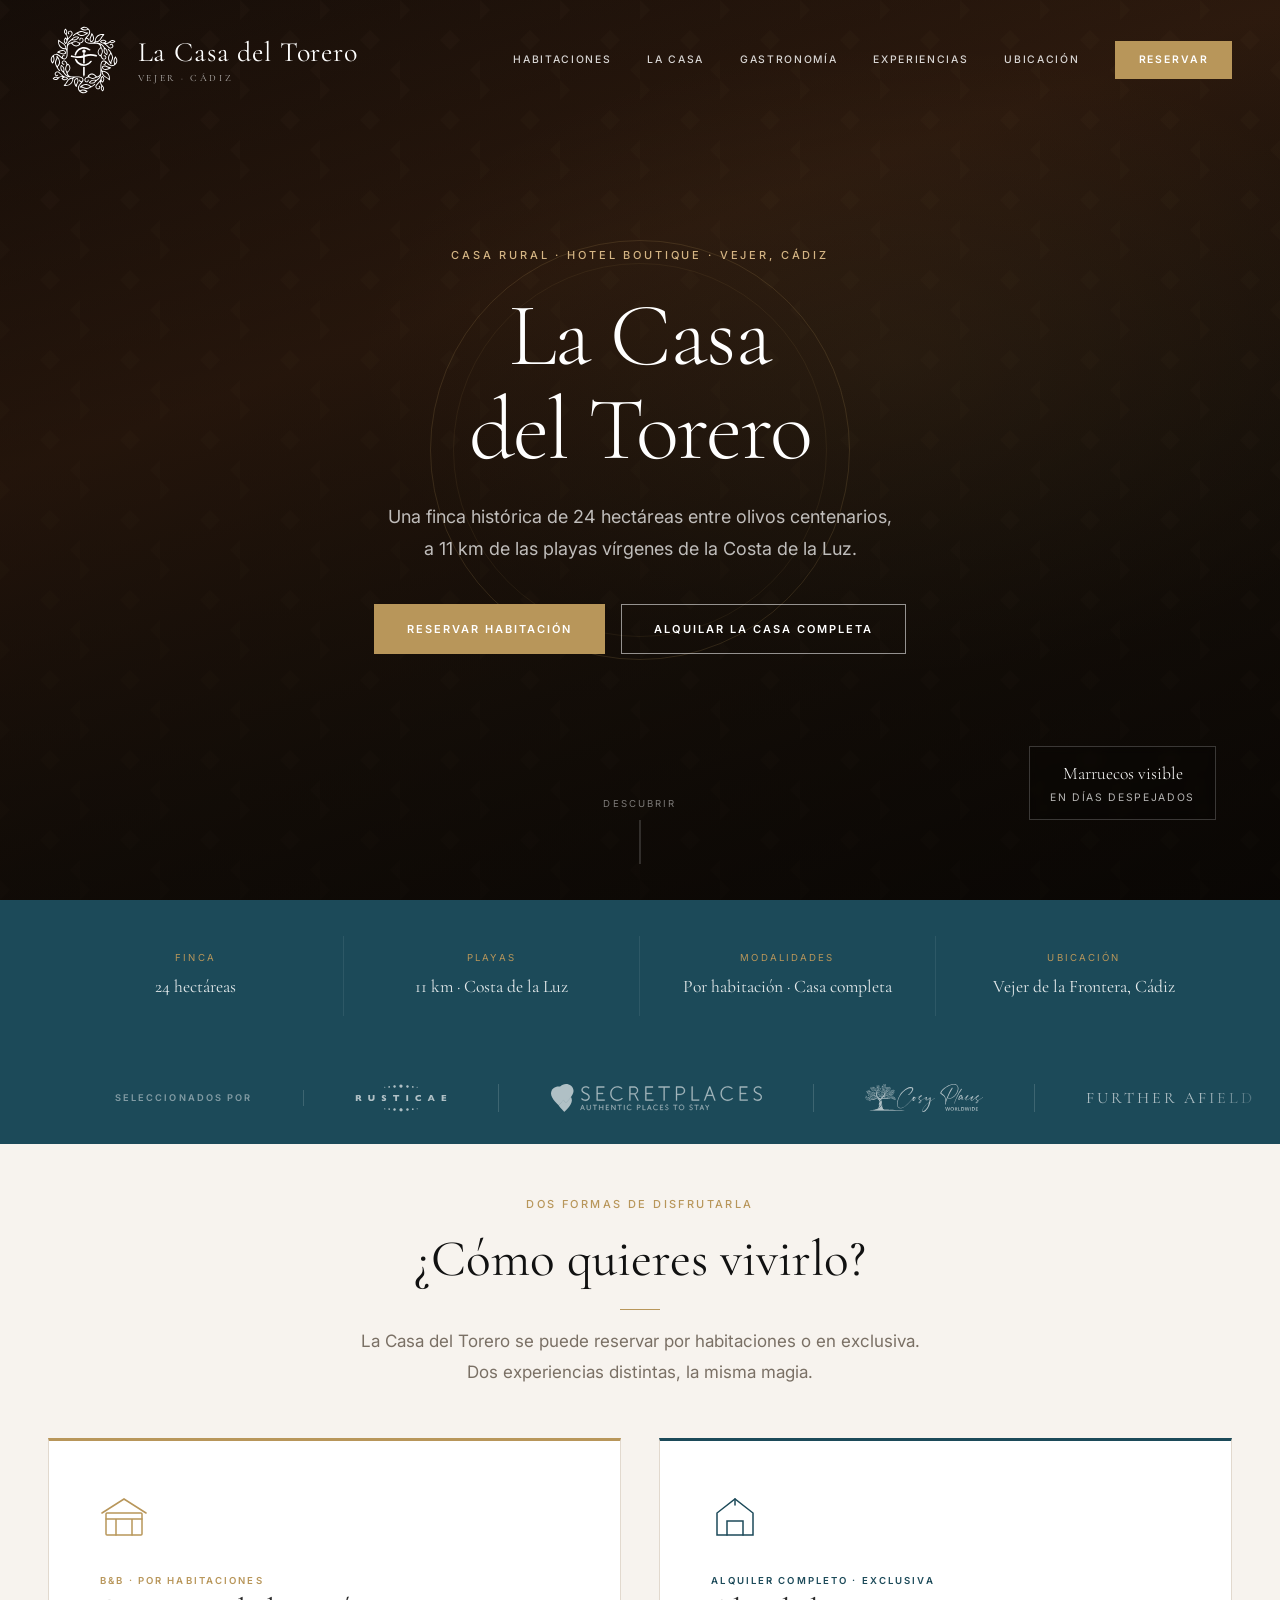
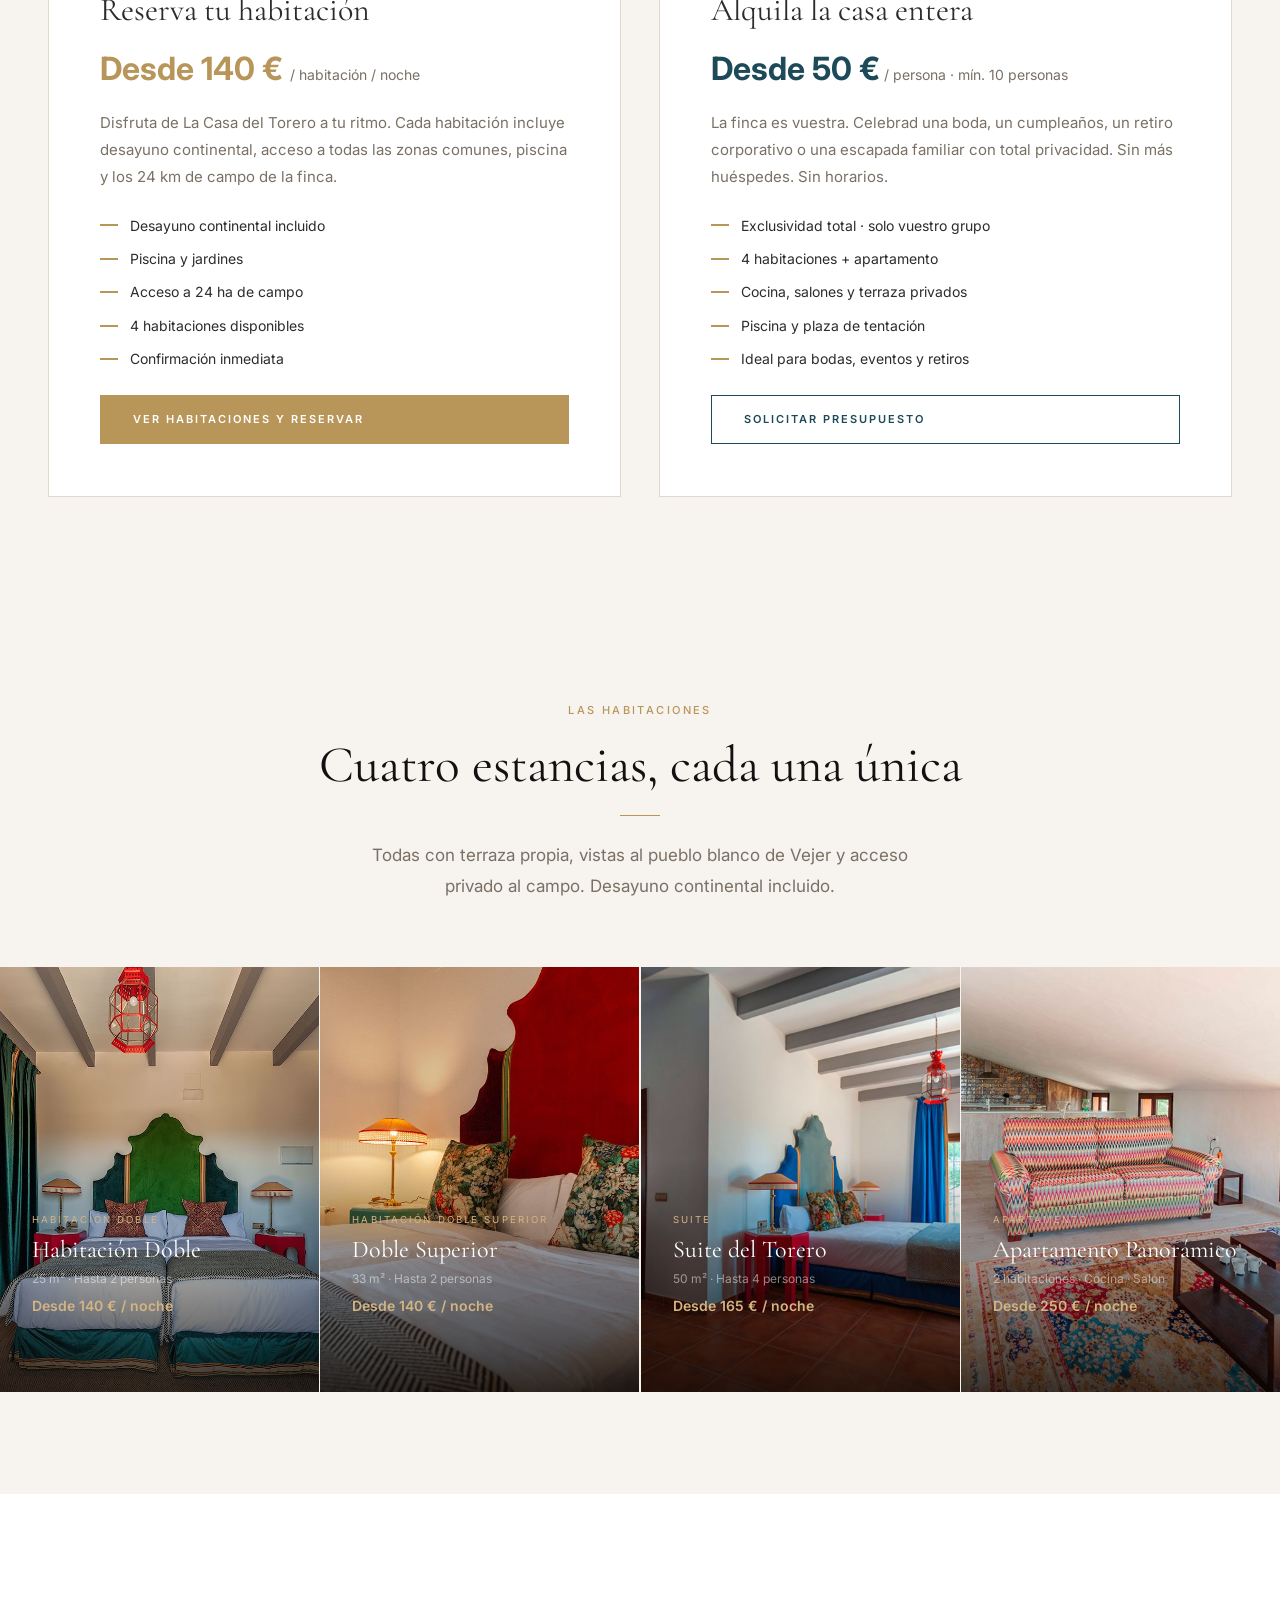
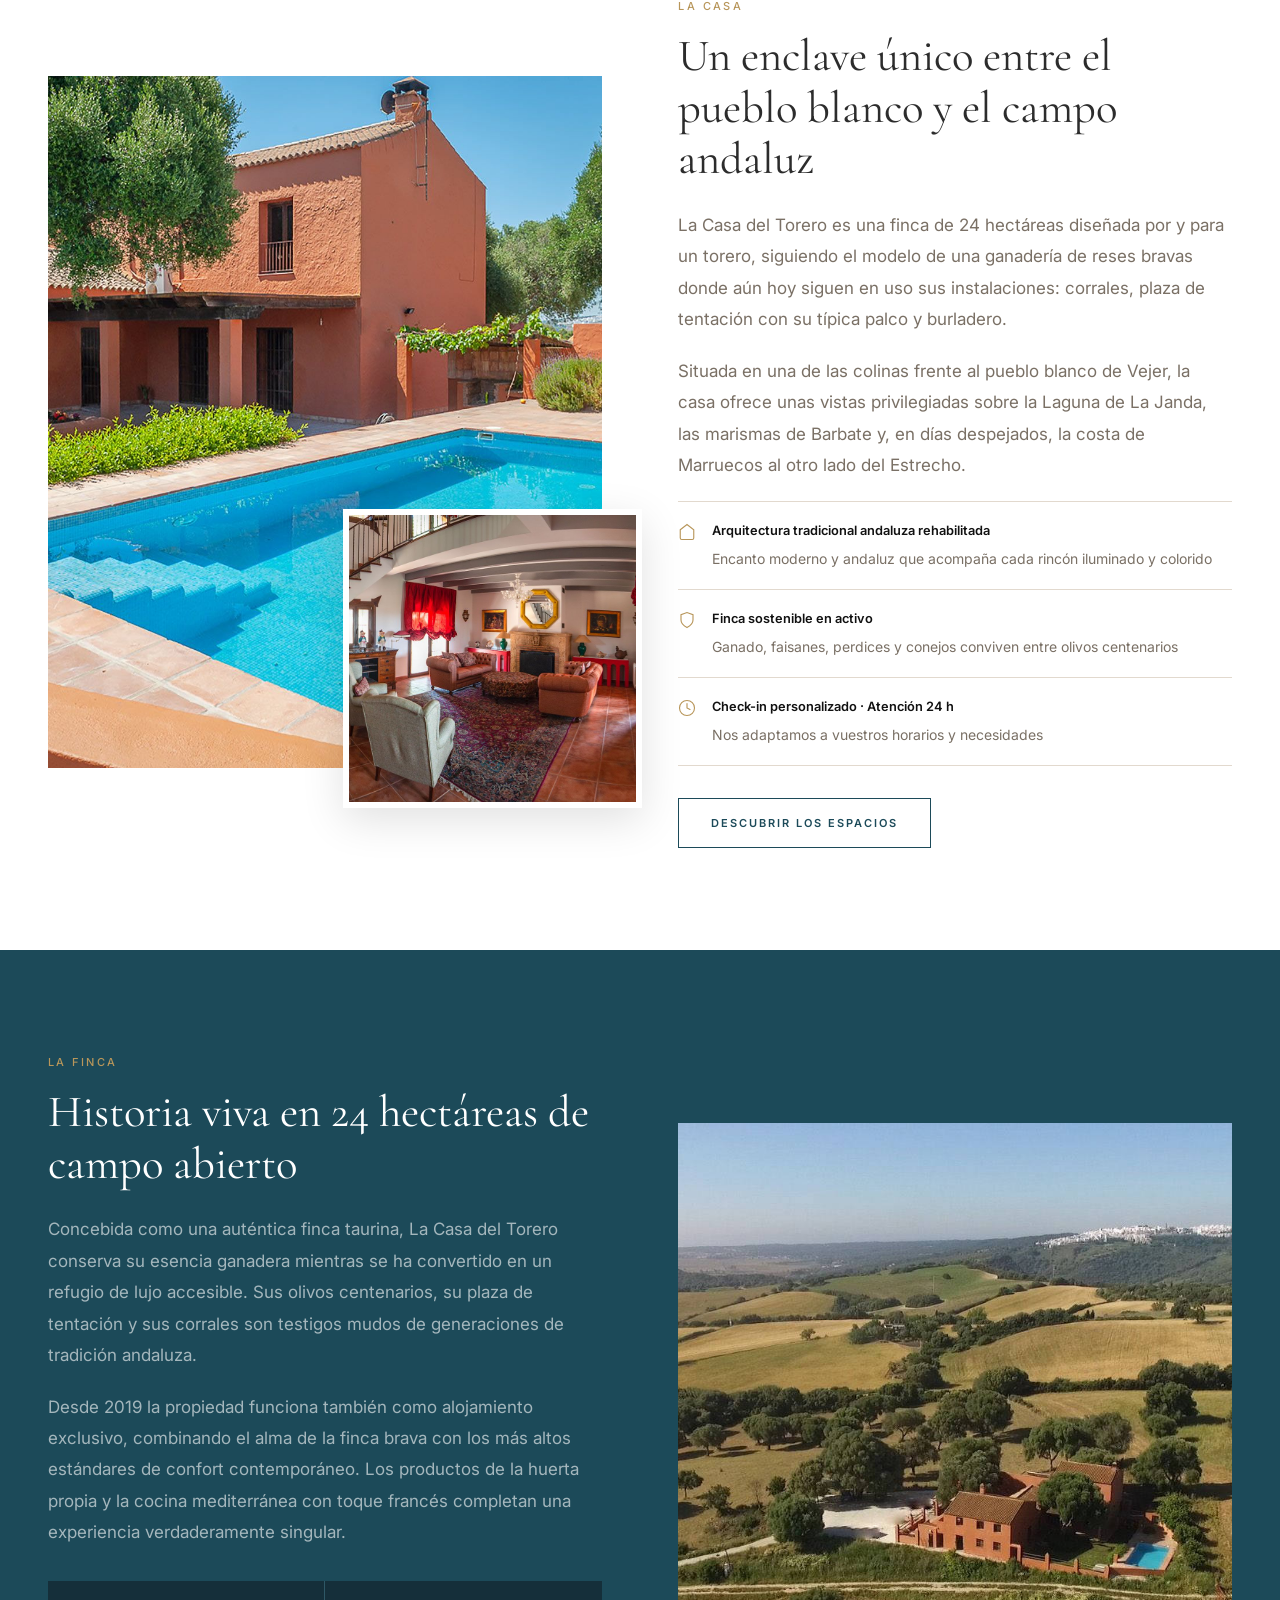
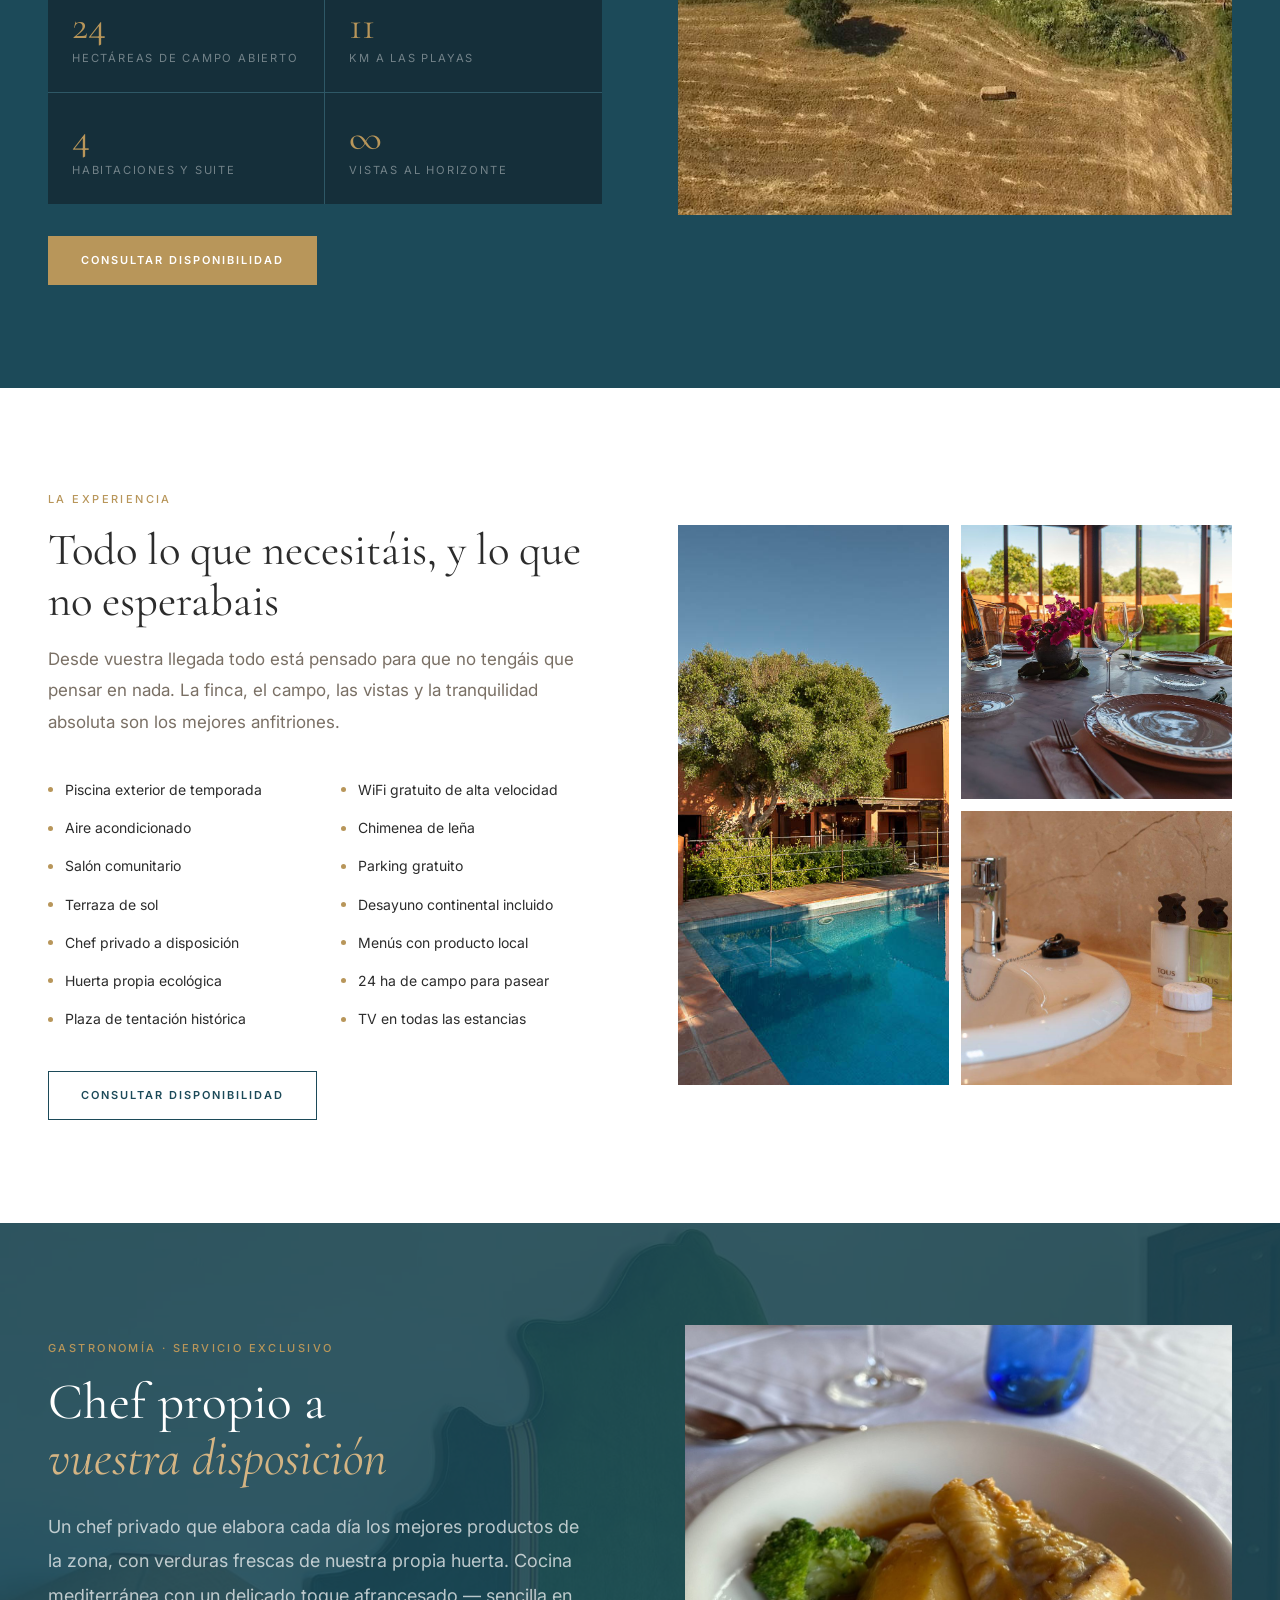
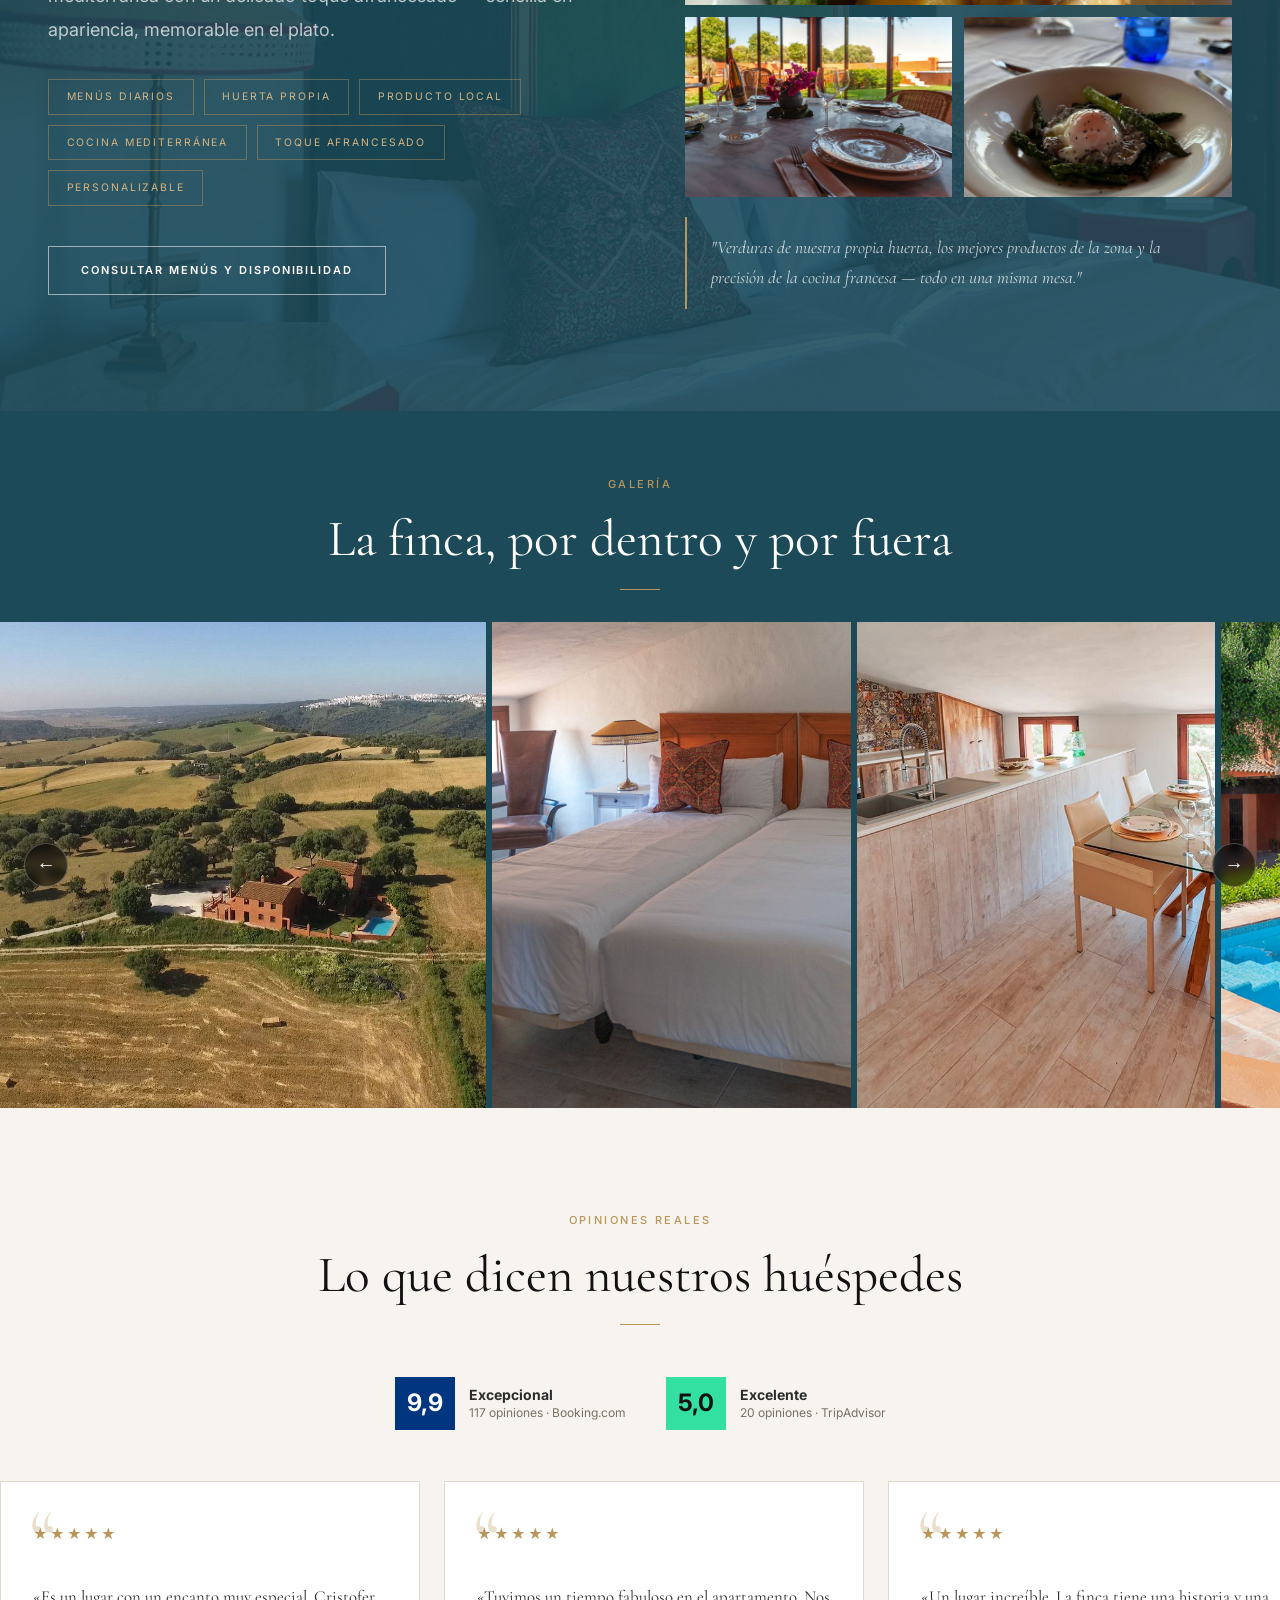
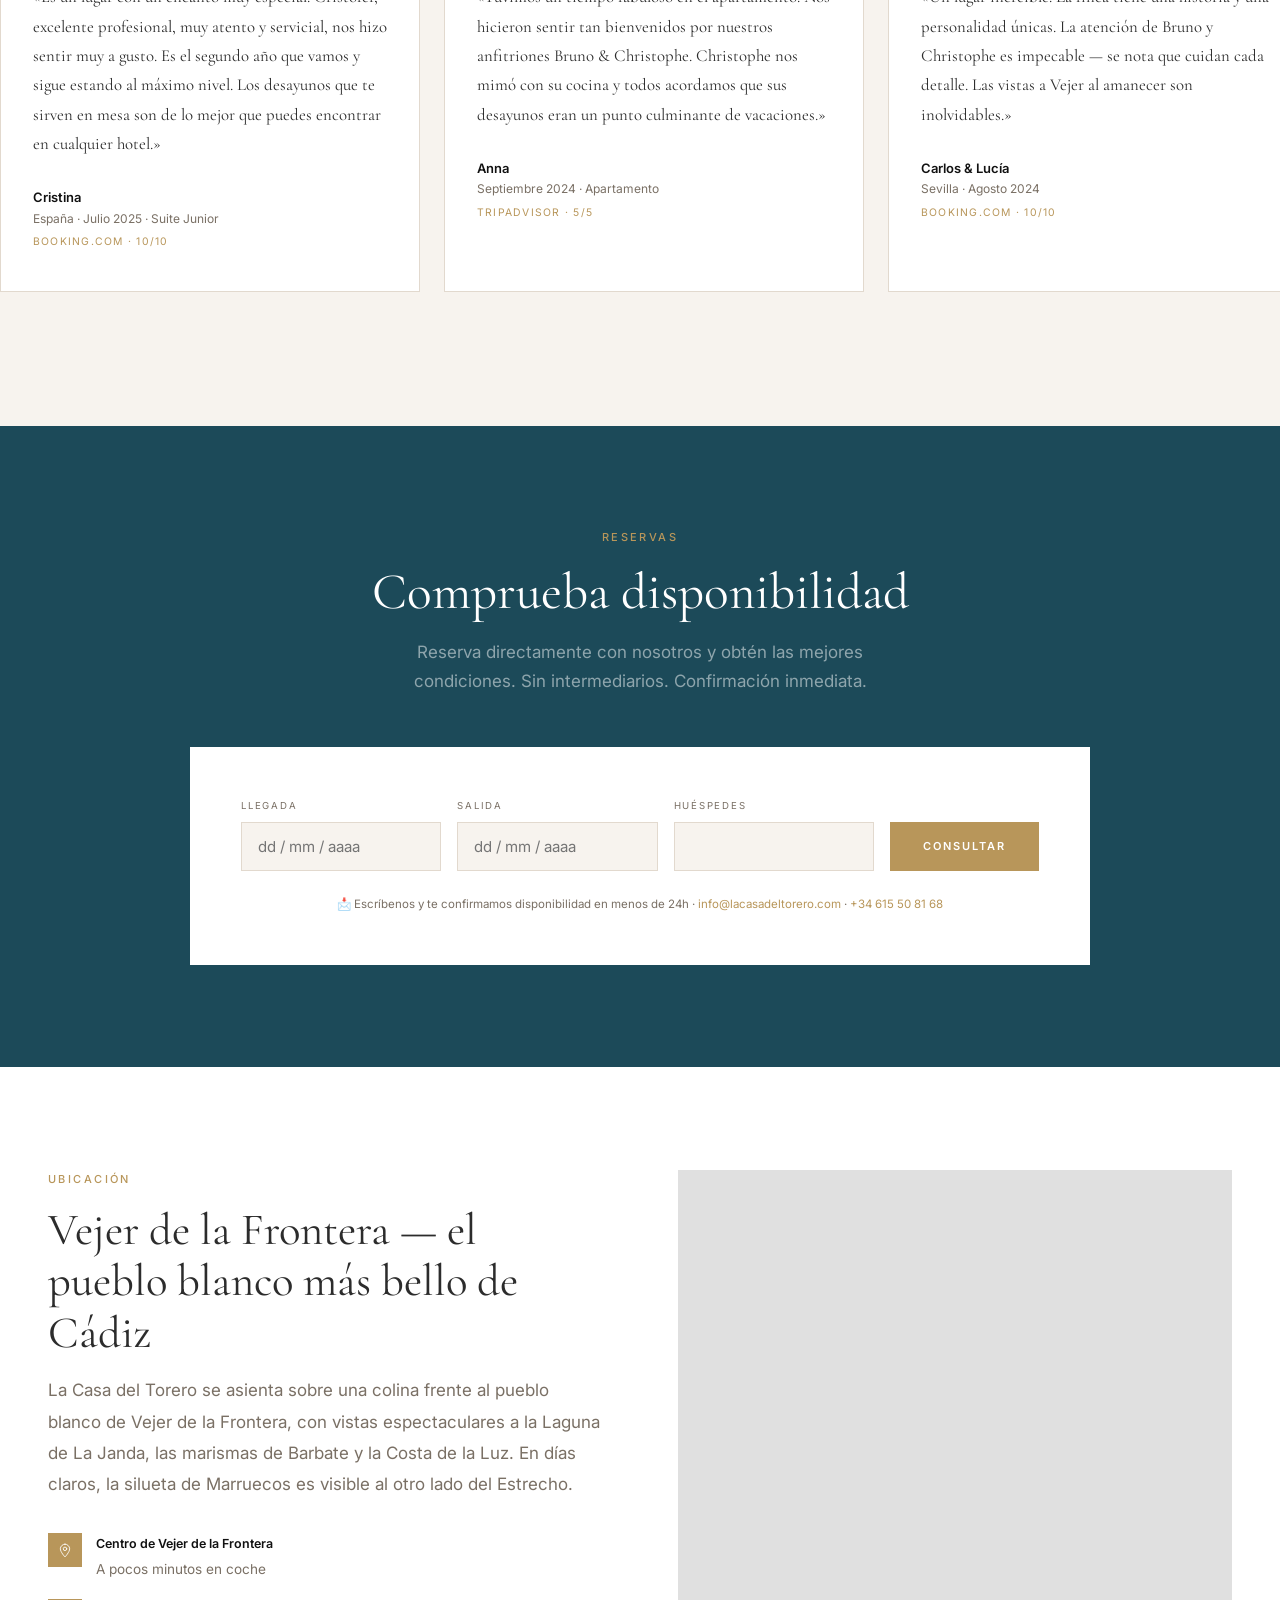
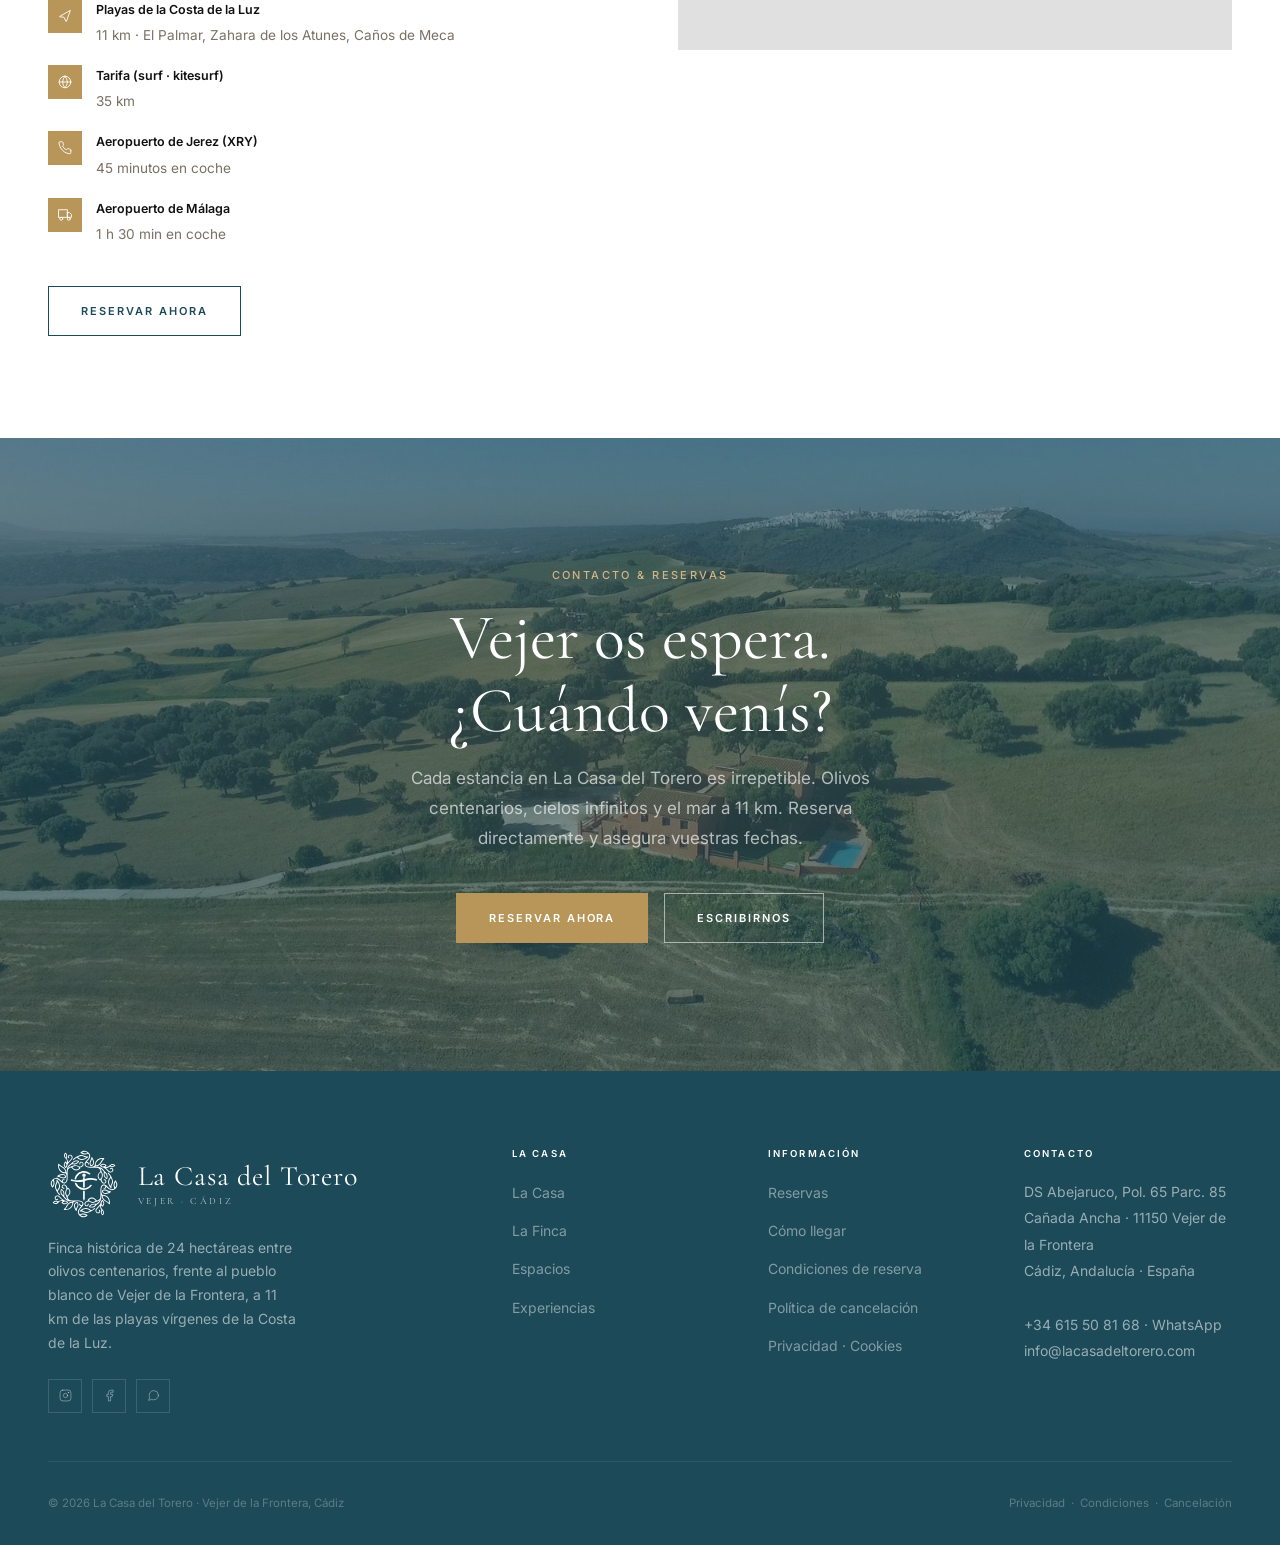
==== index.html @ 49cda136 "Prestige bar: assign logo_es.svg to The Hotel Guru" ====
<!DOCTYPE html>
<html lang="es">
<head>
<meta charset="UTF-8">
<meta name="viewport" content="width=device-width, initial-scale=1">

<!-- ═══════════════════════════════════════
     SEO — Español (hreflang para EN/FR/DE via plugin de traducción)
     El plugin (p.ej. TranslatePress / Polylang) añadirá automáticamente:
     <link rel="alternate" hreflang="en" href=".../?lang=en">
     <link rel="alternate" hreflang="fr" href=".../?lang=fr">
     <link rel="alternate" hreflang="de" href=".../?lang=de">
════════════════════════════════════════ -->
<title>La Casa del Torero | Casa Rural de Lujo en Vejer de la Frontera, Cádiz</title>
<meta name="description" content="Casa rural de alquiler completo en Vejer de la Frontera. 24 hectáreas de finca, piscina, vistas a la Laguna de La Janda y a 11 km de las playas de la Costa de la Luz. Diseñada por un torero, rehabilitada con elegancia.">
<meta name="keywords" content="casa rural Vejer de la Frontera, alquiler completo Cádiz, casa rural Costa de la Luz, hotel boutique Vejer, finca Andalucía alquiler, La Casa del Torero">
<meta name="robots" content="index, follow">
<link rel="canonical" href="https://www.lacasadeltorero.com/">
<link rel="icon" type="image/svg+xml" href="assets/favicon.svg">
<link rel="alternate icon" href="assets/favicon.svg">

<!-- Open Graph -->
<meta property="og:type" content="website">
<meta property="og:title" content="La Casa del Torero | Casa Rural de Lujo · Vejer de la Frontera">
<meta property="og:description" content="Finca histórica de 24 ha en Vejer de la Frontera. Alquiler completo en exclusiva, piscina y vistas únicas a la Costa de la Luz y Marruecos.">
<meta property="og:url" content="https://www.lacasadeltorero.com/">
<meta property="og:locale" content="es_ES">
<meta property="og:locale:alternate" content="en_GB">
<meta property="og:locale:alternate" content="fr_FR">
<meta property="og:locale:alternate" content="de_DE">

<!-- Schema.org structured data — clave para SEO local y de alojamiento -->
<script type="application/ld+json">
{
  "@context": "https://schema.org",
  "@type": "LodgingBusiness",
  "name": "La Casa del Torero",
  "description": "Casa rural de alquiler completo en Vejer de la Frontera, Cádiz. Finca histórica de 24 hectáreas diseñada por un torero, con piscina y vistas a la Costa de la Luz.",
  "url": "https://www.lacasadeltorero.com",
  "telephone": "+34615508168",
  "email": "info@lacasadeltorero.com",
  "address": {
    "@type": "PostalAddress",
    "streetAddress": "DS Abejaruco, Pol. 65 Parc. 85, Cañada Ancha",
    "postalCode": "11150",
    "addressLocality": "Vejer de la Frontera",
    "addressRegion": "Cádiz",
    "addressCountry": "ES"
  },
  "geo": {
    "@type": "GeoCoordinates",
    "latitude": "36.27762390730022",
    "longitude": "-5.953142849633493"
  },
  "amenityFeature": [
    {"@type": "LocationFeatureSpecification", "name": "Piscina exterior", "value": true},
    {"@type": "LocationFeatureSpecification", "name": "WiFi gratuito", "value": true},
    {"@type": "LocationFeatureSpecification", "name": "Parking gratuito", "value": true},
    {"@type": "LocationFeatureSpecification", "name": "Aire acondicionado", "value": true},
    {"@type": "LocationFeatureSpecification", "name": "Chimenea", "value": true}
  ],
  "numberOfRooms": 4,
  "starRating": {"@type": "Rating", "ratingValue": "5"}
}
</script>

<link rel="preconnect" href="https://fonts.googleapis.com">
<link rel="preconnect" href="https://fonts.gstatic.com" crossorigin>
<link href="https://fonts.googleapis.com/css2?family=Cormorant+Garamond:ital,wght@0,300;0,400;0,500;1,300;1,400&family=Inter:wght@400;500;600&display=swap" rel="stylesheet">

<style>
/* ═══════════ VARIABLES ═══════════ */
:root {
  --cream:     #F7F3EE;
  --white:     #FFFFFF;
  --black:     #111111;
  --gold:      #B8965A;
  --gold-lt:   #D4B483;
  --blue:      #1C4A59;
  --blue-lt:   #2a6478;
  --red:       #C0655C;
  --text:      #2C2C2C;
  --muted:     #7A7065;
  --border:    #E2D9CE;
  --serif:     'Cormorant Garamond', Georgia, serif;
  --sans:      'Inter', system-ui, sans-serif;
  --max-w:     1280px;
  --py:        clamp(4rem, 8vw, 8rem);
  --ease:      0.4s cubic-bezier(0.25, 0.46, 0.45, 0.94);
}
*, *::before, *::after { box-sizing: border-box; margin: 0; padding: 0; }
html { scroll-behavior: smooth; }
body { font-family: var(--sans); color: var(--text); background: var(--white); line-height: 1.7; -webkit-font-smoothing: antialiased; }
img, video { max-width: 100%; display: block; }
a { color: inherit; text-decoration: none; }
ul { list-style: none; }
.container { width: 100%; max-width: var(--max-w); margin-inline: auto; padding-inline: clamp(1.25rem,5vw,3rem); }
h1,h2,h3,h4 { font-family: var(--serif); font-weight: 400; line-height: 1.15; }
.eyebrow { font-family: var(--sans); font-size: .6875rem; font-weight: 500; letter-spacing: .22em; text-transform: uppercase; color: var(--gold); display: block; margin-bottom: 1rem; }
.section-title { font-size: clamp(2.25rem,4vw,3.75rem); color: var(--black); }
.section-body { font-size: 1.0625rem; color: var(--muted); max-width: 52ch; line-height: 1.85; }
.gold-rule { width: 40px; height: 1px; background: var(--gold); margin: 1.25rem auto 0; }

/* ═══════════ BUTTONS ═══════════ */
.btn {
  display: inline-flex; align-items: center; gap: .625rem;
  font-family: var(--sans); font-size: .6875rem; font-weight: 600;
  letter-spacing: .18em; text-transform: uppercase;
  padding: .9rem 2rem; border: 1.5px solid currentColor;
  transition: background var(--ease), color var(--ease), border-color var(--ease);
  cursor: pointer;
}
.btn--gold   { background: var(--gold); border-color: var(--gold); color: var(--white); }
.btn--gold:hover { background: #9e7d48; border-color: #9e7d48; color: var(--white); }
.btn--ghost  { background: transparent; border-color: rgba(255,255,255,.55); color: var(--white); }
.btn--ghost:hover { background: var(--white); border-color: var(--white); color: var(--black); }
.btn--dark   { background: transparent; border-color: var(--blue); color: var(--blue); }
.btn--dark:hover { background: var(--blue); border-color: var(--blue); color: var(--white); }

/* NAV CTA — fijo, nunca blanco sobre blanco */
.nav-cta {
  font-family: var(--sans); font-size: .65rem; font-weight: 600;
  letter-spacing: .18em; text-transform: uppercase;
  padding: .55rem 1.4rem;
  border: 1.5px solid var(--gold);
  background: var(--gold); color: var(--white);
  transition: background var(--ease), color var(--ease);
}
.nav-cta:hover { background: #9e7d48; border-color: #9e7d48; color: var(--white); }
#site-header.scrolled .nav-cta { background: var(--gold); border-color: var(--gold); color: var(--white); }
#site-header.scrolled .nav-cta:hover { background: #9e7d48; }

/* ═══════════ HEADER ═══════════ */
#site-header {
  position: fixed; top: 0; left: 0; right: 0; z-index: 100;
  padding: 1.5rem 0;
  transition: background var(--ease), padding var(--ease), box-shadow var(--ease);
}
#site-header.scrolled {
  background: rgba(255,255,255,.97); backdrop-filter: blur(10px);
  padding: .875rem 0; box-shadow: 0 1px 0 var(--border);
}
#site-header .container { display: flex; align-items: center; justify-content: space-between; }

.site-logo {
  display: flex; align-items: center; gap: 1.1rem;
  color: var(--white); transition: color var(--ease); text-decoration: none;
  z-index: 101; position: relative;
}
.site-logo__svg { height: 72px; width: auto; flex-shrink: 0; }
.site-logo__name {
  font-family: var(--serif); font-size: 1.75rem; font-weight: 400;
  letter-spacing: .03em; line-height: 1.15; color: inherit;
  white-space: nowrap;
}
.site-logo__name em {
  display: block; font-style: normal; font-size: .6rem;
  letter-spacing: .28em; text-transform: uppercase; opacity: .7; margin-top: .25rem;
}
#site-header.scrolled .site-logo { color: var(--blue); }
#site-footer .site-logo { color: var(--white); }
#site-footer .site-logo:hover { color: var(--gold-lt); }

.primary-nav { display: flex; align-items: center; gap: 2.25rem; }
.primary-nav > a:not(.nav-cta) {
  font-size: .65rem; font-weight: 500; letter-spacing: .16em; text-transform: uppercase;
  color: rgba(255,255,255,.82); transition: color var(--ease); position: relative;
}
.primary-nav > a:not(.nav-cta)::after {
  content: ''; position: absolute; bottom: -3px; left: 0; width: 0; height: 1px;
  background: var(--gold); transition: width var(--ease);
}
.primary-nav > a:not(.nav-cta):hover { color: var(--white); }
.primary-nav > a:not(.nav-cta):hover::after { width: 100%; }
#site-header.scrolled .primary-nav > a:not(.nav-cta) { color: var(--muted); }
#site-header.scrolled .primary-nav > a:not(.nav-cta):hover { color: var(--blue); }

.nav-toggle { display: none; flex-direction: column; gap: 5px; background: none; border: none; cursor: pointer; padding: 4px; z-index: 101; }
.nav-toggle span { display: block; width: 26px; height: 1.5px; background: var(--white); transition: var(--ease); }
#site-header.scrolled .nav-toggle span { background: var(--black); }

/* ═══════════ HERO (vídeo) ═══════════ */
.hero {
  position: relative; height: 100svh; min-height: 620px;
  display: flex; align-items: center; justify-content: center;
  text-align: center; overflow: hidden;
}

/* Contenedor vídeo */
.hero__video-wrap {
  position: absolute; inset: 0; z-index: 0;
}
.hero__video-wrap video {
  width: 100%; height: 100%; object-fit: cover;
  /* Fallback si no hay vídeo: gradiente que simula la finca */
}
/* Fallback cuando no hay fichero de vídeo (preview) */
.hero__video-wrap::before {
  content: '';
  position: absolute; inset: 0;
  background: linear-gradient(160deg, #1a100a 0%, #3b2212 35%, #22180e 65%, #0d0a06 100%);
  z-index: -1;
}
/* Patrón decorativo sobre el fondo fallback */
.hero__video-wrap::after {
  content: '';
  position: absolute; inset: 0;
  background-image:
    radial-gradient(ellipse 60% 50% at 70% 40%, rgba(185,150,90,.12) 0%, transparent 70%),
    url("data:image/svg+xml,%3Csvg width='80' height='80' viewBox='0 0 80 80' xmlns='http://www.w3.org/2000/svg'%3E%3Cg fill='%23c9a96e' fill-opacity='0.035'%3E%3Cpath d='M40 40 L50 30 L60 40 L50 50Z'/%3E%3Cpath d='M0 0 L10 10 L0 20Z'/%3E%3Cpath d='M80 80 L70 70 L80 60Z'/%3E%3C/g%3E%3C/svg%3E");
  pointer-events: none;
}

.hero__overlay {
  position: absolute; inset: 0; z-index: 1;
  background: linear-gradient(
    to bottom,
    rgba(8,5,3,.28) 0%,
    rgba(8,5,3,.48) 55%,
    rgba(8,5,3,.68) 100%
  );
}

/* Círculo decorativo dorado */
.hero__deco {
  position: absolute; z-index: 2;
  width: 420px; height: 420px;
  border: 1px solid rgba(185,150,90,.18); border-radius: 50%;
  top: 50%; left: 50%; transform: translate(-50%,-50%);
  pointer-events: none;
}
.hero__deco::before {
  content: ''; position: absolute; inset: 22px;
  border: 1px solid rgba(185,150,90,.09); border-radius: 50%;
}

.hero__content {
  position: relative; z-index: 3;
  color: var(--white); padding-inline: 1.5rem; max-width: 820px;
}
.hero__eyebrow {
  font-family: var(--sans); font-size: .6875rem; font-weight: 500;
  letter-spacing: .26em; text-transform: uppercase; color: var(--gold-lt);
  display: block; margin-bottom: 1.5rem;
  opacity: 0; transform: translateY(16px); animation: fadeUp .9s .3s forwards;
}
.hero__title {
  font-family: var(--serif); font-size: clamp(3rem,7vw,6.5rem);
  font-weight: 300; line-height: 1.05; letter-spacing: -.02em; margin-bottom: 1.5rem;
  opacity: 0; transform: translateY(20px); animation: fadeUp .9s .55s forwards;
}
.hero__subtitle {
  font-size: clamp(.9375rem,1.5vw,1.125rem); color: rgba(255,255,255,.72);
  max-width: 46ch; margin-inline: auto; margin-bottom: 2.5rem; line-height: 1.75;
  opacity: 0; transform: translateY(16px); animation: fadeUp .9s .8s forwards;
}
.hero__actions {
  display: flex; gap: 1rem; justify-content: center; flex-wrap: wrap;
  opacity: 0; transform: translateY(16px); animation: fadeUp .9s 1.05s forwards;
}

/* Indicador "Morocco visible" */
.hero__badge {
  position: absolute; bottom: 5rem; right: clamp(1.5rem,5vw,4rem); z-index: 3;
  border: 1px solid rgba(255,255,255,.2); padding: .75rem 1.25rem;
  color: rgba(255,255,255,.7); font-size: .65rem; letter-spacing: .16em;
  text-transform: uppercase; text-align: center; backdrop-filter: blur(4px);
  background: rgba(0,0,0,.2);
  opacity: 0; animation: fadeUp .9s 1.4s forwards;
}
.hero__badge strong { display: block; font-family: var(--serif); font-size: 1.1rem; color: var(--white); letter-spacing: 0; text-transform: none; font-weight: 300; }

.hero__scroll {
  position: absolute; bottom: 2.25rem; left: 50%; transform: translateX(-50%);
  z-index: 3; display: flex; flex-direction: column; align-items: center; gap: .5rem;
  color: rgba(255,255,255,.45); font-size: .6rem; letter-spacing: .22em; text-transform: uppercase;
}
.hero__scroll::after {
  content: ''; width: 1px; height: 44px; background: rgba(255,255,255,.3);
  animation: scrollLine 1.8s ease-in-out infinite;
}


/* ═══════════ INTRO STRIP ═══════════ */
.intro-strip { background: var(--blue); color: var(--white); padding: 2.25rem 0; }
.intro-strip__inner { display: grid; grid-template-columns: repeat(4,1fr); text-align: center; }
.intro-strip__item { padding: .875rem 1.5rem; border-right: 1px solid rgba(255,255,255,.08); }
.intro-strip__item:last-child { border-right: none; }
.intro-strip__label { font-size: .6rem; letter-spacing: .22em; text-transform: uppercase; color: var(--gold); margin-bottom: .375rem; }
.intro-strip__value { font-family: var(--serif); font-size: 1.1rem; color: rgba(255,255,255,.88); }

/* ═══════════ ABOUT ═══════════ */
.about { padding: var(--py) 0; background: var(--white); }
.about__inner { display: grid; grid-template-columns: 1fr 1fr; gap: clamp(3rem,6vw,7rem); align-items: center; }
.about__image-wrap { position: relative; }
.about__image-main {
  width: 100%; aspect-ratio: 4/5; object-fit: cover;
  background: linear-gradient(145deg, #e8ddd0, #d4c4b0);
  display: flex; align-items: center; justify-content: center;
}
.img-ph { display: flex; flex-direction: column; align-items: center; justify-content: center; width: 100%; height: 100%; color: var(--muted); font-size: .7rem; letter-spacing: .12em; text-transform: uppercase; gap: .75rem; font-family: var(--sans); }
.img-ph svg { opacity: .25; }
.about__image-accent {
  position: absolute; bottom: -2.5rem; right: -2.5rem; width: 54%;
  aspect-ratio: 1; background: linear-gradient(145deg, #c4b09a, #b09880);
  border: 6px solid var(--white); box-shadow: 0 12px 40px rgba(0,0,0,.12);
  display: flex; align-items: center; justify-content: center;
}
.about__title { font-size: clamp(2rem,3.5vw,3.25rem); margin-bottom: 1.5rem; }
.about__text { font-size: 1.0625rem; color: var(--muted); line-height: 1.85; margin-bottom: 1.25rem; }
.about__detail { display: flex; align-items: flex-start; gap: 1rem; padding: 1.1rem 0; border-top: 1px solid var(--border); }
.about__detail:last-of-type { border-bottom: 1px solid var(--border); margin-bottom: 2rem; }
.about__detail-icon { width: 18px; height: 18px; flex-shrink: 0; margin-top: 3px; color: var(--gold); }
.about__detail-text strong { display: block; font-size: .8rem; font-weight: 600; margin-bottom: .18rem; color: var(--black); font-family: var(--sans); }
.about__detail-text span { font-size: .875rem; color: var(--muted); }

/* ═══════════ FINCA / HISTORIA ═══════════ */
.finca { padding: var(--py) 0; background: var(--blue); color: var(--white); }
.finca__inner { display: grid; grid-template-columns: 1fr 1fr; gap: clamp(3rem,6vw,7rem); align-items: center; }
.finca__content .eyebrow { color: var(--gold); }
.finca__title { font-size: clamp(2rem,3.5vw,3.25rem); color: var(--white); margin-bottom: 1.5rem; }
.finca__text { font-size: 1.0625rem; color: rgba(255,255,255,.6); line-height: 1.85; margin-bottom: 1.25rem; }
.finca__stat-grid { display: grid; grid-template-columns: 1fr 1fr; gap: 1px; background: rgba(255,255,255,.08); margin: 2rem 0; }
.finca__stat { background: var(--blue-dark, #152f3a); padding: 1.5rem; }
.finca__stat-number { font-family: var(--serif); font-size: 2.5rem; color: var(--gold); line-height: 1; margin-bottom: .25rem; }
.finca__stat-label { font-size: .7rem; letter-spacing: .16em; text-transform: uppercase; color: rgba(255,255,255,.4); }
.finca__image {
  width: 100%; aspect-ratio: 4/5;
  background: linear-gradient(145deg, #2d1e14, #1a1209);
  display: flex; align-items: center; justify-content: center;
}

/* ═══════════ SPACES ═══════════ */
.spaces { padding: var(--py) 0; background: var(--cream); }
.spaces__header { text-align: center; margin-bottom: clamp(3rem,5vw,5rem); }
.spaces__header .section-body { margin-inline: auto; margin-top: 1rem; }
.spaces__grid { display: grid; grid-template-columns: repeat(4,1fr); gap: 1.5px; }
.space-card { position: relative; overflow: hidden; cursor: pointer; }
.space-card__img {
  width: 100%; aspect-ratio: 3/4; object-fit: cover;
  transition: transform .7s ease; display: flex; align-items: center; justify-content: center;
}
.space-card:hover .space-card__img { transform: scale(1.05); }
.s1 { background: linear-gradient(145deg,#4a3020,#2d1e12); }
.s2 { background: linear-gradient(145deg,#2a2018,#1a1510); }
.s3 { background: linear-gradient(145deg,#1a2820,#101812); }
.space-card__overlay {
  position: absolute; inset: 0;
  background: linear-gradient(to top,rgba(8,5,3,.78) 0%,rgba(8,5,3,0) 55%);
  display: flex; flex-direction: column; justify-content: flex-end;
  padding: 2rem; color: var(--white);
}
.space-card__tag { font-size: .6rem; letter-spacing: .22em; text-transform: uppercase; color: var(--gold-lt); margin-bottom: .5rem; }
.space-card__name { font-family: var(--serif); font-size: 1.5rem; line-height: 1.2; margin-bottom: .25rem; }
.space-card__size { font-size: .75rem; color: rgba(255,255,255,.5); margin-bottom: .25rem; }
.space-card__desc { font-size: .8125rem; color: rgba(255,255,255,.65); max-height: 0; overflow: hidden; transition: max-height .4s ease, opacity .4s ease; opacity: 0; }
.space-card:hover .space-card__desc { max-height: 80px; opacity: 1; }

/* ═══════════ SPACES PRICE ═══════════ */
.space-card__price { font-size: .875rem; color: var(--gold-lt); font-weight: 600; margin-bottom: .5rem; }
.space-card__cta { display: inline-block; margin-top: .75rem; font-size: .72rem; letter-spacing: .14em; text-transform: uppercase; color: var(--white); border-bottom: 1px solid rgba(255,255,255,.45); padding-bottom: 2px; transition: color var(--ease), border-color var(--ease); opacity:0; transition: opacity .4s ease .1s; }
.space-card:hover .space-card__cta { opacity: 1; }
.space-card:hover .space-card__cta:hover { color: var(--gold); border-color: var(--gold); }

/* ═══════════ MODALITY ═══════════ */
.modality { padding: clamp(2rem,4vw,4rem) 0 var(--py); background: var(--cream); }
.modality__header { text-align: center; margin-bottom: clamp(2.5rem,4vw,4rem); }
.modality__header p { max-width: 52ch; margin: 1rem auto 0; color: var(--muted); font-size: 1.0625rem; line-height: 1.8; }
.modality__grid { display: grid; grid-template-columns: 1fr 1fr; gap: clamp(1.5rem,3vw,2.5rem); }
.modality-card { background: var(--white); border: 1px solid var(--border); padding: clamp(2rem,4vw,3.5rem); display: flex; flex-direction: column; gap: 1.5rem; transition: box-shadow var(--ease); }
.modality-card:hover { box-shadow: 0 12px 40px rgba(0,0,0,.08); }
.modality-card--house { border-top: 3px solid var(--blue); }
.modality-card--rooms { border-top: 3px solid var(--gold); }
.modality-card__icon { width: 48px; height: 48px; }
.modality-card__title { font-family: var(--serif); font-size: clamp(1.75rem,2.5vw,2.25rem); line-height: 1.15; }
.modality-card__price { font-size: 2rem; font-weight: 700; color: var(--blue); line-height: 1; }
.modality-card__price span { font-size: .875rem; font-weight: 400; color: var(--muted); }
.modality-card--rooms .modality-card__price { color: var(--gold); }
.modality-card__desc { color: var(--muted); font-size: .9375rem; line-height: 1.8; }
.modality-card__features { display: flex; flex-direction: column; gap: .6rem; }
.modality-card__feat { display: flex; align-items: center; gap: .75rem; font-size: .875rem; color: var(--text); }
.modality-card__feat::before { content: ''; width: 18px; height: 2px; background: var(--gold); flex-shrink: 0; }
.modality-card__actions { margin-top: auto; }
.modality-card__actions .btn { width: 100%; text-align: center; }
@media(max-width:768px) { .modality__grid { grid-template-columns: 1fr; } }

/* ═══════════ EXPERIENCE ═══════════ */
.experience { padding: var(--py) 0; background: var(--white); }
.experience__inner { display: grid; grid-template-columns: 1fr 1fr; gap: clamp(3rem,6vw,7rem); align-items: center; }
.experience__title { font-size: clamp(2rem,3.5vw,3.25rem); margin-bottom: 1rem; }
.experience__lead { font-size: 1.0625rem; color: var(--muted); line-height: 1.85; margin-bottom: 2.5rem; }
.amenities-list { display: grid; grid-template-columns: 1fr 1fr; gap: .9rem 2rem; margin-bottom: 2.5rem; }
.amenity { display: flex; align-items: center; gap: .75rem; font-size: .875rem; color: var(--text); }
.amenity::before { content: ''; width: 5px; height: 5px; border-radius: 50%; background: var(--gold); flex-shrink: 0; }
.exp-grid { display: grid; grid-template-columns: 1fr 1fr; grid-template-rows: 1fr 1fr; gap: .75rem; height: 560px; }
.exp-img { width: 100%; height: 100%; display: flex; align-items: center; justify-content: center; }
.exp-img:first-child { grid-row: span 2; }
.ei1 { background: linear-gradient(145deg,#e8ddd0,#d0c4b4); }
.ei2 { background: linear-gradient(145deg,#d4c4b0,#c0b09a); }
.ei3 { background: linear-gradient(145deg,#c8b89a,#b4a088); }

/* ═══════════ BOOKING ═══════════ */
.booking { padding: var(--py) 0; background: var(--blue); color: var(--white); }
.booking__header { text-align: center; margin-bottom: clamp(2.5rem,4vw,4rem); }
.booking__header .section-title { color: var(--white); }
.booking__header p { margin-top: 1rem; font-size: 1.0625rem; color: rgba(255,255,255,.5); max-width: 44ch; margin-inline: auto; line-height: 1.7; }
.booking__engine { background: var(--white); color: var(--text); padding: clamp(2rem,4vw,3.5rem); max-width: 900px; margin-inline: auto; }
.booking-demo { display: grid; grid-template-columns: 1fr 1fr 1fr auto; gap: 1rem; align-items: end; }
.booking-field label { display: block; font-size: .6rem; letter-spacing: .18em; text-transform: uppercase; color: var(--muted); margin-bottom: .5rem; font-family: var(--sans); }
.booking-field input { width: 100%; padding: .875rem 1rem; border: 1px solid var(--border); font-family: var(--sans); font-size: .9375rem; background: var(--cream); color: var(--text); outline: none; transition: border-color var(--ease); }
.booking-field input:focus { border-color: var(--gold); }
.booking-note { text-align: center; font-size: .72rem; color: var(--muted); margin-top: 1.5rem; line-height: 1.6; }

/* ═══════════ TESTIMONIALS ═══════════ */
.testimonials { padding: var(--py) 0; background: var(--cream); overflow: hidden; }
.testimonials__header { text-align: center; margin-bottom: clamp(2rem,4vw,3.5rem); }
.testimonials__scores { display: flex; justify-content: center; gap: 2.5rem; margin-bottom: clamp(2rem,4vw,3.5rem); flex-wrap: wrap; }
.t-score { display: flex; align-items: center; gap: .875rem; }
.t-score__badge { font-size: 1.5rem; font-weight: 700; color: var(--white); background: var(--blue); padding: .4rem .75rem; font-family: var(--sans); }
.t-score__badge--booking { background: #003580; }
.t-score__badge--tripadvisor { background: #34e0a1; color: #111; }
.t-score__label { font-size: .75rem; font-family: var(--sans); line-height: 1.4; }
.t-score__label strong { display: block; font-size: .875rem; color: var(--text); }
.t-score__label span { color: var(--muted); }
.testimonials__slider { display: flex; gap: 1.5rem; overflow-x: auto; scroll-snap-type: x mandatory; scrollbar-width: none; -ms-overflow-style: none; cursor: grab; padding: 0 clamp(1.25rem,5vw,3rem) 2rem; }
.testimonials__slider::-webkit-scrollbar { display: none; }
.testimonials__slider.dragging { cursor: grabbing; scroll-snap-type: none; }
.t-card { flex: 0 0 clamp(280px,38vw,420px); scroll-snap-align: start; padding: 2.5rem 2rem; background: var(--white); border: 1px solid var(--border); position: relative; }
.t-card::before { content: '\201C'; font-family: var(--serif); font-size: 5rem; color: var(--gold); line-height: 1; position: absolute; top: 1rem; left: 1.75rem; opacity: .3; }
.t-card__stars { color: var(--gold); font-size: .875rem; letter-spacing: 2px; margin-bottom: .75rem; }
.t-card__text { font-family: var(--serif); font-size: 1.05rem; line-height: 1.75; color: var(--text); margin-bottom: 1.75rem; padding-top: 1.5rem; }
.t-card__name { font-size: .8125rem; font-weight: 600; color: var(--black); font-family: var(--sans); }
.t-card__origin { font-size: .75rem; color: var(--muted); }
.t-card__platform { font-size: .65rem; letter-spacing: .12em; text-transform: uppercase; color: var(--gold); margin-top: .25rem; }

/* ═══════════ CHEF / GASTRONOMÍA ═══════════ */
.gastro { padding: var(--py) 0; background: var(--blue); color: var(--white); position: relative; overflow: hidden; }
.gastro::before {
  content: ''; position: absolute; inset: 0;
  background: url('assets/img/galeria/g09.jpg') center/cover no-repeat;
  opacity: .12;
}
.gastro .container { position: relative; z-index: 2; }
.gastro__inner { display: grid; grid-template-columns: 1fr 1fr; gap: clamp(3rem,7vw,8rem); align-items: center; }
.gastro__content .eyebrow { color: var(--gold); }
.gastro__title { font-size: clamp(2.25rem,4vw,3.75rem); color: var(--white); margin-bottom: 1.5rem; line-height: 1.1; }
.gastro__title em { font-style: italic; color: var(--gold-lt); }
.gastro__lead { font-size: 1.125rem; color: rgba(255,255,255,.7); line-height: 1.9; margin-bottom: 2rem; }
.gastro__tags { display: flex; flex-wrap: wrap; gap: .625rem; margin-bottom: 2.5rem; }
.gastro__tag { font-size: .65rem; letter-spacing: .18em; text-transform: uppercase; padding: .5rem 1.1rem; border: 1px solid rgba(184,150,90,.45); color: var(--gold-lt); }
.gastro__visual { display: grid; grid-template-columns: 1fr 1fr; grid-template-rows: auto auto; gap: .75rem; }
.gastro__img { overflow: hidden; }
.gastro__img img { width: 100%; height: 100%; object-fit: cover; display: block; transition: transform .7s ease; }
.gastro__img:hover img { transform: scale(1.05); }
.gastro__img:first-child { grid-column: span 2; height: 280px; }
.gastro__img:not(:first-child) { height: 180px; }
.gastro__quote { grid-column: span 2; border-left: 2px solid var(--gold); padding: 1rem 1.5rem; margin-top: .5rem; }
.gastro__quote p { font-family: var(--serif); font-size: 1.1rem; font-style: italic; color: rgba(255,255,255,.75); line-height: 1.7; }
@media(max-width:768px) { .gastro__inner { grid-template-columns: 1fr; } .gastro__visual { display: none; } }

/* ═══════════ LOCATION ═══════════ */
.location { padding: var(--py) 0; background: var(--white); }
.location__inner { display: grid; grid-template-columns: 1fr 1fr; gap: clamp(3rem,6vw,7rem); align-items: start; }
.location__title { font-size: clamp(2rem,3.5vw,3.25rem); margin-bottom: 1rem; }
.location__text { font-size: 1.0625rem; color: var(--muted); line-height: 1.85; margin-bottom: 2rem; }
.location__points { display: flex; flex-direction: column; gap: 1.1rem; margin-bottom: 2.5rem; }
.loc-point { display: flex; align-items: flex-start; gap: .9rem; font-size: .9375rem; }
.loc-icon { width: 34px; height: 34px; background: var(--gold); display: flex; align-items: center; justify-content: center; flex-shrink: 0; color: var(--white); }
.loc-icon svg { width: 14px; height: 14px; }
.loc-point strong { display: block; font-size: .78rem; font-weight: 600; color: var(--black); margin-bottom: .12rem; font-family: var(--sans); }
.loc-point span { color: var(--muted); font-size: .85rem; }
.location__map { overflow: hidden; height: 480px; background: #e0e0e0; }
.location__map iframe { width: 100%; height: 100%; border: none; filter: grayscale(.15) contrast(1.05); }

/* ═══════════ PRESTIGE BAR ═══════════ */
.prestige-bar { background: var(--blue); overflow: hidden; position: relative; }
.prestige-bar::before,.prestige-bar::after { content:''; position:absolute; top:0; bottom:0; width:80px; z-index:2; pointer-events:none; }
.prestige-bar::before { left:0; background: linear-gradient(to right, var(--blue), transparent); }
.prestige-bar::after { right:0; background: linear-gradient(to left, var(--blue), transparent); }
.prestige-bar__label { font-family: var(--sans); font-size: .58rem; font-weight: 600; letter-spacing: .22em; text-transform: uppercase; color: rgba(255,255,255,.45); white-space: nowrap; flex-shrink: 0; }
.prestige-bar__track { display: flex; align-items: center; gap: 0; overflow-x: auto; scroll-snap-type: x mandatory; scrollbar-width: none; cursor: grab; padding: 2rem clamp(1.5rem,5vw,4rem); }
.prestige-bar__track::-webkit-scrollbar { display: none; }
.prestige-bar__track.dragging { cursor: grabbing; scroll-snap-type: none; }
.prestige-item { flex: 0 0 auto; scroll-snap-align: center; display: flex; align-items: center; justify-content: center; padding: 0 clamp(1.75rem,4vw,3.5rem); border-right: 1px solid rgba(255,255,255,.15); min-width: 160px; }
.prestige-item:last-child { border-right: none; }
.prestige-item img { height: 28px; width: auto; opacity: .65; transition: opacity var(--ease); filter: brightness(0) invert(1); }
.prestige-item:hover img { opacity: 1; }
.prestige-item__text { font-family: var(--serif); font-size: 1rem; font-weight: 400; letter-spacing: .18em; color: rgba(255,255,255,.65); white-space: nowrap; text-transform: uppercase; transition: color var(--ease); text-decoration: none; }
.prestige-item:hover .prestige-item__text { color: #fff; }

/* ═══════════ CTA BANNER ═══════════ */
.cta-banner {
  position: relative; padding: clamp(5rem,10vw,10rem) 0;
  text-align: center; overflow: hidden;
  background: var(--blue);
}
.cta-banner__bg {
  position: absolute; inset: 0;
  background-image: url('assets/img/casa/aerea.jpg');
  background-size: cover; background-position: center 40%;
  opacity: .35;
}
.cta-banner::before {
  content: ''; position: absolute; inset: 0;
  background: radial-gradient(ellipse at center, rgba(185,150,90,.18) 0%, transparent 65%);
}
.cta-banner__content { position: relative; z-index: 2; color: var(--white); }
.cta-banner__title { font-family: var(--serif); font-size: clamp(2.5rem,5vw,4.5rem); color: var(--white); margin-bottom: 1rem; }
.cta-banner__text { font-size: 1.0625rem; color: rgba(255,255,255,.65); max-width: 46ch; margin-inline: auto; margin-bottom: 2.5rem; line-height: 1.75; }
.cta-banner__actions { display: flex; gap: 1rem; justify-content: center; flex-wrap: wrap; }

/* ═══════════ FOOTER ═══════════ */
#site-footer { background: var(--blue); color: rgba(255,255,255,.55); padding: clamp(3.5rem,6vw,6rem) 0 2rem; }
.footer__grid { display: grid; grid-template-columns: 2fr 1fr 1fr 1fr; gap: 3rem; padding-bottom: 3rem; border-bottom: 1px solid rgba(255,255,255,.07); margin-bottom: 2rem; }
.footer__brand .site-logo { color: var(--white); margin-bottom: 1rem; }
.footer__brand p { font-size: .875rem; line-height: 1.7; max-width: 28ch; margin-bottom: 1.5rem; }
.footer__social { display: flex; gap: .625rem; }
.footer__social a { width: 34px; height: 34px; border: 1px solid rgba(255,255,255,.14); display: flex; align-items: center; justify-content: center; color: rgba(255,255,255,.45); transition: var(--ease); }
.footer__social a:hover { border-color: var(--gold); color: var(--gold); }
.footer__social svg { width: 13px; height: 13px; }
.footer__col h4 { font-family: var(--sans); font-size: .6rem; font-weight: 600; letter-spacing: .22em; text-transform: uppercase; color: var(--white); margin-bottom: 1.25rem; }
.footer__col ul { display: flex; flex-direction: column; gap: .7rem; }
.footer__col ul a { font-size: .875rem; color: rgba(255,255,255,.45); transition: color var(--ease); }
.footer__col ul a:hover { color: var(--gold); }
.footer__col address { font-style: normal; font-size: .875rem; line-height: 1.9; }
.footer__bottom { display: flex; justify-content: space-between; align-items: center; font-size: .72rem; color: rgba(255,255,255,.28); gap: 1rem; flex-wrap: wrap; }
.footer__bottom a:hover { color: var(--gold); }


/* ═══════════ GALLERY HOVER ═══════════ */
.glider-track div img { transition: transform .6s ease; }
.glider-track div:hover img { transform: scale(1.04); }
.glider-btn { transition: background var(--ease) !important; }
.glider-btn:hover { background: rgba(184,150,90,.85) !important; }

/* ═══════════ ANIMATIONS ═══════════ */
@keyframes fadeUp { to { opacity:1; transform:translateY(0); } }
@keyframes scrollLine {
  0%   { transform: scaleY(0); transform-origin: top; }
  50%  { transform: scaleY(1); transform-origin: top; }
  51%  { transform: scaleY(1); transform-origin: bottom; }
  100% { transform: scaleY(0); transform-origin: bottom; }
}
.reveal { opacity:0; transform:translateY(28px); transition: opacity .75s ease, transform .75s ease; }
.reveal.visible { opacity:1; transform:translateY(0); }
.d1 { transition-delay: .1s; }
.d2 { transition-delay: .2s; }
.d3 { transition-delay: .3s; }

/* ═══════════ RESPONSIVE ═══════════ */
@media(max-width:1024px){
  .intro-strip__inner { grid-template-columns: repeat(2,1fr); }
  .intro-strip__item:nth-child(2) { border-right: none; }
  .spaces__grid { grid-template-columns: 1fr 1fr; }
  .modality__grid { grid-template-columns: 1fr; }
  .footer__grid { grid-template-columns: 1fr 1fr; gap: 2rem; }
  .footer__brand { grid-column: span 2; }
}
@media(max-width:768px){
  #site-header { z-index: 200; }
  .site-logo { gap: .65rem; }
  .site-logo__svg { height: 46px; }
  .site-logo__name { font-size: 1.2rem; white-space: nowrap; }
  .site-logo__name em { font-size: .52rem; letter-spacing: .2em; }
  .primary-nav { display:none; position:fixed; inset:0; background:rgba(10,8,6,.97); flex-direction:column; justify-content:center; align-items:center; gap:2rem; z-index:90; }
  .primary-nav.open { display:flex; }
  .primary-nav > a:not(.nav-cta) { font-size:.875rem; color:rgba(255,255,255,.75); }
  .nav-cta { margin-top:1rem; padding:.875rem 2rem; }
  .nav-toggle { display:flex; }
  .about__inner,.finca__inner,.experience__inner,.location__inner { grid-template-columns:1fr; }
  .about__image-accent { right:0; bottom:-1.5rem; width:44%; border-width:4px; }
  .spaces__grid { grid-template-columns:1fr; }
  .testimonials__track { grid-template-columns:1fr; }
  .intro-strip__inner { grid-template-columns:1fr; }
  .intro-strip__item { border-right:none; border-bottom:1px solid rgba(255,255,255,.08); }
  .footer__grid { grid-template-columns:1fr; }
  .footer__brand { grid-column:span 1; }
  .booking-demo { grid-template-columns:1fr; }
  .exp-grid { height:320px; }
  .hero__badge { display:none; }
  .finca__stat-grid { grid-template-columns:1fr 1fr; }
}
</style>
</head>
<body>

<!-- ══════════════════ HEADER ══════════════════ -->
<header id="site-header">
  <div class="container">
    <a href="#" class="site-logo" aria-label="La Casa del Torero">
      <svg xmlns="http://www.w3.org/2000/svg" viewBox="0 0 1080 1080" aria-label="La Casa del Torero" role="img" class="site-logo__svg">
  <style>.st0{fill:currentColor}</style>
  <path class="st0" d="M540.05,714.48c0,.24.05.48.05.68l-.2-.68h.14Z"/>
  <path class="st0" d="M540.1,714.92l-.2.88c0-.3.04-.59.04-.88h.15Z"/>
  <path class="st0" d="M79.22,585.01c16.28-29.24,24.9-59.35,12.42-92.66-6.68-17.81-4.46-21,13.88-27.25,9.07-3.1,18.03-3.43,27.39-.86,16.76,4.56,30.45,14.05,42.9,25.62,8.43,7.82,16.05,16.62,25.02,23.73,16.73,13.25,34.97,24.09,57.33,15.05,22.78-9.2,30.18-29.64,34.65-51.56.44-2.15.46-4.4.67-6.6,3.71-40.16-.69-80.44,1.84-120.64,1.22-19.64,9.71-34.73,25.22-45.94,19.75-14.27,26.8-13.42,43.36,3.61.93.94,1.85,1.91,2.79,2.84,34.5,34.48,76.59,34.55,111.6.26,3.6-3.52,7.95-7.34,5.17-12.42-4.6-8.4,1.54-8.56,6.48-10.08,11.11-3.43,21.62-8.01,30.32-15.98,16.31-14.93,18.1-40.58,3.97-56.19-9.24-10.19-23.81-13.7-36.45-8.25-11.8,5.1-17.71,14.37-17.16,27.26.23,5.28.65,12,7.48,12.22,8.19.26,6-6.76,6.16-11.86.37-11.51,8.09-17.83,19.22-15.97,10.94,1.85,18.13,13.6,16.28,26.64-2.96,20.95-42.18,39.53-59.66,27.46-19.46-13.42-40.55-16.83-63.29-13.93-10.14,1.3-79.23,29.69-87.55,35.85-1.25,1.84-3.21,4.14-5,1.99-2.46-2.93.3-5.5,2.37-7.73,9.32-17.4,25.11-28.18,40.25-39.77,8.36-6.4,16.37-7.93,26.99-5.73,36.83,7.64,66.04-5.71,88.22-35.29,8.09-10.78,6.68-14.76-6.53-18.55-34.09-9.77-64.53-3.06-88.59,23.29-10.59,11.6-21.99,21.53-34.75,30.37-20.04,13.92-36.55,30.7-43.95,54.9-5.75,18.83-8.04,38-7.72,57.6.07,4.87,1.68,10.25-1.64,14.92-5.08-2.21-4.18-6.12-4.36-9.47-1.77-34.59-17.65-60.25-47.73-77.75-20.26-11.77-41.01-23.01-57.48-40.28-3.21-3.36-5.47-9.27-11.33-7.7-6.49,1.73-6.12,8.14-6.33,13.29-2.87,72.88,26.8,115.66,94.69,128.5,3.91.74,7.86,1.79,11.79,1.88,7.29.16,11.74,3.86,13.73,10.38,10.31,33.65,13.22,67.58,2.57,101.72-2.53,8.09-7.27,15.16-14.28,20.36-9.75,7.24-19.98,6.47-29.92.92-7.37-4.1-10.23-11.29-8.42-19.3,2.6-11.54,10.82-13.8,21.48-11.6,3.43.72,5.81-1.85,6.37-5.36.56-3.65-1.64-5.93-4.68-7.15-6.42-2.59-12.98-2.55-19.43.03-11.81,4.78-16.74,14.8-19.33,28.36-11.35-10.19-21.06-19.66-31.55-28.16-16.9-13.72-36.16-24.67-58.26-21.86-34.51,4.4-57.34,25.63-70.66,57.32-12.87,30.66-2.84,56.99,15.9,81.42,6.36,8.29,12.64,6.91,17.53-1.9M372.23,281.99c12.07-7.33,25.37-10.04,43.32-10.12,16.31-.44,32.77,7.86,46.92,21.88,4.85,4.82,4.83,8.22-.31,12.99-27.14,25.28-74.98,18.01-93.5-14.19-3.27-5.68-.44-8.1,3.57-10.56M385.03,214.86c14.04-11.19,30.38-16,48.22-15.01,4.47.25,11-.65,12.66,4.54,1.38,4.39-3.9,7.46-7.09,10.33-13.37,12.05-29.29,17.7-48.25,17.94-4.8-1.2-13.53,1.88-15.82-4.08-2.4-6.28,5.68-10.04,10.28-13.71M251.32,365.18c-47.42-3.01-88.34-48.01-86.21-94.82.31-6.73,1.64-9.73,8.17-4.54,17.73,14.12,38.15,24.11,56.78,36.85,18.92,12.94,27.39,31.74,30.42,53.59,1.11,7.33-2.22,9.36-9.15,8.92M68.9,568.43c-3.47-.02-4.7-3.64-6.11-6.28-4.85-9.07-7.98-18.59-6.88-28.38-.49-13.9,3.57-25.83,10.3-36.95,1.54-2.53,3.04-5.99,6.57-5.82,3.87.2,3.97,4.03,4.97,6.83,7.81,21.79,6.67,43.13-3.32,63.97-1.26,2.65-1.79,6.65-5.54,6.62"/>
  <path class="st0" d="M586.06,1001.85c-28.77-16.39-58.59-24.6-91.55-13.25-20.07,6.93-23.47,4.73-29.97-15.59-2.65-8.31-2.36-16.46-.22-24.81,5.27-20.55,17.83-36.37,32.78-50.55,11.66-11.06,22.31-22.85,29.34-37.4,11.96-24.78,4.28-48.79-19.75-62.24-15.49-8.65-32.36-11.62-49.91-11.66-34.13-.09-68.25-.17-102.38-.46-20.86-.17-37.77-8.7-50.23-25.42-14.29-19.18-13.57-27.17,3.24-43.42,37.15-35.97,38.48-78.65,3.5-114.39-3.66-3.74-7.39-9.01-13.42-5.17-6.3,4.02-7.28.37-8.61-4.38-3.73-13.4-9.26-25.82-19.82-35.44-13.62-12.4-33.97-14.14-49.16-4.15-13.14,8.62-18.15,25.21-12.02,39.76,5.02,11.9,18.19,19.38,30.03,16.86,4.86-1.04,10.27-2.5,9.37-8.95-.84-5.95-5.78-5.58-10.44-4.87-8.17,1.25-14.09-2.11-16.76-9.72-2.76-7.85-.55-15.08,5.93-20.29,6.94-5.6,15.04-7.35,23.75-4.59,20.64,6.53,34.23,43.05,22.49,61.08-17.8,27.36-19.55,57.27-4.99,84.64,11.63,21.88,12.07,47.86,28.88,67.42-11.05-2.01-19.01-8.14-25.75-15.62-7.09-7.87-13.19-16.63-19.98-24.79-6.99-8.36-8.52-16.86-6.25-28.03,7.44-36.68-5.74-65.97-35.69-87.89-10.21-7.49-14.39-6.12-17.91,6.04-10.11,35.02-2.91,65.99,24.43,90.64,10,9,19.01,18.31,26.17,29.62,22.96,36.2,56.25,53.96,98.92,54.67,10.26.17,20.53.03,31.72.03-2.53,6.86-6.7,6.15-9.85,6.32-38.23,2.13-63.97,22.04-81.97,54.86-10.81,19.71-22.27,39.38-40.3,53.93-2.85,2.29-5.2,5.12-3.45,9.13,1.59,3.64,4.75,4.96,8.57,5.19,63.92,3.76,117.56-17.14,132.84-91.34.71-3.47,1.85-7,1.72-10.46-.54-13.4,7.61-19.1,19.01-21.42,26.15-5.32,52.53-8.03,79.15-3.9,11.1,1.72,21.3,5.92,30.04,13.24,9.71,8.12,11.71,18.51,8.33,30-3.01,10.22-10.33,15.58-21.12,13.89-10.04-1.56-14.07-8.28-12.72-18.26.65-4.76.33-9.69-5.73-9.74-5.36-.04-6.79,4.77-7.65,9.33-2.65,14.07,4.34,25.85,20.21,31.27,8.63,2.95,8.51,5.81,2.69,11.43-6.36,6.14-12.85,12.27-18.47,19.06-15.57,18.88-28.57,39.95-24.44,65.12,5.32,32.45,25.58,55.21,56.14,67.16,29.93,11.71,57.34,4.67,81.98-15.18,7.84-6.3,8.73-11.91-.7-17.29M282.22,708.45c-7.69-11.92-9.79-25.34-10.28-36.6-.21-22.14,7.11-38.49,20.82-52.41,5.47-5.54,9.18-6.54,14.81.13,24.36,28.92,17.3,73.29-14.79,92.34-5.7,3.38-8.04.44-10.56-3.46M228.34,705.88c-6.21,1.97-9.98-5.99-13.63-10.7-12.2-15.72-17.04-33.57-14.23-53.36,1.19-8.42,4.72-9.77,10.83-3.57,13.93,14.15,21.51,30.94,21.34,51.65-1.26,5.11,2.39,13.85-4.3,15.98M365.06,831.89c-6.14,48.05-45.9,83.52-94.31,83.71-2.48-.25-5.67,1.23-7.01-2-1.18-2.86,1.29-4.91,2.68-7.05,12.26-18.87,24.4-37.82,36.94-56.52,11.83-17.64,29.39-26.1,49.81-29.48,8.9-1.49,13.19,1.19,11.89,11.33M563.6,1016.99c-19.64,11.93-51.2,9.78-69.12-4.1-6.98-5.41-3.56-7.53,1.98-9.53,10.07-3.64,20.46-5.61,32.2-5.45,11.75-.3,23.41,3.8,34.76,8.99,2.25,1.02,5.64,1.6,5.57,4.88-.06,3.06-3.19,3.86-5.39,5.2"/>
  <path class="st0" d="M494.59,78.59c29.5,17.12,60.12,25.34,93.87,12.91,17.65-6.49,20.48-4.78,26.82,13.02,1.45,4.07,2.21,8.56,2.41,12.9,1.22,25.26-12.68,43.5-29.02,60.28-12.06,12.38-24.83,24.07-32.58,39.9-1.15,1.68-.61,4.13-2.47,5.49h0c-1.39,1.53-.8,4.01-2.57,5.37-5.62,27.11,3.36,45.1,28.61,56.99,15.59,7.35,32.32,9.12,49.25,9.27,33.24.29,66.47.43,99.71.45,23.07.03,39.63,11.15,51.36,30.06,10.88,17.56,9.88,22.87-5.23,37.07-38.18,35.88-40.03,78.41-5.05,115.28,3.38,3.56,6.84,8.35,12.2,5.78,8.77-4.18,9.54,1.83,11.23,7.4,3.75,12.47,9.1,24.01,19.23,32.73,15.89,13.69,39.12,13.62,53.36-.15,9.79-9.48,12.9-24.79,7.09-36.71-5.65-11.56-15.13-17.13-28.01-15.98-5.15.46-11.89,1.06-11.29,8.33.6,7.13,6.84,4.88,11.56,4.91,10.89.05,17.65,7.16,16.9,17.42-.91,12.35-15.34,21.52-28.88,18.34-21.12-4.94-36.6-42.96-24.86-61.14,19.43-30.09,19.67-61.69,2.5-91.76-11.17-19.56-10.05-43.34-25.5-60.83,22.95,7.41,34.39,26.15,47.43,43.3,5.21,6.85,6.1,13.62,4.43,22.26-7.25,37.37,3.9,68.11,35.37,90.63,10.27,7.36,14.31,5.99,18.16-5.77,10.82-32.96,1.13-69.41-25.43-91.69-10.02-8.39-18.25-17.82-25.35-28.63-17.12-26.11-39.32-45.39-71.1-51.5-14.86-2.87-29.82-4.04-44.94-3.98-4.27.01-9.37,1.74-13.08-2.77,1.19-1.07,1.75-1.77,2.49-2.19.74-.42,1.65-.78,2.5-.79,41.92-.8,68.91-23.11,87.63-58.88,9.2-17.59,19.9-34.62,35.37-47.78,3.52-2.99,7.14-5.76,5.39-10.95-1.79-5.34-6.81-5.13-11.11-5.35-64.52-3.36-114.15,19.78-129.11,89.18-1.12,5.18-2.29,10.44-2.52,15.71-.38,8.92-5.3,13.85-13.22,16.11-31.18,8.87-62.72,11.75-94.43,3.38-12.21-3.22-23.08-9.62-28.64-21.91-4.49-9.93-1.68-19.3,4.77-27.22,4.48-5.49,11.07-6.98,18.15-5.01,10.46,2.9,11.71,10.69,10.86,19.83-.34,3.74.57,7.32,5.35,7.54,4.23.18,6.14-2.66,7.49-6.26,4.51-12.1-2.42-27.1-15.56-32.9-3.95-1.74-8.24-2.76-13.96-4.65,8.25-8.61,16.16-16.2,23.3-24.45,18.58-21.45,32.98-45.47,25.49-74.8-12.2-47.77-76.6-94.99-136.88-45.09-7.86,6.5-8.73,11.91.54,17.29M798.86,372.44c6.31,8.9,9.9,23.17,9.87,39.2.93,20.42-7.68,36.64-21.85,50.65-4.84,4.77-8.11,4.94-12.89-.39-25.16-27.98-17.92-74.96,14.43-93.42,5.95-3.39,7.86.31,10.44,3.96M848.71,382.19c.34-3.06.6-6.78,3.81-7.92,3.33-1.19,5.66,1.95,7.77,4.06,14.15,14.13,20.71,31.4,21.04,51.33-.25,2.98-.36,6.08-.76,9.13-1.13,8.6-4.84,9.78-10.93,3.63-16.58-16.76-23.49-36.87-20.93-60.23M715.41,251.77c3.88-48,46.54-87.29,94.31-86.6,2.54.03,5.68-1.05,7.31,1.54,1.8,2.82-.89,4.91-2.43,6.88-13.63,17.46-23.47,37.37-35.87,55.6-12.44,18.29-36.63,31.77-56.02,31.36-6.65.85-7.79-2.76-7.3-8.79M515.27,64.7c17.79-13.37,56.66-11.2,72.53,4.18,5.25,5.08,1.6,6.6-2.58,8.02-10.1,3.45-20.5,5.51-29.84,6.49-14.86-.46-27.35-4.95-39.54-10.35-4.93-2.16-5.6-4.57-.58-8.35"/>
  <path class="st0" d="M1019.46,493.55c-6.38-7.96-12.09-8.15-17.36,1.1-16.62,29.21-24.49,59.46-12.88,92.7,6.4,18.34,2.36,24.89-16.93,29.02-10.11,2.16-20.2,1.52-30.11-1.97-17.18-6.04-30.96-16.87-43.3-29.84-10.7-11.28-21.93-21.92-36.02-29.02-27.46-13.83-52.75-5.52-66.65,22.02-8.01,15.85-9.46,32.94-9.51,50.34-.1,34.05.97,68.1-.85,102.14-1.02,19.04-9.21,34.03-23.8,45.51-19.74,15.54-28.43,14.68-45.6-3.13-.91-.96-1.83-1.93-2.78-2.85-34.55-34.03-77.58-33.7-111.68.93-2.11,2.13-5.63,5.82-5,7.25,6.88,15.57-6.61,14.31-14.22,17.48-10.39,4.31-19.9,9.72-27.02,18.62-12.32,15.39-11.23,38.84,2.36,52.23,9.44,9.29,25.19,11.91,36.96,5.86,10.98-5.64,16.22-14.83,15.23-27.1-.43-5.23-1.43-11.73-8.35-11.52-7.09.24-5.83,6.5-5.38,11.25.8,8.24-2.47,13.77-10.38,16.26-8.15,2.57-15.04-.14-20.17-6.43-4.65-5.71-6.29-12.67-5.01-20,3.81-21.93,42.46-39.07,60.94-26.71,26.68,17.87,56.16,20.98,83.27,6.59,22.69-12.03,49.82-12.32,69.15-31.11,2.59,5.09-.22,7.33-1.59,9.86-9.21,16.93-24.9,27.21-39.69,38.46-7.54,5.72-14.93,7.18-24.63,5.18-36.56-7.55-66.25,4.59-88.79,34.1-8.53,11.15-6.85,15.81,6.34,19.6,36.32,10.43,70.33-.18,93.93-29.63,4.47-5.58,8.93-10.84,15.29-14.45,48.38-27.41,67.91-69.92,65.09-124.17-.21-4-2.46-8.86,2.27-12.05,2.95.73,3.27,3.02,3.32,5.17.99,41.69,23.07,68.83,58.81,87.67,18.37,9.67,35.99,21.02,49.62,37.31,2.38,2.87,5.12,5.1,9.11,3.88,3.91-1.19,5.41-4.39,5.67-8.15,3.05-45.65-6.68-106.56-71.98-127.38-11.01-3.5-22.02-6.76-33.61-7.57-6.18-.42-11.7-2.4-13.61-8.72-11.15-36.63-15.94-73.45-.53-110.16,3.52-8.38,9.89-14.87,18.77-17.79,9.59-3.15,18.51-.64,25.98,5.75,5.51,4.7,7.08,11.24,4.79,18.15-3.3,9.91-10.96,11.63-20.28,10.37-3.79-.51-7.36.93-7.66,5.39-.29,4.16,2.85,5.99,6.37,7.41,12.64,5.1,29.41-2.54,33.81-17.56,3.79-12.95,7.58-9.39,13.97-2.46,12.07,13.1,25.6,24.4,41.62,32.56,15.57,7.94,32.38,11.81,48.9,6.64,53.85-16.84,88.62-81.19,43.83-137.03M708.19,798.82c-11.72,6.98-24.55,9.57-38.85,9.32-19.01,1.18-35.1-6.52-49.31-19.87-7.26-6.83-6.16-11.09,1.4-16.43,37.55-26.5,65.57-12.55,90.19,15.67,4.91,5.62,1.11,8.61-3.43,11.31M701.57,860.9c-13.71,12.99-30.12,19.61-48.97,20.3-5.97-.89-14.49,1.6-16.9-4.47-2.6-6.54,5.63-10.11,10.12-13.68,15.15-12.04,32.6-17.23,51.98-14.81,3.29.41,7.84.12,8.96,4.13,1.07,3.88-2.72,6.19-5.19,8.53M829.37,715.26c52.49,10.5,80.28,33.79,86.28,93.08-.2,2.94,1.42,6.71-1.71,8.51-3.39,1.96-5.47-1.79-7.92-3.36-17.81-11.44-35.63-22.93-53.38-34.49-19.47-12.68-29.35-31.19-32.2-53.77-.8-6.37-.06-11.77,8.93-9.97M1013.87,584.79c-1.38,2.05-3.56,4.53-5.69,4.88-3.14.5-3.65-3.24-4.47-5.5-8.25-22.59-7.1-44.75,3.23-66.52,3.52-7.44,6.69-7.08,10.54-.33,5.36,9.38,8.15,19.38,7.8,30.16-.02,13.6-3.86,26.06-11.4,37.3"/>
  <path class="st0" d="M276.77,837.74c9.84-5.34,23.92-10.71,23.1-22.97-.74-11.09-14.6-15.23-24.48-20.02-3.94-1.93-8.2-3.44-12.47-4.48-14.46-3.54-27.16-10.49-39.08-19.17-13.68-9.95-25.23-22.19-37.4-33.8-9.28-8.84-18.39-18.05-30.48-23.17-17.65-7.47-39.19.3-50.77,18.07-8.76,13.44-5.51,33.51,7.24,44.63,11.93,10.42,30.68,8.7,38.68-3.54,2.27-3.49,4.17-7.19.72-10.85-3.82-4.03-7.25-1.69-10.19,1.42-6.4,6.77-13.36,9.13-20.66,1.83-7.64-7.68-10.08-16.72-3.81-26.43,9.92-15.34,27.19-19.42,41.23-7.91,18.38,15.05,35.32,31.84,52.87,47.89-.38,1.07-.78,2.15-1.16,3.22-16.82-.19-33.16,1.88-46.46,12.61-7.5,6.05-13.65,6.61-22.62,2.52-22.12-10.11-46.94-4.64-63.65,12.38-8.4,8.56-7.88,13.2,2.29,19.8,26.61,17.31,55.85,12.79,79.78-13.03,12.82-13.83,27.91-21.52,46.93-20.45,4.09.23,10.12-2.08,11.64,3.18,1.14,3.95-4.5,5.92-7.24,8.6-5.13,5.04-11.33,9.46-3.79,17.43,17.38,18.38,47.58,24.23,69.78,12.22M111.92,826.33c-6.64-1.19-19.15.72-19.76-8.12-.56-8.18,11.7-10.31,19.8-11.48,9.95-1.43,20.94-2.25,27.52,7.24,2.97,4.27-13.32,12.33-27.55,12.36M227.39,812.05c7.81-5.51,16.4-8.33,25.98-8.04,10.54.89,21.83,1.27,27.71,11.64,2.64,4.68-15.46,14.45-28.27,14.89-8.99.31-17.34-2.17-25.13-6.74-6.61-3.88-6.18-7.6-.29-11.75"/>
  <path class="st0" d="M270.19,208.12c-6.16-6.5-10.92-5.37-16.55.71-23.87,25.8-22.06,64.64,4.04,87.92,5.43,4.85,9.67,5.18,14.63-.23,8.55-9.33,14.61-20.07,17.68-32.23,4.78-18.89,14.03-35.23,27.01-49.54,10.4-11.46,21.08-22.66,31.7-33.9,7.33-7.76,14.09-15.96,18.26-25.86,7.05-16.74-.91-38.32-18.06-49.61-12.94-8.51-32.23-5.93-43.91,5.89-10.65,10.78-11.18,26.74-1.01,36.89,3.78,3.77,8.44,8.24,13.72,3.72,5.36-4.56.36-8.25-2.69-12.07-7.09-8.92-5.15-17.51,4.95-22.78,8.63-4.5,17.18-4.71,24.48,2.5,8.5,8.39,16,18.12,9.72,30.5-12.56,24.72-36.07,39.85-54.2,63.38-1.69-11.63-2.58-19.45-4.02-27.19-1.55-8.37-4.78-16.37-10.41-22.66-6.51-7.26-6.65-13.55-2.54-22.43,10.55-22.81,4.05-49.4-14.15-65.36-6.4-5.62-11.24-5.41-16.51,1.53-14.73,19.4-15.91,47.02-1.74,66.98,4.81,6.77,11.14,12.51,16.94,18.57,15.21,15.9,20.07,34.34,15.06,56.04-6.76-1.69-8.94-7.09-12.43-10.76M271.66,274.01c-4.93,10.14-8.36,10.27-14.26.98-4.56-7.19-7.37-15-7.09-23.19-.28-5.86.51-11.08,2.77-15.94,2.33-5,3.14-12.8,9.75-12.62,6.12.17,7.91,7.54,10.34,12.6,6.24,12.93,4.49,25.78-1.52,38.16M267.19,138.79c-9.42,1.08-10.61-11.02-12.47-18.86-2.32-9.8-.29-19.29,5.11-27.87,1.11-1.76,3.22-1.81,4.58-.43,7.22,7.32,9.97,16.42,10.26,26.86-.53,7.5-.05,19.45-7.48,20.31"/>
  <path class="st0" d="M785.26,256.53c-6.43,6.8-6.21,11.87.9,17.52,9.12,7.23,18.91,12.98,30.38,15.76,18.47,4.48,34.6,13.56,48.64,26.18,11.18,10.06,21.9,20.61,32.88,30.91,8.08,7.59,16.37,14.92,26.71,19.43,22.52,9.81,52.61-7.02,55.8-31.2,1.8-13.64-6.47-29.96-18.4-35.59-10.72-5.06-20.82-3.45-29.52,4.51-3.85,3.52-8.62,8.16-4.07,13.57,4.31,5.1,8.39.88,12.39-2.29,9.66-7.67,18.11-5.67,23.35,5.48,4.41,9.36,3.17,17.96-4.5,25.44-10.55,10.3-21.1,13-32.36,6.19-22.41-13.56-37.79-34.87-57.48-52.6,21.17-.57,39.1-6.84,54.81-19.43,4.38-3.51,8.38-.08,12.31,1.68,24.61,11.02,46.56,6.84,66.04-11.43,9.56-8.97,9.07-12.94-2.42-20.05-27.54-17.03-55.34-12.5-79.79,13.67-16.2,17.35-35.41,23.34-62.21,17.81,6.49-5.77,10.44-9.24,14.33-12.76,6.01-5.44,5.02-10.14-.69-15.51-25.27-23.76-63.25-22.51-87.11,2.69M960.55,254.91c9.74-2.02,19.18-.71,27.77,4.69,1.67,1.07,2.17,3.09.81,4.55-7.37,7.94-17.01,10.11-27.38,10.52-7.39-1.73-19.24-.04-19.77-8.47-.48-7.69,10.93-9.71,18.57-11.29M841.47,251.69c6.4,2.45,16.24,3.42,16.18,11.09-.05,7.31-9.63,9.21-16.1,11.67-4.06,1.55-8.55,1.99-11.7,2.67-3.01-.26-4.84-.16-6.52-.59-8.82-2.22-23.04-2.5-22.92-11.68.14-10.59,14.19-12.4,24.03-14.37,5.6-1.13,11.53-.88,17.03,1.22"/>
  <path class="st0" d="M810.97,872.65c5.59,5.37,10.24,5.42,15.84-.25,24.08-24.4,22.66-65.22-3.01-87.92-6.41-5.67-11.16-5.4-16.72,1.06-7.99,9.29-13.63,19.8-16.37,31.5-3.74,15.92-11.04,29.98-21.32,42.27-10.76,12.88-22.6,24.87-34.08,37.13-8.51,9.08-17.05,18.11-21.7,29.89-6.51,16.55,1.26,37.21,18.05,48.46,12.97,8.69,30.87,6.98,42.98-4.08,12.79-11.69,12.7-31.28-.28-40.62-3.68-2.65-7.85-5.33-11.78-.9-3.48,3.92-.83,7.39,2.16,10.35,6.74,6.65,8.28,13.81.86,20.7-7.96,7.36-17.18,9.2-26.68,2.83-15.23-10.22-18.87-27.01-7.15-41.23,14.85-17.98,31.35-34.62,47.14-51.84,1.1.27,2.2.55,3.3.82.49,17.14,2.88,33.87,14.02,47.32,5.65,6.81,5.76,12.3,2.17,20.23-10.38,22.8-6.52,44.03,10.08,62.74,10.71,12.08,15.17,11.37,23.37-3.03,15.1-26.55,10.23-53.61-14.37-76.41-17.61-16.33-25-35.41-19.27-59.48,6.87,1.52,9.08,6.9,12.77,10.45M810.23,804.62c4.02-6.87,7.39-8.13,12.14-.91,5.19,7.91,8.56,16.32,8.2,25.93.23,8.59-2.29,16.36-6.72,23.72-4.18,6.92-7.45,5.57-11.59-.1-9.81-13.41-10.58-34.01-2.03-48.63M811.95,941.7c1.06-1.73,3.28-1.78,4.6-.43,7.16,7.33,10.16,16.37,10.34,27.5-1.42,6.9.24,19.21-8.75,20.02-7.06.63-9.39-11.46-11.14-19.11-2.25-9.84-.35-19.33,4.94-27.99"/>
  <path class="st0" d="M108.97,604c12.98,33.27,28.34,65.71,52.73,92.76,1.48,1.64,3.08,3.18,4.74,4.65,4.28,3.75,9.01,9.41,14.72,3.99,6.25-5.94-.16-10.32-4.16-14.1-10.04-9.51-18.56-20.04-25.35-32.19-5.22-9.33-5.17-16.09,3-24.48,16.97-17.42,25.3-39.13,26-58.47.25-32.63-21.37-81.3-41.06-97.96-2.99-2.53-5.92-3.88-9.58-1.75-3.05,1.77-4.61,4.8-3.55,7.89,7.17,20.82-2.97,37.96-11.56,55.36-10.25,20.76-14.28,42.9-5.92,64.31M126.3,549.71c4.66-10.96,10.06-21.62,14.59-32.63,3.39-8.22,6.03-4.04,8.44.17,9.54,16.68,16.65,34.14,16.22,53.85.64,19.07-6.7,35.36-18.18,49.95-7.97,10.12-10.77,9.8-16.71-1.25-12.19-22.66-14.58-46.06-4.36-70.09"/>
  <path class="st0" d="M375.51,181.36c5.59,4.59,9.72-.29,13.37-4.24,10.35-11.13,22.34-19.97,35.88-26.97,7.29-3.78,12.5-3.51,18.82,2.46,18.28,17.25,39.68,27.92,65.58,27.9,36.14-.58,65.02-17.84,91.77-39.96,3.43-2.83,4.83-6.45,2.76-10.59-1.52-3.06-4.6-4.76-7.78-3.66-20.34,7.03-37.18-2.67-54.2-11.12-21.63-10.73-44.52-14.32-66.94-5.68-29.26,11.28-56.98,26.17-82.47,44.71-5.31,3.87-9.97,8.78-14.38,13.68-3.38,3.76-8.5,8.47-2.42,13.46M459.8,131.19c24.04-12.99,48.43-15.68,73.7-3.81,9.59,4.51,19.28,8.83,28.96,13.2,1.93.87,4.79.69,5.19,3.36.48,3.23-2.4,4.41-4.6,5.68-16.3,9.37-33.29,16.46-53.02,15.74-19.75.96-36.46-7.27-52.02-19.05-8.64-6.53-6.57-10.59,1.8-15.12"/>
  <path class="st0" d="M976.26,501.4c-8.4-47.52-30.68-88.16-63.23-123.61-3.44-3.74-8.42-8.13-13.67-2.65-5.5,5.71-.03,9.7,3.67,13.18,11.07,10.39,20.4,21.91,27.31,35.59,4.16,8.2,4.17,13.83-2.89,20.85-13.76,13.68-22.54,30.41-25.58,49.9-6.73,43.03,14.39,75.83,39.27,107.26,2.42,3.07,6.11,3.92,9.58,1.99,3.74-2.07,3.7-6.19,2.77-9.49-5.15-18.37,2.75-33.81,10.6-49.28,6.9-13.61,11.52-27.74,12.15-43.75M953.93,532.24c-5.31,12.06-11.8,23.6-15.96,37.85-29.24-31.57-29.82-82.28-3.37-111.75,6.75-7.51,10.5-7.33,15.25,1.5,12.7,23.6,14.99,47.67,4.08,72.4"/>
  <path class="st0" d="M705.47,898.83c-5.71-5.06-9.76.18-13.25,4.06-9.87,10.98-21.43,19.62-34.34,26.82-8.48,4.73-14.6,4.83-21.92-2.74-12.88-13.32-29.08-21.44-47.49-24.74-43.45-7.75-77.11,12.53-108.91,38.03-2.91,2.32-5.03,5.32-3.37,9.22,1.97,4.57,6.34,4.93,10.22,3.89,17.77-4.84,32.98,2.12,48.18,9.72,13.95,6.98,28.21,13.01,42.24,11.63,9.66-.18,17.31.66,24.52-2.1,33.93-13.08,66.37-28.85,94.36-52.53,2.69-2.29,5.13-4.92,7.38-7.62,3.39-4.06,8.03-8.65,2.38-13.64M621.46,949.48c-20.46,10.88-41.93,14.74-63.99,7.25-15.77-5.34-30.7-13.12-46.38-19.97,33.97-28.28,80.29-28.93,111.49-2.58,7.52,6.35,8.03,10.42-1.12,15.3"/>
  <path class="st0" d="M634.75,266.27c3.45,4.9,7.22,8.26,14.39,6.3,25.33-6.87,41.35-27.26,41.17-58.42-1.22-22.98-8.92-48.85-26.01-71.49-2.4-3.18-5.13-6.46-9.84-5.19-3.25.87-5.56,3.33-5.65,6.67-.66,23.33-12.93,42.81-20.49,63.9-7.1,19.82-6.44,40.05,6.43,58.24M639.73,217.64c4.38-18.37,16.57-33.63,21.25-52.47,11.33,20.27,17.8,40.9,15.33,63.49-1.02,9.31-6.5,16.16-13.83,21.7-14.72,11.12-21.77,8.23-23.64-10.41-.74-7.36-.81-15.2.88-22.32"/>
  <path class="st0" d="M144.82,431.81c21.21,1.64,39.72,11.09,58.93,19.09,20.94,8.73,42.3,8.67,62.17-4.46,4.96-3.28,8.75-6.69,6.84-14.02-6.78-26.03-27.61-42.61-57.68-42.21-23.68,2.09-49.44,8.88-71.71,25.78-3.12,2.37-6.64,4.91-6.03,9.58.53,4.15,3.72,5.96,7.48,6.25M230.55,404.67c1.29.15,2.58.62,3.83,1.06,10.24,3.67,25.6,20.99,22.46,27.14-6.05,11.82-18.53,10.36-29.26,9.82-22.3-1.09-39.42-16.64-60.57-22.97,19.95-12.25,40.84-17.74,63.54-15.04"/>
  <path class="st0" d="M934.91,648.56c-19.94-1.26-37.36-9.91-55.22-17.76-21.33-9.36-42.93-9.88-63.61,2.57-6.07,3.66-9.77,8.13-7.32,16.36,7.71,25.87,27.07,40.79,59.04,40.49,22.21-1.82,47.78-9.25,70.14-25.83,3.11-2.32,6.95-4.89,6.06-9.52-.88-4.58-5.01-6.05-9.09-6.31M852.79,676.23c-12.98-1.44-20.87-10.47-27.02-21.37-4.23-7.51-1.39-11.53,5.76-14.11,13.09-4.75,26.39-4.53,38.93.8,14.61,6.21,28.79,13.42,44.23,19.76-19.44,10.92-39.78,17.35-61.91,14.92"/>
  <path class="st0" d="M447.27,815.77c-3.39-5.49-7.54-9.38-15.22-7.61-24.6,5.71-41.87,27.38-41.69,53.01.17,24.89,12.14,60.28,25.88,76.69,2.6,3.11,5.04,6.37,9.77,5.51,3.51-.65,5.5-3.03,5.68-6.41,1.19-22.71,12.29-42.1,20.22-62.64,7.63-19.79,6.91-39.87-4.63-58.55M439.08,870.72c-6.33,14.35-13.89,28.16-19.27,43.48-12.67-21.72-19.58-44.21-13.42-68.8,2.51-9.95,20.28-24.34,26.15-21.61,11.67,5.4,9.76,17.38,10.19,27.6.28,6.58-.96,13.2-3.66,19.33"/>
  <path class="st0" d="M309.27,295.38c-.87-1.92-1.76-3.83-2.64-5.74-1.49,3.01-3.95,6.45,2.64,5.74"/>
  <path class="st0" d="M566.11,407.97c0,14.39-11.69,26.06-26.11,26.06s-26.1-11.67-26.1-26.06,11.69-26.06,26.1-26.06,26.11,11.67,26.11,26.06"/>
  <path class="st0" d="M627.57,561.01c-53.57,65.24-156.66,52.78-194.59-23.53q-8.96-18.02-31.1-16.56c5.97,48.61,54.9,95.39,110.26,105.41,59.7,10.81,121.11-17.79,148.59-70q-20.73-10.48-33.16,4.68"/>
  <path class="st0" d="M405.17,470.78c12.7,3.45,15.5,1.89,19.64-12.68,22.73-79.92,109.88-112.75,179.21-66.66,13.43,8.92,23.16,3.48,37.77-2.01-43.42-40.58-91.04-54.3-144.74-38.16-53.77,16.14-86.25,53.77-98.76,108.5-1.46,6.39.62,9.3,6.88,11"/>
  <path class="st0" d="M551.32,760.44c0,.96,0,1.85-.13,2.68,0,.16-.06.33-.06.52l-1.33,3.1-.03.06-10.56,25.4-11.2-25.96-1.22-2.83-.07-.17c0-.08-.03-.25-.03-.38-.09-.68-.16-1.42-.16-2.2.36-36.63.36-73.3,0-109.98-.03-7.33,4.24-8.82,13.3-9.01,9.58-.23,11.56,2.78,11.5,8.82-.29,18.74-.1,37.48-.1,56.26s-.18,35.79.1,53.7"/>
  <path class="st0" d="M541.47,641.7c-.54-.02-1.04-.05-1.64-.04-.99.02-1.9.07-2.77.13v145.4l2.16,5,2.26-5.42v-145.07Z"/>
  <path class="st0" d="M731.76,467.17c-4.19-1.78-8.49-3.39-12.85-4.77-55.86-17.7-112.04-17.12-166.56,3.19-.32.1-.59.21-.89.34-.04-9.13-.1-18.24,0-27.33,1.09-1.13,1.95-2.44,2.68-3.84-4.43,2.71-9.63,4.31-15.2,4.31s-10.27-1.45-14.56-3.92c.69,1.24,1.49,2.42,2.48,3.45.13,11.76.21,23.53.13,35.29-55.14,15.61-110.26,15.13-166.05-2.33-10.83-3.39-13.92.65-17.53,9.19-4.54,10.81,2.2,13.69,9.79,15.2,26.29,5.15,52.53,12.48,79.06,13.69,30.51,1.39,61.27-2.85,93.36-4.74.13.41.89,1.44.89,2.47.16,23.38.34,46.82.37,70.21,0,8.3-.55,15.61,11.85,15.87,13.41.32,12.85-7.51,12.78-16.53-.13-21.67-.06-43.38-.03-65.07,0-2.56,0-4.83.03-6.82.04-.31.04-.62.04-.95v-.22c.41-12.16,2.92-12.99,18.89-17.72,48.55-14.42,97.02-14.38,144.88,2.36,10.21,3.54,16.02,2.81,19.31-7.75,1-3.15,2.2-6.24,3.4-9.63-2.48-1.59-4.26-3.1-6.29-3.95"/>
  <polygon class="st0" points="541.35 499.66 541.35 593.45 537.18 593.45 537.18 501.85 541.35 499.66"/>
</svg>
      <span class="site-logo__name">La Casa del Torero<em>Vejer · Cádiz</em></span>
    </a>
    <button class="nav-toggle" aria-label="Abrir menú" aria-expanded="false">
      <span></span><span></span><span></span>
    </button>
    <nav class="primary-nav">
      <a href="#habitaciones">Habitaciones</a>
      <a href="#la-casa">La Casa</a>
      <a href="#gastronomia">Gastronomía</a>
      <a href="#experiencias">Experiencias</a>
      <a href="#ubicacion">Ubicación</a>
      <a href="#reservas" class="nav-cta">Reservar</a>
    </nav>
  </div>
</header>


<!-- ══════════════════ HERO — VÍDEO ══════════════════ -->
<section class="hero" aria-label="La Casa del Torero, Vejer de la Frontera">
  <div class="hero__video-wrap">
    <video
      autoplay muted loop playsinline
      aria-hidden="true"
      preload="auto"
    >
      <source src="assets/video/hero.mp4" type="video/mp4">
    </video>
  </div>

  <div class="hero__overlay"></div>
  <div class="hero__deco" aria-hidden="true"></div>

  <div class="hero__content">
    <span class="hero__eyebrow">Casa Rural · Hotel Boutique · Vejer, Cádiz</span>
    <h1 class="hero__title">La Casa<br>del Torero</h1>
    <p class="hero__subtitle">Una finca histórica de 24 hectáreas entre olivos centenarios, a 11 km de las playas vírgenes de la Costa de la Luz.</p>
    <div class="hero__actions">
      <a href="#habitaciones" class="btn btn--gold">Reservar habitación</a>
      <a href="#casa-completa" class="btn btn--ghost">Alquilar la casa completa</a>
    </div>
  </div>

  <div class="hero__badge" aria-label="En días despejados se ve Marruecos">
    <strong>Marruecos visible</strong>
    en días despejados
  </div>

  <div class="hero__scroll" aria-hidden="true">Descubrir</div>
</section>


<!-- ══════════════════ INTRO STRIP ══════════════════ -->
<div class="intro-strip">
  <div class="container">
    <div class="intro-strip__inner">
      <div class="intro-strip__item">
        <p class="intro-strip__label">Finca</p>
        <p class="intro-strip__value">24 hectáreas</p>
      </div>
      <div class="intro-strip__item">
        <p class="intro-strip__label">Playas</p>
        <p class="intro-strip__value">11 km · Costa de la Luz</p>
      </div>
      <div class="intro-strip__item">
        <p class="intro-strip__label">Modalidades</p>
        <p class="intro-strip__value">Por habitación · Casa completa</p>
      </div>
      <div class="intro-strip__item">
        <p class="intro-strip__label">Ubicación</p>
        <p class="intro-strip__value">Vejer de la Frontera, Cádiz</p>
      </div>
    </div>
  </div>
</div>


<!-- ══════════════════ PRESTIGE BAR ══════════════════ -->
<div class="prestige-bar">
  <div class="prestige-bar__track" id="prestigeTrack">

    <div class="prestige-item">
      <span class="prestige-bar__label">Seleccionados por</span>
    </div>

    <!-- Rusticae -->
    <a href="https://www.rusticae.com/hotel/la-casa-del-torero-10850" target="_blank" rel="noopener" class="prestige-item" aria-label="Rusticae">
      <img src="assets/img/Rusticae-logo.svg" alt="Rusticae" loading="lazy">
    </a>

    <!-- Secret Places -->
    <a href="https://www.secretplaces.com/vejer-de-la-frontera-boutique-hotels/la-casa-del-torero" target="_blank" rel="noopener" class="prestige-item" aria-label="Secret Places">
      <img src="assets/img/secretplaces-logo-white.svg" alt="Secret Places" loading="lazy">
    </a>

    <!-- Cosy Places -->
    <a href="https://cosy-places.com/la-casa-del-torero/" target="_blank" rel="noopener" class="prestige-item" aria-label="Cosy Places">
      <img src="assets/img/Cosy-Places-Worldwide-white-long.svg" alt="Cosy Places" loading="lazy">
    </a>

    <!-- Further Afield — texto -->
    <a href="https://www.furtherafield.com/properties/la-casa-del-torerovejer-de-la-frontera-andalucia/" target="_blank" rel="noopener" class="prestige-item" aria-label="Further Afield">
      <span class="prestige-item__text">Further Afield</span>
    </a>

    <!-- The Hotel Guru -->
    <a href="https://www.thehotelguru.com/best-hotels-in/spain/vejer-de-la-frontera" target="_blank" rel="noopener" class="prestige-item" aria-label="The Hotel Guru">
      <img src="assets/img/logo_es.svg" alt="The Hotel Guru" loading="lazy">
    </a>

    <!-- Gay Séjour — texto -->
    <a href="https://www.gay-sejour.com/en/a-10039/la-casa-del-torero--vejer-de-la-frontera.html" target="_blank" rel="noopener" class="prestige-item" aria-label="Gay Séjour">
      <span class="prestige-item__text">Gay Séjour</span>
    </a>

  </div>
</div>
<script>
(function(){
  var t = document.getElementById('prestigeTrack');
  if(!t) return;
  var down=false, sx=0, sl=0;
  t.addEventListener('mousedown', function(e){ down=true; t.classList.add('dragging'); sx=e.pageX; sl=t.scrollLeft; });
  window.addEventListener('mouseup', function(){ down=false; t.classList.remove('dragging'); });
  t.addEventListener('mousemove', function(e){ if(!down) return; e.preventDefault(); t.scrollLeft=sl-(e.pageX-sx); });
})();
</script>


<!-- ══════════════════ MODALITY ══════════════════ -->
<section id="casa-completa" class="modality">
  <div class="container">
    <header class="modality__header reveal">
      <span class="eyebrow">Dos formas de disfrutarla</span>
      <h2 class="section-title">¿Cómo quieres vivirlo?</h2>
      <div class="gold-rule"></div>
      <p>La Casa del Torero se puede reservar por habitaciones o en exclusiva. Dos experiencias distintas, la misma magia.</p>
    </header>
    <div class="modality__grid">

      <div class="modality-card modality-card--rooms reveal">
        <svg class="modality-card__icon" viewBox="0 0 48 48" fill="none" stroke="var(--gold)" stroke-width="1.5" stroke-linecap="round">
          <rect x="6" y="20" width="36" height="22" rx="1"/>
          <path d="M6 26h36M16 26v16M32 26v16M2 20l22-14 22 14"/>
        </svg>
        <div>
          <span style="font-size:.6rem;letter-spacing:.22em;text-transform:uppercase;color:var(--gold);font-family:var(--sans);font-weight:600;">B&amp;B · Por habitaciones</span>
          <h3 class="modality-card__title">Reserva tu habitación</h3>
        </div>
        <p class="modality-card__price">Desde 140 € <span>/ habitación / noche</span></p>
        <p class="modality-card__desc">Disfruta de La Casa del Torero a tu ritmo. Cada habitación incluye desayuno continental, acceso a todas las zonas comunes, piscina y los 24 km de campo de la finca.</p>
        <ul class="modality-card__features">
          <li class="modality-card__feat">Desayuno continental incluido</li>
          <li class="modality-card__feat">Piscina y jardines</li>
          <li class="modality-card__feat">Acceso a 24 ha de campo</li>
          <li class="modality-card__feat">4 habitaciones disponibles</li>
          <li class="modality-card__feat">Confirmación inmediata</li>
        </ul>
        <div class="modality-card__actions">
          <a href="#reservas" class="btn btn--gold">Ver habitaciones y reservar</a>
        </div>
      </div>

      <div class="modality-card modality-card--house reveal d1">
        <svg class="modality-card__icon" viewBox="0 0 48 48" fill="none" stroke="var(--blue)" stroke-width="1.5" stroke-linecap="round">
          <path d="M6 42V20L24 6l18 14v22H6z"/>
          <path d="M16 42V28h16v14M24 6v6"/>
        </svg>
        <div>
          <span style="font-size:.6rem;letter-spacing:.22em;text-transform:uppercase;color:var(--blue);font-family:var(--sans);font-weight:600;">Alquiler completo · Exclusiva</span>
          <h3 class="modality-card__title">Alquila la casa entera</h3>
        </div>
        <p class="modality-card__price" style="color:var(--blue);">Desde 50 €<span> / persona · mín. 10 personas</span></p>
        <p class="modality-card__desc">La finca es vuestra. Celebrad una boda, un cumpleaños, un retiro corporativo o una escapada familiar con total privacidad. Sin más huéspedes. Sin horarios.</p>
        <ul class="modality-card__features">
          <li class="modality-card__feat">Exclusividad total · solo vuestro grupo</li>
          <li class="modality-card__feat">4 habitaciones + apartamento</li>
          <li class="modality-card__feat">Cocina, salones y terraza privados</li>
          <li class="modality-card__feat">Piscina y plaza de tentación</li>
          <li class="modality-card__feat">Ideal para bodas, eventos y retiros</li>
        </ul>
        <div class="modality-card__actions">
          <a href="mailto:info@lacasadeltorero.com" class="btn btn--dark">Solicitar presupuesto</a>
        </div>
      </div>

    </div>
  </div>
</section>


<!-- ══════════════════ SPACES ══════════════════ -->
<section id="habitaciones" class="spaces">
  <div class="container">
    <header class="spaces__header reveal">
      <span class="eyebrow">Las Habitaciones</span>
      <h2 class="section-title">Cuatro estancias, cada una única</h2>
      <div class="gold-rule"></div>
      <p class="section-body" style="margin-top:1.5rem">Todas con terraza propia, vistas al pueblo blanco de Vejer y acceso privado al campo. Desayuno continental incluido.</p>
    </header>
  </div>
  <div class="spaces__grid">

    <div class="space-card reveal">
      <div class="space-card__img s1">
        <img loading="lazy" src="assets/img/espacios/habitacion-doble.jpg" alt="Habitación Doble" style="width:100%;height:100%;object-fit:cover;display:block;">
      </div>
      <div class="space-card__overlay">
        <span class="space-card__tag">Habitación doble</span>
        <h3 class="space-card__name">Habitación Doble</h3>
        <p class="space-card__size">25 m² · Hasta 2 personas</p>
        <p class="space-card__price">Desde 140 € / noche</p>
        <p class="space-card__desc">Amplio cuarto de baño. Terraza con vista a Vejer. Acceso al campo.</p>
        <a href="#reservas" class="space-card__cta">Reservar</a>
      </div>
    </div>

    <div class="space-card reveal d1">
      <div class="space-card__img s2">
        <img loading="lazy" src="assets/img/espacios/doble-superior.jpg" alt="Doble Superior" style="width:100%;height:100%;object-fit:cover;display:block;">
      </div>
      <div class="space-card__overlay">
        <span class="space-card__tag">Habitación doble superior</span>
        <h3 class="space-card__name">Doble Superior</h3>
        <p class="space-card__size">33 m² · Hasta 2 personas</p>
        <p class="space-card__price">Desde 140 € / noche</p>
        <p class="space-card__desc">Amplio cuarto de baño. Terraza con vista a Vejer. Acceso al campo.</p>
        <a href="#reservas" class="space-card__cta">Reservar</a>
      </div>
    </div>

    <div class="space-card reveal d2">
      <div class="space-card__img s3">
        <img loading="lazy" src="assets/img/espacios/hab-slide-1.jpg" alt="Suite del Torero" style="width:100%;height:100%;object-fit:cover;display:block;">
      </div>
      <div class="space-card__overlay">
        <span class="space-card__tag">Suite</span>
        <h3 class="space-card__name">Suite del Torero</h3>
        <p class="space-card__size">50 m² · Hasta 4 personas</p>
        <p class="space-card__price">Desde 165 € / noche</p>
        <p class="space-card__desc">Gran cuarto de baño. Terrazas con vistas a Vejer. Acceso directo al campo.</p>
        <a href="#reservas" class="space-card__cta">Reservar</a>
      </div>
    </div>

    <div class="space-card reveal d3">
      <div class="space-card__img" style="background:linear-gradient(145deg,#1e2a3a,#0d1520);">
        <img loading="lazy" src="assets/img/espacios/apartamento.jpg" alt="Apartamento panorámico" style="width:100%;height:100%;object-fit:cover;display:block;">
      </div>
      <div class="space-card__overlay">
        <span class="space-card__tag">Apartamento</span>
        <h3 class="space-card__name">Apartamento Panorámico</h3>
        <p class="space-card__size">2 habitaciones · Cocina · Salón</p>
        <p class="space-card__price">Desde 250 € / noche</p>
        <p class="space-card__desc">Cocina equipada, salón de estar y vistas panorámicas. Máxima independencia.</p>
        <a href="#reservas" class="space-card__cta">Reservar</a>
      </div>
    </div>

  </div>
</section>


<!-- ══════════════════ ABOUT — LA CASA ══════════════════ -->
<section id="la-casa" class="about">
  <div class="container">
    <div class="about__inner">

      <div class="about__image-wrap reveal">
        <div class="about__image-main">
          <img loading="lazy" src="assets/img/casa/piscina.jpg" alt="Piscina exterior de La Casa del Torero" style="width:100%;height:100%;object-fit:cover;">
        </div>
        <div class="about__image-accent">
          <img loading="lazy" src="assets/img/galeria/g03.jpg" alt="Salón con chimenea" style="width:100%;height:100%;object-fit:cover;">
        </div>
      </div>

      <div class="about__content reveal d1">
        <span class="eyebrow">La Casa</span>
        <h2 class="about__title">Un enclave único entre el pueblo blanco y el campo andaluz</h2>
        <p class="about__text">
          La Casa del Torero es una finca de 24 hectáreas diseñada por y para un torero, siguiendo el modelo de una ganadería de reses bravas donde aún hoy siguen en uso sus instalaciones: corrales, plaza de tentación con su típica palco y burladero.
        </p>
        <p class="about__text">
          Situada en una de las colinas frente al pueblo blanco de Vejer, la casa ofrece unas vistas privilegiadas sobre la Laguna de La Janda, las marismas de Barbate y, en días despejados, la costa de Marruecos al otro lado del Estrecho.
        </p>

        <div class="about__detail">
          <svg class="about__detail-icon" viewBox="0 0 24 24" fill="none" stroke="currentColor" stroke-width="1.5" stroke-linecap="round"><path d="M3 9l9-7 9 7v11a2 2 0 0 1-2 2H5a2 2 0 0 1-2-2z"/></svg>
          <div class="about__detail-text">
            <strong>Arquitectura tradicional andaluza rehabilitada</strong>
            <span>Encanto moderno y andaluz que acompaña cada rincón iluminado y colorido</span>
          </div>
        </div>
        <div class="about__detail">
          <svg class="about__detail-icon" viewBox="0 0 24 24" fill="none" stroke="currentColor" stroke-width="1.5" stroke-linecap="round"><path d="M12 22s8-4 8-10V5l-8-3-8 3v7c0 6 8 10 8 10z"/></svg>
          <div class="about__detail-text">
            <strong>Finca sostenible en activo</strong>
            <span>Ganado, faisanes, perdices y conejos conviven entre olivos centenarios</span>
          </div>
        </div>
        <div class="about__detail">
          <svg class="about__detail-icon" viewBox="0 0 24 24" fill="none" stroke="currentColor" stroke-width="1.5" stroke-linecap="round"><circle cx="12" cy="12" r="10"/><polyline points="12 6 12 12 16 14"/></svg>
          <div class="about__detail-text">
            <strong>Check-in personalizado · Atención 24 h</strong>
            <span>Nos adaptamos a vuestros horarios y necesidades</span>
          </div>
        </div>

        <a href="#habitaciones" class="btn btn--dark">Descubrir los espacios</a>
      </div>

    </div>
  </div>
</section>


<!-- ══════════════════ FINCA / HISTORIA ══════════════════ -->
<section id="la-finca" class="finca">
  <div class="container">
    <div class="finca__inner">

      <div class="finca__content reveal">
        <span class="eyebrow">La Finca</span>
        <h2 class="finca__title">Historia viva en 24 hectáreas de campo abierto</h2>
        <p class="finca__text">
          Concebida como una auténtica finca taurina, La Casa del Torero conserva su esencia ganadera mientras se ha convertido en un refugio de lujo accesible. Sus olivos centenarios, su plaza de tentación y sus corrales son testigos mudos de generaciones de tradición andaluza.
        </p>
        <p class="finca__text">
          Desde 2019 la propiedad funciona también como alojamiento exclusivo, combinando el alma de la finca brava con los más altos estándares de confort contemporáneo. Los productos de la huerta propia y la cocina mediterránea con toque francés completan una experiencia verdaderamente singular.
        </p>

        <div class="finca__stat-grid">
          <div class="finca__stat">
            <div class="finca__stat-number">24</div>
            <div class="finca__stat-label">hectáreas de campo abierto</div>
          </div>
          <div class="finca__stat">
            <div class="finca__stat-number">11</div>
            <div class="finca__stat-label">km a las playas</div>
          </div>
          <div class="finca__stat">
            <div class="finca__stat-number">4</div>
            <div class="finca__stat-label">habitaciones y suite</div>
          </div>
          <div class="finca__stat">
            <div class="finca__stat-number">∞</div>
            <div class="finca__stat-label">vistas al horizonte</div>
          </div>
        </div>

        <a href="#reservas" class="btn btn--gold">Consultar disponibilidad</a>
      </div>

      <div class="finca__image reveal d1">
        <img loading="lazy" src="assets/img/casa/aerea.jpg" alt="Vista aérea de La Casa del Torero con Vejer al fondo" style="width:100%;height:100%;object-fit:cover;display:block;">
      </div>

    </div>
  </div>
</section>


<!-- ══════════════════ EXPERIENCE ══════════════════ -->
<section id="experiencias" class="experience">
  <div class="container">
    <div class="experience__inner">

      <div class="experience__content reveal">
        <span class="eyebrow">La Experiencia</span>
        <h2 class="experience__title">Todo lo que necesitáis, y lo que no esperabais</h2>
        <p class="experience__lead">
          Desde vuestra llegada todo está pensado para que no tengáis que pensar en nada. La finca, el campo, las vistas y la tranquilidad absoluta son los mejores anfitriones.
        </p>
        <ul class="amenities-list">
          <li class="amenity">Piscina exterior de temporada</li>
          <li class="amenity">WiFi gratuito de alta velocidad</li>
          <li class="amenity">Aire acondicionado</li>
          <li class="amenity">Chimenea de leña</li>
          <li class="amenity">Salón comunitario</li>
          <li class="amenity">Parking gratuito</li>
          <li class="amenity">Terraza de sol</li>
          <li class="amenity">Desayuno continental incluido</li>
          <li class="amenity">Chef privado a disposición</li>
          <li class="amenity">Menús con producto local</li>
          <li class="amenity">Huerta propia ecológica</li>
          <li class="amenity">24 ha de campo para pasear</li>
          <li class="amenity">Plaza de tentación histórica</li>
          <li class="amenity">TV en todas las estancias</li>
        </ul>
        <a href="#reservas" class="btn btn--dark">Consultar disponibilidad</a>
      </div>

      <div class="experience__visual reveal d1">
        <div class="exp-grid">
          <div class="exp-img ei1">
            <img loading="lazy" src="assets/img/casa/finca-exterior.jpg" alt="Exterior de la finca" style="width:100%;height:100%;object-fit:cover;display:block;">
          </div>
          <div class="exp-img ei2">
            <img loading="lazy" src="assets/img/galeria/g07.jpg" alt="Detalle interior" style="width:100%;height:100%;object-fit:cover;display:block;">
          </div>
          <div class="exp-img ei3">
            <img loading="lazy" src="assets/img/galeria/g04.jpg" alt="Detalle de la finca" style="width:100%;height:100%;object-fit:cover;display:block;">
          </div>
        </div>
      </div>

    </div>
  </div>
</section>


<!-- ══════════════════ GASTRONOMÍA ══════════════════ -->
<section id="gastronomia" class="gastro">
  <div class="container">
    <div class="gastro__inner">

      <div class="gastro__content reveal">
        <span class="eyebrow">Gastronomía · Servicio exclusivo</span>
        <h2 class="gastro__title">Chef propio a<br><em>vuestra disposición</em></h2>
        <p class="gastro__lead">
          Un chef privado que elabora cada día los mejores productos de la zona, con verduras frescas de nuestra propia huerta. Cocina mediterránea con un delicado toque afrancesado — sencilla en apariencia, memorable en el plato.
        </p>
        <div class="gastro__tags">
          <span class="gastro__tag">Menús diarios</span>
          <span class="gastro__tag">Huerta propia</span>
          <span class="gastro__tag">Producto local</span>
          <span class="gastro__tag">Cocina mediterránea</span>
          <span class="gastro__tag">Toque afrancesado</span>
          <span class="gastro__tag">Personalizable</span>
        </div>
        <a href="mailto:info@lacasadeltorero.com" class="btn btn--ghost">Consultar menús y disponibilidad</a>
      </div>

      <div class="gastro__visual reveal d1">
        <div class="gastro__img">
          <img loading="lazy" src="assets/img/gastro/mesa.jpg" alt="Mesa preparada para la cena">
        </div>
        <div class="gastro__img">
          <img loading="lazy" src="assets/img/gastro/comedor.jpg" alt="Comedor de La Casa del Torero">
        </div>
        <div class="gastro__img">
          <img loading="lazy" src="assets/img/gastro/plato.jpg" alt="Plato del chef">
        </div>
        <div class="gastro__quote">
          <p>"Verduras de nuestra propia huerta, los mejores productos de la zona y la precisión de la cocina francesa — todo en una misma mesa."</p>
        </div>
      </div>

    </div>
  </div>
</section>


<!-- ══════════════════ GALERÍA SLIDER ══════════════════ -->
<section id="galeria" style="background: var(--blue); padding: clamp(3rem,5vw,5rem) 0 0; overflow:hidden;">
  <div class="container" style="margin-bottom:2rem; text-align:center;">
    <span class="eyebrow">Galería</span>
    <h2 class="section-title" style="color:#fff;">La finca, por dentro y por fuera</h2>
    <div class="gold-rule"></div>
  </div>

  <div class="glider-wrap" style="position:relative;">
    <!-- Track deslizante -->
    <div class="glider-track" id="gliderTrack" style="
      display:flex; gap:6px;
      overflow-x:auto; scroll-snap-type:x mandatory;
      scrollbar-width:none; -ms-overflow-style:none;
      cursor:grab; user-select:none;
      padding: 0 clamp(1.25rem,5vw,3rem);
    ">
      <div style="flex:0 0 auto;width:clamp(260px,38vw,580px);height:clamp(240px,38vw,520px);overflow:hidden;scroll-snap-align:start;"><img loading="lazy" src="assets/img/casa/aerea.jpg"           alt="Vista aérea de la finca"    style="width:100%;height:100%;object-fit:cover;display:block;transition:transform .6s ease;"></div>
      <div style="flex:0 0 auto;width:clamp(200px,28vw,420px);height:clamp(240px,38vw,520px);overflow:hidden;scroll-snap-align:start;"><img loading="lazy" src="assets/img/espacios/suite-principal.jpg" alt="Suite del Torero"         style="width:100%;height:100%;object-fit:cover;display:block;transition:transform .6s ease;"></div>
      <div style="flex:0 0 auto;width:clamp(200px,28vw,420px);height:clamp(240px,38vw,520px);overflow:hidden;scroll-snap-align:start;"><img loading="lazy" src="assets/img/galeria/g01.jpg"              alt="Cocina y comedor de La Casa del Torero"                       style="width:100%;height:100%;object-fit:cover;display:block;transition:transform .6s ease;"></div>
      <div style="flex:0 0 auto;width:clamp(200px,28vw,420px);height:clamp(240px,38vw,520px);overflow:hidden;scroll-snap-align:start;"><img loading="lazy" src="assets/img/casa/piscina.jpg"             alt="Piscina exterior"       style="width:100%;height:100%;object-fit:cover;display:block;transition:transform .6s ease;"></div>
      <div style="flex:0 0 auto;width:clamp(200px,28vw,420px);height:clamp(240px,38vw,520px);overflow:hidden;scroll-snap-align:start;"><img loading="lazy" src="assets/img/galeria/g03.jpg"              alt="Salón con chimenea"                       style="width:100%;height:100%;object-fit:cover;display:block;transition:transform .6s ease;"></div>
      <div style="flex:0 0 auto;width:clamp(260px,38vw,580px);height:clamp(240px,38vw,520px);overflow:hidden;scroll-snap-align:start;"><img loading="lazy" src="assets/img/casa/finca-exterior.jpg"      alt="Exterior de la finca"   style="width:100%;height:100%;object-fit:cover;display:block;transition:transform .6s ease;"></div>
      <div style="flex:0 0 auto;width:clamp(200px,28vw,420px);height:clamp(240px,38vw,520px);overflow:hidden;scroll-snap-align:start;"><img loading="lazy" src="assets/img/galeria/g05.jpg"              alt="Detalle de la finca"                       style="width:100%;height:100%;object-fit:cover;display:block;transition:transform .6s ease;"></div>
      <div style="flex:0 0 auto;width:clamp(200px,28vw,420px);height:clamp(240px,38vw,520px);overflow:hidden;scroll-snap-align:start;"><img loading="lazy" src="assets/img/galeria/g07.jpg"              alt="Rincón interior de la casa"                       style="width:100%;height:100%;object-fit:cover;display:block;transition:transform .6s ease;"></div>
      <div style="flex:0 0 auto;width:clamp(200px,28vw,420px);height:clamp(240px,38vw,520px);overflow:hidden;scroll-snap-align:start;"><img loading="lazy" src="assets/img/galeria/g08.jpg"              alt="Mesa exterior preparada para cenar"                       style="width:100%;height:100%;object-fit:cover;display:block;transition:transform .6s ease;"></div>
      <div style="flex:0 0 auto;width:clamp(200px,28vw,420px);height:clamp(240px,38vw,520px);overflow:hidden;scroll-snap-align:start;"><img loading="lazy" src="assets/img/espacios/hab-slide-1.jpg"     alt="Habitación"             style="width:100%;height:100%;object-fit:cover;display:block;transition:transform .6s ease;"></div>
      <div style="flex:0 0 auto;width:clamp(200px,28vw,420px);height:clamp(240px,38vw,520px);overflow:hidden;scroll-snap-align:start;"><img loading="lazy" src="assets/img/galeria/g10.jpg"              alt="Vista de la terraza"                       style="width:100%;height:100%;object-fit:cover;display:block;transition:transform .6s ease;"></div>
      <div style="flex:0 0 auto;width:clamp(260px,38vw,580px);height:clamp(240px,38vw,520px);overflow:hidden;scroll-snap-align:start;"><img loading="lazy" src="assets/img/espacios/hab-slide-2.jpg"     alt="Habitación doble"       style="width:100%;height:100%;object-fit:cover;display:block;transition:transform .6s ease;"></div>
    </div>

    <!-- Botones prev / next -->
    <button class="glider-btn" onclick="document.getElementById('gliderTrack').scrollBy({left:-460,behavior:'smooth'})" style="
      position:absolute; top:50%; left:clamp(.5rem,2vw,1.5rem); transform:translateY(-50%);
      width:44px; height:44px; border-radius:50%; background:rgba(0,0,0,.55); border:1px solid rgba(255,255,255,.25);
      color:#fff; font-size:1.2rem; cursor:pointer; display:flex; align-items:center; justify-content:center;
      backdrop-filter:blur(4px); z-index:10;
    ">&#8592;</button>

    <button class="glider-btn" onclick="document.getElementById('gliderTrack').scrollBy({left:460,behavior:'smooth'})" style="
      position:absolute; top:50%; right:clamp(.5rem,2vw,1.5rem); transform:translateY(-50%);
      width:44px; height:44px; border-radius:50%; background:rgba(0,0,0,.55); border:1px solid rgba(255,255,255,.25);
      color:#fff; font-size:1.2rem; cursor:pointer; display:flex; align-items:center; justify-content:center;
      backdrop-filter:blur(4px); z-index:10;
    ">&#8594;</button>
  </div>
</section>

<style>
#gliderTrack::-webkit-scrollbar { display:none; }
#gliderTrack.dragging { cursor:grabbing; scroll-snap-type:none; }
</style>
<script>
(function(){
  var t = document.getElementById('gliderTrack');
  var down = false, sx = 0, sl = 0;
  t.addEventListener('mousedown', function(e){ down=true; t.classList.add('dragging'); sx=e.pageX; sl=t.scrollLeft; });
  window.addEventListener('mouseup', function(){ down=false; t.classList.remove('dragging'); });
  t.addEventListener('mousemove', function(e){ if(!down) return; e.preventDefault(); t.scrollLeft = sl-(e.pageX-sx); });
})();
</script>

<!-- ══════════════════ TESTIMONIALS ══════════════════ -->
<section class="testimonials">
  <div class="container">
    <header class="testimonials__header reveal">
      <span class="eyebrow">Opiniones reales</span>
      <h2 class="section-title">Lo que dicen nuestros huéspedes</h2>
      <div class="gold-rule"></div>
    </header>
    <div class="testimonials__scores reveal">
      <div class="t-score">
        <span class="t-score__badge t-score__badge--booking">9,9</span>
        <div class="t-score__label">
          <strong>Excepcional</strong>
          <span>117 opiniones · Booking.com</span>
        </div>
      </div>
      <div class="t-score">
        <span class="t-score__badge t-score__badge--tripadvisor">5,0</span>
        <div class="t-score__label">
          <strong>Excelente</strong>
          <span>20 opiniones · TripAdvisor</span>
        </div>
      </div>
    </div>
  </div>
  <div class="testimonials__slider" id="tSlider">

    <div class="t-card">
      <p class="t-card__stars">★★★★★</p>
      <p class="t-card__text">«Es un lugar con un encanto muy especial. Cristofer, excelente profesional, muy atento y servicial, nos hizo sentir muy a gusto. Es el segundo año que vamos y sigue estando al máximo nivel. Los desayunos que te sirven en mesa son de lo mejor que puedes encontrar en cualquier hotel.»</p>
      <p class="t-card__name">Cristina</p>
      <p class="t-card__origin">España · Julio 2025 · Suite Junior</p>
      <p class="t-card__platform">Booking.com · 10/10</p>
    </div>

    <div class="t-card">
      <p class="t-card__stars">★★★★★</p>
      <p class="t-card__text">«Tuvimos un tiempo fabuloso en el apartamento. Nos hicieron sentir tan bienvenidos por nuestros anfitriones Bruno & Christophe. Christophe nos mimó con su cocina y todos acordamos que sus desayunos eran un punto culminante de vacaciones.»</p>
      <p class="t-card__name">Anna</p>
      <p class="t-card__origin">Septiembre 2024 · Apartamento</p>
      <p class="t-card__platform">TripAdvisor · 5/5</p>
    </div>

    <div class="t-card">
      <p class="t-card__stars">★★★★★</p>
      <p class="t-card__text">«Un lugar increíble. La finca tiene una historia y una personalidad únicas. La atención de Bruno y Christophe es impecable — se nota que cuidan cada detalle. Las vistas a Vejer al amanecer son inolvidables.»</p>
      <p class="t-card__name">Carlos & Lucía</p>
      <p class="t-card__origin">Sevilla · Agosto 2024</p>
      <p class="t-card__platform">Booking.com · 10/10</p>
    </div>

    <div class="t-card">
      <p class="t-card__stars">★★★★★</p>
      <p class="t-card__text">«Incredible property. The landscape is breathtaking — olive trees, the white village, the sea in the distance. The hosts Bruno and Christophe are wonderfully attentive. The pool and the breakfasts are perfect. We will definitely be back.»</p>
      <p class="t-card__name">James & Sophie</p>
      <p class="t-card__origin">London · June 2024</p>
      <p class="t-card__platform">Booking.com · 10/10</p>
    </div>

    <div class="t-card">
      <p class="t-card__stars">★★★★★</p>
      <p class="t-card__text">«Un endroit magique et unique. 24 hectares d'oliveraies, une histoire authentique de torero, et des hôtes — Bruno & Christophe — qui rendent tout parfait. Les petits-déjeuners sont un pur délice. À recommander absolument.»</p>
      <p class="t-card__name">Claire & Étienne</p>
      <p class="t-card__origin">Paris · Juillet 2024</p>
      <p class="t-card__platform">TripAdvisor · 5/5</p>
    </div>

    <div class="t-card">
      <p class="t-card__stars">★★★★★</p>
      <p class="t-card__text">«La tranquilidad que se respira en la finca es difícil de encontrar. Todo está cuidado con mimo. El desayuno servido en la terraza con vistas a Vejer es uno de esos momentos que no se olvidan. Repetiremos.»</p>
      <p class="t-card__name">Marta</p>
      <p class="t-card__origin">Barcelona · Mayo 2025</p>
      <p class="t-card__platform">Booking.com · 10/10</p>
    </div>

    <div class="t-card">
      <p class="t-card__stars">★★★★★</p>
      <p class="t-card__text">«La Casa del Torero was, by far, the best place my husband and I have ever stayed. The location is majestic — sweeping views of the countryside and Vejer in the distance. Simply unforgettable.»</p>
      <p class="t-card__name">Huéspeda verificada</p>
      <p class="t-card__origin">Booking.com · 10/10</p>
      <p class="t-card__platform">Booking.com</p>
    </div>

    <div class="t-card">
      <p class="t-card__stars">★★★★★</p>
      <p class="t-card__text">«Magnificent accommodation with exceptional treatment. Everything is carefully detailed, very clean and welcoming. Spectacular breakfasts prepared by Christophe and the kindness and service of Bruno are unforgettable.»</p>
      <p class="t-card__name">Huésped verificado</p>
      <p class="t-card__origin">Booking.com · 10/10</p>
      <p class="t-card__platform">Booking.com</p>
    </div>

    <div class="t-card">
      <p class="t-card__stars">★★★★★</p>
      <p class="t-card__text">«The place is amazing, the view stunning, the house full of history. Special kudos to Bruno and Christophe, amazing hosts that made our stay fantastic. We were welcomed like stars.»</p>
      <p class="t-card__name">Huésped verificado</p>
      <p class="t-card__origin">Booking.com · 10/10</p>
      <p class="t-card__platform">Booking.com</p>
    </div>

    <div class="t-card">
      <p class="t-card__stars">★★★★★</p>
      <p class="t-card__text">«Bruno's attention is exquisite, always ready to give advice about the area and explanations about the property. Breakfasts are truly wonderful and lack nothing. A visit to this beautiful Quinta is a must.»</p>
      <p class="t-card__name">Huésped verificado</p>
      <p class="t-card__origin">TripAdvisor · 5/5</p>
      <p class="t-card__platform">TripAdvisor</p>
    </div>

    <div class="t-card">
      <p class="t-card__stars">★★★★★</p>
      <p class="t-card__text">«I was overwhelmed by the loving design — coherent and high quality down to the smallest detail — and by two hosts who know how to make the stay an incomparable experience.»</p>
      <p class="t-card__name">Huésped verificado</p>
      <p class="t-card__origin">Booking.com · 10/10</p>
      <p class="t-card__platform">Booking.com</p>
    </div>

  </div>
  <script>
  (function(){
    var s = document.getElementById('tSlider');
    var down = false, sx = 0, sl = 0;
    s.addEventListener('mousedown', function(e){ down=true; s.classList.add('dragging'); sx=e.pageX; sl=s.scrollLeft; });
    window.addEventListener('mouseup', function(){ down=false; s.classList.remove('dragging'); });
    s.addEventListener('mousemove', function(e){ if(!down) return; e.preventDefault(); s.scrollLeft = sl-(e.pageX-sx); });
  })();
  </script>
</section>


<!-- ══════════════════ BOOKING — REDFORS ══════════════════ -->
<section id="reservas" class="booking">
  <div class="container">
    <header class="booking__header reveal">
      <span class="eyebrow">Reservas</span>
      <h2 class="section-title">Comprueba disponibilidad</h2>
      <p>Reserva directamente con nosotros y obtén las mejores condiciones. Sin intermediarios. Confirmación inmediata.</p>
    </header>
    <div class="booking__engine reveal d1">
      <div class="booking-demo">
        <div class="booking-field">
          <label>Llegada</label>
          <input type="text" placeholder="dd / mm / aaaa" value="">
        </div>
        <div class="booking-field">
          <label>Salida</label>
          <input type="text" placeholder="dd / mm / aaaa" value="">
        </div>
        <div class="booking-field">
          <label>Huéspedes</label>
          <input type="text" value="">
        </div>
        <a href="mailto:info@lacasadeltorero.com" class="btn btn--gold" style="white-space:nowrap">Consultar</a>
      </div>
      <p class="booking-note">
        📩 Escríbenos y te confirmamos disponibilidad en menos de 24h · <a href="mailto:info@lacasadeltorero.com" style="color:var(--gold)">info@lacasadeltorero.com</a> · <a href="tel:+34615508168" style="color:var(--gold)">+34 615 50 81 68</a>
      </p>
    </div>
  </div>
</section>


<!-- ══════════════════ LOCATION ══════════════════ -->
<section id="ubicacion" class="location">
  <div class="container">
    <div class="location__inner">

      <div class="location__content reveal">
        <span class="eyebrow">Ubicación</span>
        <h2 class="location__title">Vejer de la Frontera — el pueblo blanco más bello de Cádiz</h2>
        <p class="location__text">
          La Casa del Torero se asienta sobre una colina frente al pueblo blanco de Vejer de la Frontera, con vistas espectaculares a la Laguna de La Janda, las marismas de Barbate y la Costa de la Luz. En días claros, la silueta de Marruecos es visible al otro lado del Estrecho.
        </p>

        <div class="location__points">
          <div class="loc-point">
            <div class="loc-icon">
              <svg viewBox="0 0 24 24" fill="none" stroke="currentColor" stroke-width="1.5" stroke-linecap="round"><circle cx="12" cy="10" r="3"/><path d="M12 2a8 8 0 0 0-8 8c0 5.333 8 14 8 14s8-8.667 8-14a8 8 0 0 0-8-8z"/></svg>
            </div>
            <div><strong>Centro de Vejer de la Frontera</strong><span>A pocos minutos en coche</span></div>
          </div>
          <div class="loc-point">
            <div class="loc-icon">
              <svg viewBox="0 0 24 24" fill="none" stroke="currentColor" stroke-width="1.5" stroke-linecap="round"><path d="M21 3l-6.5 18a.55.55 0 0 1-1 0L10 14l-7-.5a.55.55 0 0 1 0-1z"/></svg>
            </div>
            <div><strong>Playas de la Costa de la Luz</strong><span>11 km · El Palmar, Zahara de los Atunes, Caños de Meca</span></div>
          </div>
          <div class="loc-point">
            <div class="loc-icon">
              <svg viewBox="0 0 24 24" fill="none" stroke="currentColor" stroke-width="1.5" stroke-linecap="round"><circle cx="12" cy="12" r="10"/><line x1="2" y1="12" x2="22" y2="12"/><path d="M12 2a15.3 15.3 0 0 1 4 10 15.3 15.3 0 0 1-4 10 15.3 15.3 0 0 1-4-10 15.3 15.3 0 0 1 4-10z"/></svg>
            </div>
            <div><strong>Tarifa (surf · kitesurf)</strong><span>35 km</span></div>
          </div>
          <div class="loc-point">
            <div class="loc-icon">
              <svg viewBox="0 0 24 24" fill="none" stroke="currentColor" stroke-width="1.5" stroke-linecap="round"><path d="M22 16.92v3a2 2 0 0 1-2.18 2 19.79 19.79 0 0 1-8.63-3.07A19.5 19.5 0 0 1 4.69 12a19.79 19.79 0 0 1-3.07-8.67A2 2 0 0 1 3.6 1.27h3a2 2 0 0 1 2 1.72c.127.96.361 1.903.7 2.81a2 2 0 0 1-.45 2.11L7.91 9a16 16 0 0 0 6 6l1.27-1.27a2 2 0 0 1 2.11-.45c.907.339 1.85.573 2.81.7A2 2 0 0 1 22 16.92z"/></svg>
            </div>
            <div><strong>Aeropuerto de Jerez (XRY)</strong><span>45 minutos en coche</span></div>
          </div>
          <div class="loc-point">
            <div class="loc-icon">
              <svg viewBox="0 0 24 24" fill="none" stroke="currentColor" stroke-width="1.5" stroke-linecap="round"><rect x="1" y="3" width="15" height="13"/><polygon points="16 8 20 8 23 11 23 16 16 16 16 8"/><circle cx="5.5" cy="18.5" r="2.5"/><circle cx="18.5" cy="18.5" r="2.5"/></svg>
            </div>
            <div><strong>Aeropuerto de Málaga</strong><span>1 h 30 min en coche</span></div>
          </div>
        </div>

        <a href="#reservas" class="btn btn--dark">Reservar ahora</a>
      </div>

      <div class="location__map reveal d1">
        <iframe
          src="https://www.openstreetmap.org/export/embed.html?bbox=-6.0000%2C36.2500%2C-5.9000%2C36.3050&layer=mapnik&marker=36.27762%2C-5.95314"
          title="Vejer de la Frontera — La Casa del Torero"
          loading="lazy"
          allowfullscreen
        ></iframe>
      </div>

    </div>
  </div>
</section>


<!-- ══════════════════ CTA BANNER ══════════════════ -->
<section class="cta-banner" id="contacto">
  <div class="cta-banner__bg"></div>
  <div class="container">
    <div class="cta-banner__content reveal">
      <span class="eyebrow" style="color:var(--gold-lt)">Contacto & Reservas</span>
      <h2 class="cta-banner__title">Vejer os espera.<br>¿Cuándo venís?</h2>
      <p class="cta-banner__text">Cada estancia en La Casa del Torero es irrepetible. Olivos centenarios, cielos infinitos y el mar a 11 km. Reserva directamente y asegura vuestras fechas.</p>
      <div class="cta-banner__actions">
        <a href="#reservas" class="btn btn--gold">Reservar ahora</a>
        <a href="mailto:info@lacasadeltorero.com" class="btn btn--ghost">Escribirnos</a>
      </div>
    </div>
  </div>
</section>



<!-- ══════════════════ FOOTER ══════════════════ -->
<footer id="site-footer">
  <div class="container">
    <div class="footer__grid">

      <div class="footer__brand">
        <a href="#" class="site-logo" aria-label="La Casa del Torero">
          <svg xmlns="http://www.w3.org/2000/svg" viewBox="0 0 1080 1080" aria-label="La Casa del Torero" role="img" class="site-logo__svg">
  <style>.st0{fill:currentColor}</style>
  <path class="st0" d="M540.05,714.48c0,.24.05.48.05.68l-.2-.68h.14Z"/>
  <path class="st0" d="M540.1,714.92l-.2.88c0-.3.04-.59.04-.88h.15Z"/>
  <path class="st0" d="M79.22,585.01c16.28-29.24,24.9-59.35,12.42-92.66-6.68-17.81-4.46-21,13.88-27.25,9.07-3.1,18.03-3.43,27.39-.86,16.76,4.56,30.45,14.05,42.9,25.62,8.43,7.82,16.05,16.62,25.02,23.73,16.73,13.25,34.97,24.09,57.33,15.05,22.78-9.2,30.18-29.64,34.65-51.56.44-2.15.46-4.4.67-6.6,3.71-40.16-.69-80.44,1.84-120.64,1.22-19.64,9.71-34.73,25.22-45.94,19.75-14.27,26.8-13.42,43.36,3.61.93.94,1.85,1.91,2.79,2.84,34.5,34.48,76.59,34.55,111.6.26,3.6-3.52,7.95-7.34,5.17-12.42-4.6-8.4,1.54-8.56,6.48-10.08,11.11-3.43,21.62-8.01,30.32-15.98,16.31-14.93,18.1-40.58,3.97-56.19-9.24-10.19-23.81-13.7-36.45-8.25-11.8,5.1-17.71,14.37-17.16,27.26.23,5.28.65,12,7.48,12.22,8.19.26,6-6.76,6.16-11.86.37-11.51,8.09-17.83,19.22-15.97,10.94,1.85,18.13,13.6,16.28,26.64-2.96,20.95-42.18,39.53-59.66,27.46-19.46-13.42-40.55-16.83-63.29-13.93-10.14,1.3-79.23,29.69-87.55,35.85-1.25,1.84-3.21,4.14-5,1.99-2.46-2.93.3-5.5,2.37-7.73,9.32-17.4,25.11-28.18,40.25-39.77,8.36-6.4,16.37-7.93,26.99-5.73,36.83,7.64,66.04-5.71,88.22-35.29,8.09-10.78,6.68-14.76-6.53-18.55-34.09-9.77-64.53-3.06-88.59,23.29-10.59,11.6-21.99,21.53-34.75,30.37-20.04,13.92-36.55,30.7-43.95,54.9-5.75,18.83-8.04,38-7.72,57.6.07,4.87,1.68,10.25-1.64,14.92-5.08-2.21-4.18-6.12-4.36-9.47-1.77-34.59-17.65-60.25-47.73-77.75-20.26-11.77-41.01-23.01-57.48-40.28-3.21-3.36-5.47-9.27-11.33-7.7-6.49,1.73-6.12,8.14-6.33,13.29-2.87,72.88,26.8,115.66,94.69,128.5,3.91.74,7.86,1.79,11.79,1.88,7.29.16,11.74,3.86,13.73,10.38,10.31,33.65,13.22,67.58,2.57,101.72-2.53,8.09-7.27,15.16-14.28,20.36-9.75,7.24-19.98,6.47-29.92.92-7.37-4.1-10.23-11.29-8.42-19.3,2.6-11.54,10.82-13.8,21.48-11.6,3.43.72,5.81-1.85,6.37-5.36.56-3.65-1.64-5.93-4.68-7.15-6.42-2.59-12.98-2.55-19.43.03-11.81,4.78-16.74,14.8-19.33,28.36-11.35-10.19-21.06-19.66-31.55-28.16-16.9-13.72-36.16-24.67-58.26-21.86-34.51,4.4-57.34,25.63-70.66,57.32-12.87,30.66-2.84,56.99,15.9,81.42,6.36,8.29,12.64,6.91,17.53-1.9M372.23,281.99c12.07-7.33,25.37-10.04,43.32-10.12,16.31-.44,32.77,7.86,46.92,21.88,4.85,4.82,4.83,8.22-.31,12.99-27.14,25.28-74.98,18.01-93.5-14.19-3.27-5.68-.44-8.1,3.57-10.56M385.03,214.86c14.04-11.19,30.38-16,48.22-15.01,4.47.25,11-.65,12.66,4.54,1.38,4.39-3.9,7.46-7.09,10.33-13.37,12.05-29.29,17.7-48.25,17.94-4.8-1.2-13.53,1.88-15.82-4.08-2.4-6.28,5.68-10.04,10.28-13.71M251.32,365.18c-47.42-3.01-88.34-48.01-86.21-94.82.31-6.73,1.64-9.73,8.17-4.54,17.73,14.12,38.15,24.11,56.78,36.85,18.92,12.94,27.39,31.74,30.42,53.59,1.11,7.33-2.22,9.36-9.15,8.92M68.9,568.43c-3.47-.02-4.7-3.64-6.11-6.28-4.85-9.07-7.98-18.59-6.88-28.38-.49-13.9,3.57-25.83,10.3-36.95,1.54-2.53,3.04-5.99,6.57-5.82,3.87.2,3.97,4.03,4.97,6.83,7.81,21.79,6.67,43.13-3.32,63.97-1.26,2.65-1.79,6.65-5.54,6.62"/>
  <path class="st0" d="M586.06,1001.85c-28.77-16.39-58.59-24.6-91.55-13.25-20.07,6.93-23.47,4.73-29.97-15.59-2.65-8.31-2.36-16.46-.22-24.81,5.27-20.55,17.83-36.37,32.78-50.55,11.66-11.06,22.31-22.85,29.34-37.4,11.96-24.78,4.28-48.79-19.75-62.24-15.49-8.65-32.36-11.62-49.91-11.66-34.13-.09-68.25-.17-102.38-.46-20.86-.17-37.77-8.7-50.23-25.42-14.29-19.18-13.57-27.17,3.24-43.42,37.15-35.97,38.48-78.65,3.5-114.39-3.66-3.74-7.39-9.01-13.42-5.17-6.3,4.02-7.28.37-8.61-4.38-3.73-13.4-9.26-25.82-19.82-35.44-13.62-12.4-33.97-14.14-49.16-4.15-13.14,8.62-18.15,25.21-12.02,39.76,5.02,11.9,18.19,19.38,30.03,16.86,4.86-1.04,10.27-2.5,9.37-8.95-.84-5.95-5.78-5.58-10.44-4.87-8.17,1.25-14.09-2.11-16.76-9.72-2.76-7.85-.55-15.08,5.93-20.29,6.94-5.6,15.04-7.35,23.75-4.59,20.64,6.53,34.23,43.05,22.49,61.08-17.8,27.36-19.55,57.27-4.99,84.64,11.63,21.88,12.07,47.86,28.88,67.42-11.05-2.01-19.01-8.14-25.75-15.62-7.09-7.87-13.19-16.63-19.98-24.79-6.99-8.36-8.52-16.86-6.25-28.03,7.44-36.68-5.74-65.97-35.69-87.89-10.21-7.49-14.39-6.12-17.91,6.04-10.11,35.02-2.91,65.99,24.43,90.64,10,9,19.01,18.31,26.17,29.62,22.96,36.2,56.25,53.96,98.92,54.67,10.26.17,20.53.03,31.72.03-2.53,6.86-6.7,6.15-9.85,6.32-38.23,2.13-63.97,22.04-81.97,54.86-10.81,19.71-22.27,39.38-40.3,53.93-2.85,2.29-5.2,5.12-3.45,9.13,1.59,3.64,4.75,4.96,8.57,5.19,63.92,3.76,117.56-17.14,132.84-91.34.71-3.47,1.85-7,1.72-10.46-.54-13.4,7.61-19.1,19.01-21.42,26.15-5.32,52.53-8.03,79.15-3.9,11.1,1.72,21.3,5.92,30.04,13.24,9.71,8.12,11.71,18.51,8.33,30-3.01,10.22-10.33,15.58-21.12,13.89-10.04-1.56-14.07-8.28-12.72-18.26.65-4.76.33-9.69-5.73-9.74-5.36-.04-6.79,4.77-7.65,9.33-2.65,14.07,4.34,25.85,20.21,31.27,8.63,2.95,8.51,5.81,2.69,11.43-6.36,6.14-12.85,12.27-18.47,19.06-15.57,18.88-28.57,39.95-24.44,65.12,5.32,32.45,25.58,55.21,56.14,67.16,29.93,11.71,57.34,4.67,81.98-15.18,7.84-6.3,8.73-11.91-.7-17.29M282.22,708.45c-7.69-11.92-9.79-25.34-10.28-36.6-.21-22.14,7.11-38.49,20.82-52.41,5.47-5.54,9.18-6.54,14.81.13,24.36,28.92,17.3,73.29-14.79,92.34-5.7,3.38-8.04.44-10.56-3.46M228.34,705.88c-6.21,1.97-9.98-5.99-13.63-10.7-12.2-15.72-17.04-33.57-14.23-53.36,1.19-8.42,4.72-9.77,10.83-3.57,13.93,14.15,21.51,30.94,21.34,51.65-1.26,5.11,2.39,13.85-4.3,15.98M365.06,831.89c-6.14,48.05-45.9,83.52-94.31,83.71-2.48-.25-5.67,1.23-7.01-2-1.18-2.86,1.29-4.91,2.68-7.05,12.26-18.87,24.4-37.82,36.94-56.52,11.83-17.64,29.39-26.1,49.81-29.48,8.9-1.49,13.19,1.19,11.89,11.33M563.6,1016.99c-19.64,11.93-51.2,9.78-69.12-4.1-6.98-5.41-3.56-7.53,1.98-9.53,10.07-3.64,20.46-5.61,32.2-5.45,11.75-.3,23.41,3.8,34.76,8.99,2.25,1.02,5.64,1.6,5.57,4.88-.06,3.06-3.19,3.86-5.39,5.2"/>
  <path class="st0" d="M494.59,78.59c29.5,17.12,60.12,25.34,93.87,12.91,17.65-6.49,20.48-4.78,26.82,13.02,1.45,4.07,2.21,8.56,2.41,12.9,1.22,25.26-12.68,43.5-29.02,60.28-12.06,12.38-24.83,24.07-32.58,39.9-1.15,1.68-.61,4.13-2.47,5.49h0c-1.39,1.53-.8,4.01-2.57,5.37-5.62,27.11,3.36,45.1,28.61,56.99,15.59,7.35,32.32,9.12,49.25,9.27,33.24.29,66.47.43,99.71.45,23.07.03,39.63,11.15,51.36,30.06,10.88,17.56,9.88,22.87-5.23,37.07-38.18,35.88-40.03,78.41-5.05,115.28,3.38,3.56,6.84,8.35,12.2,5.78,8.77-4.18,9.54,1.83,11.23,7.4,3.75,12.47,9.1,24.01,19.23,32.73,15.89,13.69,39.12,13.62,53.36-.15,9.79-9.48,12.9-24.79,7.09-36.71-5.65-11.56-15.13-17.13-28.01-15.98-5.15.46-11.89,1.06-11.29,8.33.6,7.13,6.84,4.88,11.56,4.91,10.89.05,17.65,7.16,16.9,17.42-.91,12.35-15.34,21.52-28.88,18.34-21.12-4.94-36.6-42.96-24.86-61.14,19.43-30.09,19.67-61.69,2.5-91.76-11.17-19.56-10.05-43.34-25.5-60.83,22.95,7.41,34.39,26.15,47.43,43.3,5.21,6.85,6.1,13.62,4.43,22.26-7.25,37.37,3.9,68.11,35.37,90.63,10.27,7.36,14.31,5.99,18.16-5.77,10.82-32.96,1.13-69.41-25.43-91.69-10.02-8.39-18.25-17.82-25.35-28.63-17.12-26.11-39.32-45.39-71.1-51.5-14.86-2.87-29.82-4.04-44.94-3.98-4.27.01-9.37,1.74-13.08-2.77,1.19-1.07,1.75-1.77,2.49-2.19.74-.42,1.65-.78,2.5-.79,41.92-.8,68.91-23.11,87.63-58.88,9.2-17.59,19.9-34.62,35.37-47.78,3.52-2.99,7.14-5.76,5.39-10.95-1.79-5.34-6.81-5.13-11.11-5.35-64.52-3.36-114.15,19.78-129.11,89.18-1.12,5.18-2.29,10.44-2.52,15.71-.38,8.92-5.3,13.85-13.22,16.11-31.18,8.87-62.72,11.75-94.43,3.38-12.21-3.22-23.08-9.62-28.64-21.91-4.49-9.93-1.68-19.3,4.77-27.22,4.48-5.49,11.07-6.98,18.15-5.01,10.46,2.9,11.71,10.69,10.86,19.83-.34,3.74.57,7.32,5.35,7.54,4.23.18,6.14-2.66,7.49-6.26,4.51-12.1-2.42-27.1-15.56-32.9-3.95-1.74-8.24-2.76-13.96-4.65,8.25-8.61,16.16-16.2,23.3-24.45,18.58-21.45,32.98-45.47,25.49-74.8-12.2-47.77-76.6-94.99-136.88-45.09-7.86,6.5-8.73,11.91.54,17.29M798.86,372.44c6.31,8.9,9.9,23.17,9.87,39.2.93,20.42-7.68,36.64-21.85,50.65-4.84,4.77-8.11,4.94-12.89-.39-25.16-27.98-17.92-74.96,14.43-93.42,5.95-3.39,7.86.31,10.44,3.96M848.71,382.19c.34-3.06.6-6.78,3.81-7.92,3.33-1.19,5.66,1.95,7.77,4.06,14.15,14.13,20.71,31.4,21.04,51.33-.25,2.98-.36,6.08-.76,9.13-1.13,8.6-4.84,9.78-10.93,3.63-16.58-16.76-23.49-36.87-20.93-60.23M715.41,251.77c3.88-48,46.54-87.29,94.31-86.6,2.54.03,5.68-1.05,7.31,1.54,1.8,2.82-.89,4.91-2.43,6.88-13.63,17.46-23.47,37.37-35.87,55.6-12.44,18.29-36.63,31.77-56.02,31.36-6.65.85-7.79-2.76-7.3-8.79M515.27,64.7c17.79-13.37,56.66-11.2,72.53,4.18,5.25,5.08,1.6,6.6-2.58,8.02-10.1,3.45-20.5,5.51-29.84,6.49-14.86-.46-27.35-4.95-39.54-10.35-4.93-2.16-5.6-4.57-.58-8.35"/>
  <path class="st0" d="M1019.46,493.55c-6.38-7.96-12.09-8.15-17.36,1.1-16.62,29.21-24.49,59.46-12.88,92.7,6.4,18.34,2.36,24.89-16.93,29.02-10.11,2.16-20.2,1.52-30.11-1.97-17.18-6.04-30.96-16.87-43.3-29.84-10.7-11.28-21.93-21.92-36.02-29.02-27.46-13.83-52.75-5.52-66.65,22.02-8.01,15.85-9.46,32.94-9.51,50.34-.1,34.05.97,68.1-.85,102.14-1.02,19.04-9.21,34.03-23.8,45.51-19.74,15.54-28.43,14.68-45.6-3.13-.91-.96-1.83-1.93-2.78-2.85-34.55-34.03-77.58-33.7-111.68.93-2.11,2.13-5.63,5.82-5,7.25,6.88,15.57-6.61,14.31-14.22,17.48-10.39,4.31-19.9,9.72-27.02,18.62-12.32,15.39-11.23,38.84,2.36,52.23,9.44,9.29,25.19,11.91,36.96,5.86,10.98-5.64,16.22-14.83,15.23-27.1-.43-5.23-1.43-11.73-8.35-11.52-7.09.24-5.83,6.5-5.38,11.25.8,8.24-2.47,13.77-10.38,16.26-8.15,2.57-15.04-.14-20.17-6.43-4.65-5.71-6.29-12.67-5.01-20,3.81-21.93,42.46-39.07,60.94-26.71,26.68,17.87,56.16,20.98,83.27,6.59,22.69-12.03,49.82-12.32,69.15-31.11,2.59,5.09-.22,7.33-1.59,9.86-9.21,16.93-24.9,27.21-39.69,38.46-7.54,5.72-14.93,7.18-24.63,5.18-36.56-7.55-66.25,4.59-88.79,34.1-8.53,11.15-6.85,15.81,6.34,19.6,36.32,10.43,70.33-.18,93.93-29.63,4.47-5.58,8.93-10.84,15.29-14.45,48.38-27.41,67.91-69.92,65.09-124.17-.21-4-2.46-8.86,2.27-12.05,2.95.73,3.27,3.02,3.32,5.17.99,41.69,23.07,68.83,58.81,87.67,18.37,9.67,35.99,21.02,49.62,37.31,2.38,2.87,5.12,5.1,9.11,3.88,3.91-1.19,5.41-4.39,5.67-8.15,3.05-45.65-6.68-106.56-71.98-127.38-11.01-3.5-22.02-6.76-33.61-7.57-6.18-.42-11.7-2.4-13.61-8.72-11.15-36.63-15.94-73.45-.53-110.16,3.52-8.38,9.89-14.87,18.77-17.79,9.59-3.15,18.51-.64,25.98,5.75,5.51,4.7,7.08,11.24,4.79,18.15-3.3,9.91-10.96,11.63-20.28,10.37-3.79-.51-7.36.93-7.66,5.39-.29,4.16,2.85,5.99,6.37,7.41,12.64,5.1,29.41-2.54,33.81-17.56,3.79-12.95,7.58-9.39,13.97-2.46,12.07,13.1,25.6,24.4,41.62,32.56,15.57,7.94,32.38,11.81,48.9,6.64,53.85-16.84,88.62-81.19,43.83-137.03M708.19,798.82c-11.72,6.98-24.55,9.57-38.85,9.32-19.01,1.18-35.1-6.52-49.31-19.87-7.26-6.83-6.16-11.09,1.4-16.43,37.55-26.5,65.57-12.55,90.19,15.67,4.91,5.62,1.11,8.61-3.43,11.31M701.57,860.9c-13.71,12.99-30.12,19.61-48.97,20.3-5.97-.89-14.49,1.6-16.9-4.47-2.6-6.54,5.63-10.11,10.12-13.68,15.15-12.04,32.6-17.23,51.98-14.81,3.29.41,7.84.12,8.96,4.13,1.07,3.88-2.72,6.19-5.19,8.53M829.37,715.26c52.49,10.5,80.28,33.79,86.28,93.08-.2,2.94,1.42,6.71-1.71,8.51-3.39,1.96-5.47-1.79-7.92-3.36-17.81-11.44-35.63-22.93-53.38-34.49-19.47-12.68-29.35-31.19-32.2-53.77-.8-6.37-.06-11.77,8.93-9.97M1013.87,584.79c-1.38,2.05-3.56,4.53-5.69,4.88-3.14.5-3.65-3.24-4.47-5.5-8.25-22.59-7.1-44.75,3.23-66.52,3.52-7.44,6.69-7.08,10.54-.33,5.36,9.38,8.15,19.38,7.8,30.16-.02,13.6-3.86,26.06-11.4,37.3"/>
  <path class="st0" d="M276.77,837.74c9.84-5.34,23.92-10.71,23.1-22.97-.74-11.09-14.6-15.23-24.48-20.02-3.94-1.93-8.2-3.44-12.47-4.48-14.46-3.54-27.16-10.49-39.08-19.17-13.68-9.95-25.23-22.19-37.4-33.8-9.28-8.84-18.39-18.05-30.48-23.17-17.65-7.47-39.19.3-50.77,18.07-8.76,13.44-5.51,33.51,7.24,44.63,11.93,10.42,30.68,8.7,38.68-3.54,2.27-3.49,4.17-7.19.72-10.85-3.82-4.03-7.25-1.69-10.19,1.42-6.4,6.77-13.36,9.13-20.66,1.83-7.64-7.68-10.08-16.72-3.81-26.43,9.92-15.34,27.19-19.42,41.23-7.91,18.38,15.05,35.32,31.84,52.87,47.89-.38,1.07-.78,2.15-1.16,3.22-16.82-.19-33.16,1.88-46.46,12.61-7.5,6.05-13.65,6.61-22.62,2.52-22.12-10.11-46.94-4.64-63.65,12.38-8.4,8.56-7.88,13.2,2.29,19.8,26.61,17.31,55.85,12.79,79.78-13.03,12.82-13.83,27.91-21.52,46.93-20.45,4.09.23,10.12-2.08,11.64,3.18,1.14,3.95-4.5,5.92-7.24,8.6-5.13,5.04-11.33,9.46-3.79,17.43,17.38,18.38,47.58,24.23,69.78,12.22M111.92,826.33c-6.64-1.19-19.15.72-19.76-8.12-.56-8.18,11.7-10.31,19.8-11.48,9.95-1.43,20.94-2.25,27.52,7.24,2.97,4.27-13.32,12.33-27.55,12.36M227.39,812.05c7.81-5.51,16.4-8.33,25.98-8.04,10.54.89,21.83,1.27,27.71,11.64,2.64,4.68-15.46,14.45-28.27,14.89-8.99.31-17.34-2.17-25.13-6.74-6.61-3.88-6.18-7.6-.29-11.75"/>
  <path class="st0" d="M270.19,208.12c-6.16-6.5-10.92-5.37-16.55.71-23.87,25.8-22.06,64.64,4.04,87.92,5.43,4.85,9.67,5.18,14.63-.23,8.55-9.33,14.61-20.07,17.68-32.23,4.78-18.89,14.03-35.23,27.01-49.54,10.4-11.46,21.08-22.66,31.7-33.9,7.33-7.76,14.09-15.96,18.26-25.86,7.05-16.74-.91-38.32-18.06-49.61-12.94-8.51-32.23-5.93-43.91,5.89-10.65,10.78-11.18,26.74-1.01,36.89,3.78,3.77,8.44,8.24,13.72,3.72,5.36-4.56.36-8.25-2.69-12.07-7.09-8.92-5.15-17.51,4.95-22.78,8.63-4.5,17.18-4.71,24.48,2.5,8.5,8.39,16,18.12,9.72,30.5-12.56,24.72-36.07,39.85-54.2,63.38-1.69-11.63-2.58-19.45-4.02-27.19-1.55-8.37-4.78-16.37-10.41-22.66-6.51-7.26-6.65-13.55-2.54-22.43,10.55-22.81,4.05-49.4-14.15-65.36-6.4-5.62-11.24-5.41-16.51,1.53-14.73,19.4-15.91,47.02-1.74,66.98,4.81,6.77,11.14,12.51,16.94,18.57,15.21,15.9,20.07,34.34,15.06,56.04-6.76-1.69-8.94-7.09-12.43-10.76M271.66,274.01c-4.93,10.14-8.36,10.27-14.26.98-4.56-7.19-7.37-15-7.09-23.19-.28-5.86.51-11.08,2.77-15.94,2.33-5,3.14-12.8,9.75-12.62,6.12.17,7.91,7.54,10.34,12.6,6.24,12.93,4.49,25.78-1.52,38.16M267.19,138.79c-9.42,1.08-10.61-11.02-12.47-18.86-2.32-9.8-.29-19.29,5.11-27.87,1.11-1.76,3.22-1.81,4.58-.43,7.22,7.32,9.97,16.42,10.26,26.86-.53,7.5-.05,19.45-7.48,20.31"/>
  <path class="st0" d="M785.26,256.53c-6.43,6.8-6.21,11.87.9,17.52,9.12,7.23,18.91,12.98,30.38,15.76,18.47,4.48,34.6,13.56,48.64,26.18,11.18,10.06,21.9,20.61,32.88,30.91,8.08,7.59,16.37,14.92,26.71,19.43,22.52,9.81,52.61-7.02,55.8-31.2,1.8-13.64-6.47-29.96-18.4-35.59-10.72-5.06-20.82-3.45-29.52,4.51-3.85,3.52-8.62,8.16-4.07,13.57,4.31,5.1,8.39.88,12.39-2.29,9.66-7.67,18.11-5.67,23.35,5.48,4.41,9.36,3.17,17.96-4.5,25.44-10.55,10.3-21.1,13-32.36,6.19-22.41-13.56-37.79-34.87-57.48-52.6,21.17-.57,39.1-6.84,54.81-19.43,4.38-3.51,8.38-.08,12.31,1.68,24.61,11.02,46.56,6.84,66.04-11.43,9.56-8.97,9.07-12.94-2.42-20.05-27.54-17.03-55.34-12.5-79.79,13.67-16.2,17.35-35.41,23.34-62.21,17.81,6.49-5.77,10.44-9.24,14.33-12.76,6.01-5.44,5.02-10.14-.69-15.51-25.27-23.76-63.25-22.51-87.11,2.69M960.55,254.91c9.74-2.02,19.18-.71,27.77,4.69,1.67,1.07,2.17,3.09.81,4.55-7.37,7.94-17.01,10.11-27.38,10.52-7.39-1.73-19.24-.04-19.77-8.47-.48-7.69,10.93-9.71,18.57-11.29M841.47,251.69c6.4,2.45,16.24,3.42,16.18,11.09-.05,7.31-9.63,9.21-16.1,11.67-4.06,1.55-8.55,1.99-11.7,2.67-3.01-.26-4.84-.16-6.52-.59-8.82-2.22-23.04-2.5-22.92-11.68.14-10.59,14.19-12.4,24.03-14.37,5.6-1.13,11.53-.88,17.03,1.22"/>
  <path class="st0" d="M810.97,872.65c5.59,5.37,10.24,5.42,15.84-.25,24.08-24.4,22.66-65.22-3.01-87.92-6.41-5.67-11.16-5.4-16.72,1.06-7.99,9.29-13.63,19.8-16.37,31.5-3.74,15.92-11.04,29.98-21.32,42.27-10.76,12.88-22.6,24.87-34.08,37.13-8.51,9.08-17.05,18.11-21.7,29.89-6.51,16.55,1.26,37.21,18.05,48.46,12.97,8.69,30.87,6.98,42.98-4.08,12.79-11.69,12.7-31.28-.28-40.62-3.68-2.65-7.85-5.33-11.78-.9-3.48,3.92-.83,7.39,2.16,10.35,6.74,6.65,8.28,13.81.86,20.7-7.96,7.36-17.18,9.2-26.68,2.83-15.23-10.22-18.87-27.01-7.15-41.23,14.85-17.98,31.35-34.62,47.14-51.84,1.1.27,2.2.55,3.3.82.49,17.14,2.88,33.87,14.02,47.32,5.65,6.81,5.76,12.3,2.17,20.23-10.38,22.8-6.52,44.03,10.08,62.74,10.71,12.08,15.17,11.37,23.37-3.03,15.1-26.55,10.23-53.61-14.37-76.41-17.61-16.33-25-35.41-19.27-59.48,6.87,1.52,9.08,6.9,12.77,10.45M810.23,804.62c4.02-6.87,7.39-8.13,12.14-.91,5.19,7.91,8.56,16.32,8.2,25.93.23,8.59-2.29,16.36-6.72,23.72-4.18,6.92-7.45,5.57-11.59-.1-9.81-13.41-10.58-34.01-2.03-48.63M811.95,941.7c1.06-1.73,3.28-1.78,4.6-.43,7.16,7.33,10.16,16.37,10.34,27.5-1.42,6.9.24,19.21-8.75,20.02-7.06.63-9.39-11.46-11.14-19.11-2.25-9.84-.35-19.33,4.94-27.99"/>
  <path class="st0" d="M108.97,604c12.98,33.27,28.34,65.71,52.73,92.76,1.48,1.64,3.08,3.18,4.74,4.65,4.28,3.75,9.01,9.41,14.72,3.99,6.25-5.94-.16-10.32-4.16-14.1-10.04-9.51-18.56-20.04-25.35-32.19-5.22-9.33-5.17-16.09,3-24.48,16.97-17.42,25.3-39.13,26-58.47.25-32.63-21.37-81.3-41.06-97.96-2.99-2.53-5.92-3.88-9.58-1.75-3.05,1.77-4.61,4.8-3.55,7.89,7.17,20.82-2.97,37.96-11.56,55.36-10.25,20.76-14.28,42.9-5.92,64.31M126.3,549.71c4.66-10.96,10.06-21.62,14.59-32.63,3.39-8.22,6.03-4.04,8.44.17,9.54,16.68,16.65,34.14,16.22,53.85.64,19.07-6.7,35.36-18.18,49.95-7.97,10.12-10.77,9.8-16.71-1.25-12.19-22.66-14.58-46.06-4.36-70.09"/>
  <path class="st0" d="M375.51,181.36c5.59,4.59,9.72-.29,13.37-4.24,10.35-11.13,22.34-19.97,35.88-26.97,7.29-3.78,12.5-3.51,18.82,2.46,18.28,17.25,39.68,27.92,65.58,27.9,36.14-.58,65.02-17.84,91.77-39.96,3.43-2.83,4.83-6.45,2.76-10.59-1.52-3.06-4.6-4.76-7.78-3.66-20.34,7.03-37.18-2.67-54.2-11.12-21.63-10.73-44.52-14.32-66.94-5.68-29.26,11.28-56.98,26.17-82.47,44.71-5.31,3.87-9.97,8.78-14.38,13.68-3.38,3.76-8.5,8.47-2.42,13.46M459.8,131.19c24.04-12.99,48.43-15.68,73.7-3.81,9.59,4.51,19.28,8.83,28.96,13.2,1.93.87,4.79.69,5.19,3.36.48,3.23-2.4,4.41-4.6,5.68-16.3,9.37-33.29,16.46-53.02,15.74-19.75.96-36.46-7.27-52.02-19.05-8.64-6.53-6.57-10.59,1.8-15.12"/>
  <path class="st0" d="M976.26,501.4c-8.4-47.52-30.68-88.16-63.23-123.61-3.44-3.74-8.42-8.13-13.67-2.65-5.5,5.71-.03,9.7,3.67,13.18,11.07,10.39,20.4,21.91,27.31,35.59,4.16,8.2,4.17,13.83-2.89,20.85-13.76,13.68-22.54,30.41-25.58,49.9-6.73,43.03,14.39,75.83,39.27,107.26,2.42,3.07,6.11,3.92,9.58,1.99,3.74-2.07,3.7-6.19,2.77-9.49-5.15-18.37,2.75-33.81,10.6-49.28,6.9-13.61,11.52-27.74,12.15-43.75M953.93,532.24c-5.31,12.06-11.8,23.6-15.96,37.85-29.24-31.57-29.82-82.28-3.37-111.75,6.75-7.51,10.5-7.33,15.25,1.5,12.7,23.6,14.99,47.67,4.08,72.4"/>
  <path class="st0" d="M705.47,898.83c-5.71-5.06-9.76.18-13.25,4.06-9.87,10.98-21.43,19.62-34.34,26.82-8.48,4.73-14.6,4.83-21.92-2.74-12.88-13.32-29.08-21.44-47.49-24.74-43.45-7.75-77.11,12.53-108.91,38.03-2.91,2.32-5.03,5.32-3.37,9.22,1.97,4.57,6.34,4.93,10.22,3.89,17.77-4.84,32.98,2.12,48.18,9.72,13.95,6.98,28.21,13.01,42.24,11.63,9.66-.18,17.31.66,24.52-2.1,33.93-13.08,66.37-28.85,94.36-52.53,2.69-2.29,5.13-4.92,7.38-7.62,3.39-4.06,8.03-8.65,2.38-13.64M621.46,949.48c-20.46,10.88-41.93,14.74-63.99,7.25-15.77-5.34-30.7-13.12-46.38-19.97,33.97-28.28,80.29-28.93,111.49-2.58,7.52,6.35,8.03,10.42-1.12,15.3"/>
  <path class="st0" d="M634.75,266.27c3.45,4.9,7.22,8.26,14.39,6.3,25.33-6.87,41.35-27.26,41.17-58.42-1.22-22.98-8.92-48.85-26.01-71.49-2.4-3.18-5.13-6.46-9.84-5.19-3.25.87-5.56,3.33-5.65,6.67-.66,23.33-12.93,42.81-20.49,63.9-7.1,19.82-6.44,40.05,6.43,58.24M639.73,217.64c4.38-18.37,16.57-33.63,21.25-52.47,11.33,20.27,17.8,40.9,15.33,63.49-1.02,9.31-6.5,16.16-13.83,21.7-14.72,11.12-21.77,8.23-23.64-10.41-.74-7.36-.81-15.2.88-22.32"/>
  <path class="st0" d="M144.82,431.81c21.21,1.64,39.72,11.09,58.93,19.09,20.94,8.73,42.3,8.67,62.17-4.46,4.96-3.28,8.75-6.69,6.84-14.02-6.78-26.03-27.61-42.61-57.68-42.21-23.68,2.09-49.44,8.88-71.71,25.78-3.12,2.37-6.64,4.91-6.03,9.58.53,4.15,3.72,5.96,7.48,6.25M230.55,404.67c1.29.15,2.58.62,3.83,1.06,10.24,3.67,25.6,20.99,22.46,27.14-6.05,11.82-18.53,10.36-29.26,9.82-22.3-1.09-39.42-16.64-60.57-22.97,19.95-12.25,40.84-17.74,63.54-15.04"/>
  <path class="st0" d="M934.91,648.56c-19.94-1.26-37.36-9.91-55.22-17.76-21.33-9.36-42.93-9.88-63.61,2.57-6.07,3.66-9.77,8.13-7.32,16.36,7.71,25.87,27.07,40.79,59.04,40.49,22.21-1.82,47.78-9.25,70.14-25.83,3.11-2.32,6.95-4.89,6.06-9.52-.88-4.58-5.01-6.05-9.09-6.31M852.79,676.23c-12.98-1.44-20.87-10.47-27.02-21.37-4.23-7.51-1.39-11.53,5.76-14.11,13.09-4.75,26.39-4.53,38.93.8,14.61,6.21,28.79,13.42,44.23,19.76-19.44,10.92-39.78,17.35-61.91,14.92"/>
  <path class="st0" d="M447.27,815.77c-3.39-5.49-7.54-9.38-15.22-7.61-24.6,5.71-41.87,27.38-41.69,53.01.17,24.89,12.14,60.28,25.88,76.69,2.6,3.11,5.04,6.37,9.77,5.51,3.51-.65,5.5-3.03,5.68-6.41,1.19-22.71,12.29-42.1,20.22-62.64,7.63-19.79,6.91-39.87-4.63-58.55M439.08,870.72c-6.33,14.35-13.89,28.16-19.27,43.48-12.67-21.72-19.58-44.21-13.42-68.8,2.51-9.95,20.28-24.34,26.15-21.61,11.67,5.4,9.76,17.38,10.19,27.6.28,6.58-.96,13.2-3.66,19.33"/>
  <path class="st0" d="M309.27,295.38c-.87-1.92-1.76-3.83-2.64-5.74-1.49,3.01-3.95,6.45,2.64,5.74"/>
  <path class="st0" d="M566.11,407.97c0,14.39-11.69,26.06-26.11,26.06s-26.1-11.67-26.1-26.06,11.69-26.06,26.1-26.06,26.11,11.67,26.11,26.06"/>
  <path class="st0" d="M627.57,561.01c-53.57,65.24-156.66,52.78-194.59-23.53q-8.96-18.02-31.1-16.56c5.97,48.61,54.9,95.39,110.26,105.41,59.7,10.81,121.11-17.79,148.59-70q-20.73-10.48-33.16,4.68"/>
  <path class="st0" d="M405.17,470.78c12.7,3.45,15.5,1.89,19.64-12.68,22.73-79.92,109.88-112.75,179.21-66.66,13.43,8.92,23.16,3.48,37.77-2.01-43.42-40.58-91.04-54.3-144.74-38.16-53.77,16.14-86.25,53.77-98.76,108.5-1.46,6.39.62,9.3,6.88,11"/>
  <path class="st0" d="M551.32,760.44c0,.96,0,1.85-.13,2.68,0,.16-.06.33-.06.52l-1.33,3.1-.03.06-10.56,25.4-11.2-25.96-1.22-2.83-.07-.17c0-.08-.03-.25-.03-.38-.09-.68-.16-1.42-.16-2.2.36-36.63.36-73.3,0-109.98-.03-7.33,4.24-8.82,13.3-9.01,9.58-.23,11.56,2.78,11.5,8.82-.29,18.74-.1,37.48-.1,56.26s-.18,35.79.1,53.7"/>
  <path class="st0" d="M541.47,641.7c-.54-.02-1.04-.05-1.64-.04-.99.02-1.9.07-2.77.13v145.4l2.16,5,2.26-5.42v-145.07Z"/>
  <path class="st0" d="M731.76,467.17c-4.19-1.78-8.49-3.39-12.85-4.77-55.86-17.7-112.04-17.12-166.56,3.19-.32.1-.59.21-.89.34-.04-9.13-.1-18.24,0-27.33,1.09-1.13,1.95-2.44,2.68-3.84-4.43,2.71-9.63,4.31-15.2,4.31s-10.27-1.45-14.56-3.92c.69,1.24,1.49,2.42,2.48,3.45.13,11.76.21,23.53.13,35.29-55.14,15.61-110.26,15.13-166.05-2.33-10.83-3.39-13.92.65-17.53,9.19-4.54,10.81,2.2,13.69,9.79,15.2,26.29,5.15,52.53,12.48,79.06,13.69,30.51,1.39,61.27-2.85,93.36-4.74.13.41.89,1.44.89,2.47.16,23.38.34,46.82.37,70.21,0,8.3-.55,15.61,11.85,15.87,13.41.32,12.85-7.51,12.78-16.53-.13-21.67-.06-43.38-.03-65.07,0-2.56,0-4.83.03-6.82.04-.31.04-.62.04-.95v-.22c.41-12.16,2.92-12.99,18.89-17.72,48.55-14.42,97.02-14.38,144.88,2.36,10.21,3.54,16.02,2.81,19.31-7.75,1-3.15,2.2-6.24,3.4-9.63-2.48-1.59-4.26-3.1-6.29-3.95"/>
  <polygon class="st0" points="541.35 499.66 541.35 593.45 537.18 593.45 537.18 501.85 541.35 499.66"/>
</svg>
          <span class="site-logo__name">La Casa del Torero<em>Vejer · Cádiz</em></span>
        </a>
        <p>Finca histórica de 24 hectáreas entre olivos centenarios, frente al pueblo blanco de Vejer de la Frontera, a 11 km de las playas vírgenes de la Costa de la Luz.</p>
        <div class="footer__social">
          <a href="https://www.instagram.com/casadeltorerovejer/" target="_blank" rel="noopener" aria-label="Instagram">
            <svg viewBox="0 0 24 24" fill="none" stroke="currentColor" stroke-width="1.5" stroke-linecap="round"><rect x="2" y="2" width="20" height="20" rx="5"/><circle cx="12" cy="12" r="4"/><circle cx="17.5" cy="6.5" r=".5" fill="currentColor"/></svg>
          </a>
          <a href="https://www.facebook.com/casadeltorerovejer" target="_blank" rel="noopener" aria-label="Facebook">
            <svg viewBox="0 0 24 24" fill="none" stroke="currentColor" stroke-width="1.5" stroke-linecap="round"><path d="M18 2h-3a5 5 0 0 0-5 5v3H7v4h3v8h4v-8h3l1-4h-4V7a1 1 0 0 1 1-1h3z"/></svg>
          </a>
          <a href="https://wa.me/34615508168" target="_blank" rel="noopener" aria-label="WhatsApp">
            <svg viewBox="0 0 24 24" fill="none" stroke="currentColor" stroke-width="1.5" stroke-linecap="round"><path d="M21 11.5a8.38 8.38 0 0 1-.9 3.8 8.5 8.5 0 0 1-7.6 4.7 8.38 8.38 0 0 1-3.8-.9L3 21l1.9-5.7a8.38 8.38 0 0 1-.9-3.8 8.5 8.5 0 0 1 4.7-7.6 8.38 8.38 0 0 1 3.8-.9h.5a8.48 8.48 0 0 1 8 8v.5z"/></svg>
          </a>
        </div>
      </div>

      <div class="footer__col">
        <h4>La Casa</h4>
        <ul>
          <li><a href="#la-casa">La Casa</a></li>
          <li><a href="#la-finca">La Finca</a></li>
          <li><a href="#habitaciones">Espacios</a></li>
          <li><a href="#experiencias">Experiencias</a></li>
        </ul>
      </div>

      <div class="footer__col">
        <h4>Información</h4>
        <ul>
          <li><a href="#reservas">Reservas</a></li>
          <li><a href="#ubicacion">Cómo llegar</a></li>
          <li><a href="/condiciones-reserva/">Condiciones de reserva</a></li>
          <li><a href="/politica-cancelacion/">Política de cancelación</a></li>
          <li><a href="#">Privacidad · Cookies</a></li>
        </ul>
      </div>

      <div class="footer__col">
        <h4>Contacto</h4>
        <address>
          DS Abejaruco, Pol. 65 Parc. 85<br>
          Cañada Ancha · 11150 Vejer de la Frontera<br>
          Cádiz, Andalucía · España<br><br>
          <a href="tel:+34615508168">+34 615 50 81 68</a> · <a href="https://wa.me/34615508168" target="_blank" rel="noopener">WhatsApp</a><br>
          <a href="mailto:info@lacasadeltorero.com">info@lacasadeltorero.com</a>
        </address>
      </div>

    </div>

    <div class="footer__bottom">
      <span>© 2026 La Casa del Torero · Vejer de la Frontera, Cádiz</span>
      <div>
        <a href="/politica-privacidad/">Privacidad</a> &nbsp;·&nbsp;
        <a href="/condiciones-reserva/">Condiciones</a> &nbsp;·&nbsp;
        <a href="/politica-cancelacion/">Cancelación</a>
      </div>
    </div>
  </div>
</footer>


<script>
(function(){
  'use strict';

  // Header scroll
  const header = document.getElementById('site-header');
  const onScroll = () => header.classList.toggle('scrolled', window.scrollY > 60);
  window.addEventListener('scroll', onScroll, { passive: true });
  onScroll();

  // Mobile nav
  const toggle = document.querySelector('.nav-toggle');
  const nav    = document.querySelector('.primary-nav');
  if (toggle && nav) {
    toggle.addEventListener('click', () => {
      const open = nav.classList.toggle('open');
      toggle.setAttribute('aria-expanded', String(open));
      document.body.style.overflow = open ? 'hidden' : '';
    });
    nav.querySelectorAll('a').forEach(l => l.addEventListener('click', () => {
      nav.classList.remove('open');
      document.body.style.overflow = '';
    }));
  }

  // Scroll reveal
  const obs = new IntersectionObserver(entries => {
    entries.forEach(e => {
      if (e.isIntersecting) { e.target.classList.add('visible'); obs.unobserve(e.target); }
    });
  }, { threshold: 0.1, rootMargin: '0px 0px -40px 0px' });
  document.querySelectorAll('.reveal').forEach(el => obs.observe(el));

})();
</script>

</body>
</html>
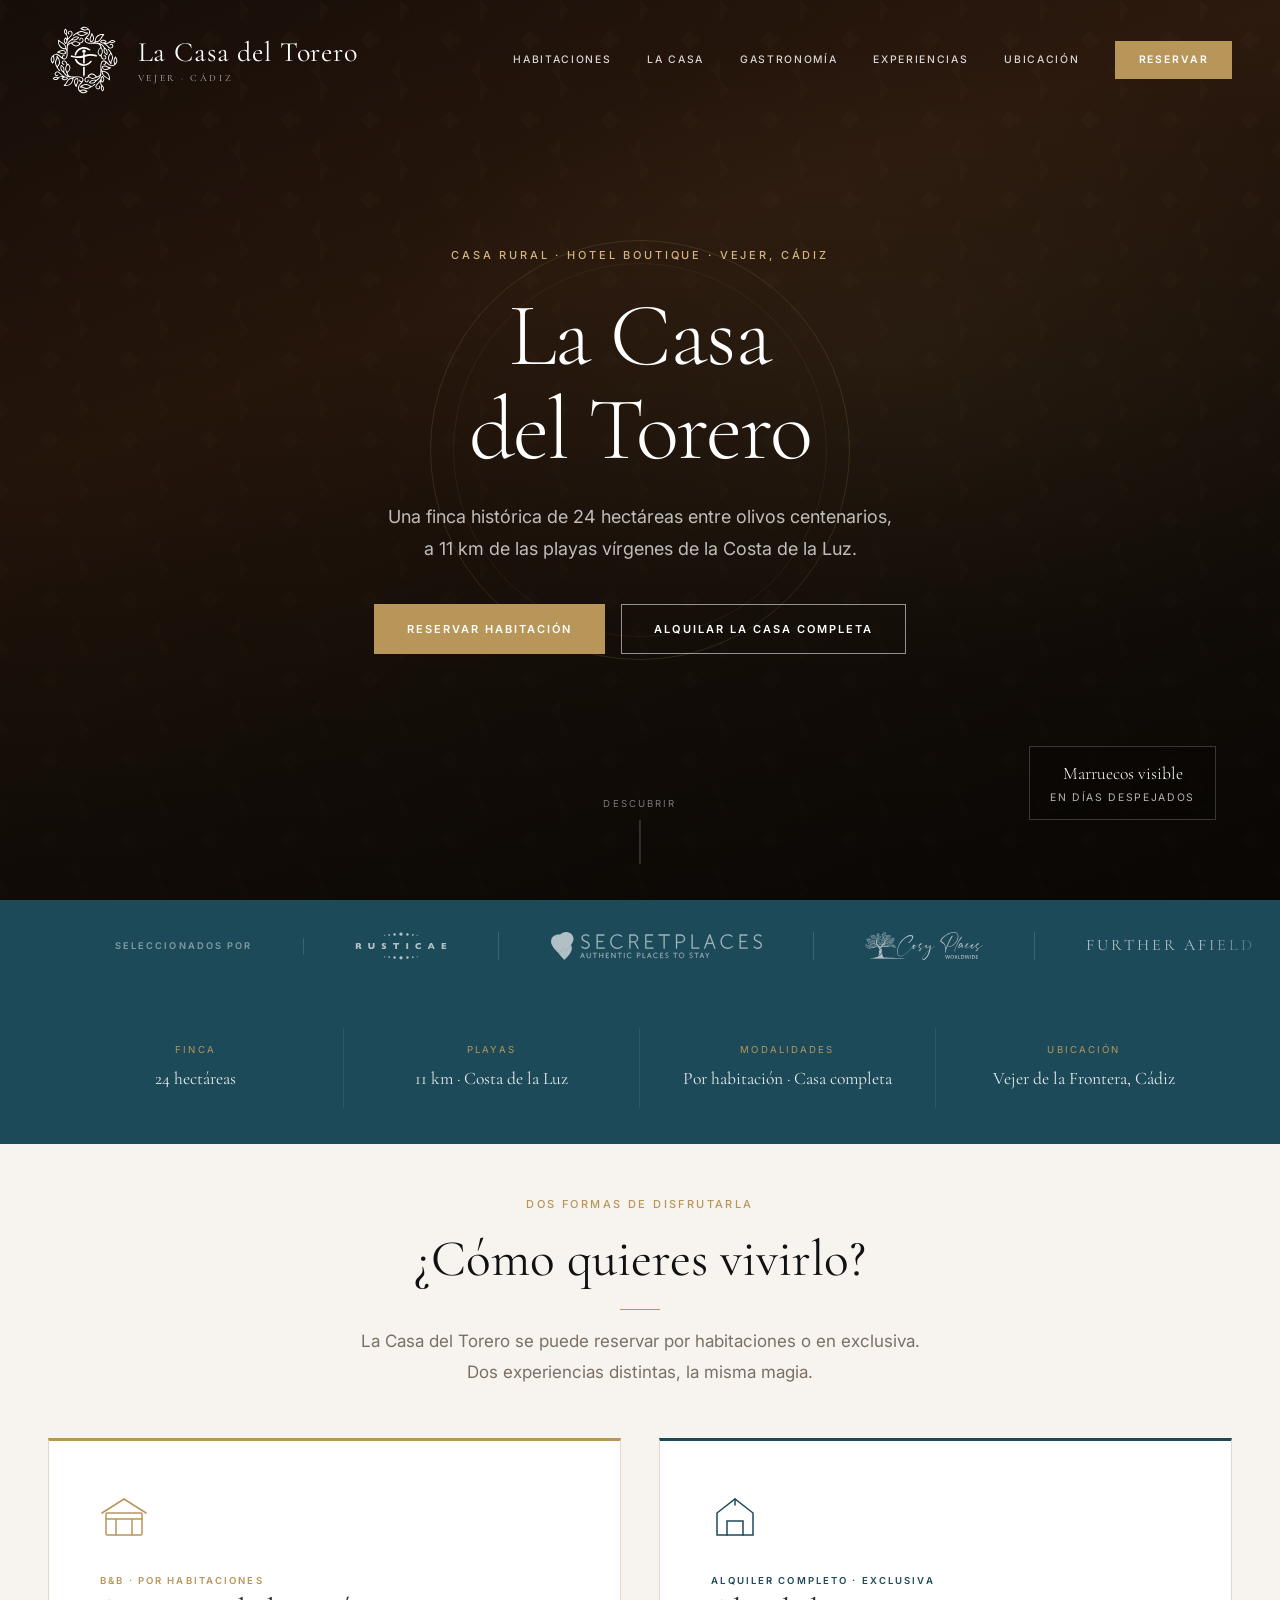
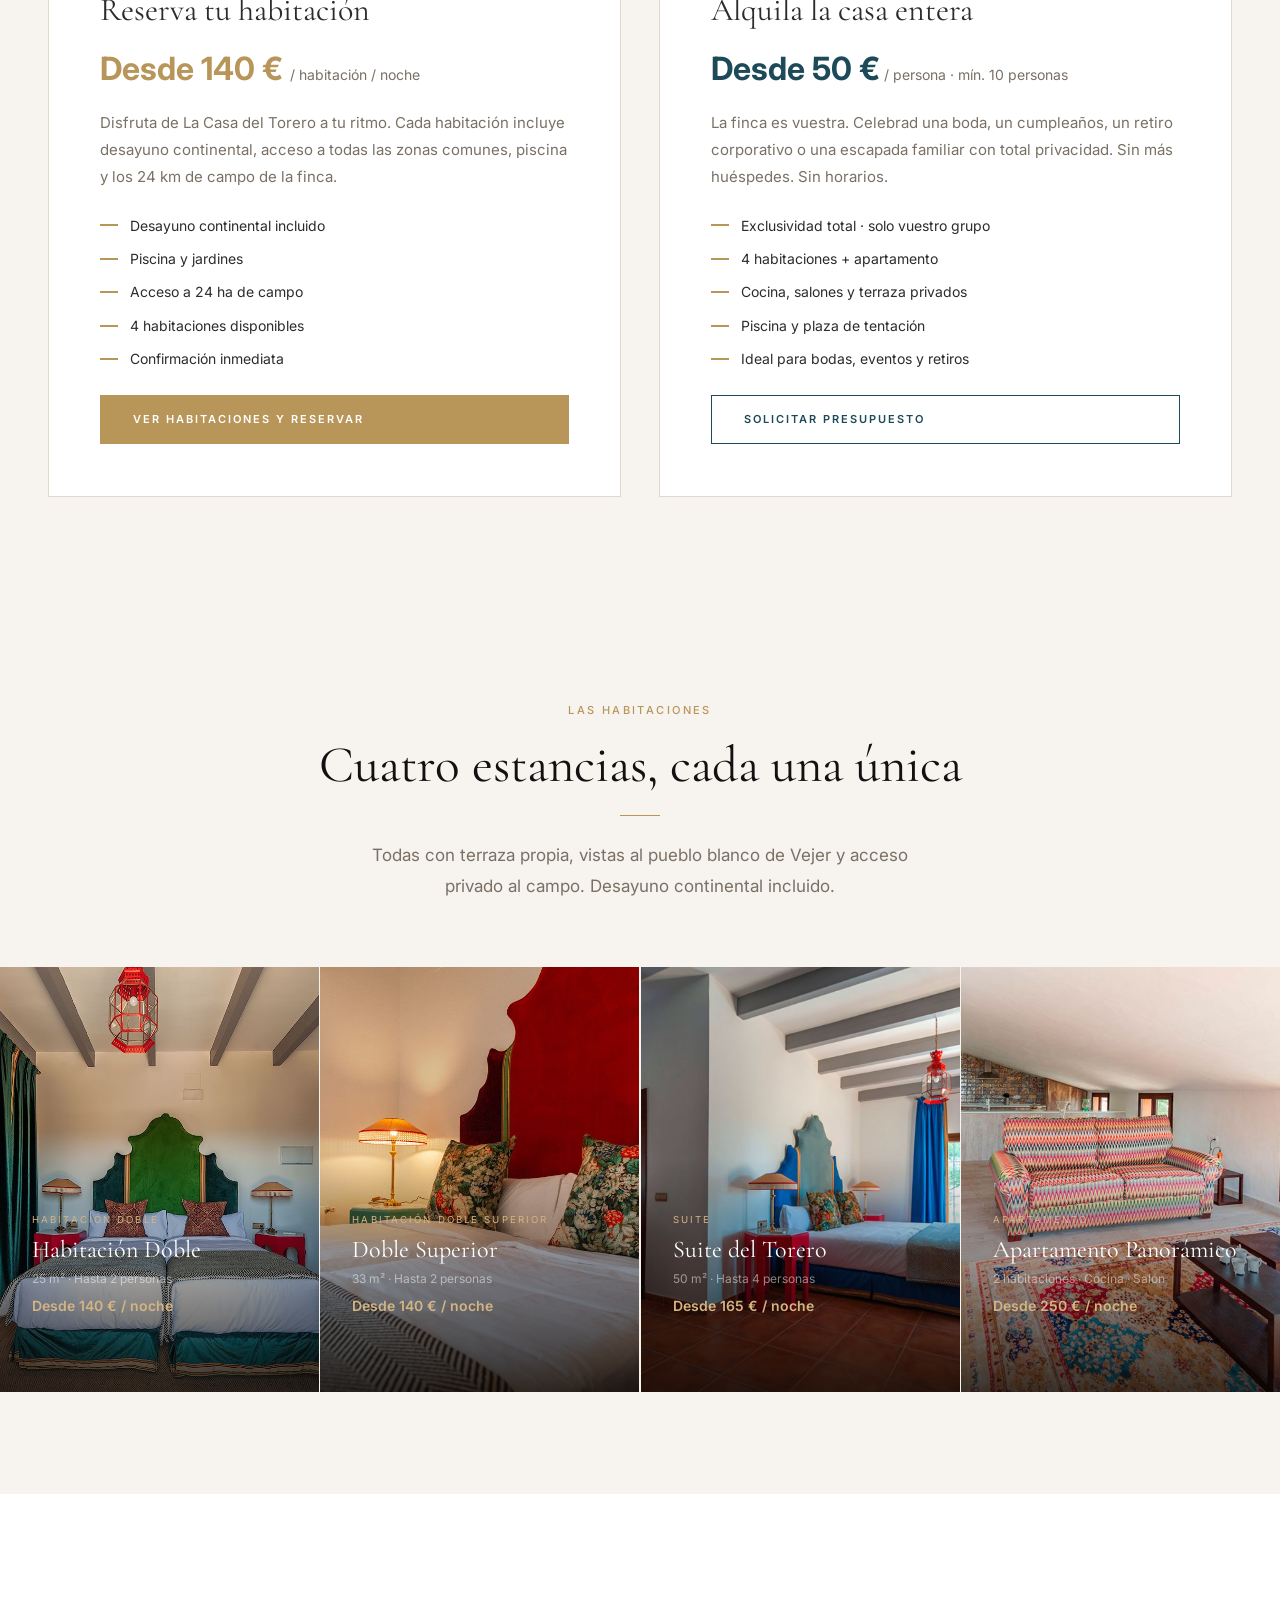
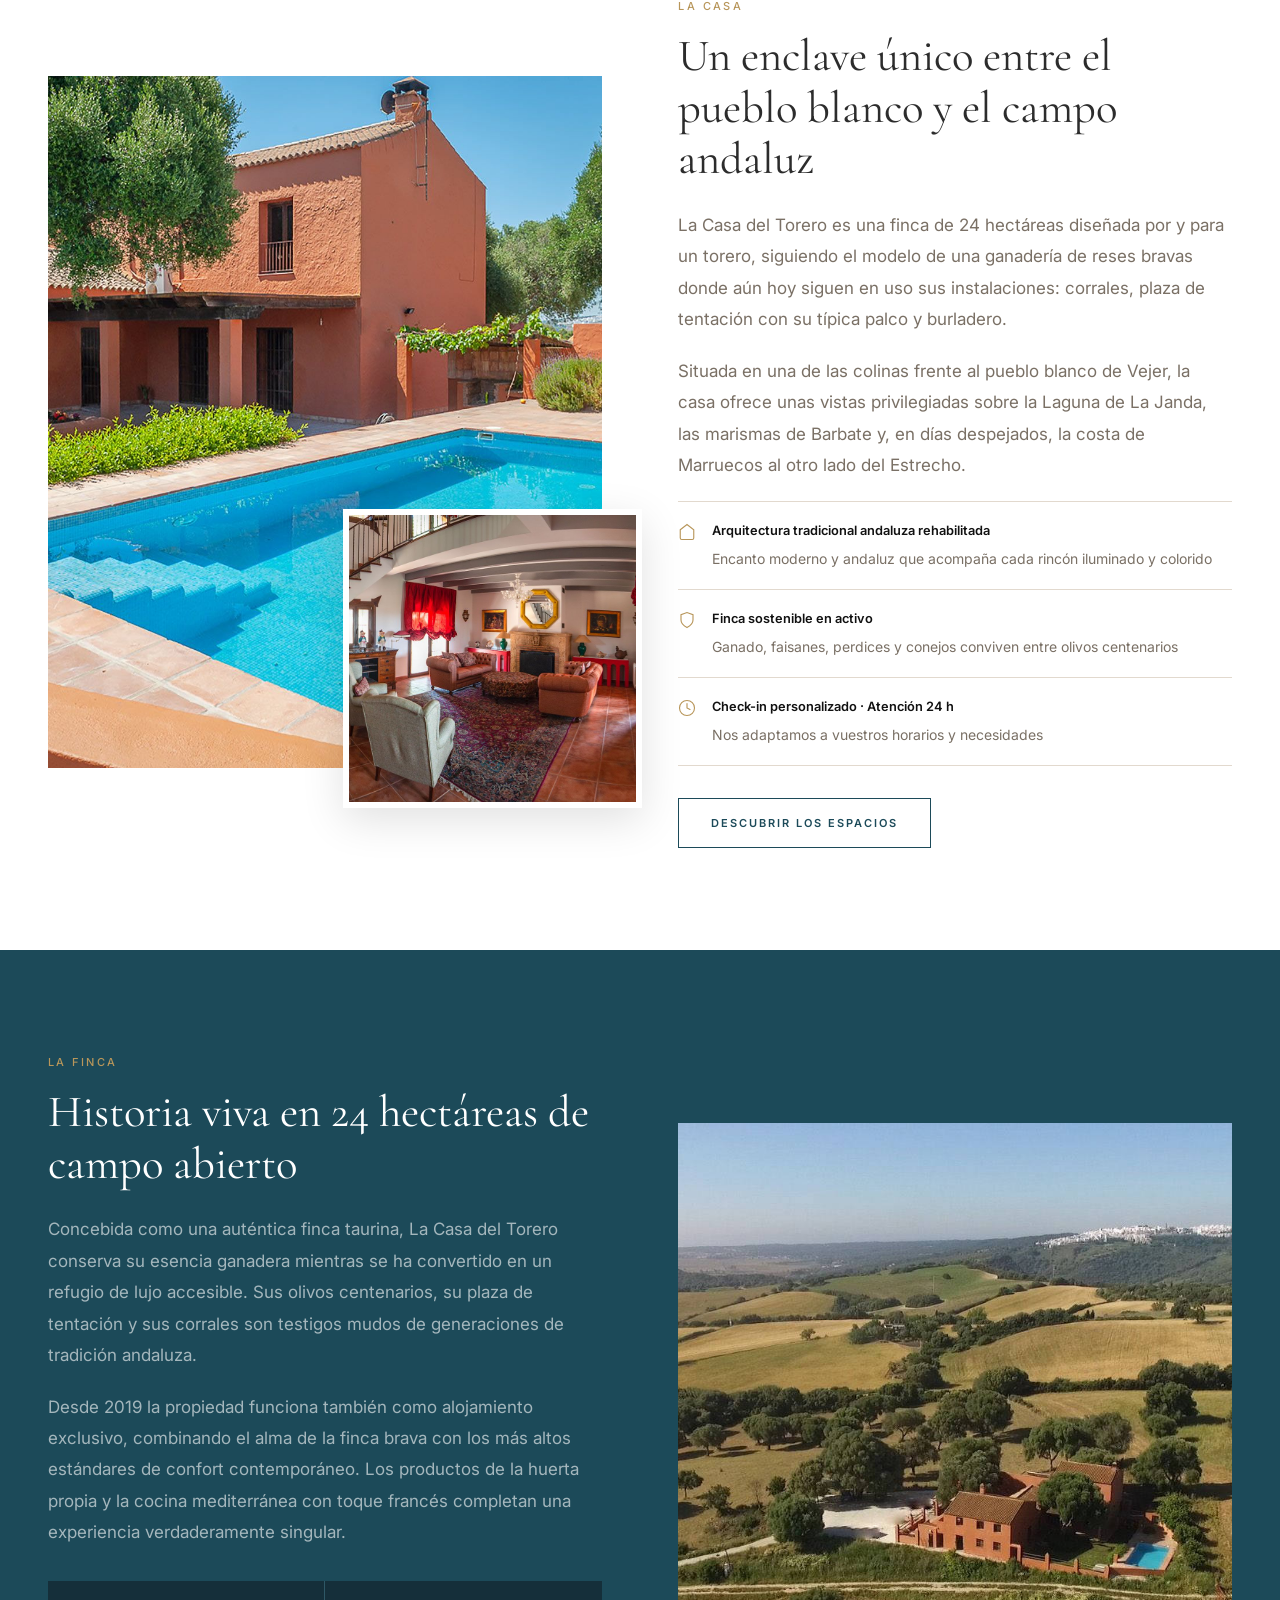
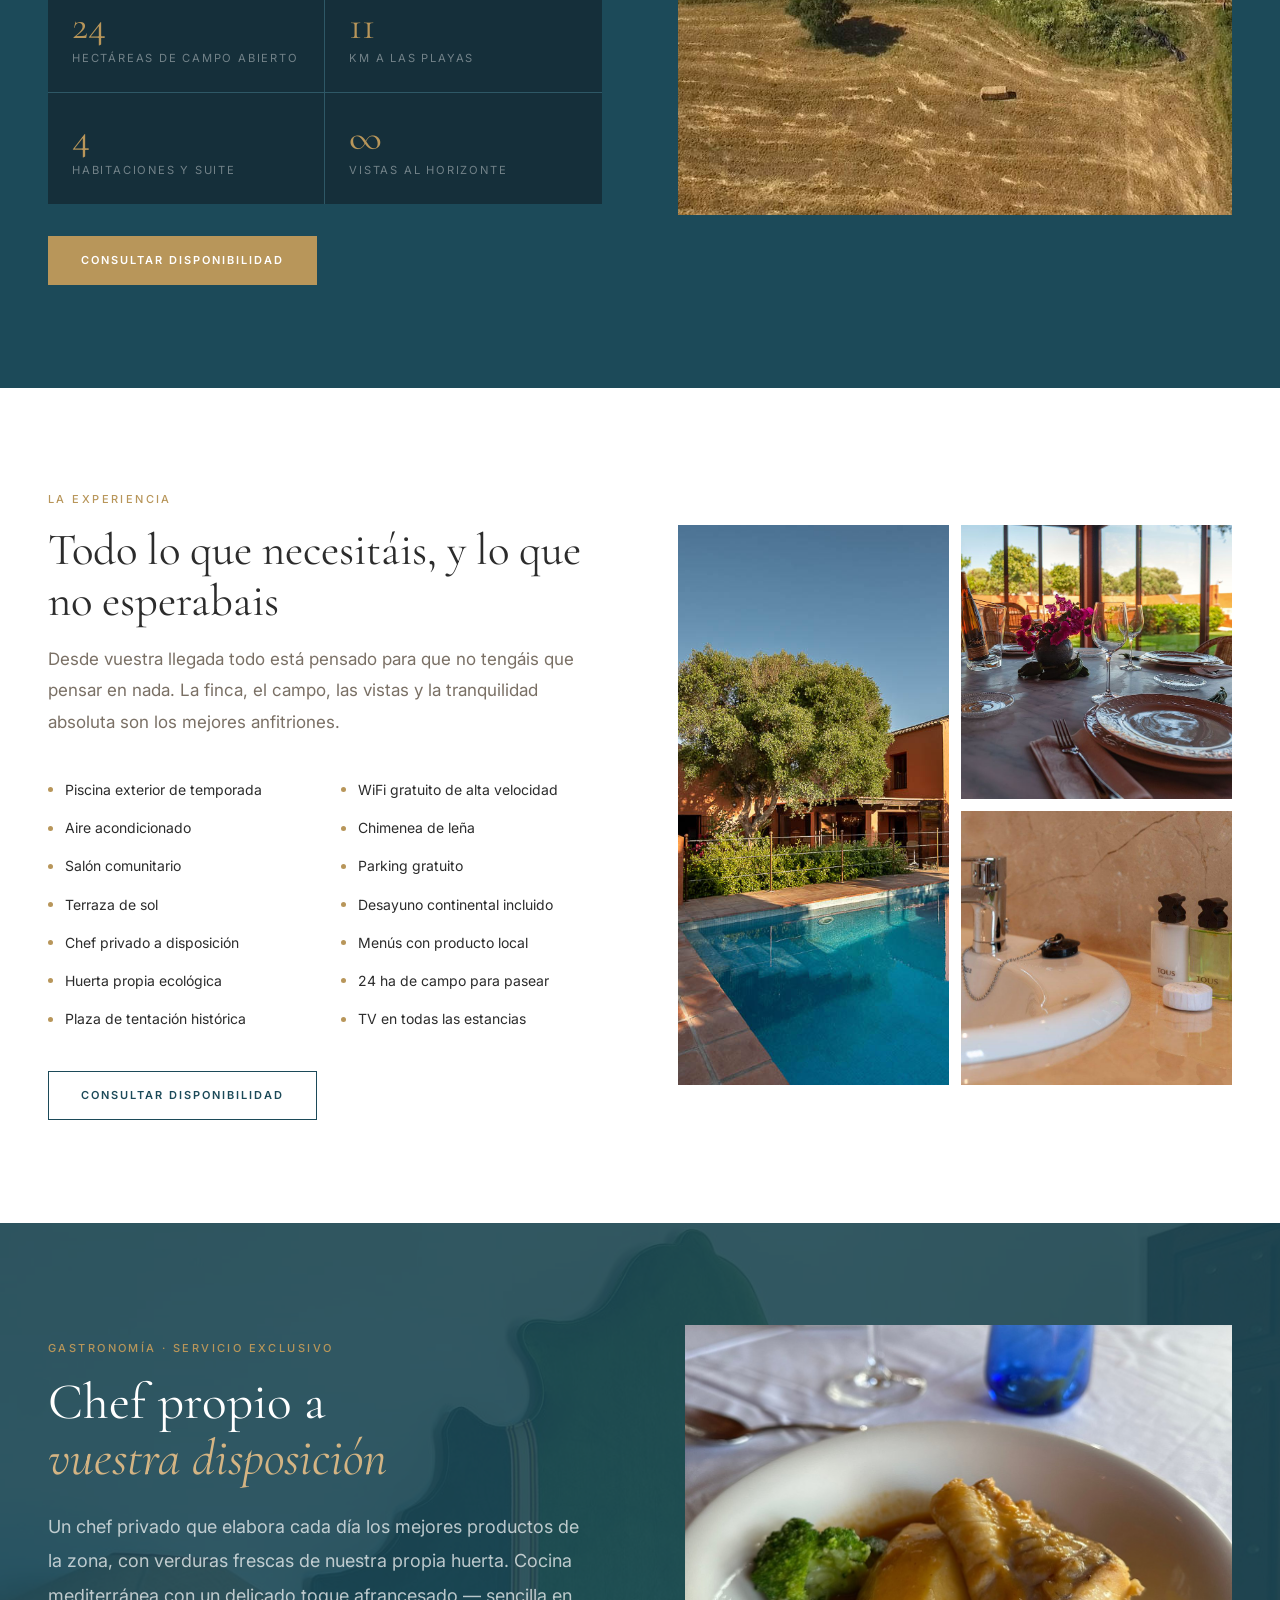
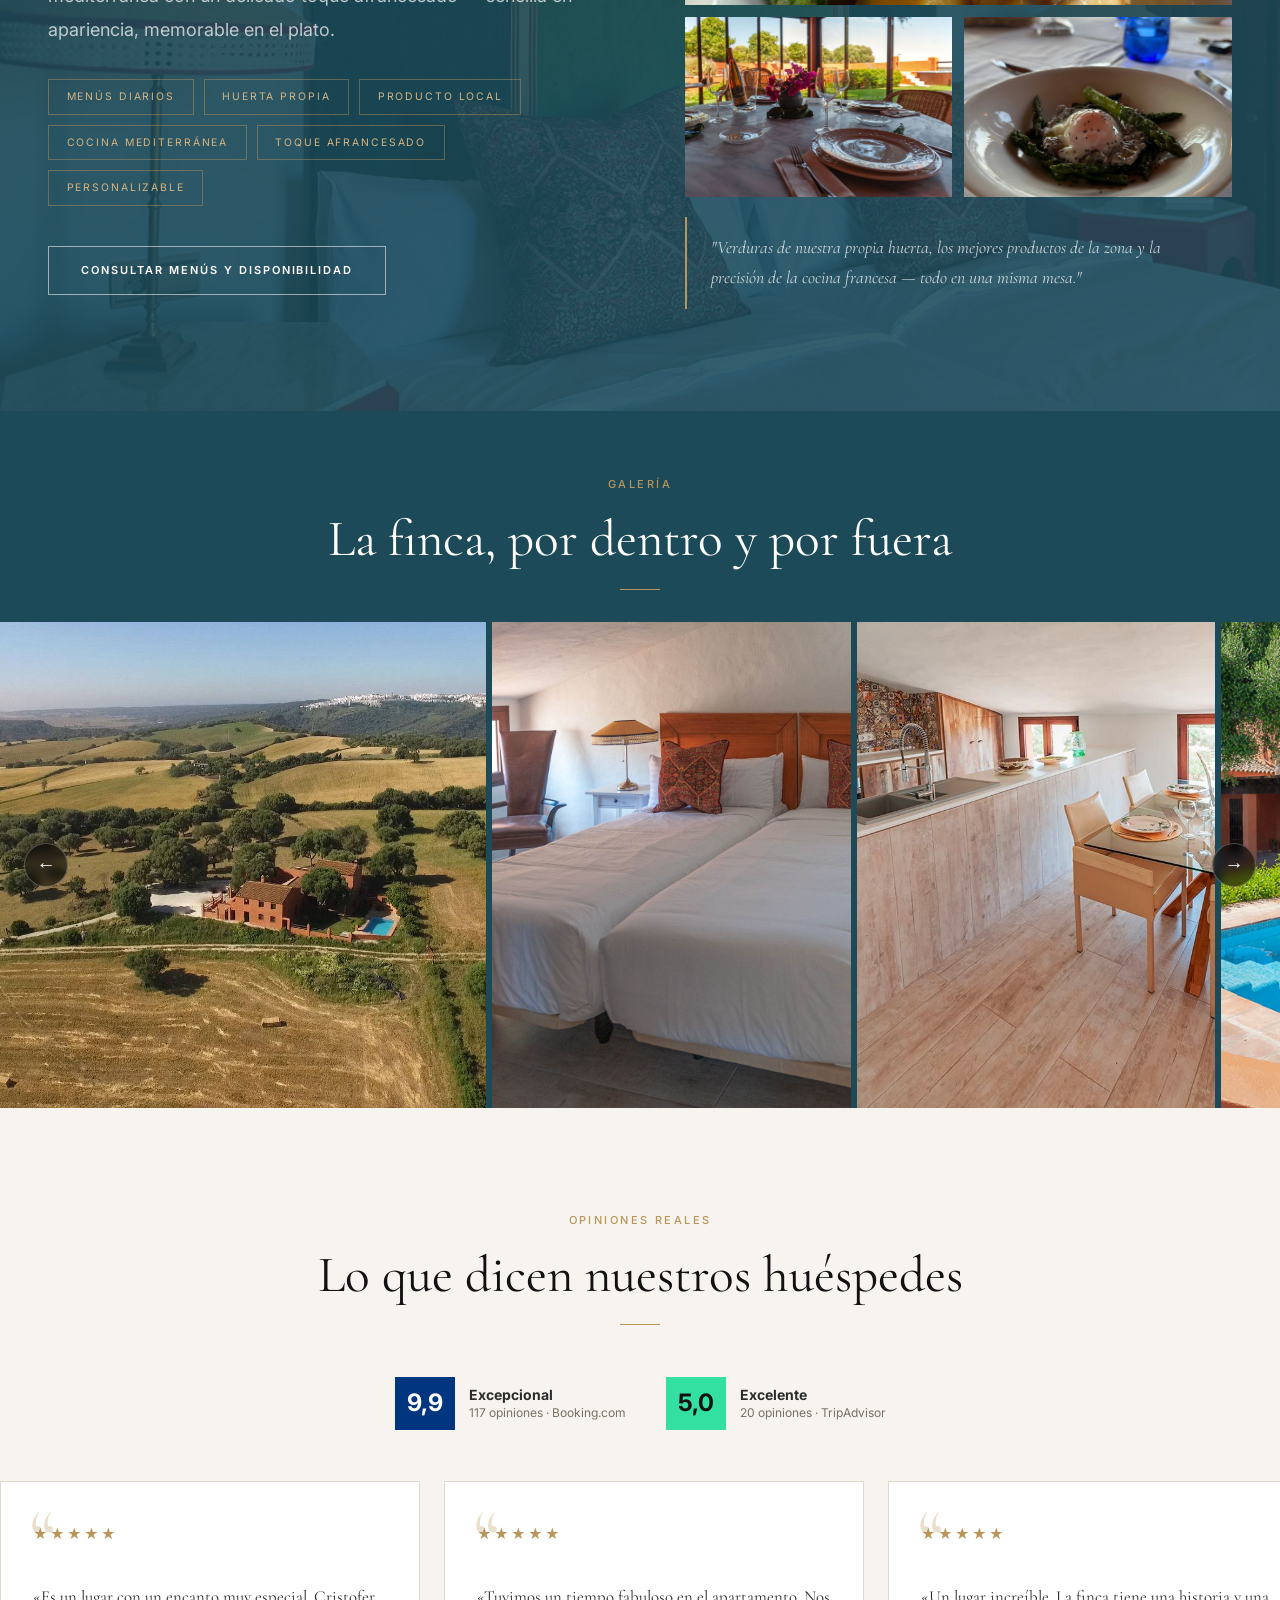
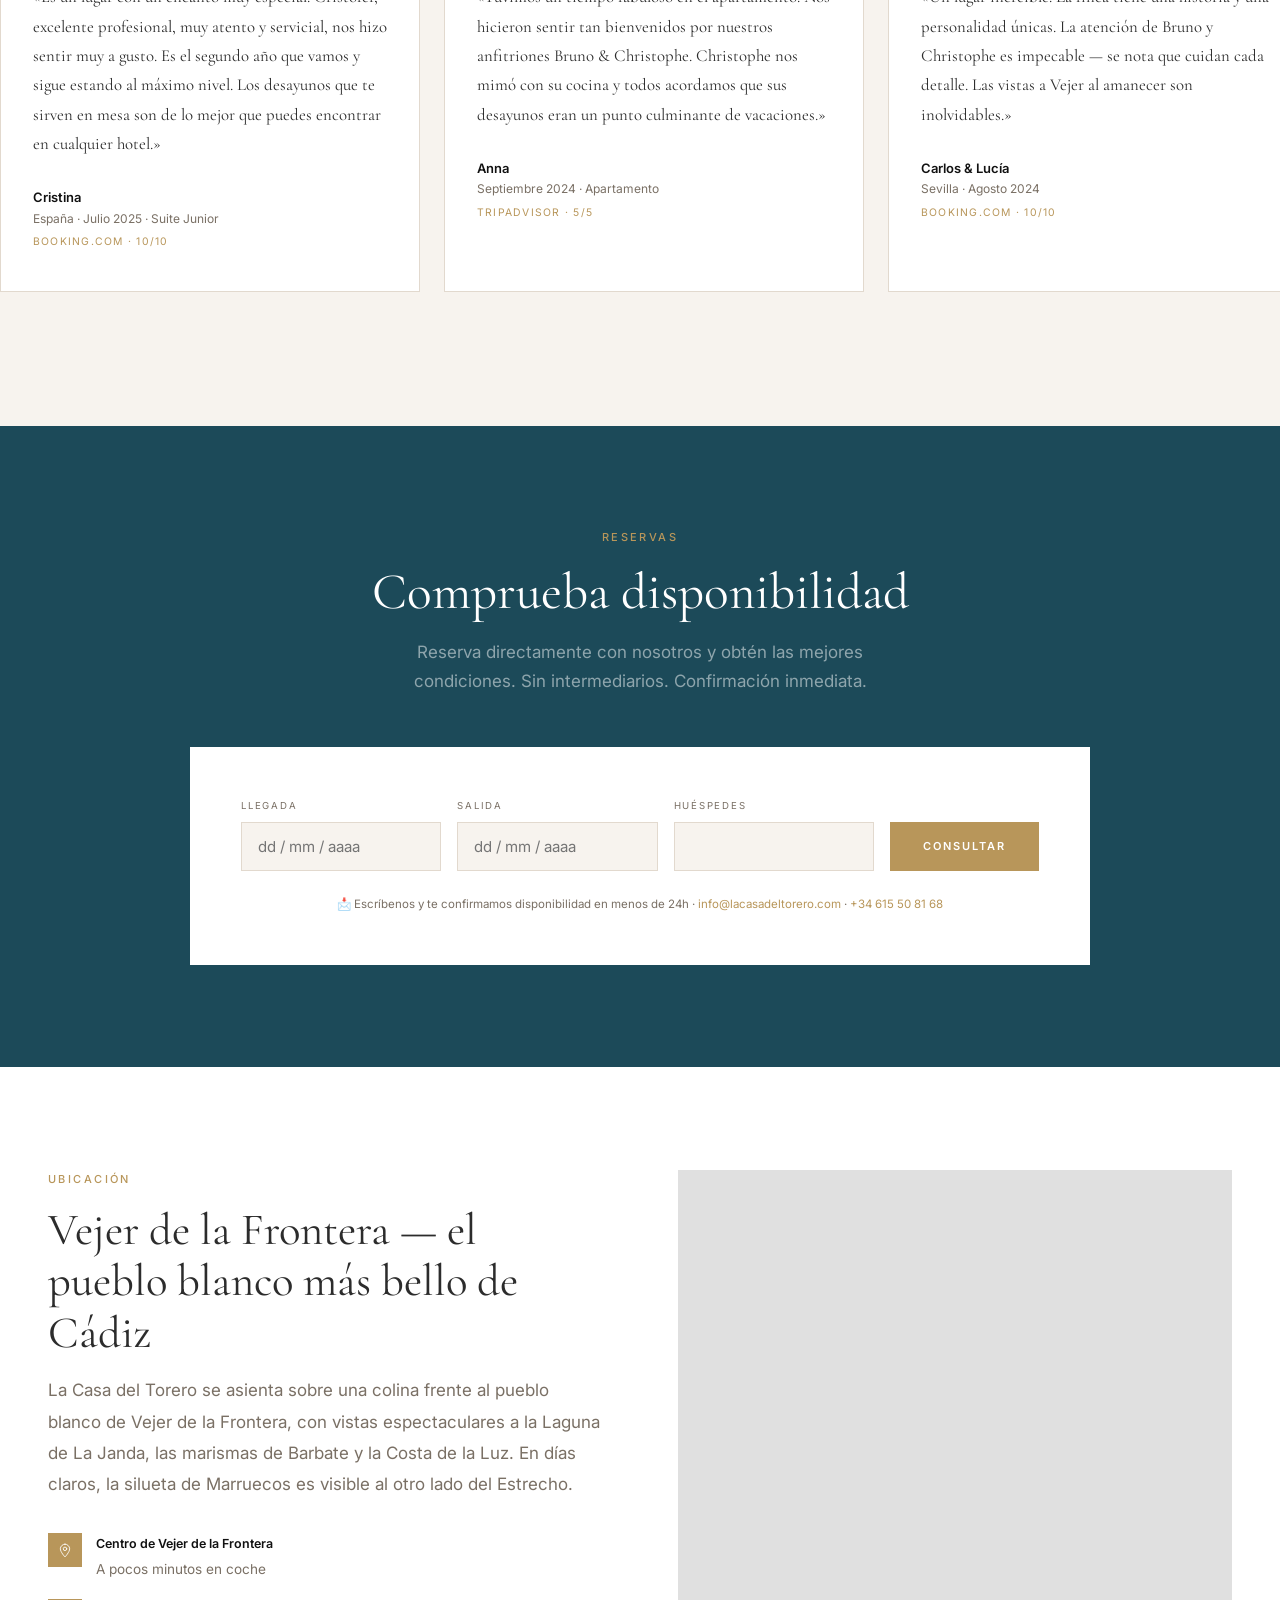
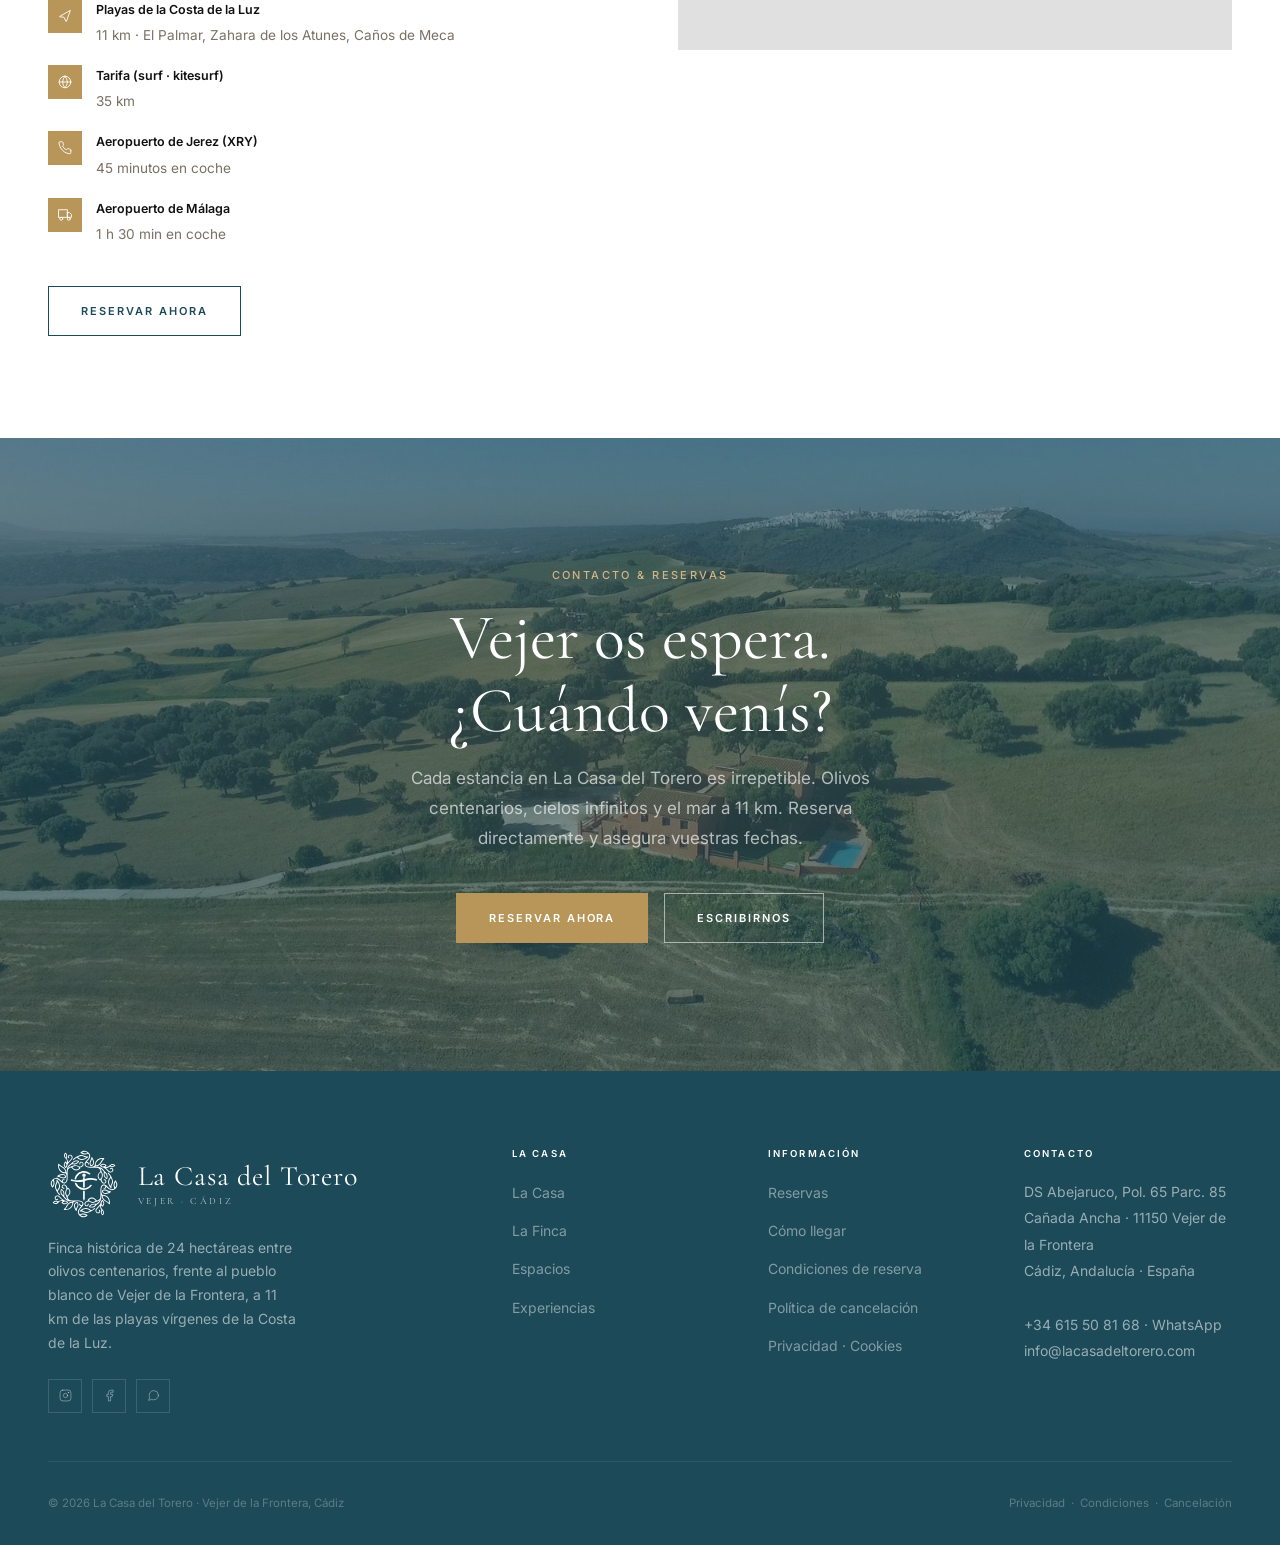
==== commit 5a768204: "Move prestige bar immediately after hero" ====
--- a/index.html
+++ b/index.html
@@ -668,31 +668,6 @@
 </section>
 
 
-<!-- ══════════════════ INTRO STRIP ══════════════════ -->
-<div class="intro-strip">
-  <div class="container">
-    <div class="intro-strip__inner">
-      <div class="intro-strip__item">
-        <p class="intro-strip__label">Finca</p>
-        <p class="intro-strip__value">24 hectáreas</p>
-      </div>
-      <div class="intro-strip__item">
-        <p class="intro-strip__label">Playas</p>
-        <p class="intro-strip__value">11 km · Costa de la Luz</p>
-      </div>
-      <div class="intro-strip__item">
-        <p class="intro-strip__label">Modalidades</p>
-        <p class="intro-strip__value">Por habitación · Casa completa</p>
-      </div>
-      <div class="intro-strip__item">
-        <p class="intro-strip__label">Ubicación</p>
-        <p class="intro-strip__value">Vejer de la Frontera, Cádiz</p>
-      </div>
-    </div>
-  </div>
-</div>
-
-
 <!-- ══════════════════ PRESTIGE BAR ══════════════════ -->
 <div class="prestige-bar">
   <div class="prestige-bar__track" id="prestigeTrack">
@@ -743,6 +718,31 @@
   t.addEventListener('mousemove', function(e){ if(!down) return; e.preventDefault(); t.scrollLeft=sl-(e.pageX-sx); });
 })();
 </script>
+
+
+<!-- ══════════════════ INTRO STRIP ══════════════════ -->
+<div class="intro-strip">
+  <div class="container">
+    <div class="intro-strip__inner">
+      <div class="intro-strip__item">
+        <p class="intro-strip__label">Finca</p>
+        <p class="intro-strip__value">24 hectáreas</p>
+      </div>
+      <div class="intro-strip__item">
+        <p class="intro-strip__label">Playas</p>
+        <p class="intro-strip__value">11 km · Costa de la Luz</p>
+      </div>
+      <div class="intro-strip__item">
+        <p class="intro-strip__label">Modalidades</p>
+        <p class="intro-strip__value">Por habitación · Casa completa</p>
+      </div>
+      <div class="intro-strip__item">
+        <p class="intro-strip__label">Ubicación</p>
+        <p class="intro-strip__value">Vejer de la Frontera, Cádiz</p>
+      </div>
+    </div>
+  </div>
+</div>
 
 
 <!-- ══════════════════ MODALITY ══════════════════ -->
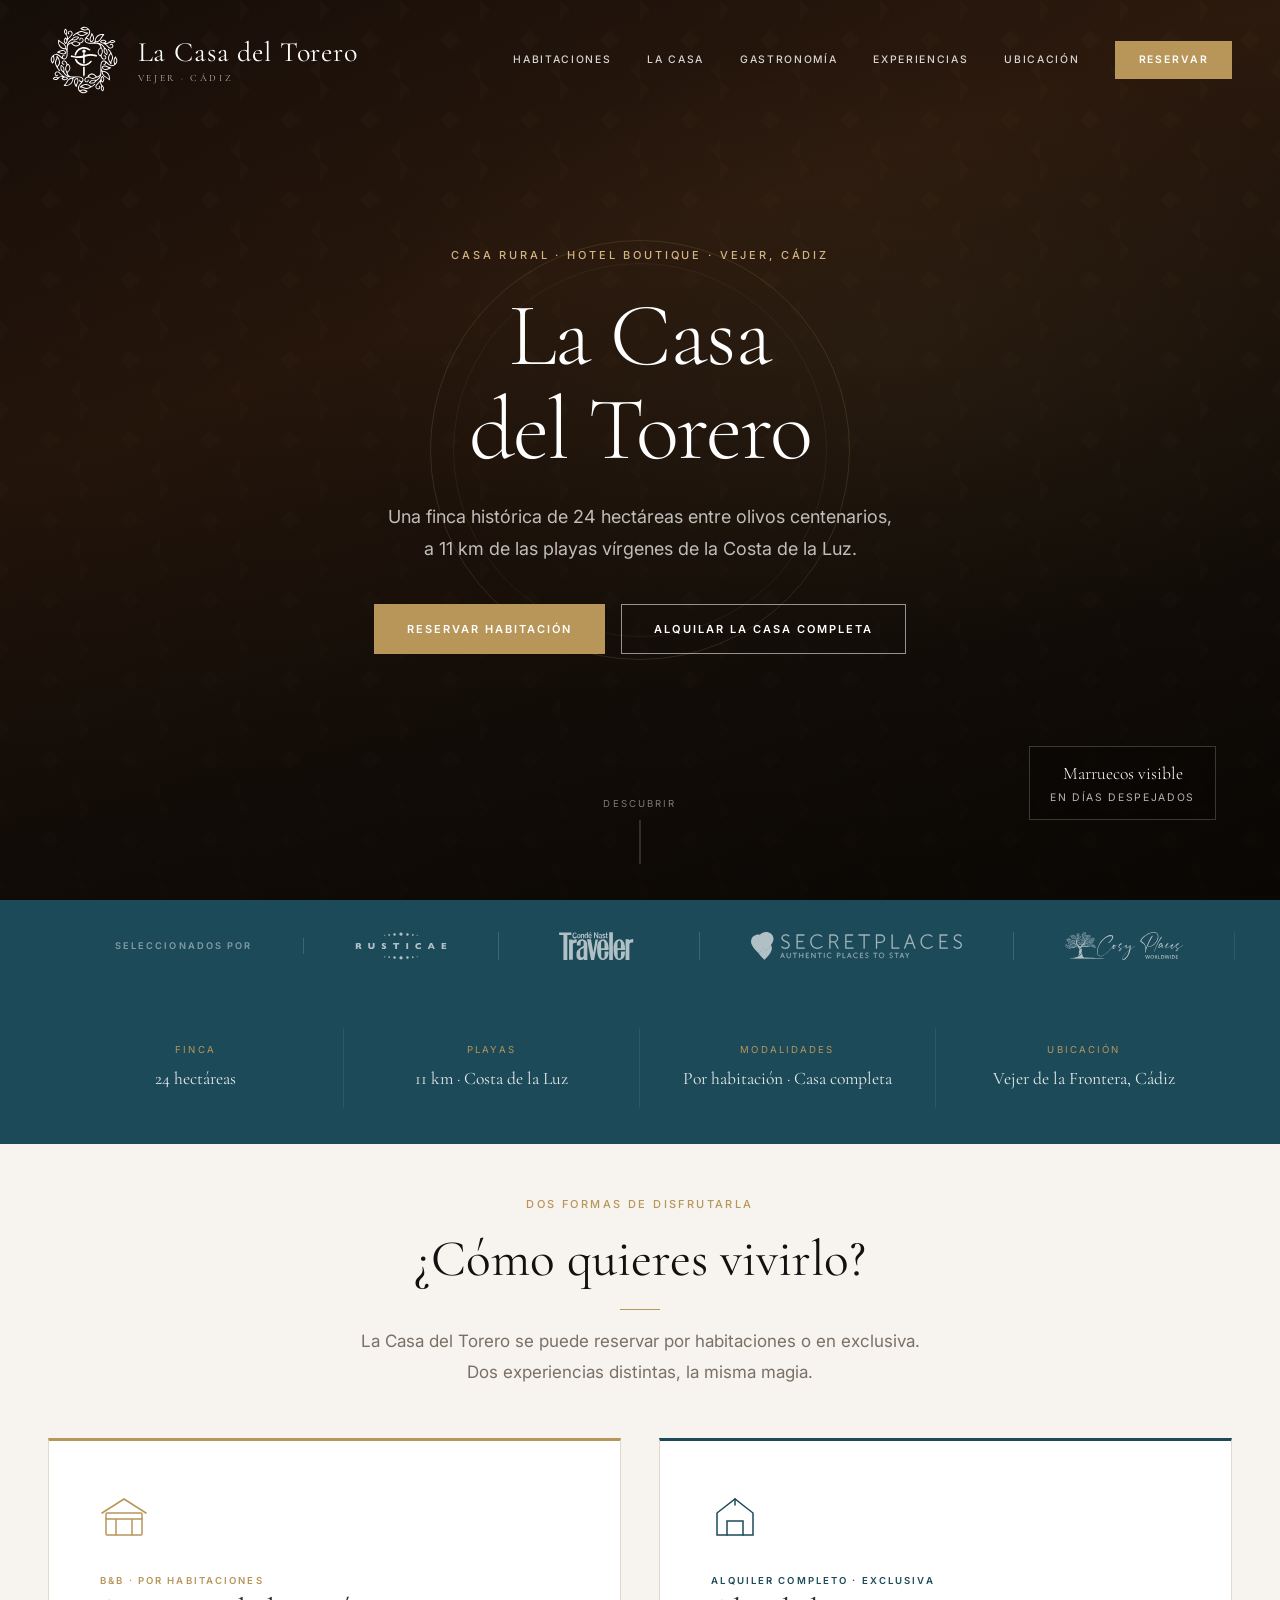
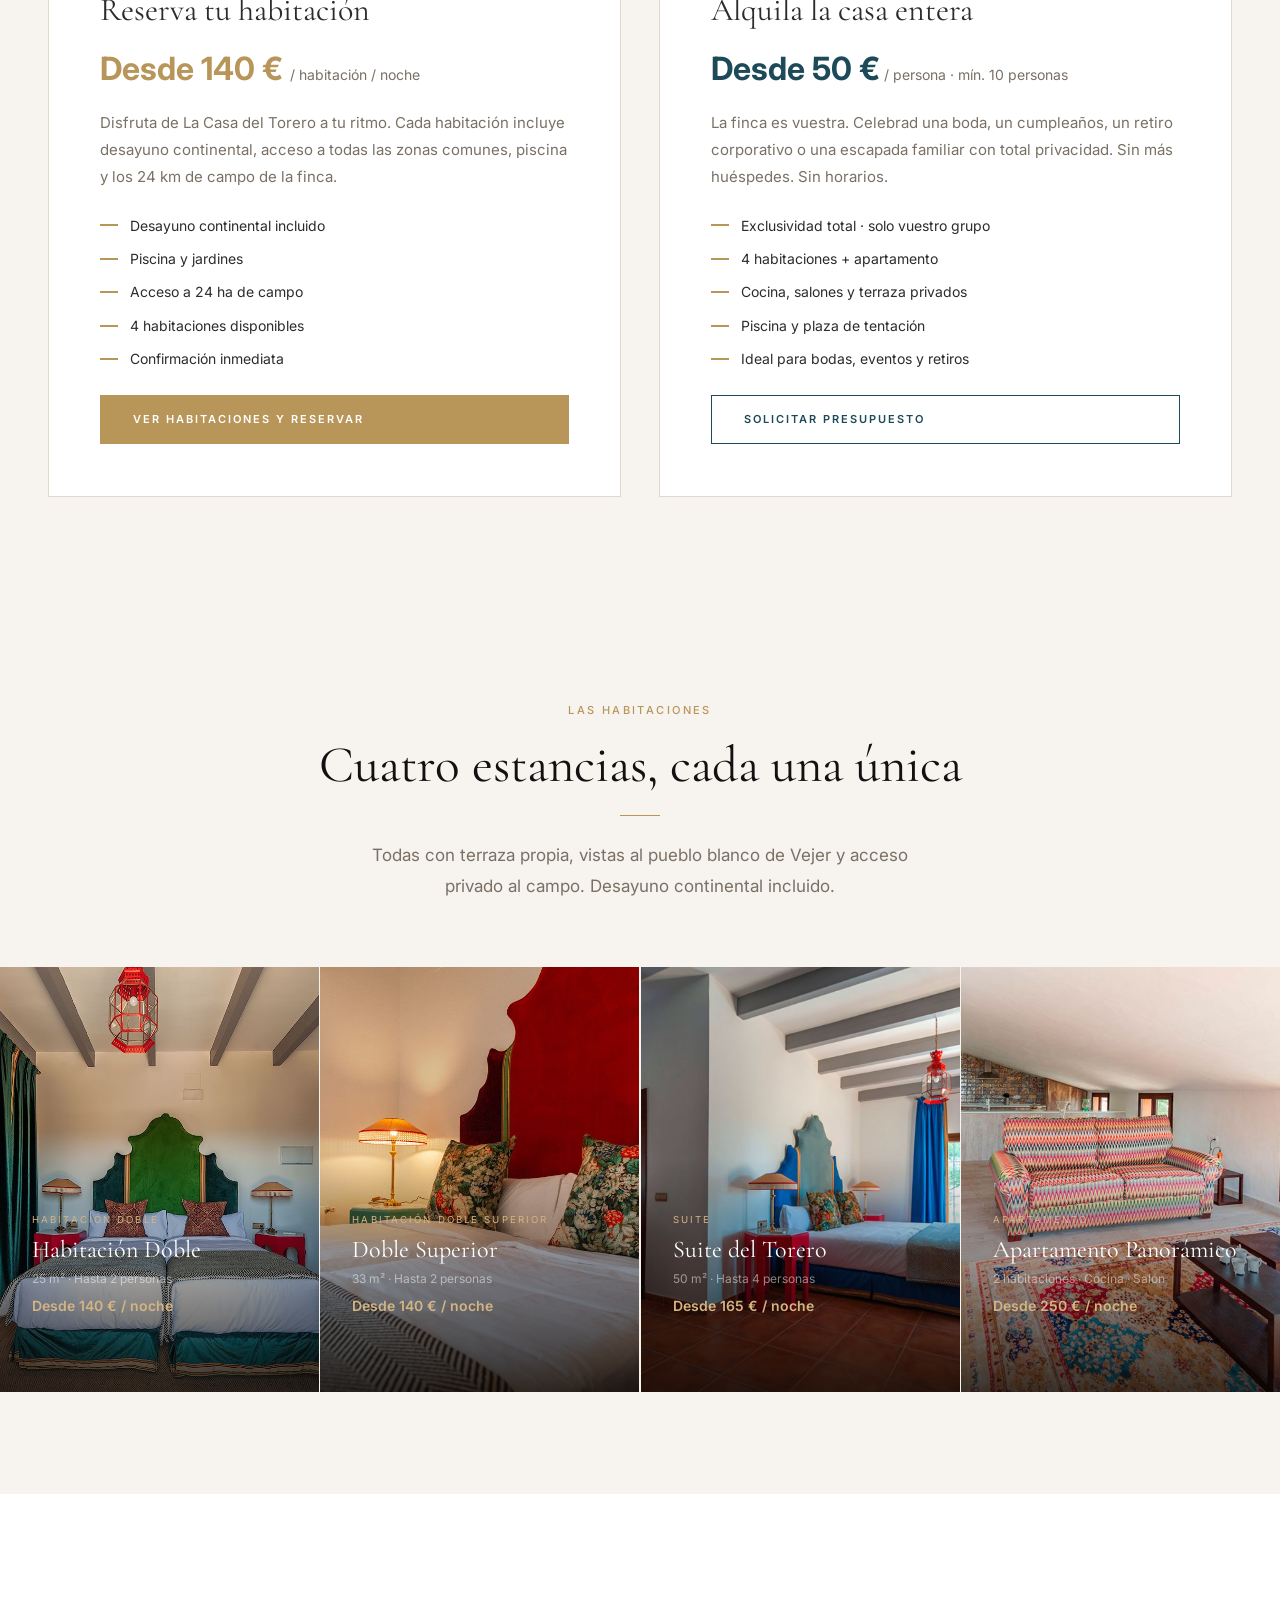
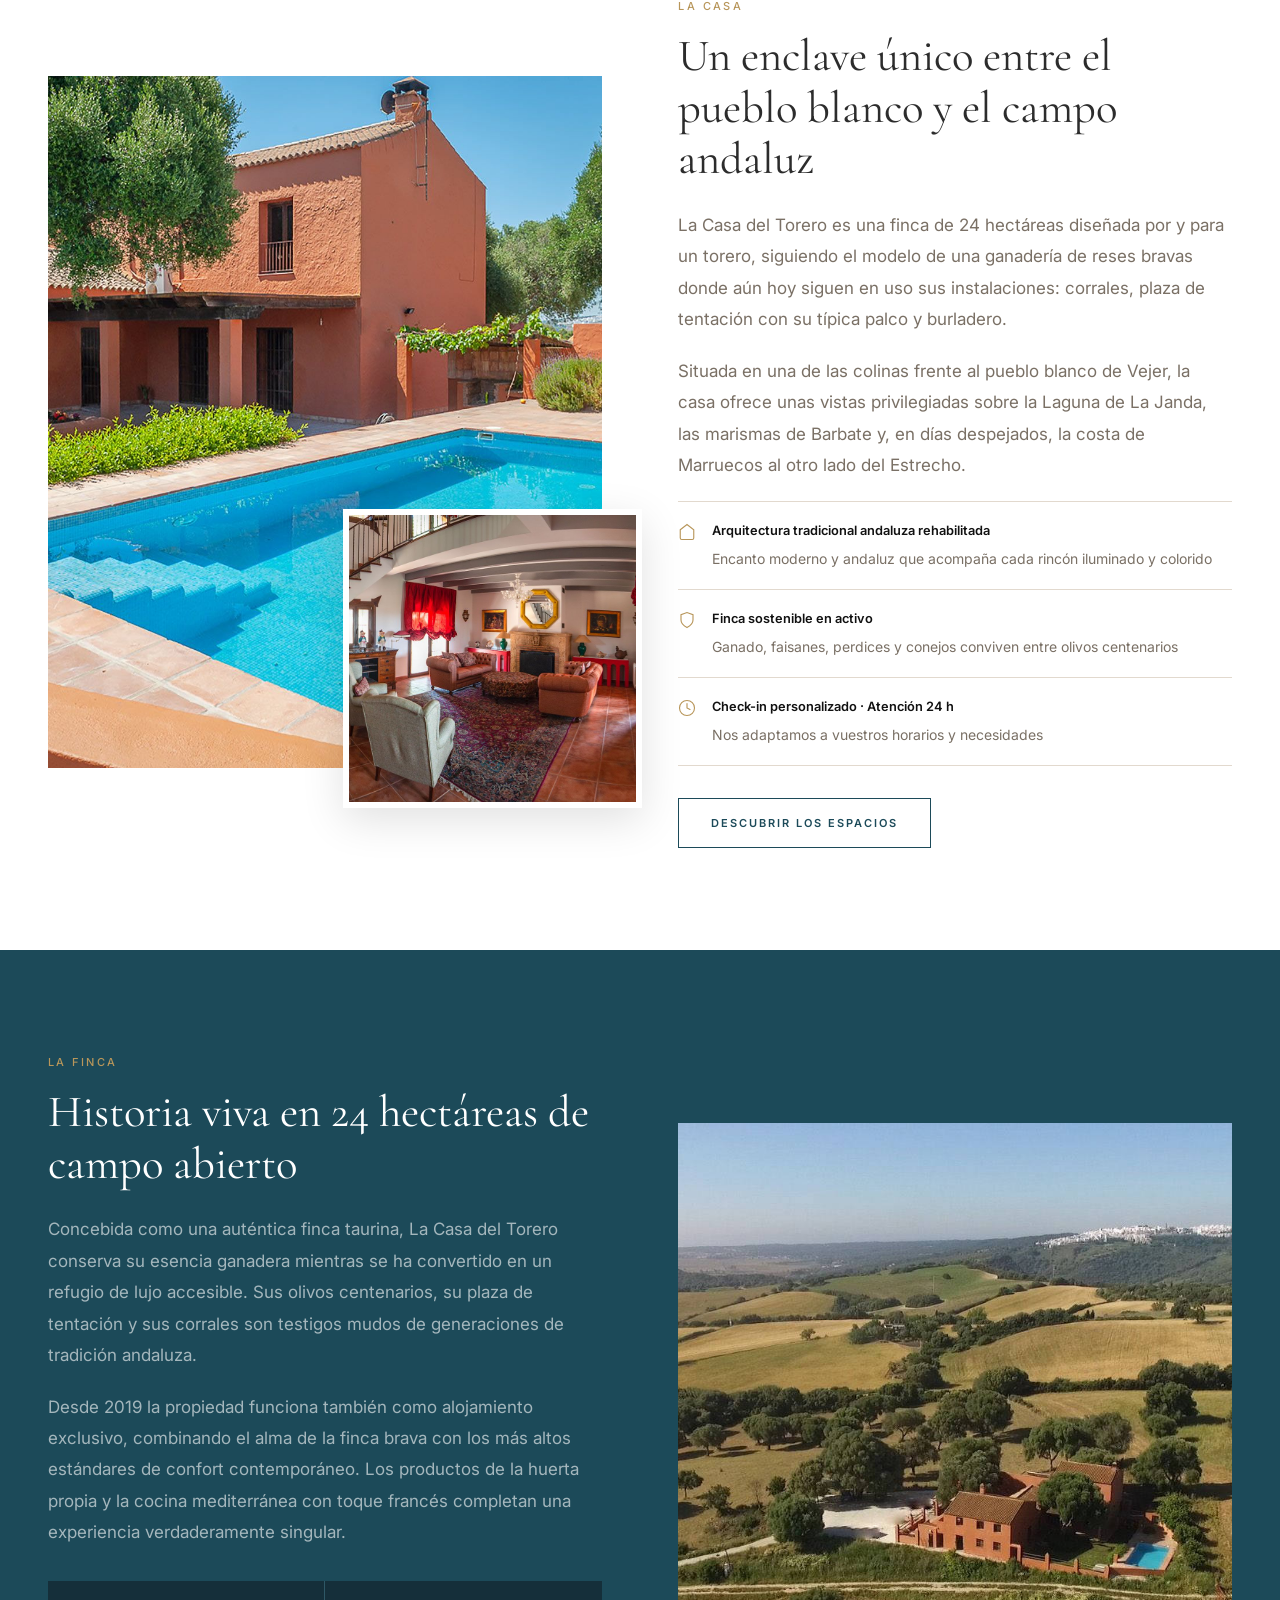
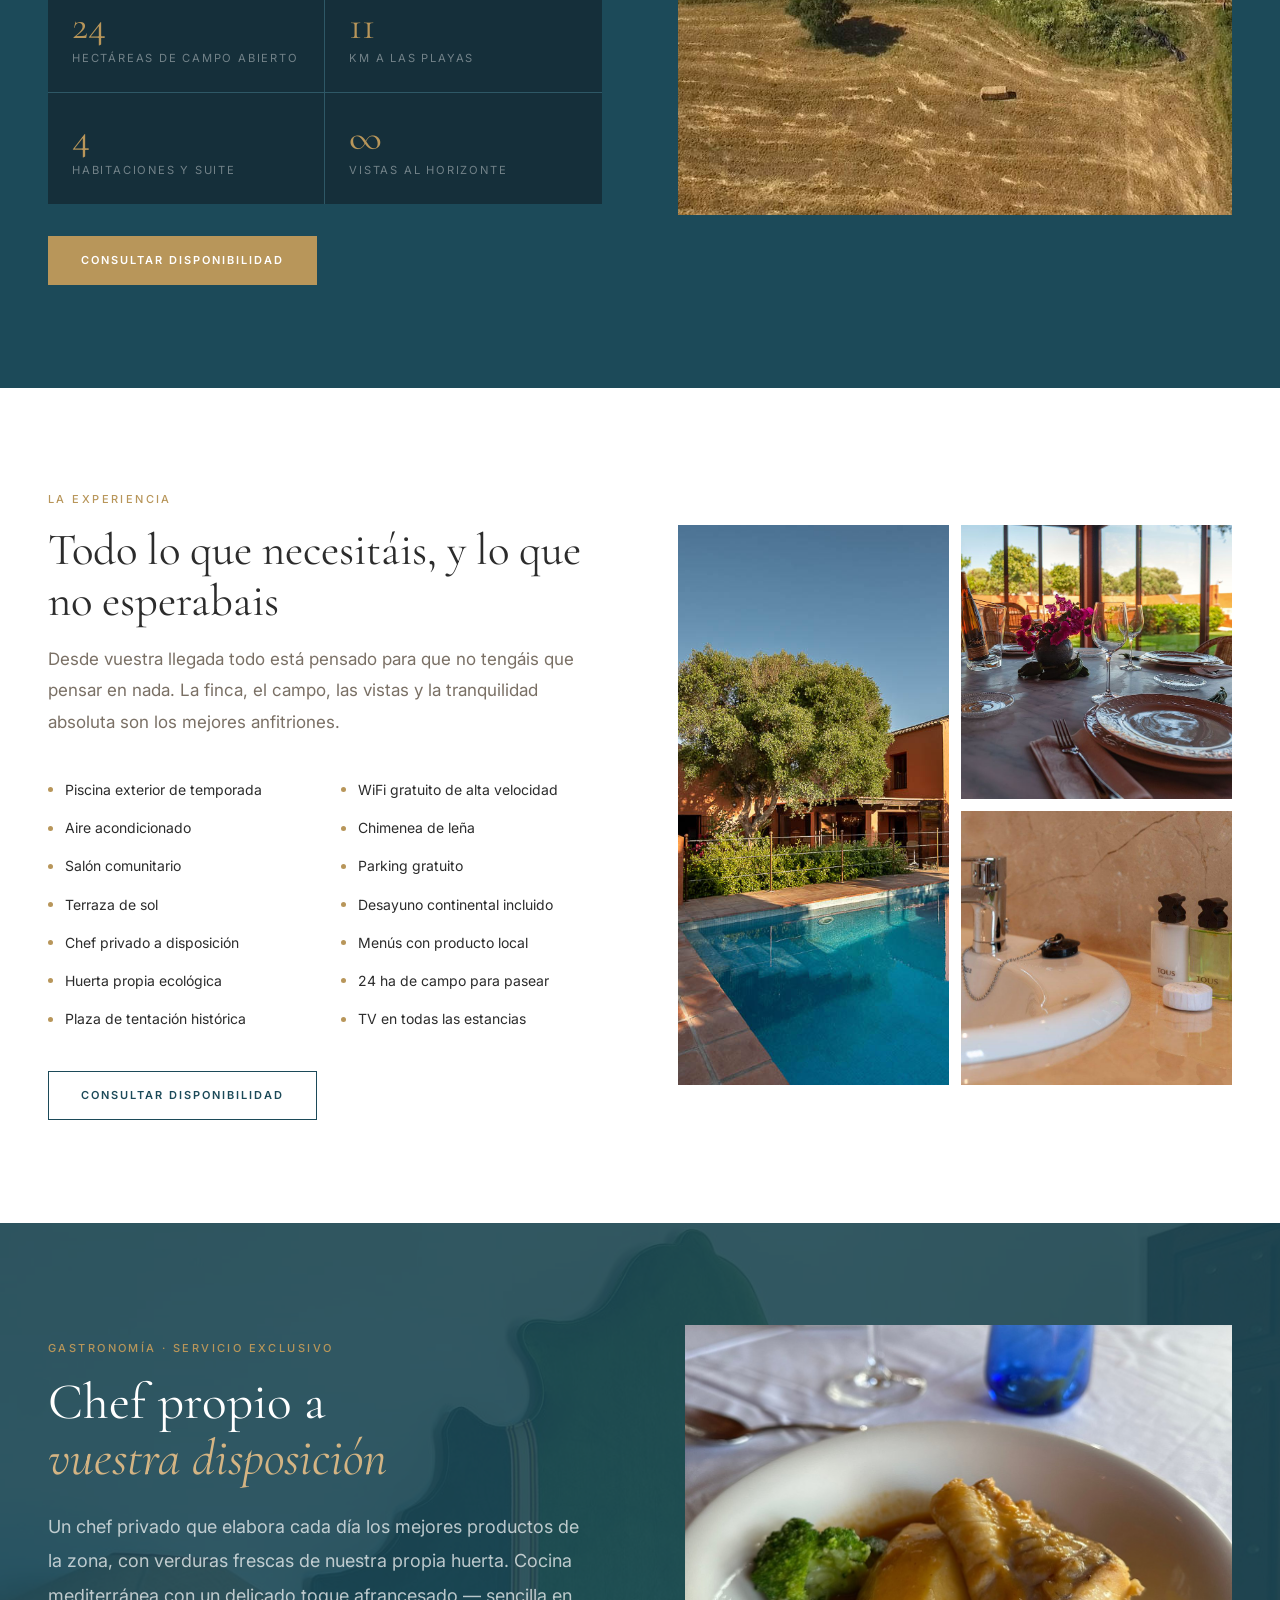
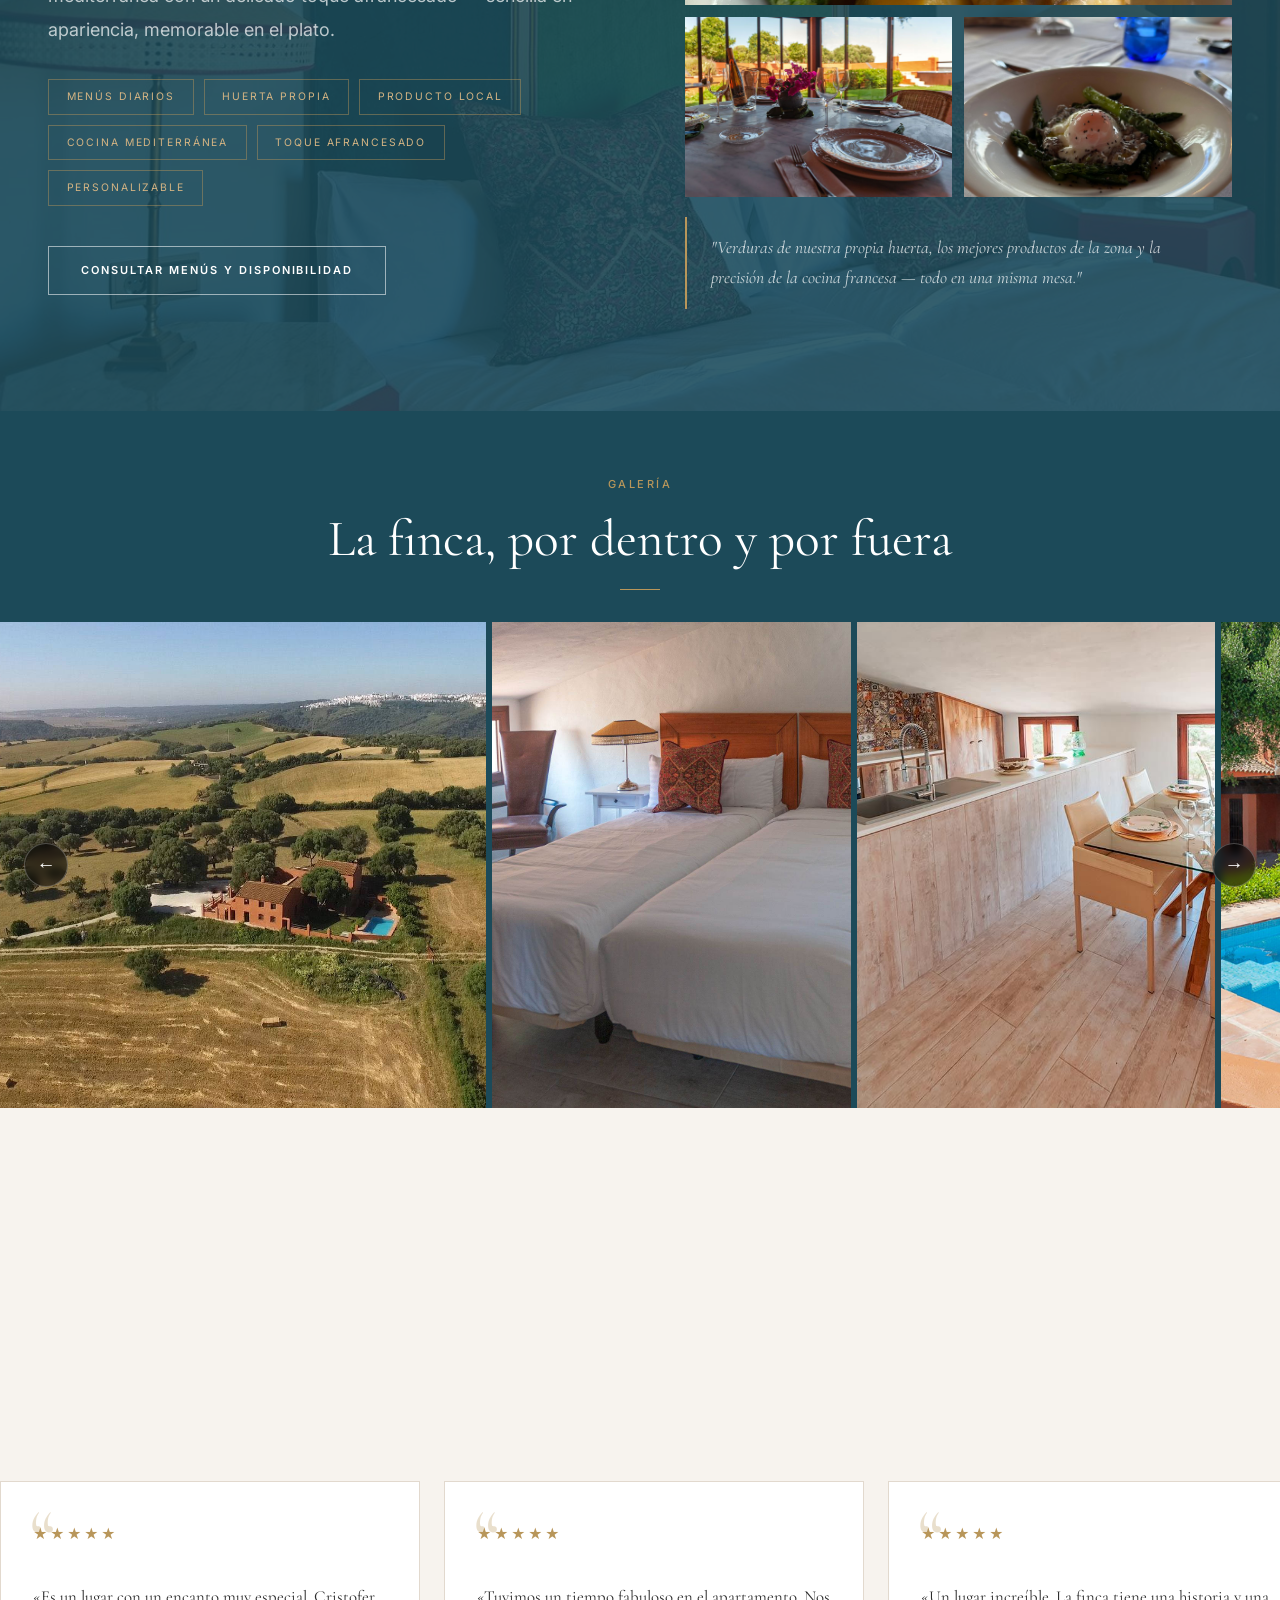
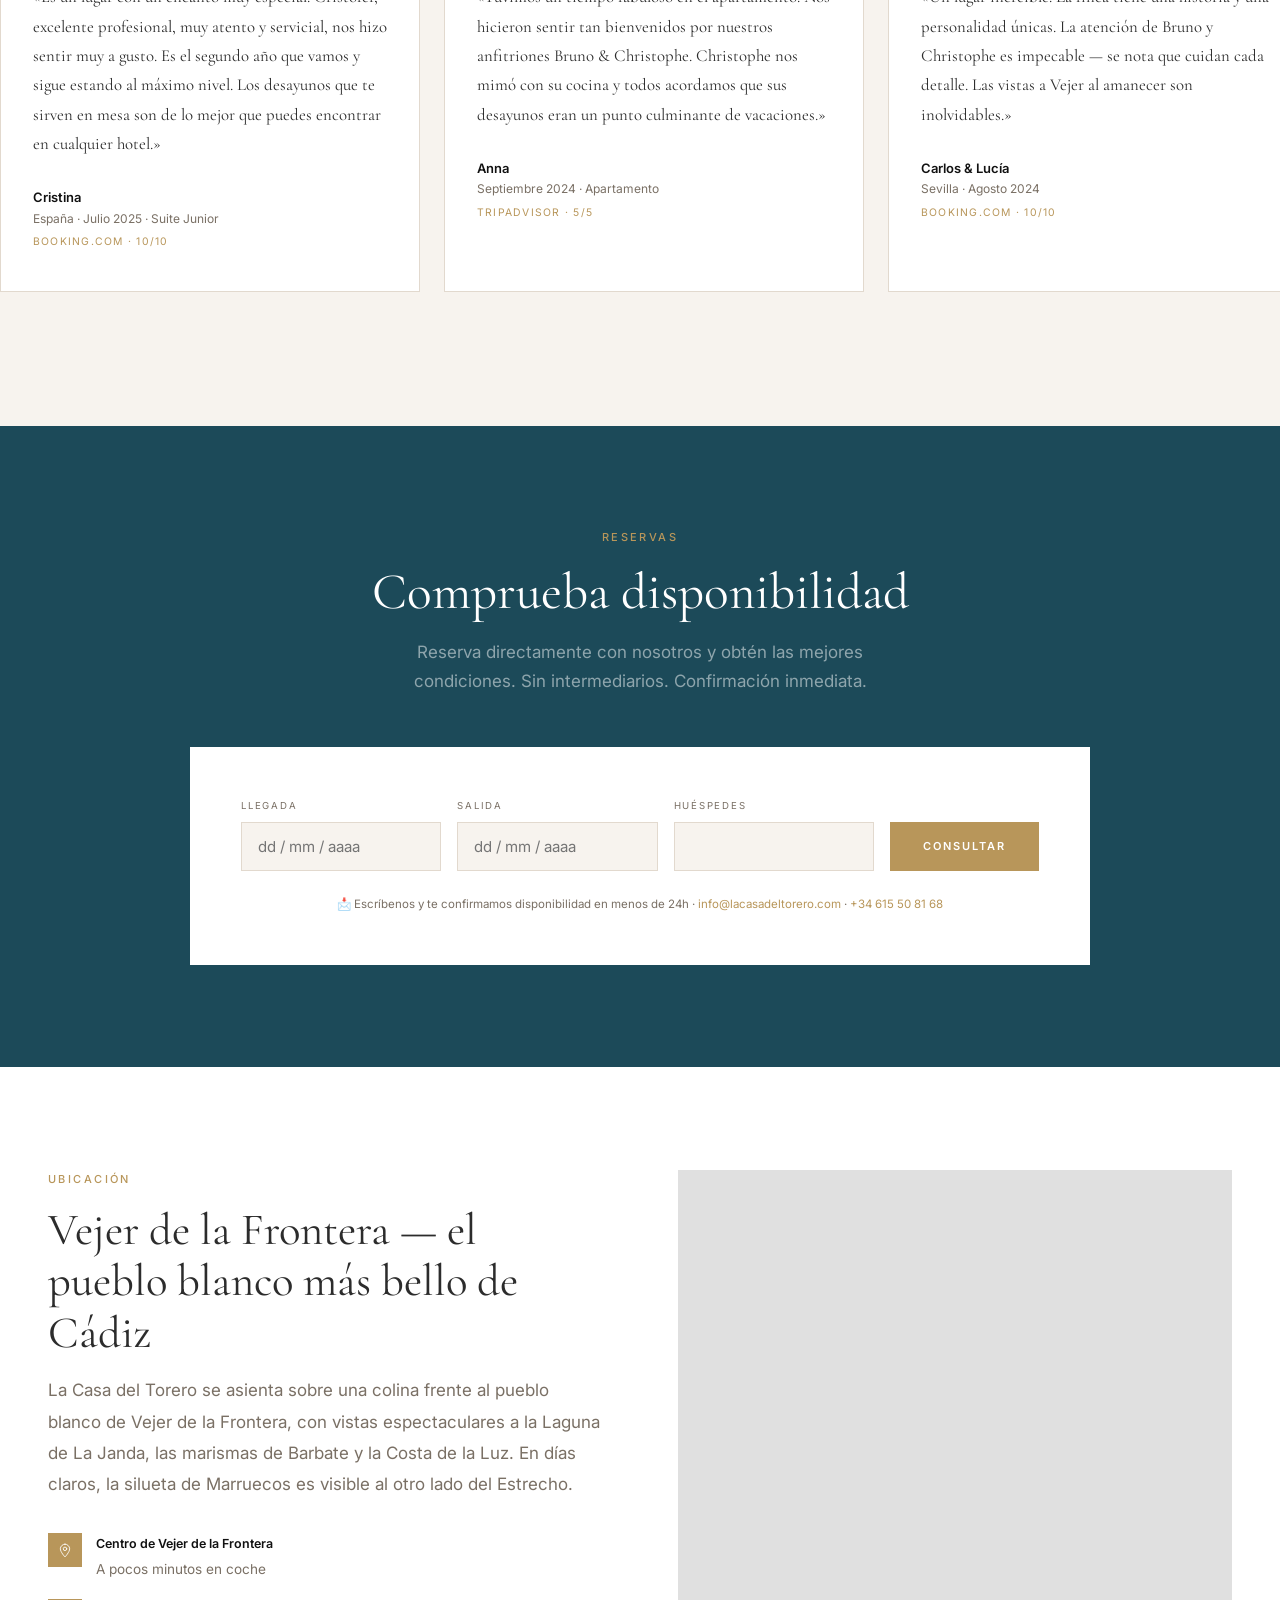
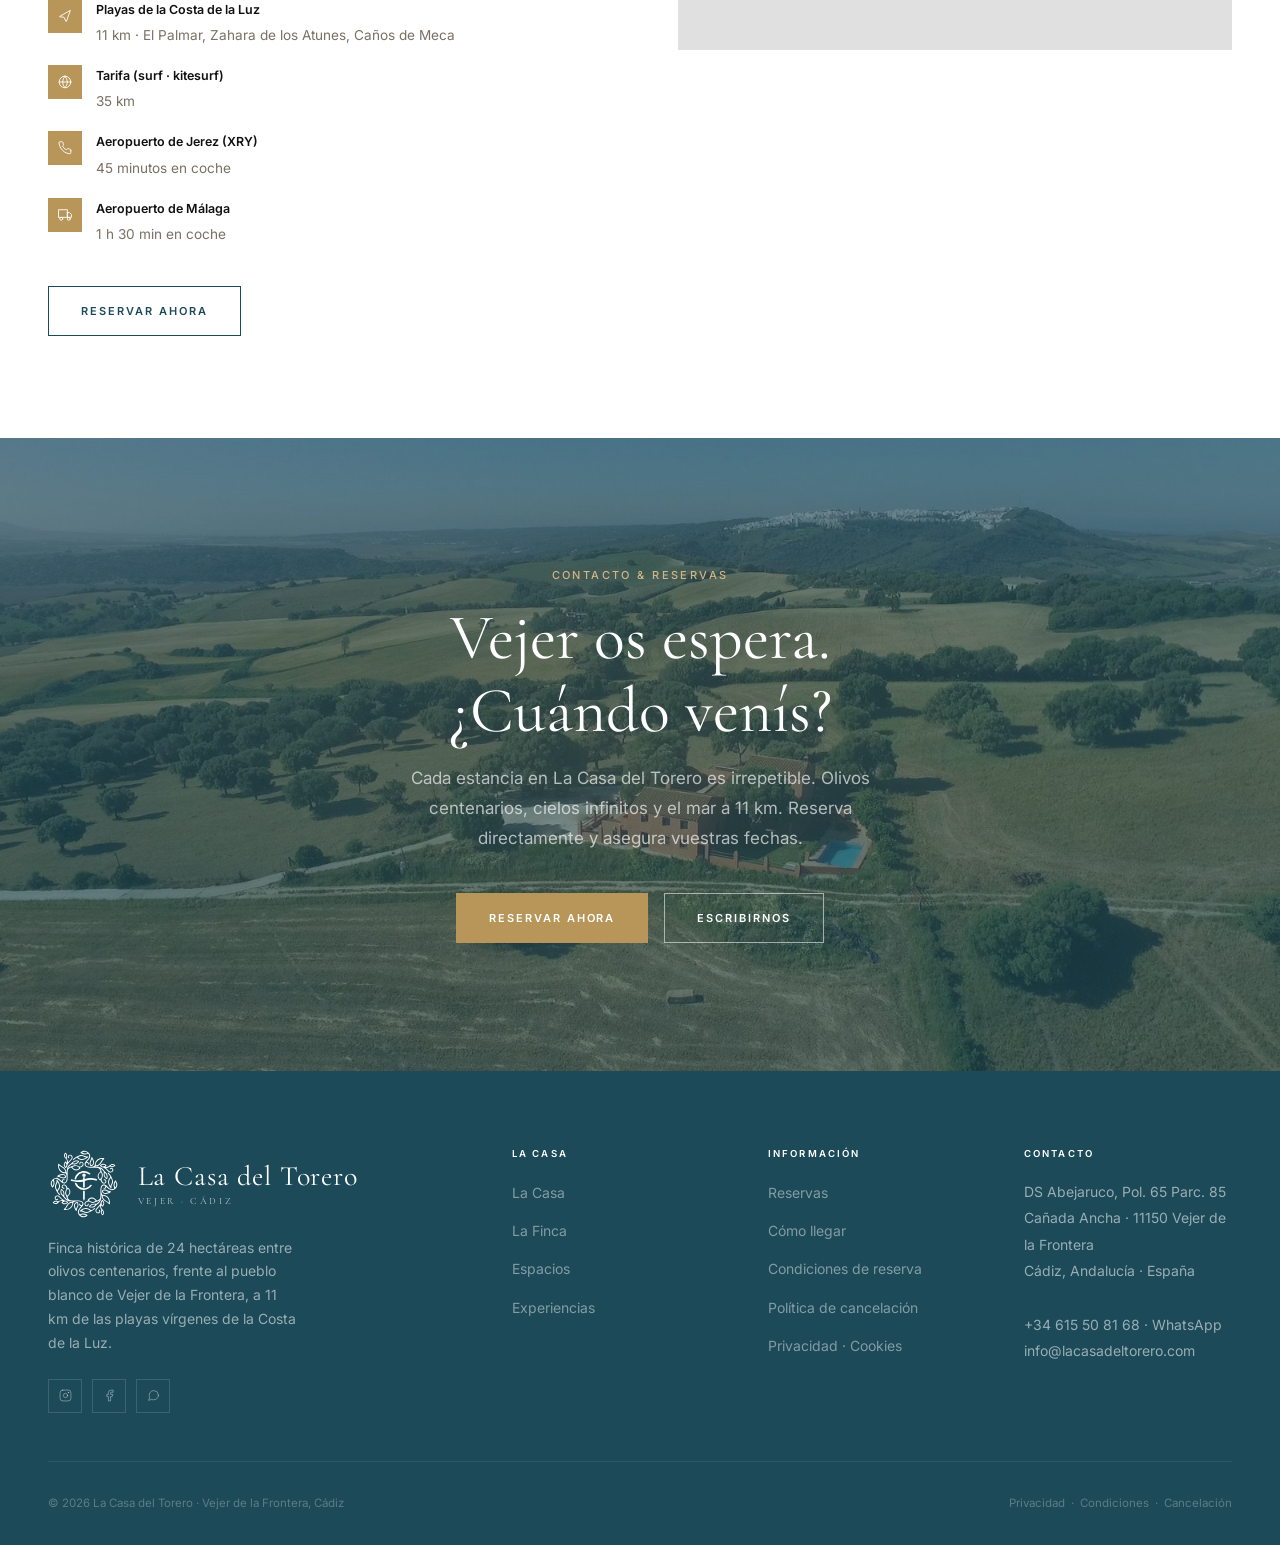
==== commit 55ce55ce: "Move Condé Nast Traveler to second position in prestige bar" ====
--- a/index.html
+++ b/index.html
@@ -681,6 +681,11 @@
       <img src="assets/img/Rusticae-logo.svg" alt="Rusticae" loading="lazy">
     </a>
 
+    <!-- Condé Nast Traveler -->
+    <a href="https://www.traveler.es/naturaleza/galerias/las-mejores-casas-rurales-para-pasar-el-verano-con-piscina-vistas/2660" target="_blank" rel="noopener" class="prestige-item" aria-label="Condé Nast Traveler">
+      <img src="assets/img/conde-nast-traveler.svg" alt="Condé Nast Traveler" loading="lazy">
+    </a>
+
     <!-- Secret Places -->
     <a href="https://www.secretplaces.com/vejer-de-la-frontera-boutique-hotels/la-casa-del-torero" target="_blank" rel="noopener" class="prestige-item" aria-label="Secret Places">
       <img src="assets/img/secretplaces-logo-white.svg" alt="Secret Places" loading="lazy">
@@ -691,14 +696,14 @@
       <img src="assets/img/Cosy-Places-Worldwide-white-long.svg" alt="Cosy Places" loading="lazy">
     </a>
 
+    <!-- The Hotel Guru -->
+    <a href="https://www.thehotelguru.com/best-hotels-in/spain/vejer-de-la-frontera" target="_blank" rel="noopener" class="prestige-item" aria-label="The Hotel Guru">
+      <img src="assets/img/logo_es.svg" alt="The Hotel Guru" loading="lazy">
+    </a>
+
     <!-- Further Afield — texto -->
     <a href="https://www.furtherafield.com/properties/la-casa-del-torerovejer-de-la-frontera-andalucia/" target="_blank" rel="noopener" class="prestige-item" aria-label="Further Afield">
       <span class="prestige-item__text">Further Afield</span>
-    </a>
-
-    <!-- The Hotel Guru -->
-    <a href="https://www.thehotelguru.com/best-hotels-in/spain/vejer-de-la-frontera" target="_blank" rel="noopener" class="prestige-item" aria-label="The Hotel Guru">
-      <img src="assets/img/logo_es.svg" alt="The Hotel Guru" loading="lazy">
     </a>
 
     <!-- Gay Séjour — texto -->
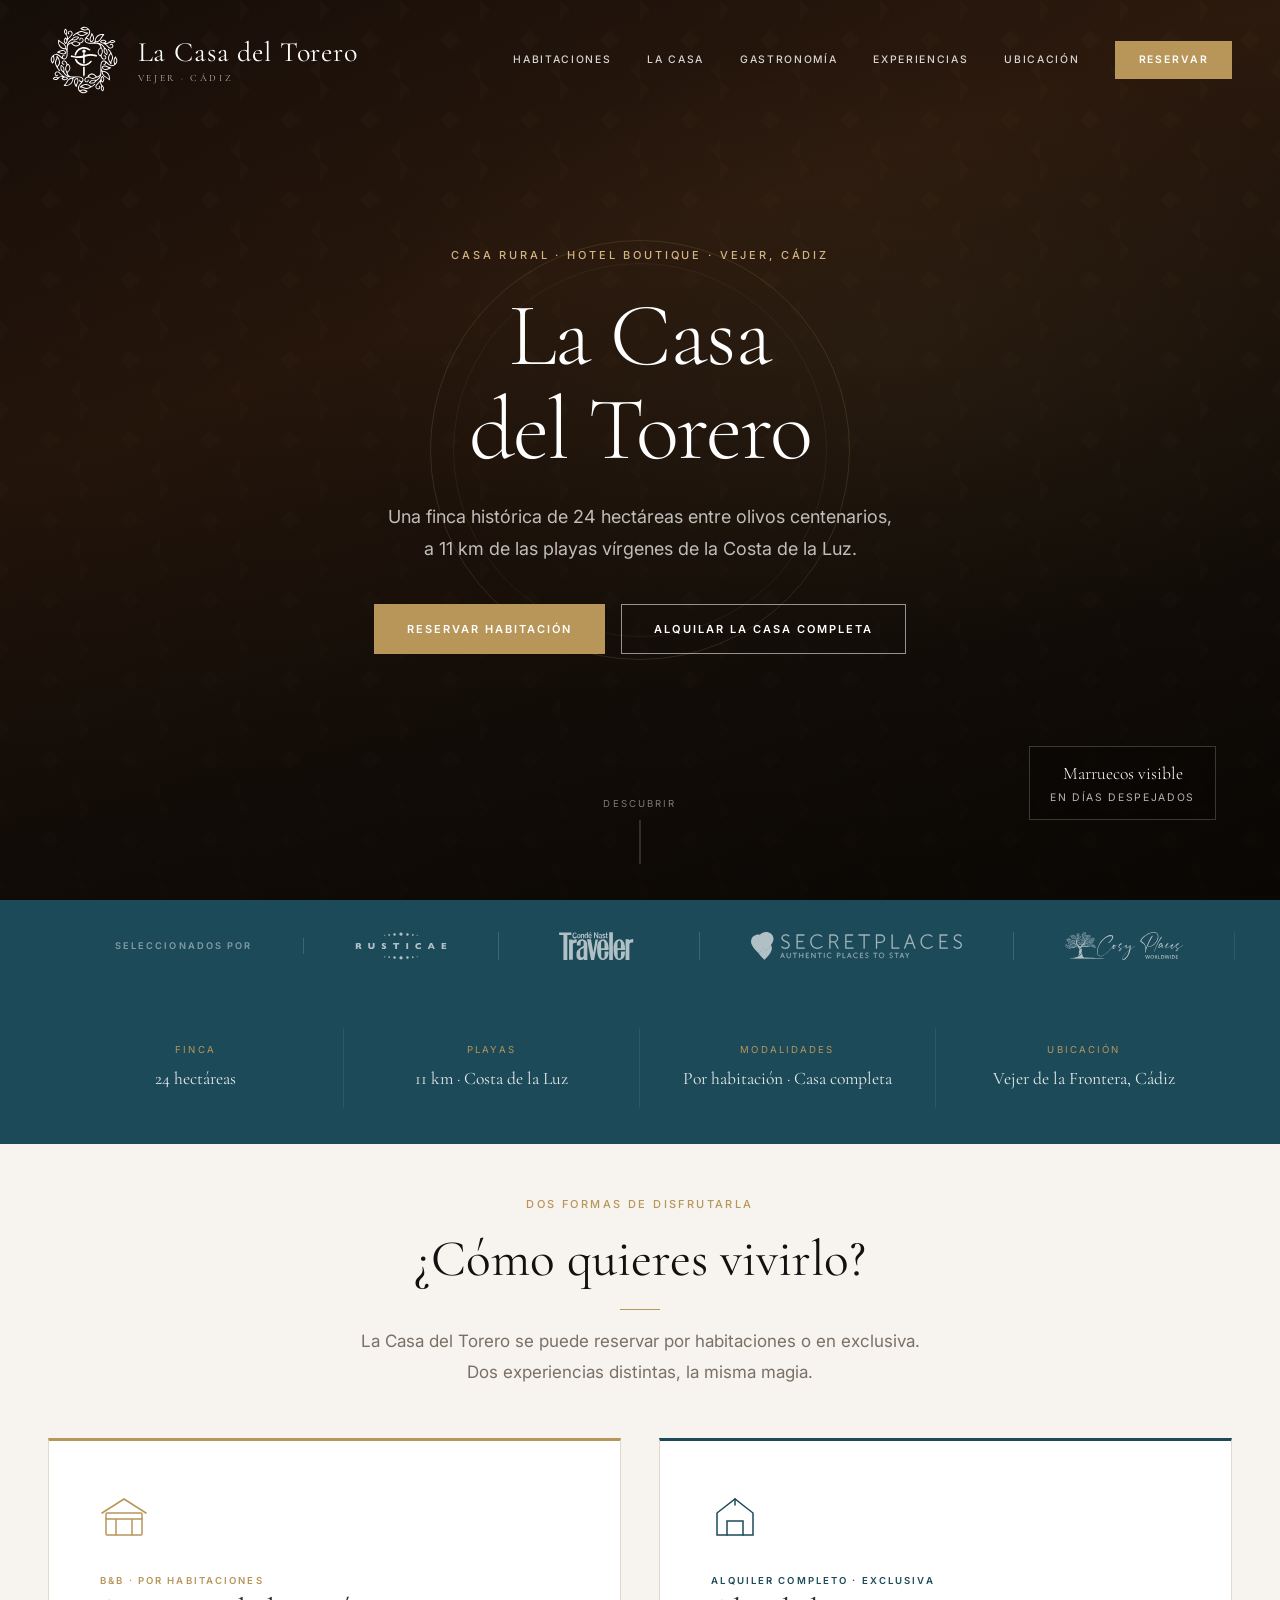
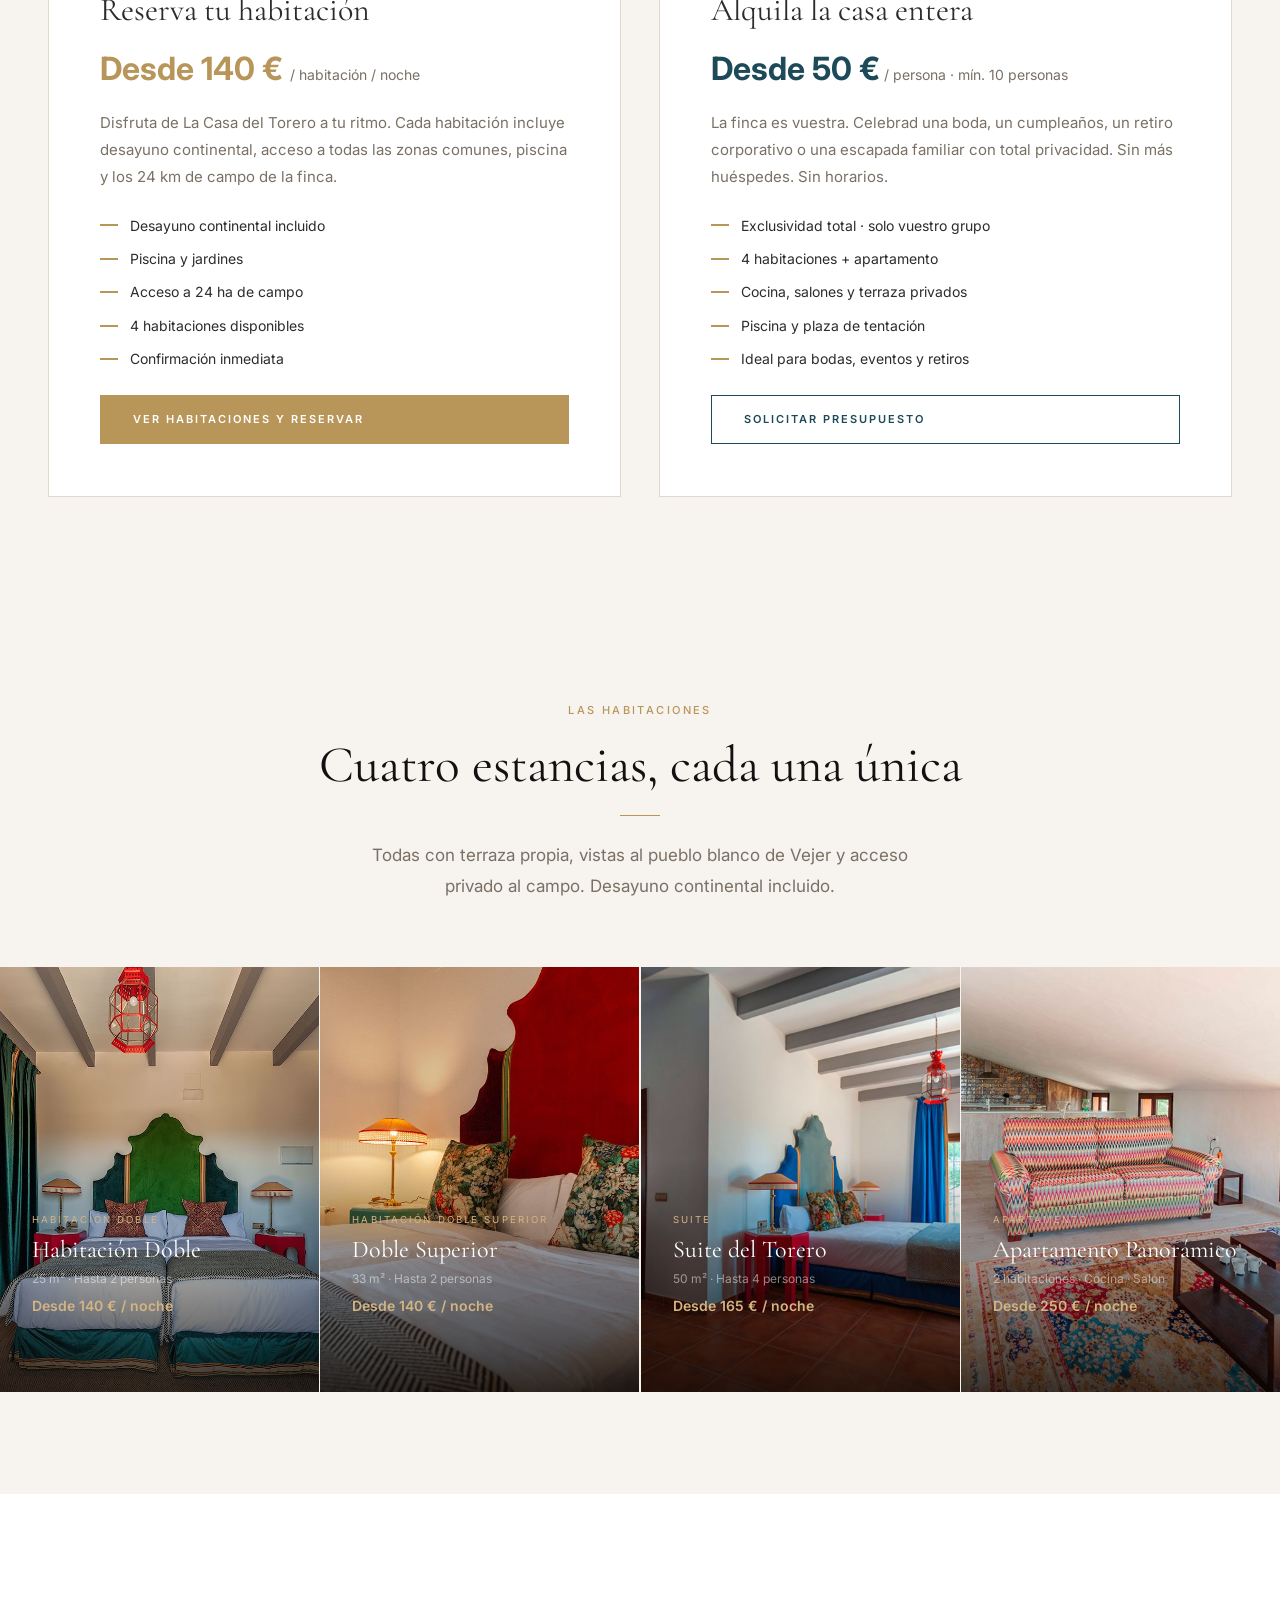
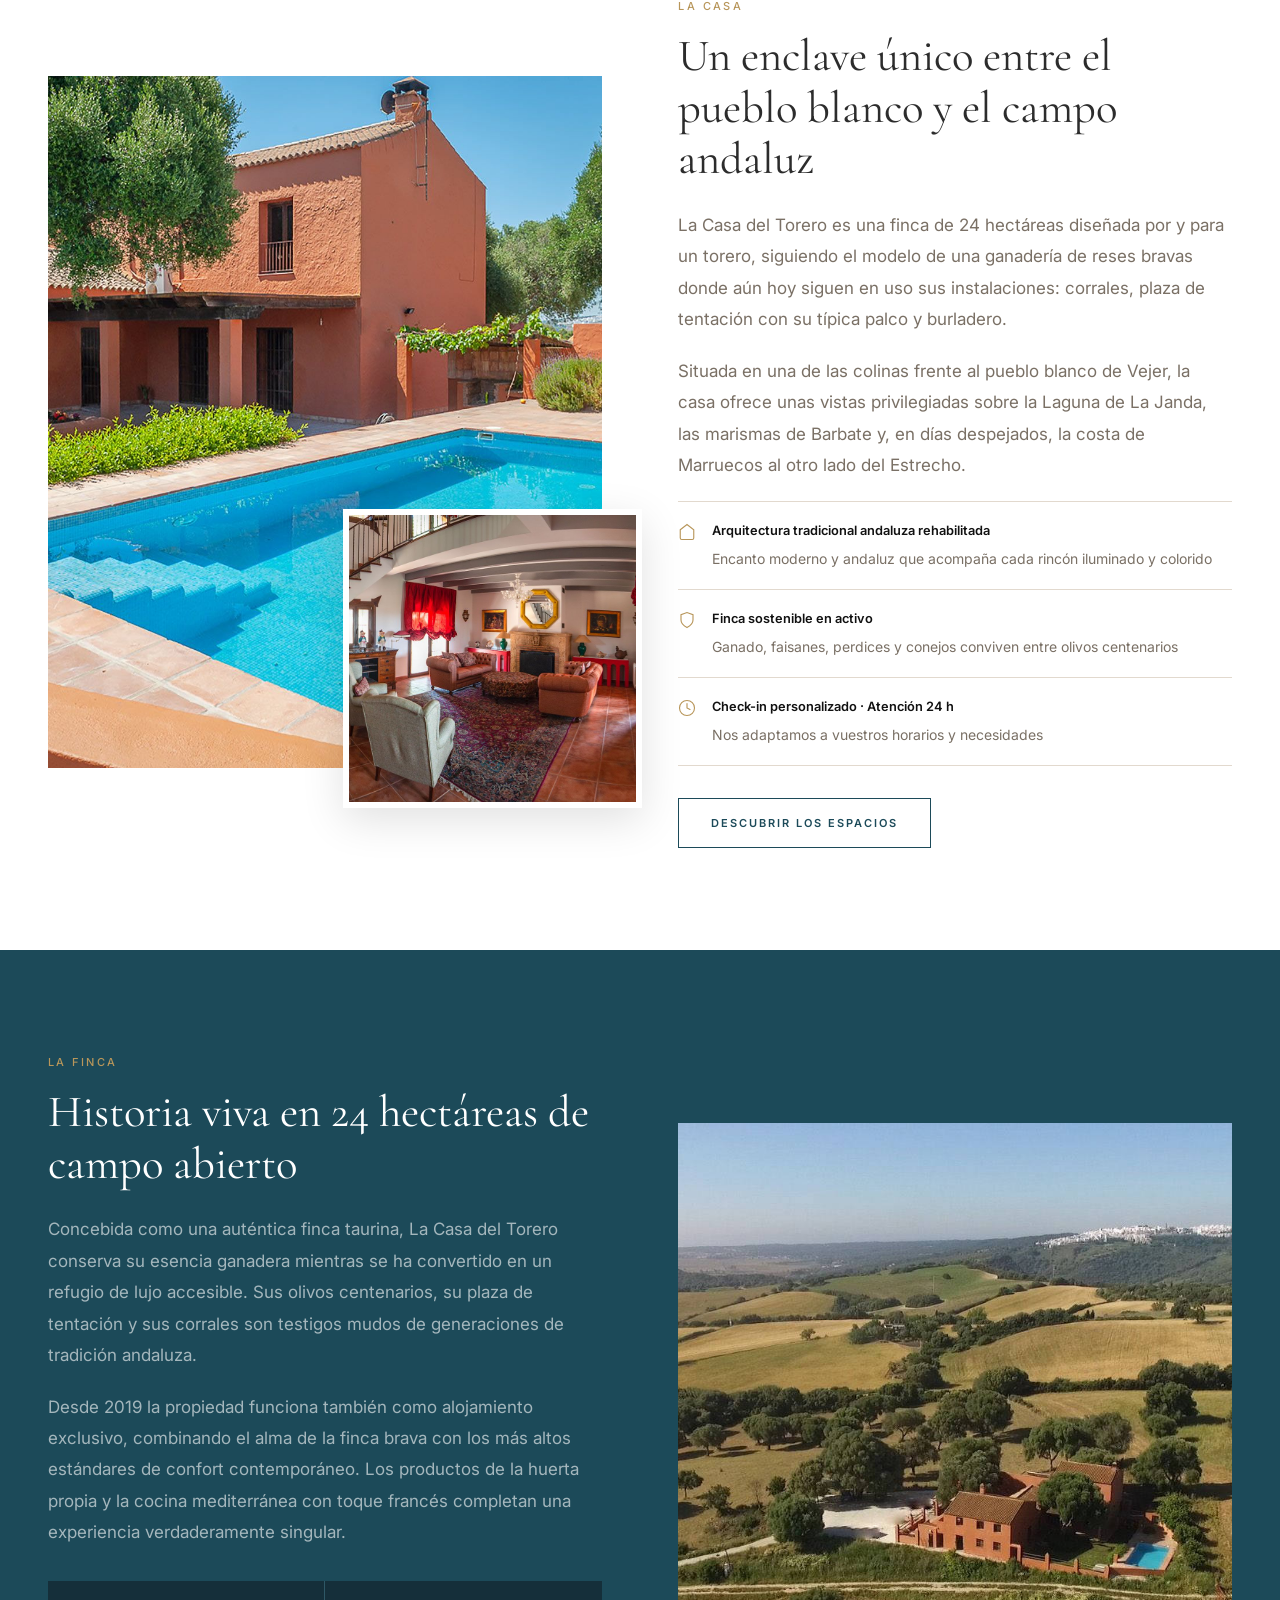
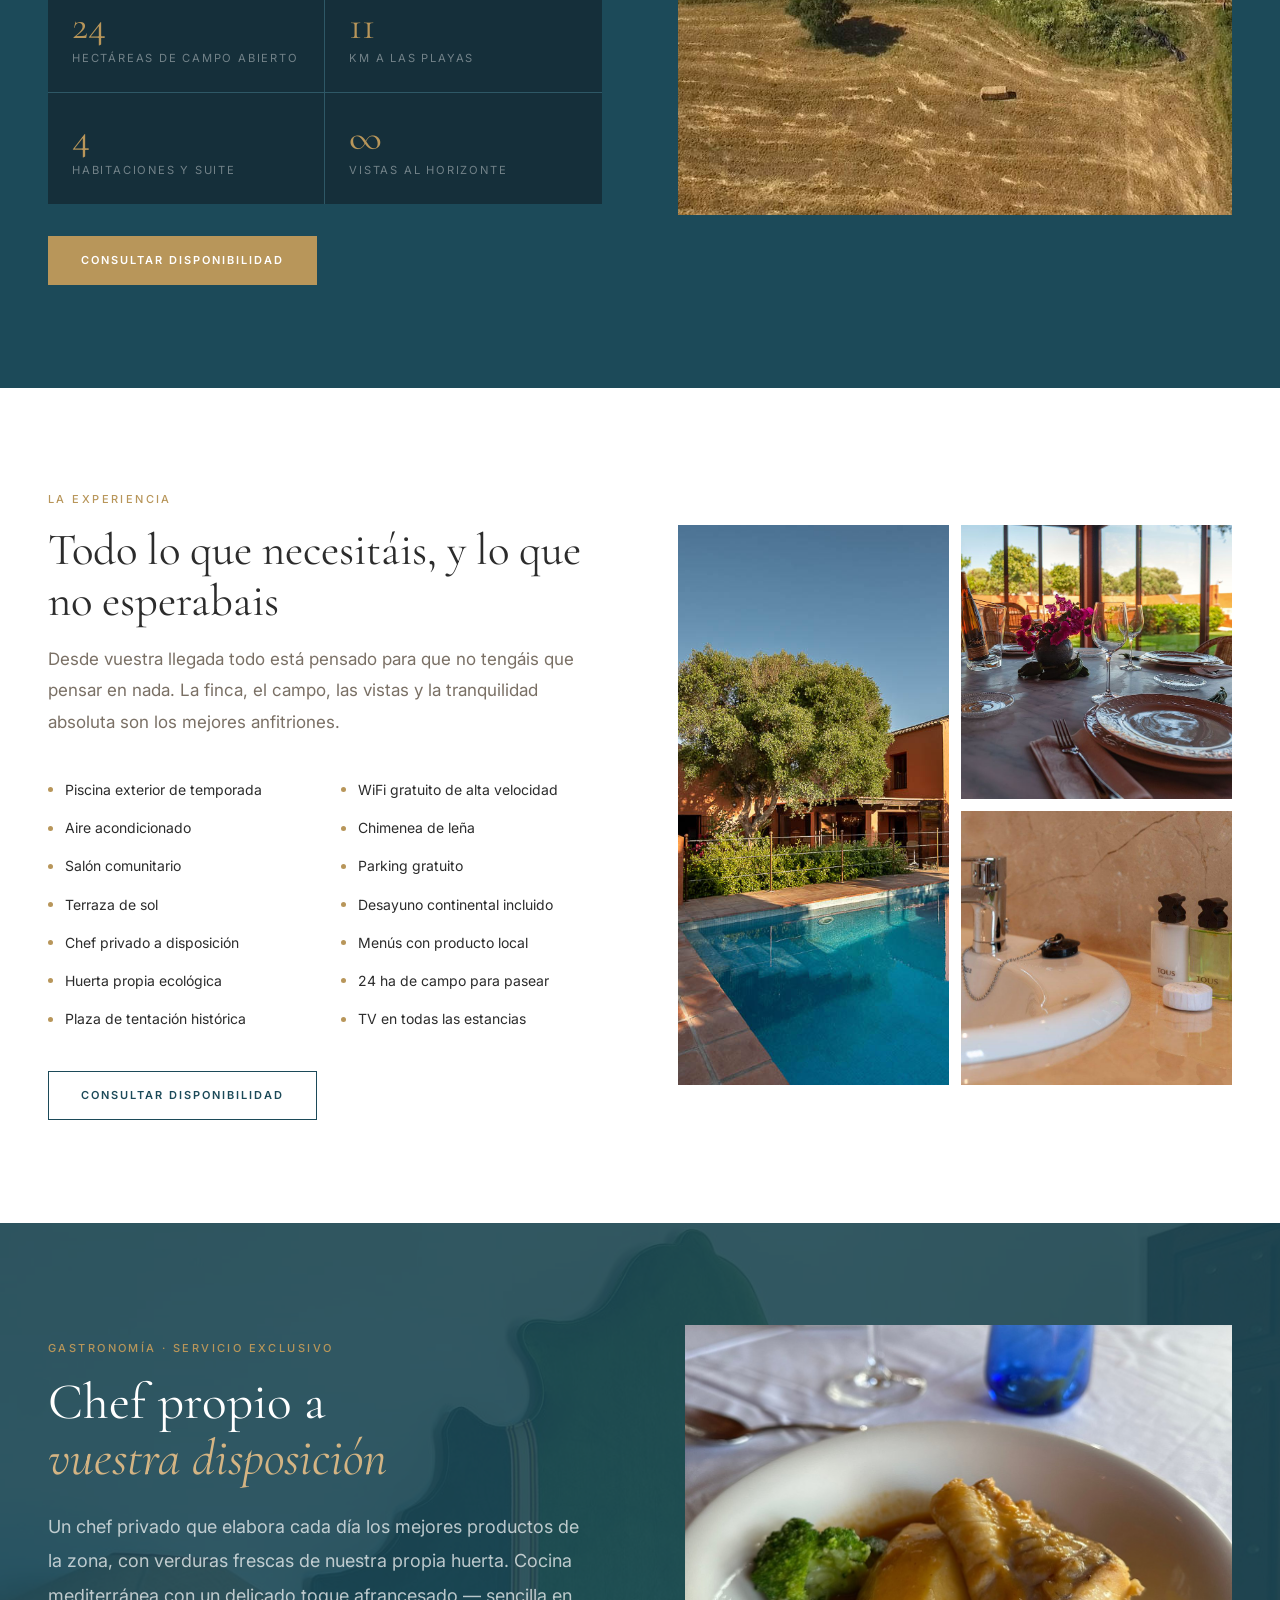
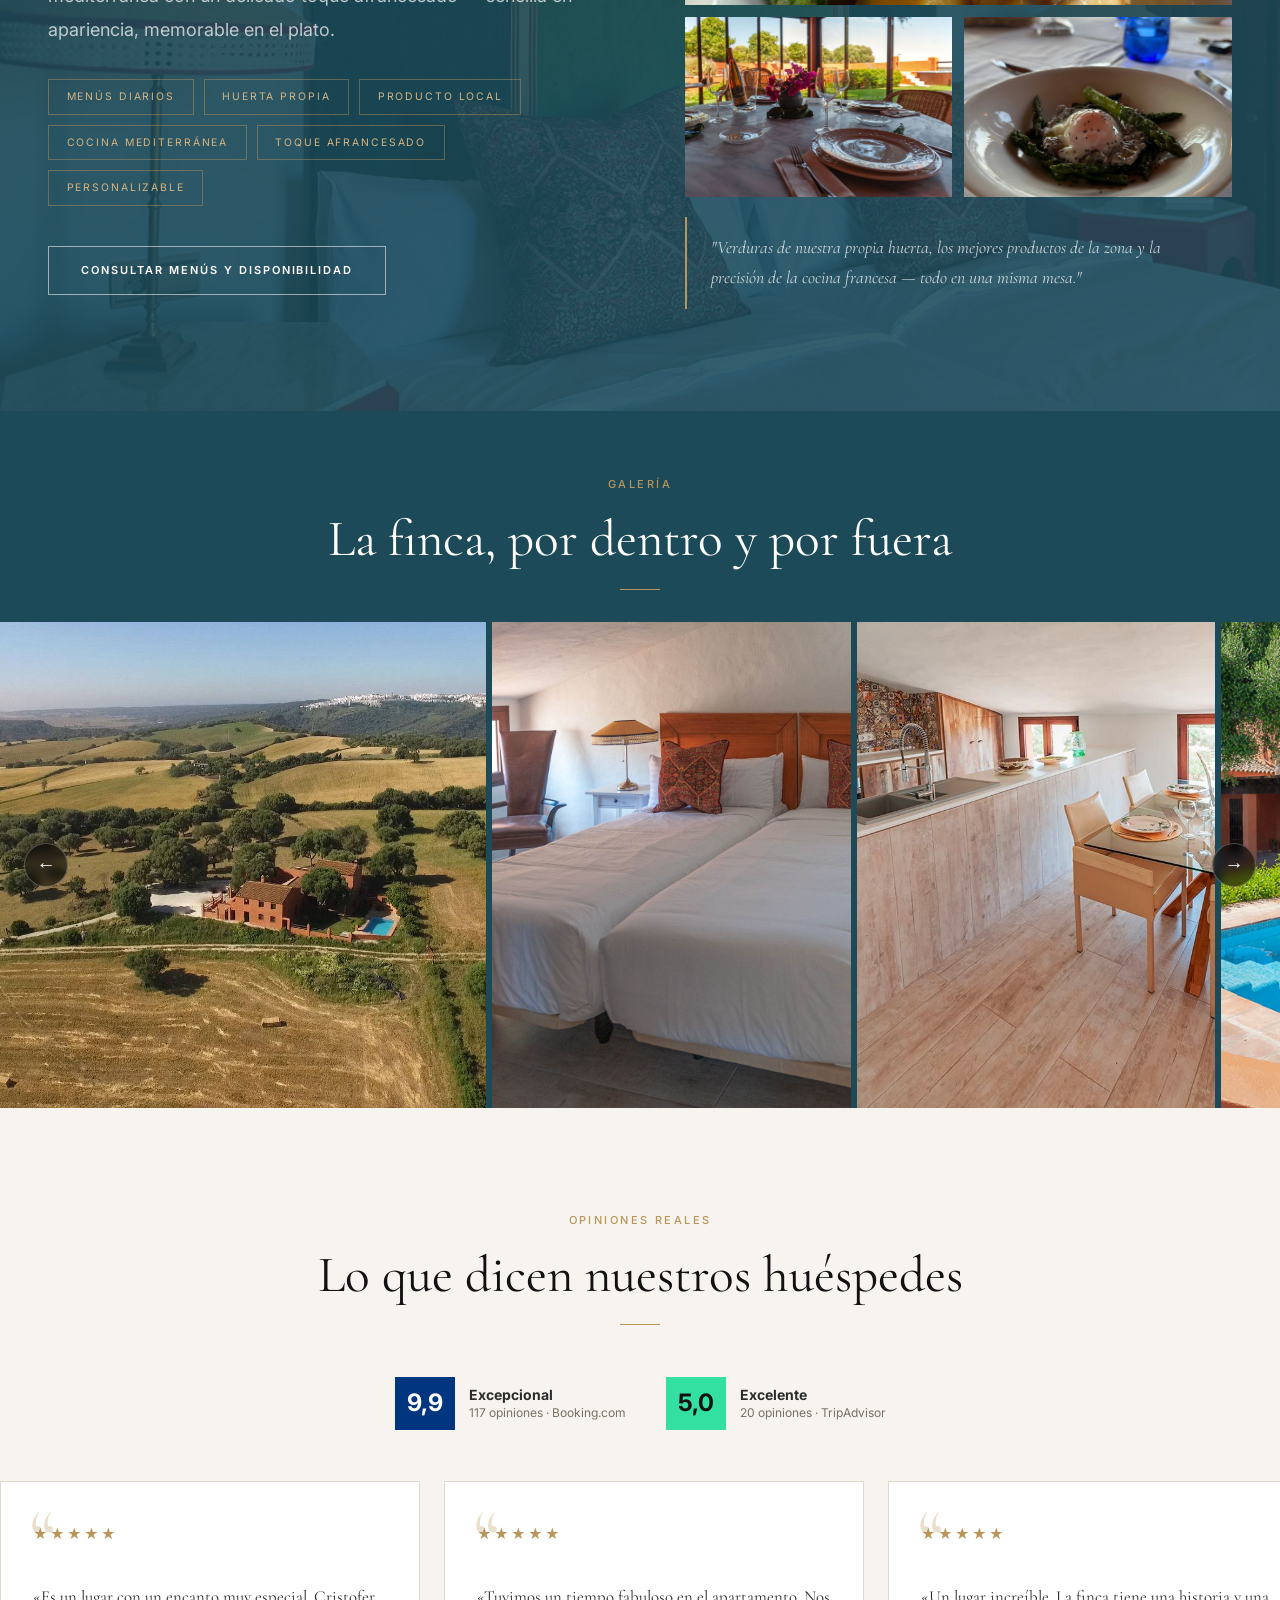
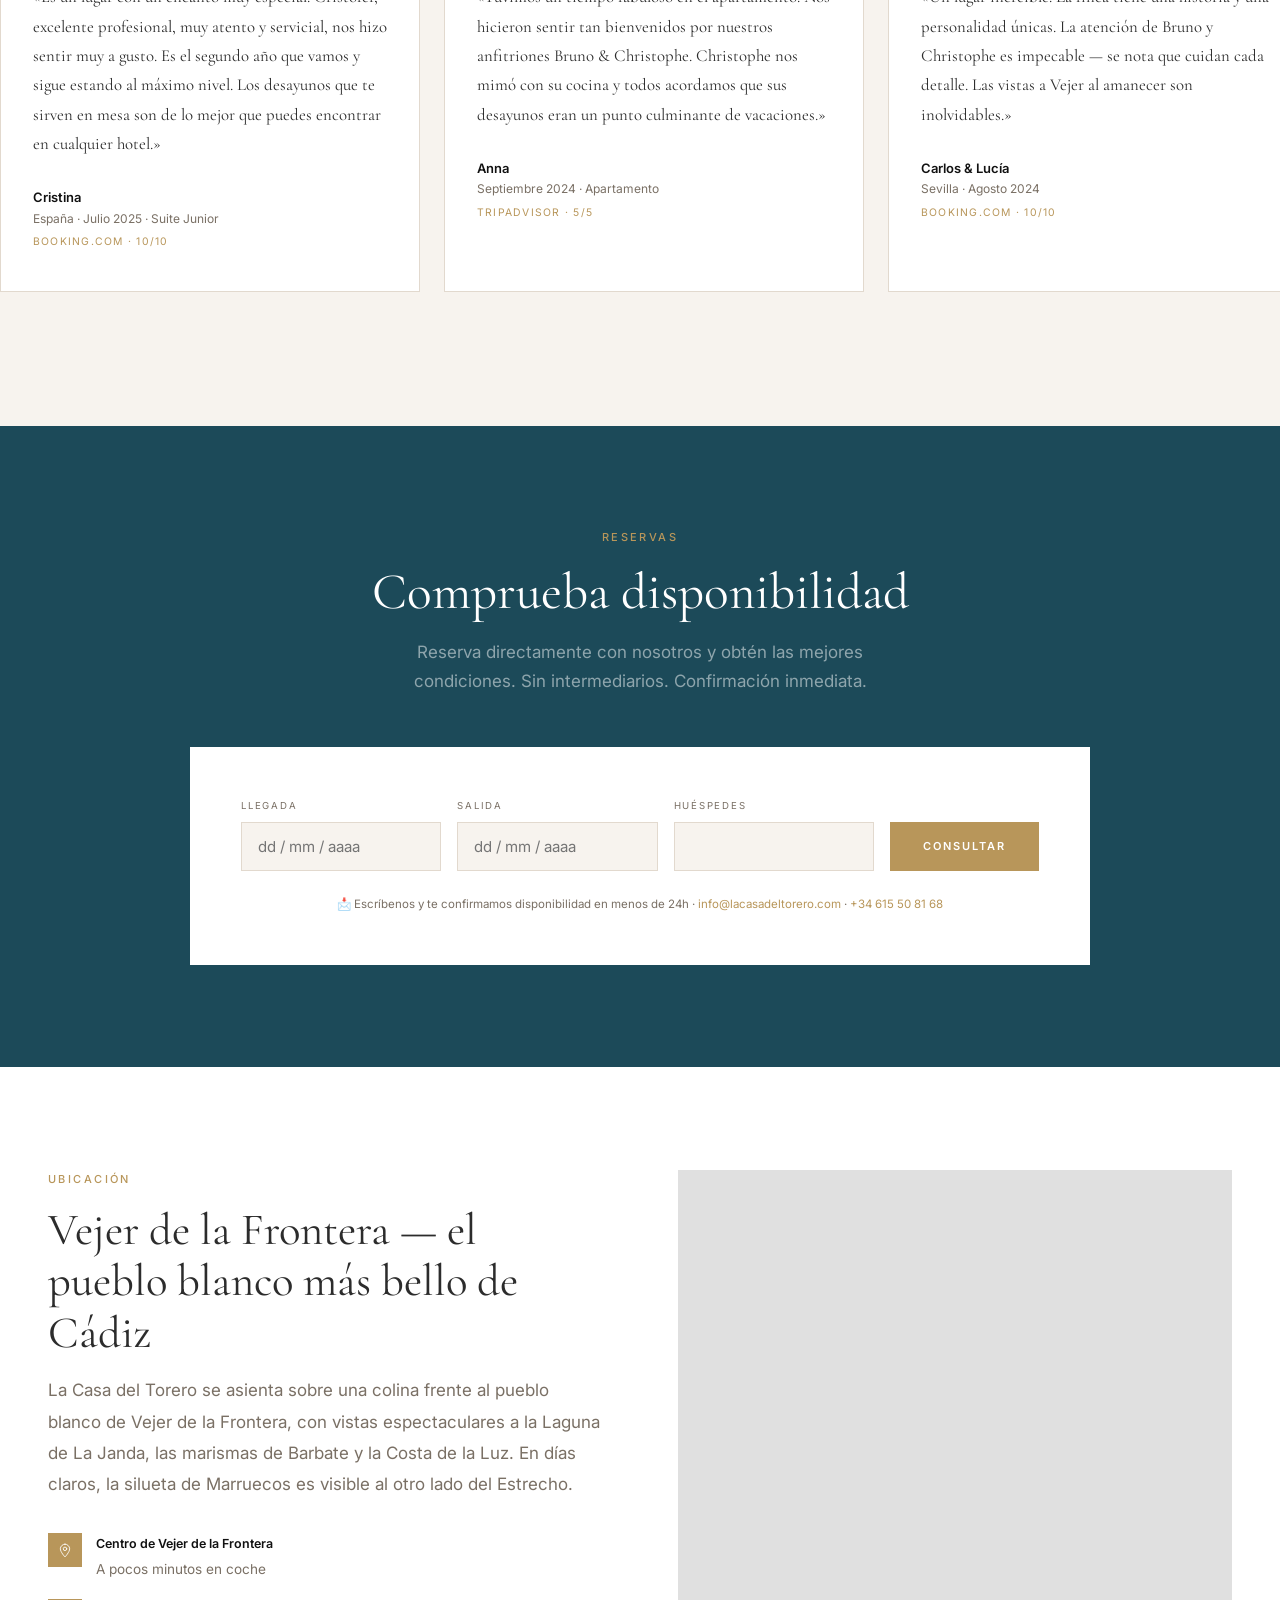
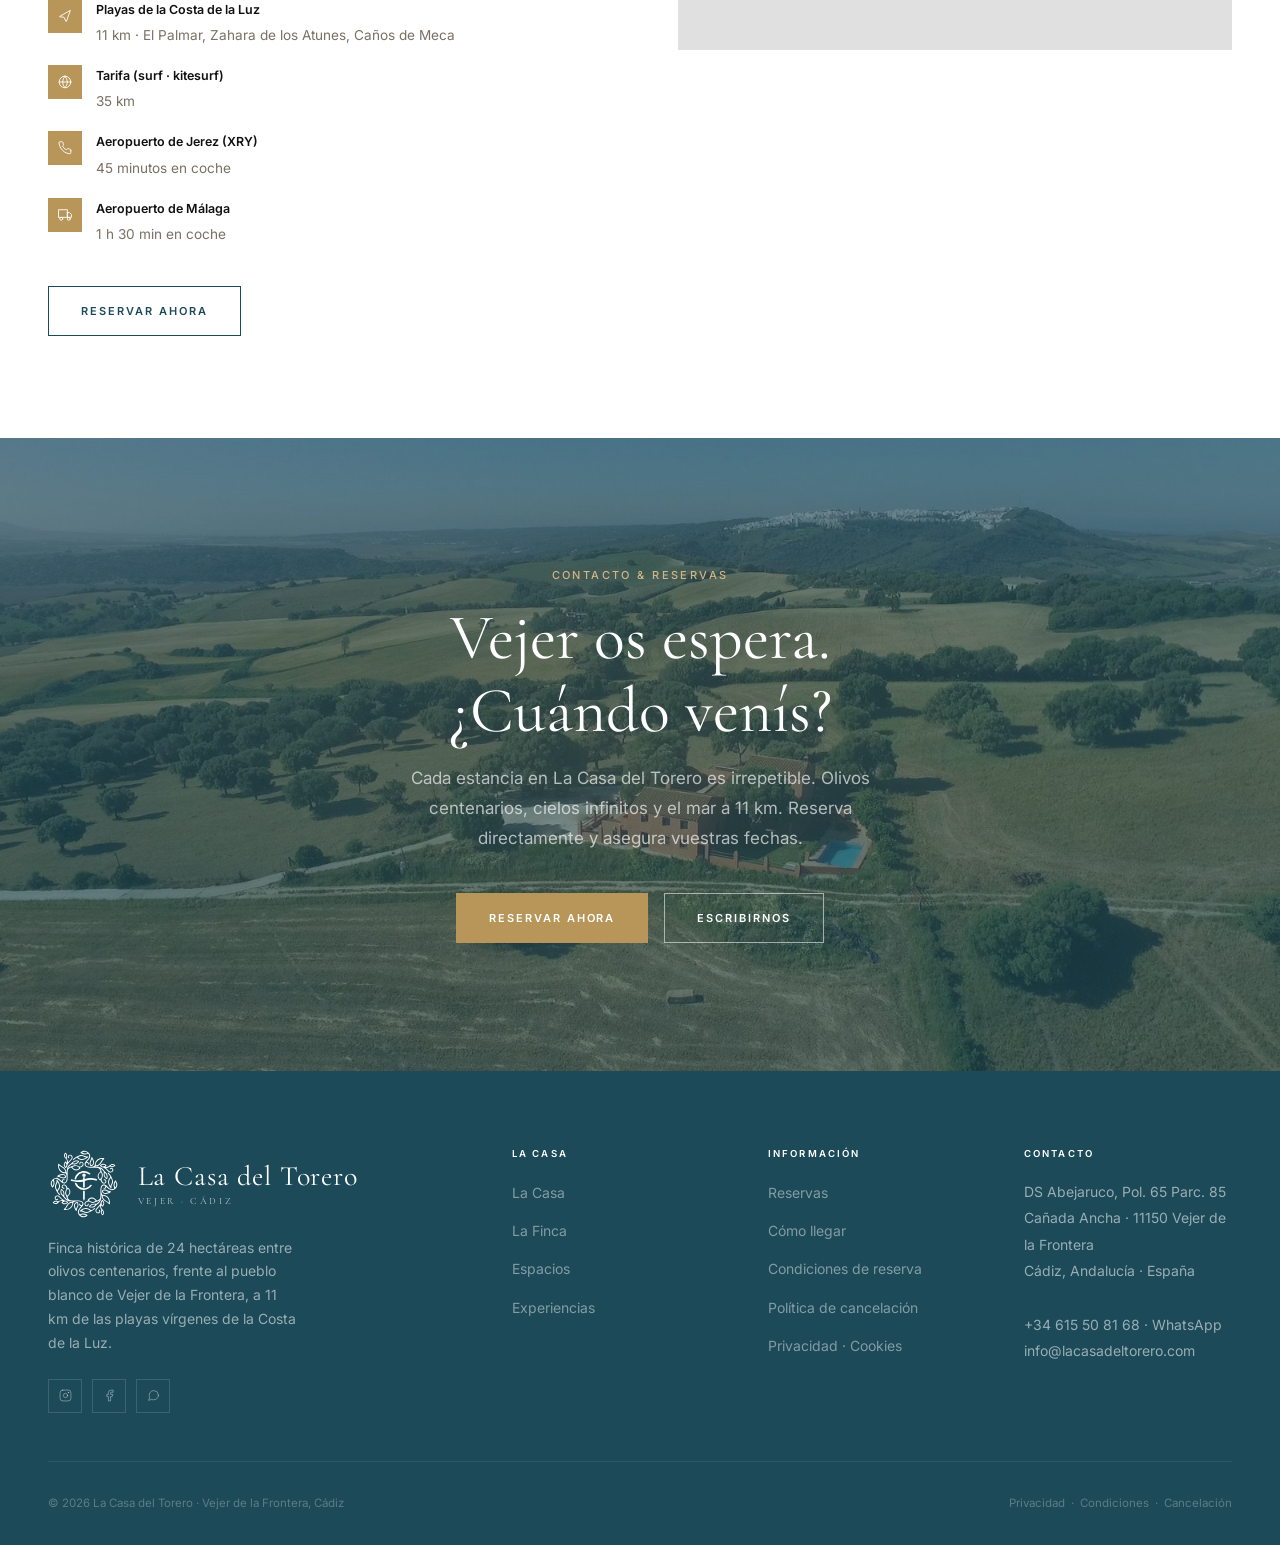
==== commit 864c09be: "Add subtle floating WhatsApp button in gold" ====
--- a/index.html
+++ b/index.html
@@ -487,6 +487,16 @@
 .prestige-item:hover img { opacity: 1; }
 .prestige-item__text { font-family: var(--serif); font-size: 1rem; font-weight: 400; letter-spacing: .18em; color: rgba(255,255,255,.65); white-space: nowrap; text-transform: uppercase; transition: color var(--ease); text-decoration: none; }
 .prestige-item:hover .prestige-item__text { color: #fff; }
+
+/* ═══════════ WHATSAPP FLOTANTE ═══════════ */
+.wa-float { position: fixed; bottom: 2rem; right: 2rem; z-index: 999; display: flex; align-items: center; gap: .65rem; text-decoration: none; opacity: 0; transform: translateY(8px); transition: opacity .5s ease, transform .5s ease; pointer-events: none; }
+.wa-float.visible { opacity: 1; transform: translateY(0); pointer-events: auto; }
+.wa-float__btn { width: 52px; height: 52px; border-radius: 50%; background: var(--gold); display: flex; align-items: center; justify-content: center; box-shadow: 0 4px 16px rgba(184,150,90,.35); transition: background var(--ease), transform var(--ease), box-shadow var(--ease); flex-shrink: 0; }
+.wa-float__btn svg { width: 26px; height: 26px; fill: #fff; }
+.wa-float:hover .wa-float__btn { background: var(--gold-lt); transform: scale(1.07); box-shadow: 0 6px 24px rgba(184,150,90,.45); }
+.wa-float__label { background: var(--gold); color: #fff; font-family: var(--sans); font-size: .72rem; font-weight: 500; letter-spacing: .04em; padding: .45rem .85rem; border-radius: 20px; white-space: nowrap; box-shadow: 0 4px 12px rgba(184,150,90,.3); opacity: 0; transform: translateX(6px); transition: opacity .3s ease .1s, transform .3s ease .1s; }
+.wa-float:hover .wa-float__label { opacity: 1; transform: translateX(0); }
+@media(max-width:768px) { .wa-float { bottom: 1.5rem; right: 1.25rem; } .wa-float__label { display: none; } }
 
 /* ═══════════ CTA BANNER ═══════════ */
 .cta-banner {
@@ -1511,5 +1521,22 @@
 })();
 </script>
 
+<!-- ══════════════════ WHATSAPP FLOTANTE ══════════════════ -->
+<a href="https://wa.me/34615508168" target="_blank" rel="noopener" class="wa-float" id="waFloat" aria-label="Contactar por WhatsApp">
+  <span class="wa-float__label">¿Hablamos?</span>
+  <span class="wa-float__btn">
+    <svg viewBox="0 0 24 24" xmlns="http://www.w3.org/2000/svg"><path d="M17.472 14.382c-.297-.149-1.758-.867-2.03-.967-.273-.099-.471-.148-.67.15-.197.297-.767.966-.94 1.164-.173.199-.347.223-.644.075-.297-.15-1.255-.463-2.39-1.475-.883-.788-1.48-1.761-1.653-2.059-.173-.297-.018-.458.13-.606.134-.133.298-.347.446-.52.149-.174.198-.298.298-.497.099-.198.05-.371-.025-.52-.075-.149-.669-1.612-.916-2.207-.242-.579-.487-.5-.669-.51-.173-.008-.371-.01-.57-.01-.198 0-.52.074-.792.372-.272.297-1.04 1.016-1.04 2.479 0 1.462 1.065 2.875 1.213 3.074.149.198 2.096 3.2 5.077 4.487.709.306 1.262.489 1.694.625.712.227 1.36.195 1.871.118.571-.085 1.758-.719 2.006-1.413.248-.694.248-1.289.173-1.413-.074-.124-.272-.198-.57-.347m-5.421 7.403h-.004a9.87 9.87 0 01-5.031-1.378l-.361-.214-3.741.982.998-3.648-.235-.374a9.86 9.86 0 01-1.51-5.26c.001-5.45 4.436-9.884 9.888-9.884 2.64 0 5.122 1.03 6.988 2.898a9.825 9.825 0 012.893 6.994c-.003 5.45-4.437 9.884-9.885 9.884m8.413-18.297A11.815 11.815 0 0012.05 0C5.495 0 .16 5.335.157 11.892c0 2.096.547 4.142 1.588 5.945L.057 24l6.305-1.654a11.882 11.882 0 005.683 1.448h.005c6.554 0 11.89-5.335 11.893-11.893a11.821 11.821 0 00-3.48-8.413z"/></svg>
+  </span>
+</a>
+<script>
+(function(){
+  var btn = document.getElementById('waFloat');
+  window.addEventListener('scroll', function(){
+    if(window.scrollY > 300) btn.classList.add('visible');
+    else btn.classList.remove('visible');
+  }, {passive:true});
+})();
+</script>
+
 </body>
 </html>
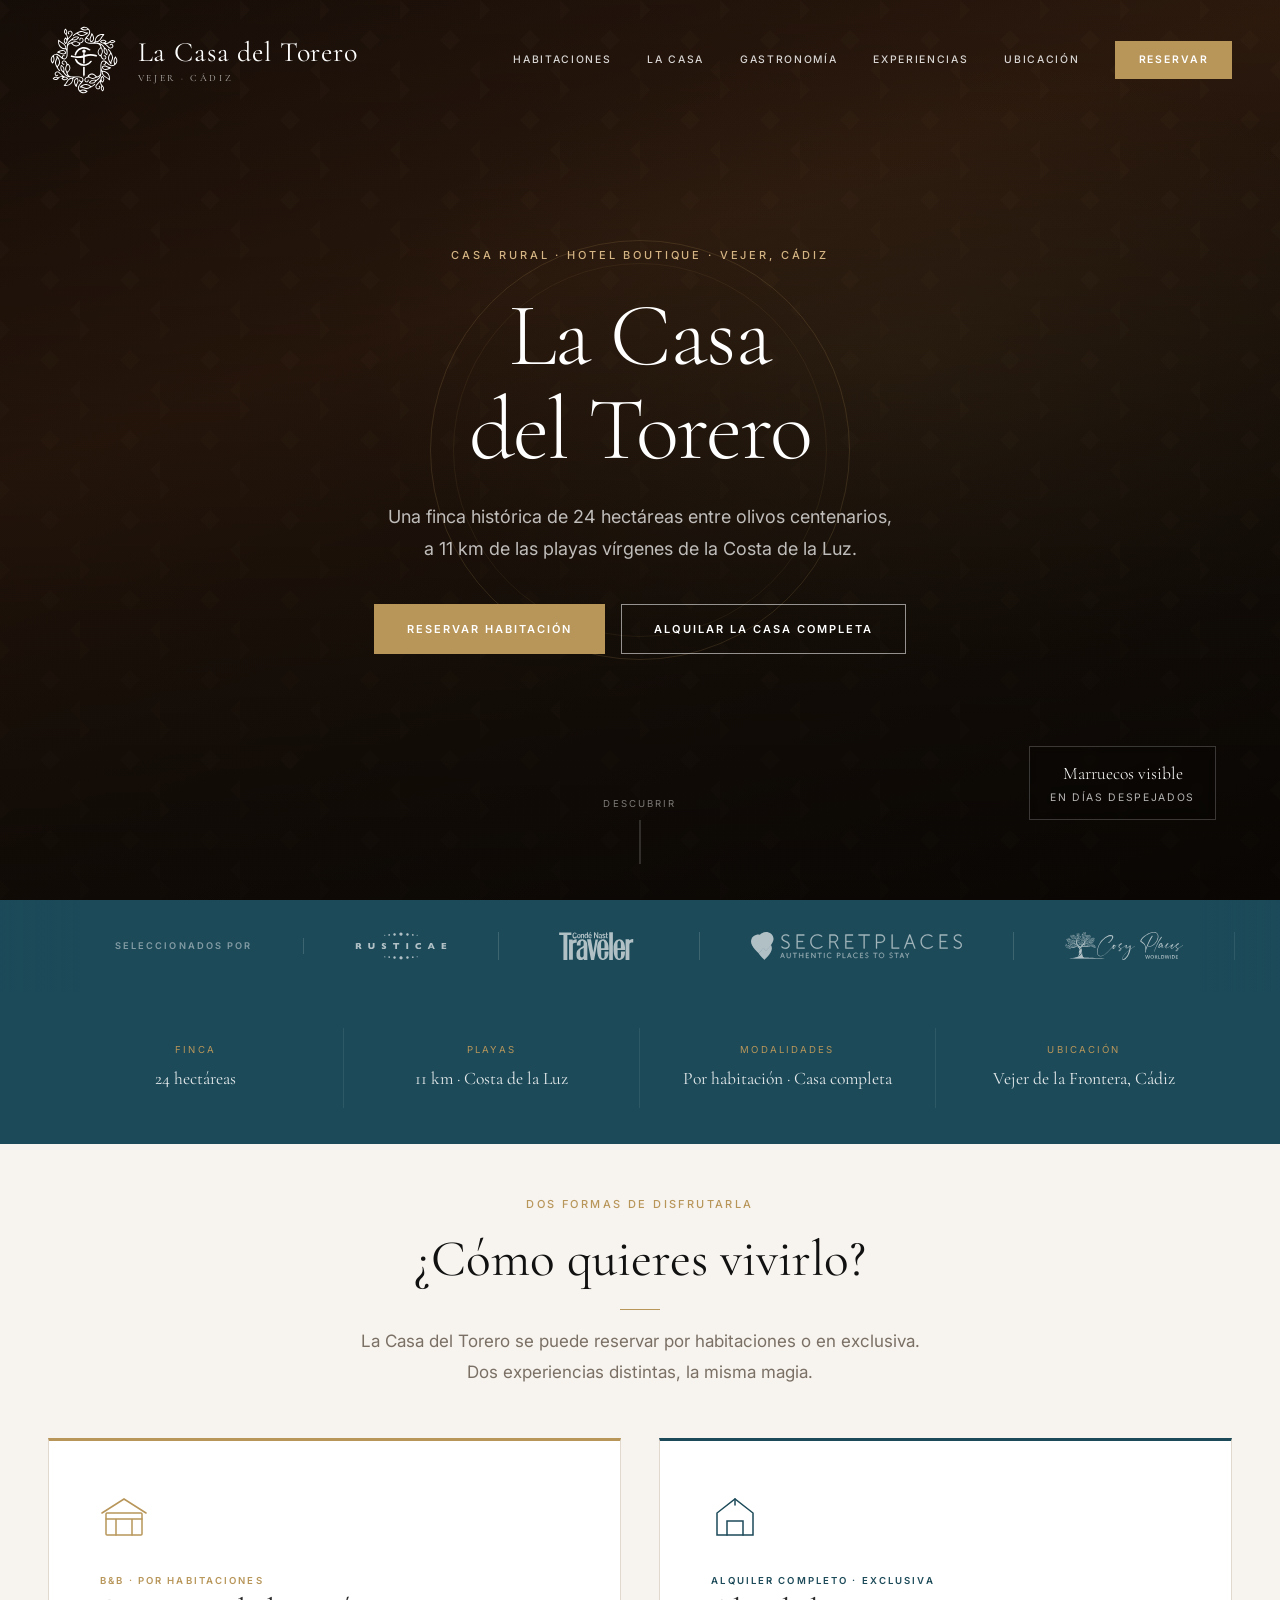
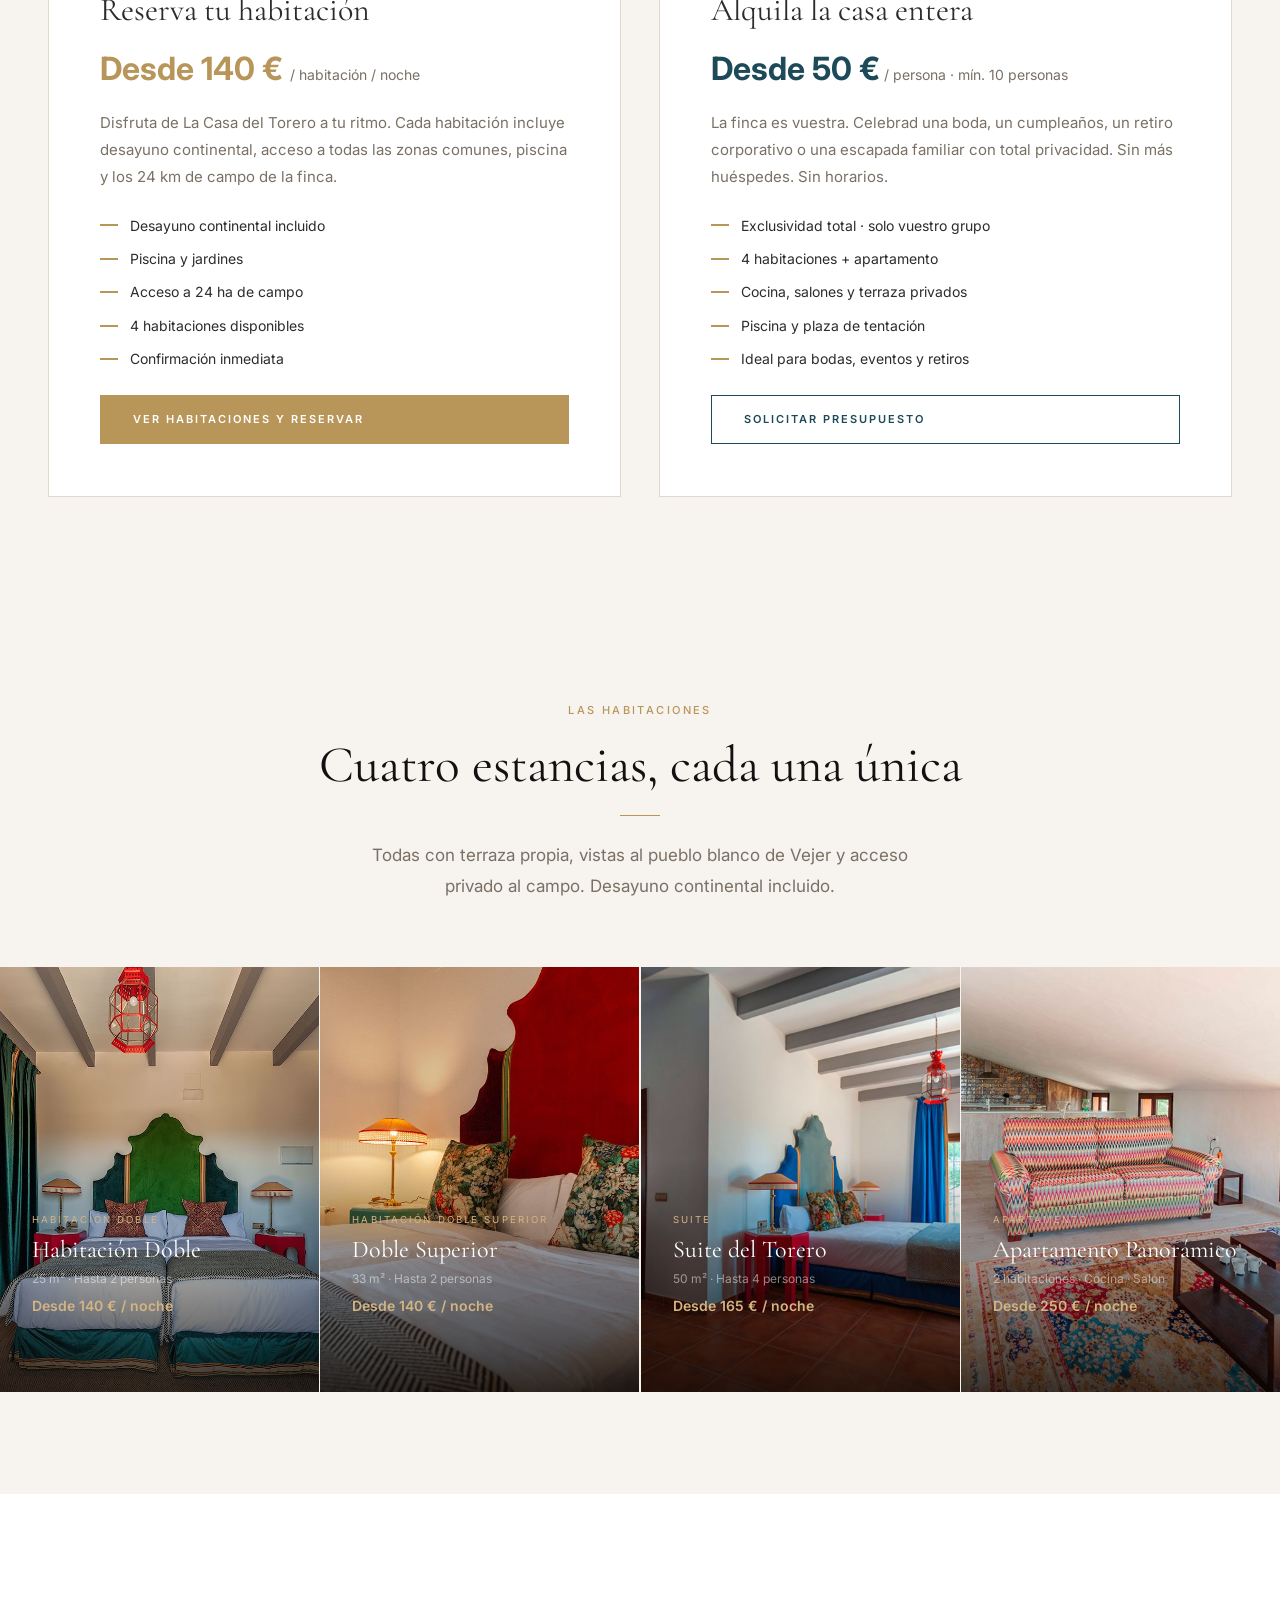
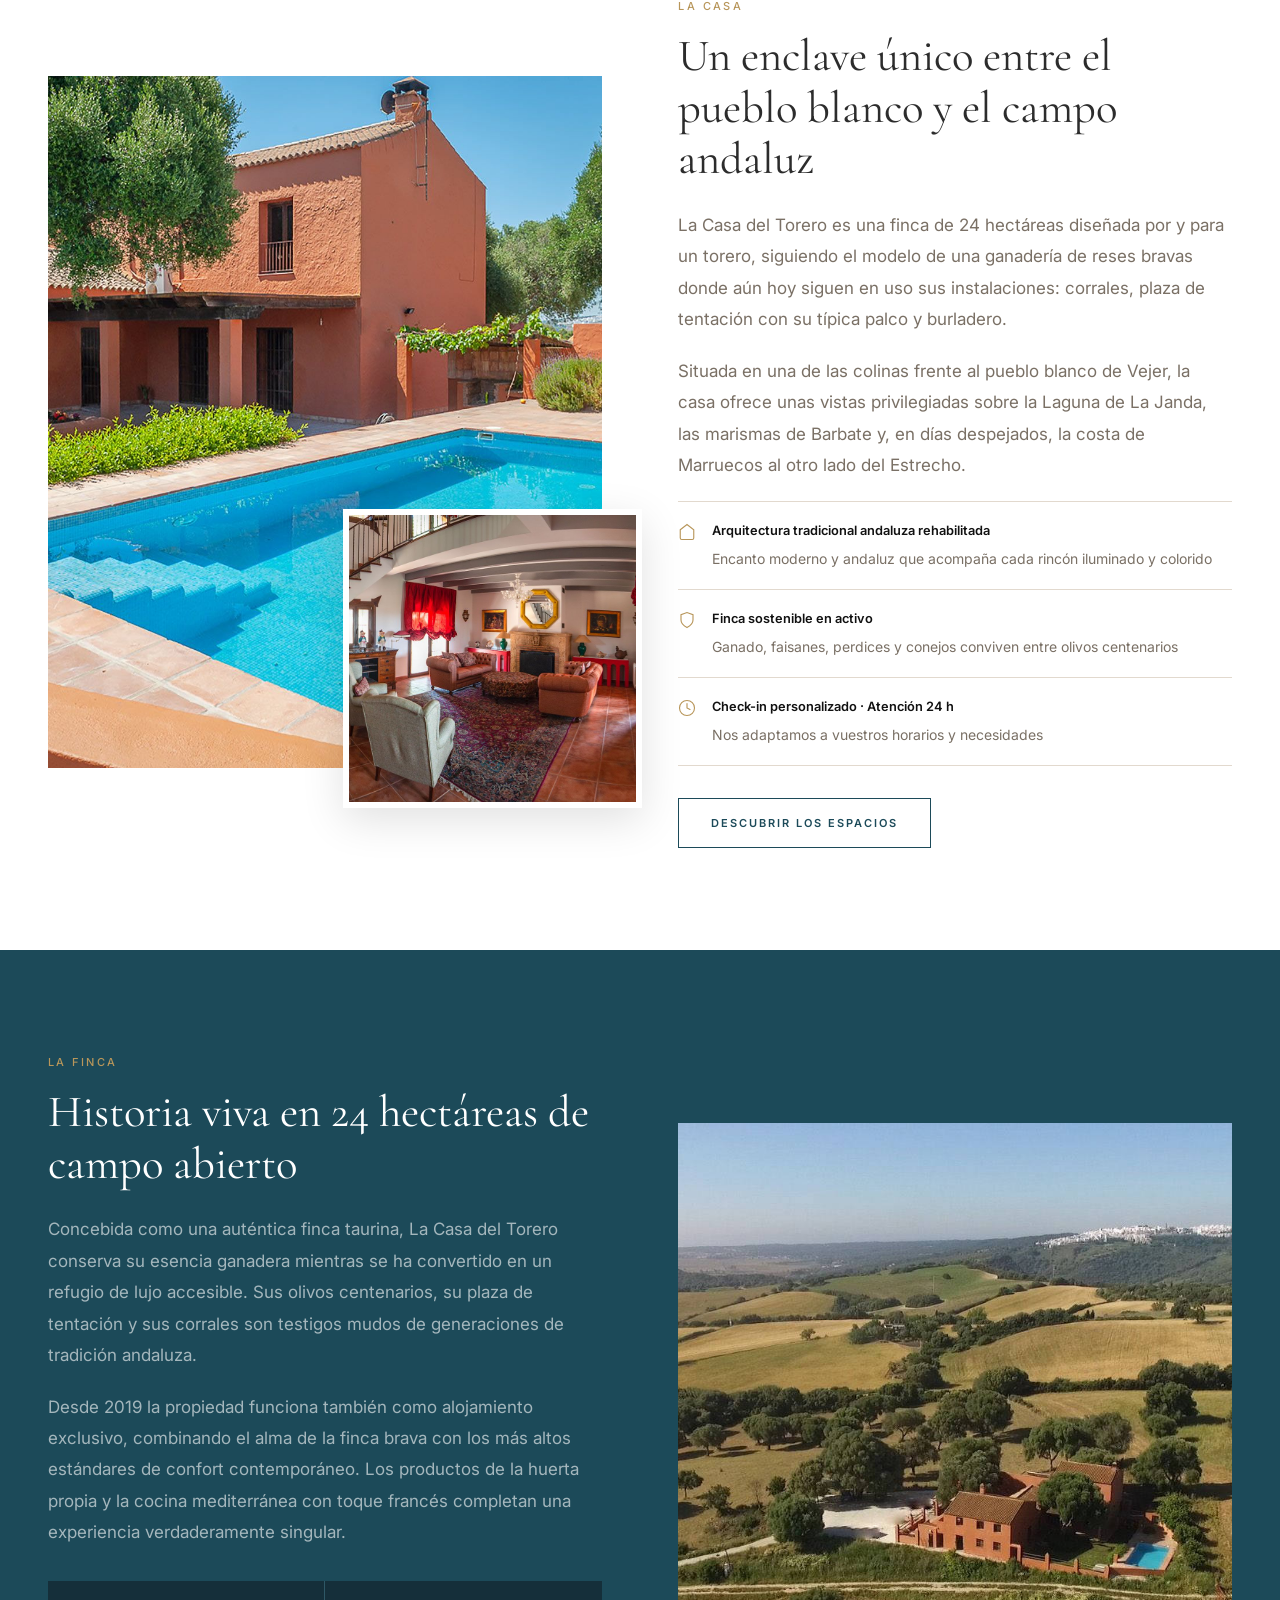
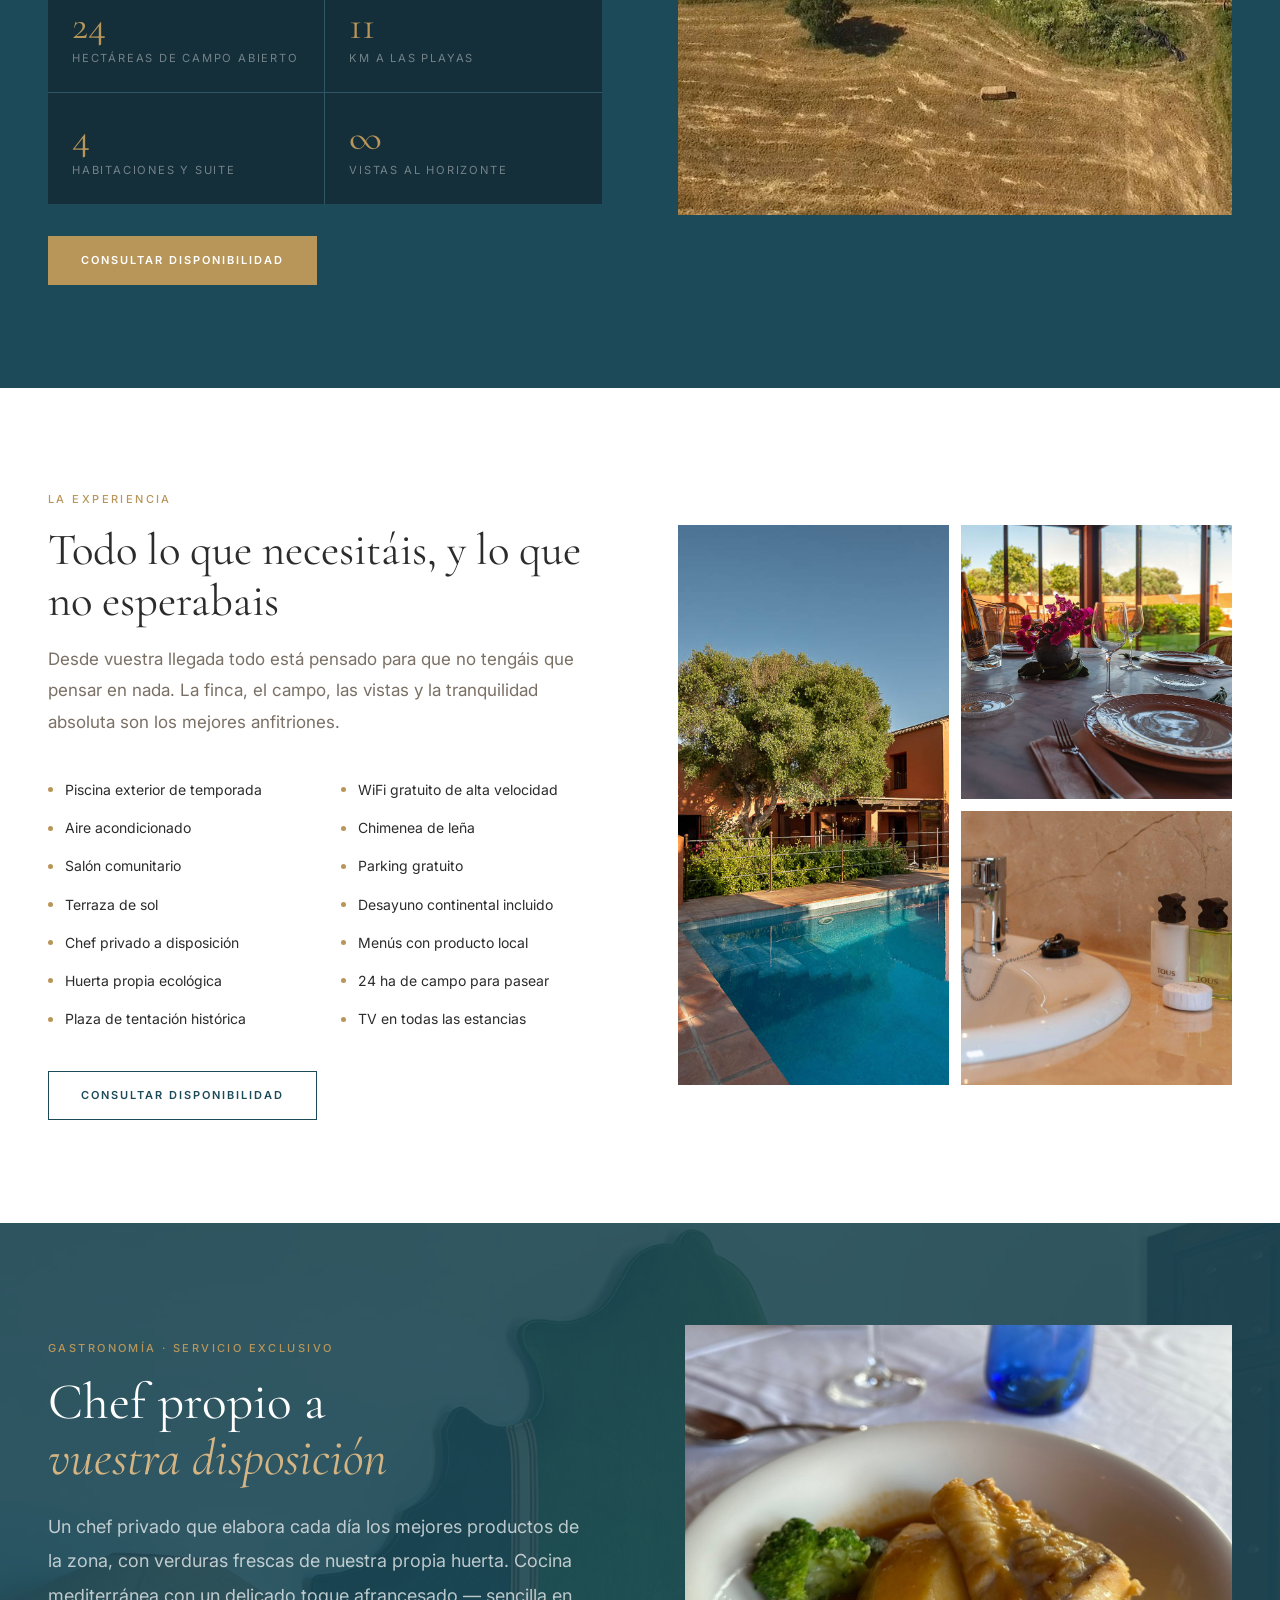
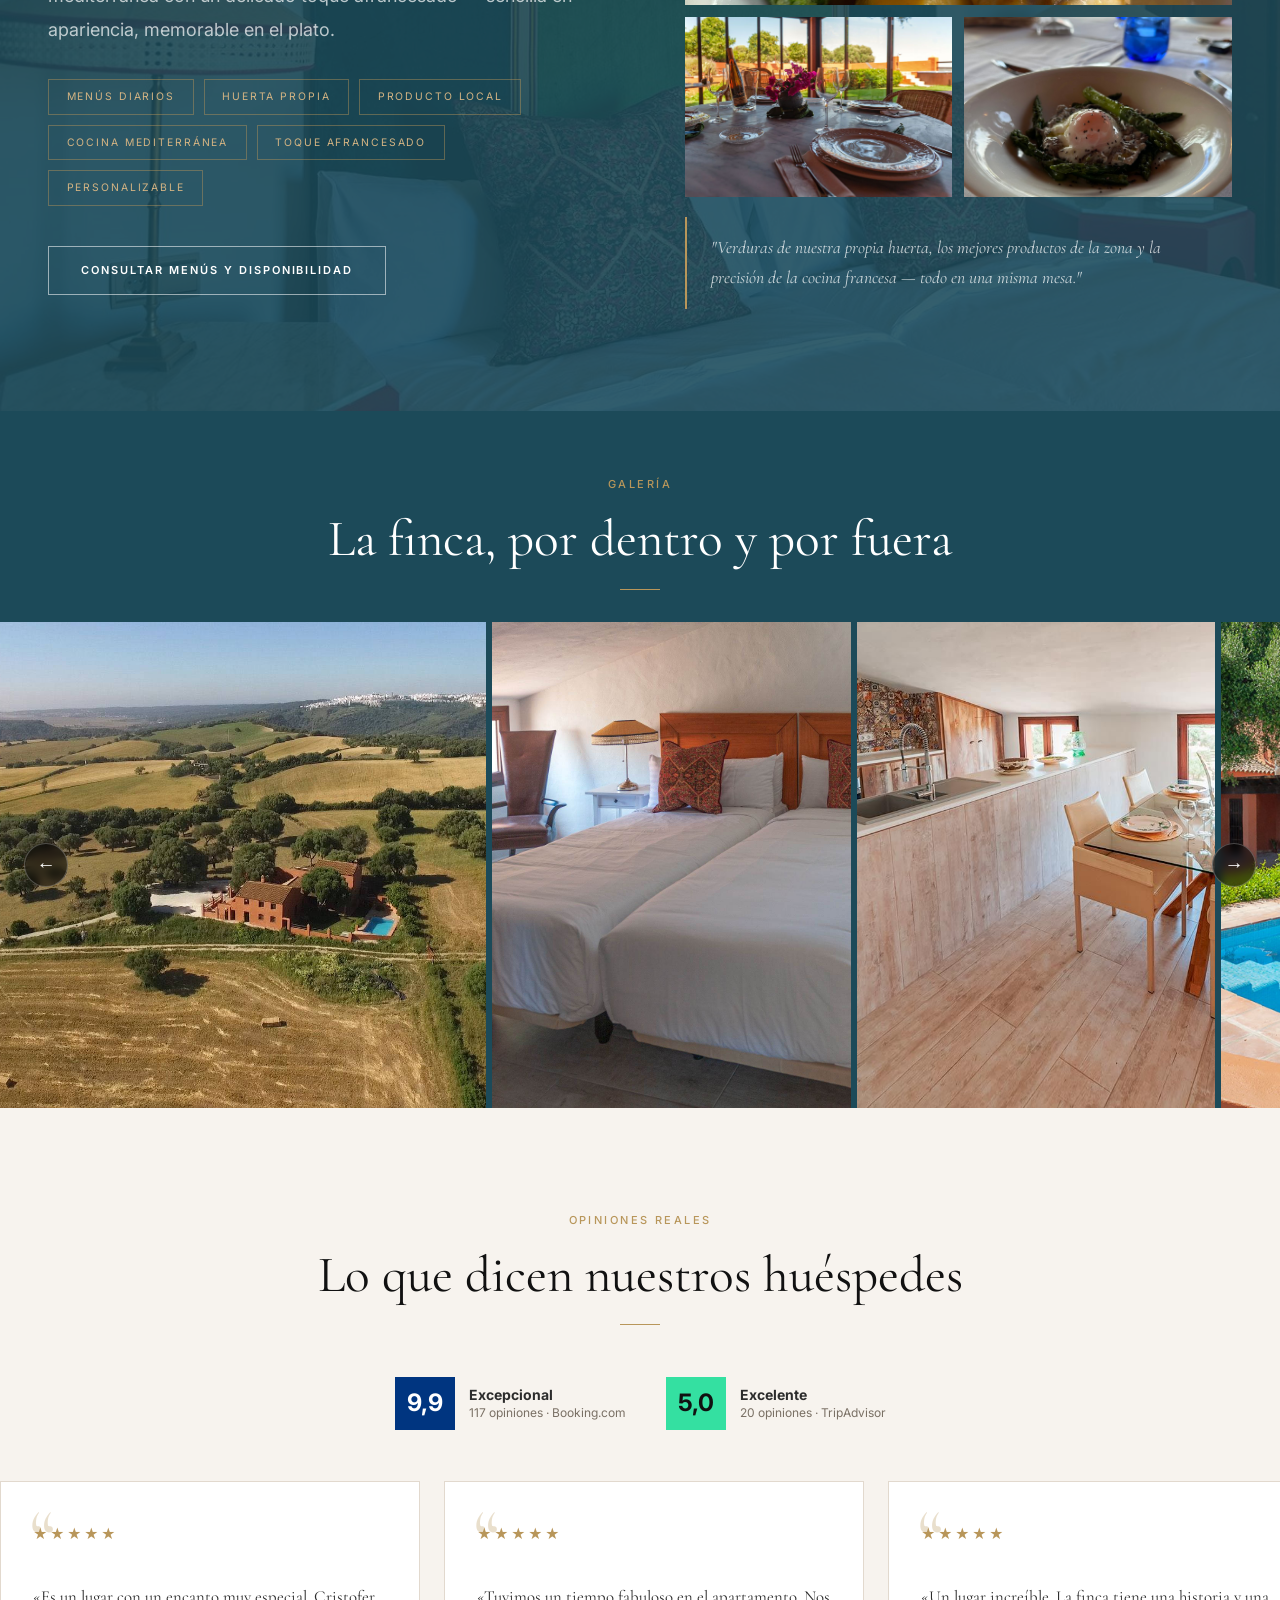
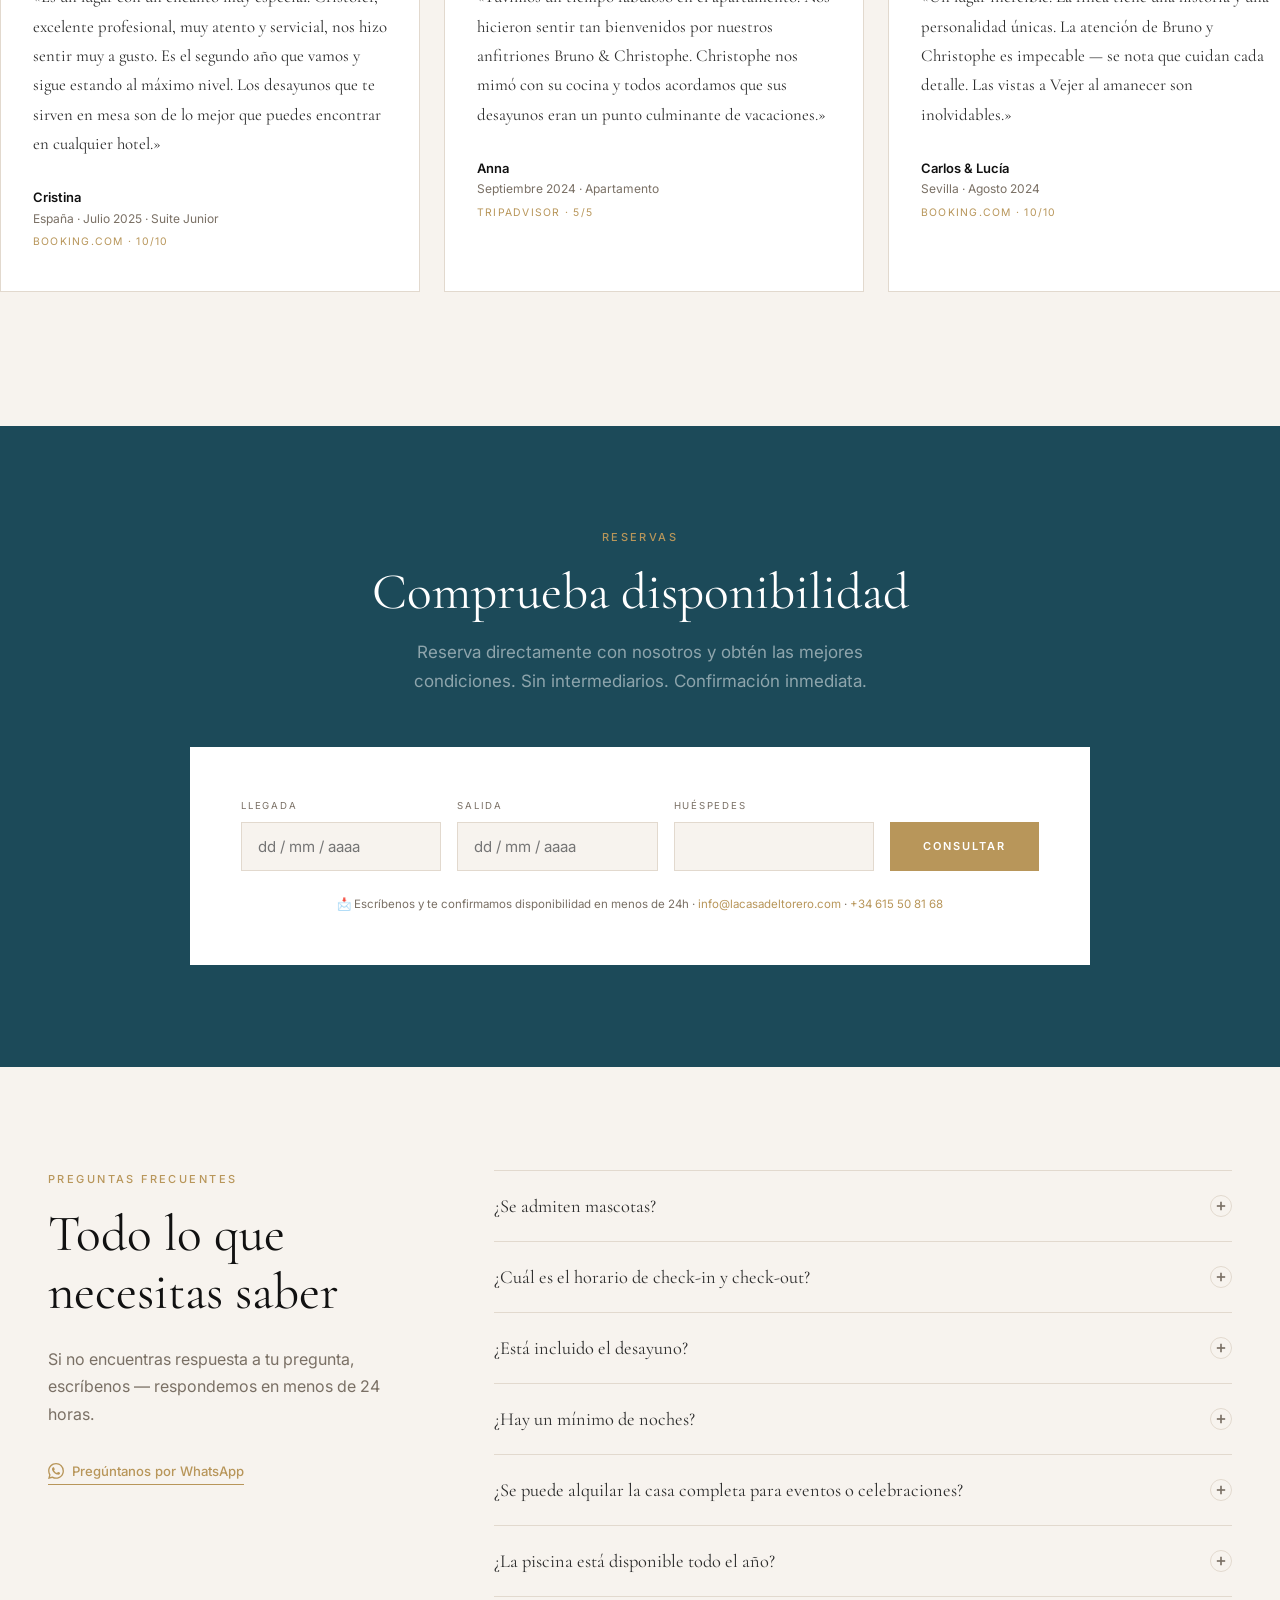
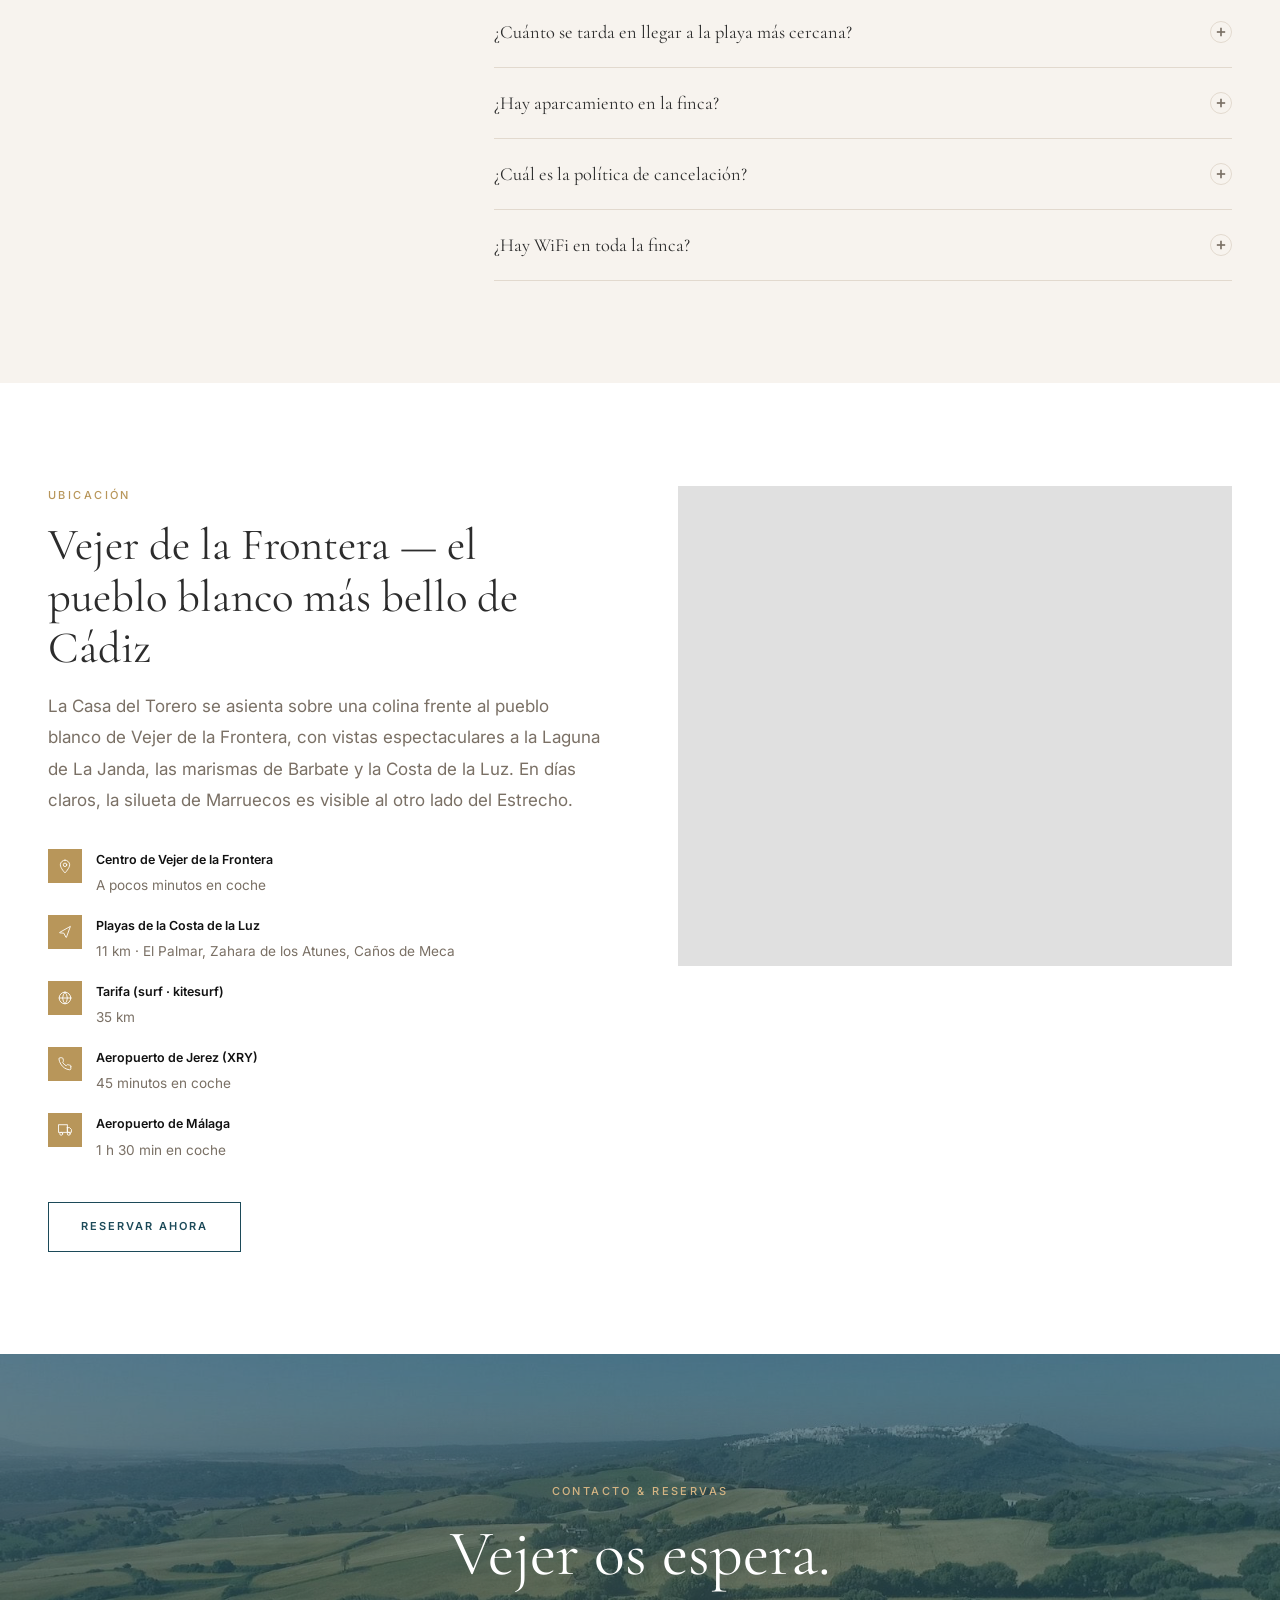
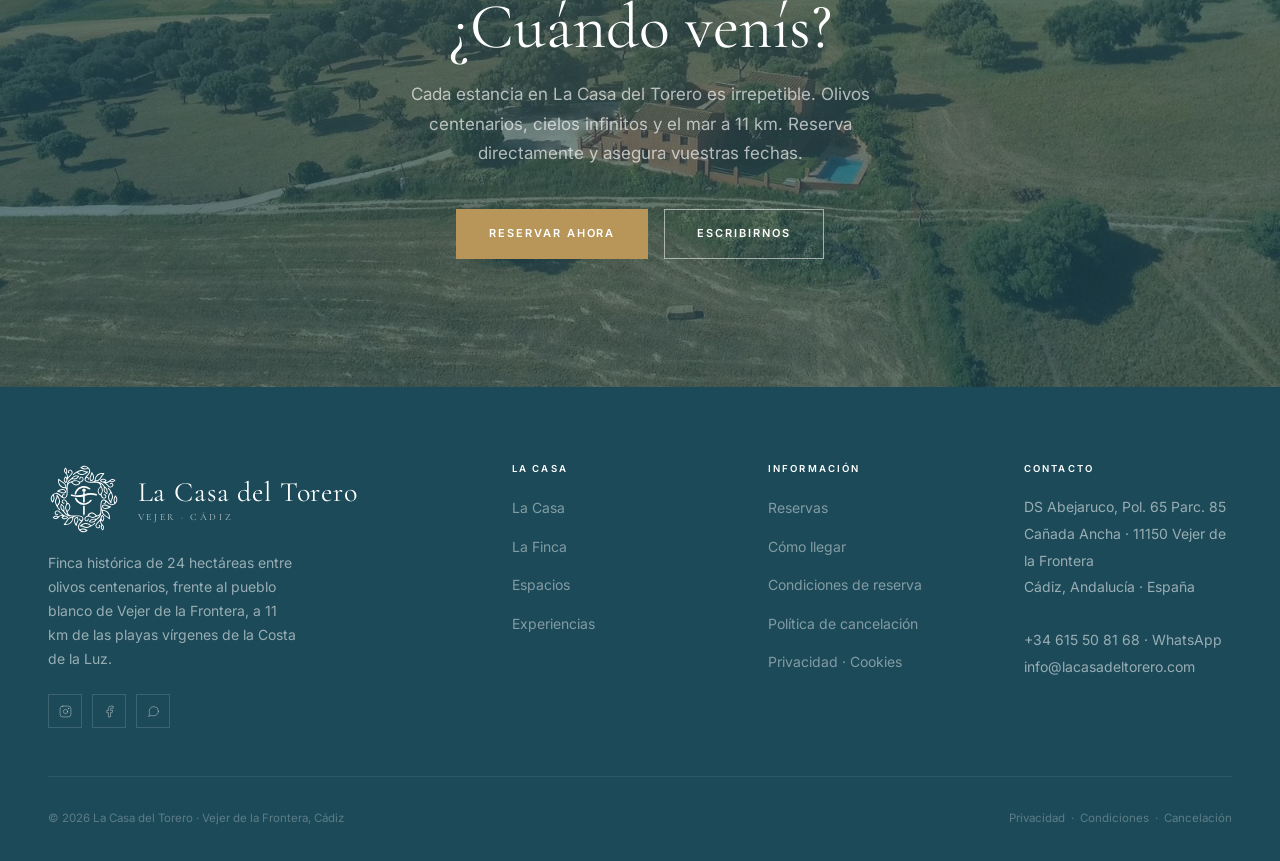
==== commit bda44ced: "Add FAQ accordion section" ====
--- a/index.html
+++ b/index.html
@@ -457,6 +457,29 @@
 .gastro__quote { grid-column: span 2; border-left: 2px solid var(--gold); padding: 1rem 1.5rem; margin-top: .5rem; }
 .gastro__quote p { font-family: var(--serif); font-size: 1.1rem; font-style: italic; color: rgba(255,255,255,.75); line-height: 1.7; }
 @media(max-width:768px) { .gastro__inner { grid-template-columns: 1fr; } .gastro__visual { display: none; } }
+
+/* ═══════════ FAQ ═══════════ */
+.faq { padding: var(--py) 0; background: var(--cream); }
+.faq__inner { display: grid; grid-template-columns: 1fr 2fr; gap: clamp(3rem,6vw,7rem); align-items: start; }
+.faq__aside { position: sticky; top: 7rem; }
+.faq__aside .eyebrow { display: block; margin-bottom: 1rem; }
+.faq__aside h2 { margin-bottom: 1.5rem; }
+.faq__aside p { color: var(--muted); line-height: 1.7; margin-bottom: 2rem; }
+.faq__contact { display: inline-flex; align-items: center; gap: .5rem; font-family: var(--sans); font-size: .82rem; font-weight: 500; color: var(--gold); text-decoration: none; border-bottom: 1px solid var(--gold); padding-bottom: 2px; transition: color var(--ease); }
+.faq__contact:hover { color: var(--blue); border-color: var(--blue); }
+.faq__list { display: flex; flex-direction: column; gap: 0; border-top: 1px solid var(--border); }
+.faq-item { border-bottom: 1px solid var(--border); }
+.faq-item__btn { width: 100%; display: flex; justify-content: space-between; align-items: center; gap: 1.5rem; padding: 1.5rem 0; background: none; border: none; cursor: pointer; text-align: left; font-family: var(--serif); font-size: 1.15rem; font-weight: 400; color: var(--text); transition: color var(--ease); }
+.faq-item__btn:hover { color: var(--gold); }
+.faq-item__icon { width: 22px; height: 22px; flex-shrink: 0; border: 1px solid var(--border); border-radius: 50%; display: flex; align-items: center; justify-content: center; transition: background var(--ease), border-color var(--ease); }
+.faq-item__icon svg { width: 10px; height: 10px; fill: none; stroke: var(--muted); stroke-width: 2; transition: transform var(--ease), stroke var(--ease); }
+.faq-item.open .faq-item__icon { background: var(--gold); border-color: var(--gold); }
+.faq-item.open .faq-item__icon svg { stroke: #fff; transform: rotate(45deg); }
+.faq-item__body { display: grid; grid-template-rows: 0fr; transition: grid-template-rows .35s ease; }
+.faq-item.open .faq-item__body { grid-template-rows: 1fr; }
+.faq-item__body-inner { overflow: hidden; }
+.faq-item__body-inner p { padding: 0 2rem 1.5rem 0; color: var(--muted); line-height: 1.75; font-size: .95rem; }
+@media(max-width:768px) { .faq__inner { grid-template-columns: 1fr; } .faq__aside { position: static; } }
 
 /* ═══════════ LOCATION ═══════════ */
 .location { padding: var(--py) 0; background: var(--white); }
@@ -1307,6 +1330,121 @@
 </section>
 
 
+<!-- ══════════════════ FAQ ══════════════════ -->
+<section class="faq">
+  <div class="container">
+    <div class="faq__inner">
+
+      <div class="faq__aside reveal">
+        <span class="eyebrow">Preguntas frecuentes</span>
+        <h2 class="section-title">Todo lo que necesitas saber</h2>
+        <p>Si no encuentras respuesta a tu pregunta, escríbenos — respondemos en menos de 24 horas.</p>
+        <a href="https://wa.me/34615508168" class="faq__contact" target="_blank" rel="noopener">
+          <svg width="16" height="16" viewBox="0 0 24 24" fill="currentColor"><path d="M17.472 14.382c-.297-.149-1.758-.867-2.03-.967-.273-.099-.471-.148-.67.15-.197.297-.767.966-.94 1.164-.173.199-.347.223-.644.075-.297-.15-1.255-.463-2.39-1.475-.883-.788-1.48-1.761-1.653-2.059-.173-.297-.018-.458.13-.606.134-.133.298-.347.446-.52.149-.174.198-.298.298-.497.099-.198.05-.371-.025-.52-.075-.149-.669-1.612-.916-2.207-.242-.579-.487-.5-.669-.51-.173-.008-.371-.01-.57-.01-.198 0-.52.074-.792.372-.272.297-1.04 1.016-1.04 2.479 0 1.462 1.065 2.875 1.213 3.074.149.198 2.096 3.2 5.077 4.487.709.306 1.262.489 1.694.625.712.227 1.36.195 1.871.118.571-.085 1.758-.719 2.006-1.413.248-.694.248-1.289.173-1.413-.074-.124-.272-.198-.57-.347m-5.421 7.403h-.004a9.87 9.87 0 01-5.031-1.378l-.361-.214-3.741.982.998-3.648-.235-.374a9.86 9.86 0 01-1.51-5.26c.001-5.45 4.436-9.884 9.888-9.884 2.64 0 5.122 1.03 6.988 2.898a9.825 9.825 0 012.893 6.994c-.003 5.45-4.437 9.884-9.885 9.884m8.413-18.297A11.815 11.815 0 0012.05 0C5.495 0 .16 5.335.157 11.892c0 2.096.547 4.142 1.588 5.945L.057 24l6.305-1.654a11.882 11.882 0 005.683 1.448h.005c6.554 0 11.89-5.335 11.893-11.893a11.821 11.821 0 00-3.48-8.413z"/></svg>
+          Pregúntanos por WhatsApp
+        </a>
+      </div>
+
+      <div class="faq__list reveal">
+
+        <div class="faq-item">
+          <button class="faq-item__btn" aria-expanded="false">
+            ¿Se admiten mascotas?
+            <span class="faq-item__icon"><svg viewBox="0 0 12 12"><line x1="6" y1="1" x2="6" y2="11"/><line x1="1" y1="6" x2="11" y2="6"/></svg></span>
+          </button>
+          <div class="faq-item__body"><div class="faq-item__body-inner"><p>— Pendiente de confirmar con el propietario —</p></div></div>
+        </div>
+
+        <div class="faq-item">
+          <button class="faq-item__btn" aria-expanded="false">
+            ¿Cuál es el horario de check-in y check-out?
+            <span class="faq-item__icon"><svg viewBox="0 0 12 12"><line x1="6" y1="1" x2="6" y2="11"/><line x1="1" y1="6" x2="11" y2="6"/></svg></span>
+          </button>
+          <div class="faq-item__body"><div class="faq-item__body-inner"><p>— Pendiente de confirmar con el propietario —</p></div></div>
+        </div>
+
+        <div class="faq-item">
+          <button class="faq-item__btn" aria-expanded="false">
+            ¿Está incluido el desayuno?
+            <span class="faq-item__icon"><svg viewBox="0 0 12 12"><line x1="6" y1="1" x2="6" y2="11"/><line x1="1" y1="6" x2="11" y2="6"/></svg></span>
+          </button>
+          <div class="faq-item__body"><div class="faq-item__body-inner"><p>— Pendiente de confirmar con el propietario —</p></div></div>
+        </div>
+
+        <div class="faq-item">
+          <button class="faq-item__btn" aria-expanded="false">
+            ¿Hay un mínimo de noches?
+            <span class="faq-item__icon"><svg viewBox="0 0 12 12"><line x1="6" y1="1" x2="6" y2="11"/><line x1="1" y1="6" x2="11" y2="6"/></svg></span>
+          </button>
+          <div class="faq-item__body"><div class="faq-item__body-inner"><p>— Pendiente de confirmar con el propietario —</p></div></div>
+        </div>
+
+        <div class="faq-item">
+          <button class="faq-item__btn" aria-expanded="false">
+            ¿Se puede alquilar la casa completa para eventos o celebraciones?
+            <span class="faq-item__icon"><svg viewBox="0 0 12 12"><line x1="6" y1="1" x2="6" y2="11"/><line x1="1" y1="6" x2="11" y2="6"/></svg></span>
+          </button>
+          <div class="faq-item__body"><div class="faq-item__body-inner"><p>— Pendiente de confirmar con el propietario —</p></div></div>
+        </div>
+
+        <div class="faq-item">
+          <button class="faq-item__btn" aria-expanded="false">
+            ¿La piscina está disponible todo el año?
+            <span class="faq-item__icon"><svg viewBox="0 0 12 12"><line x1="6" y1="1" x2="6" y2="11"/><line x1="1" y1="6" x2="11" y2="6"/></svg></span>
+          </button>
+          <div class="faq-item__body"><div class="faq-item__body-inner"><p>— Pendiente de confirmar con el propietario —</p></div></div>
+        </div>
+
+        <div class="faq-item">
+          <button class="faq-item__btn" aria-expanded="false">
+            ¿Cuánto se tarda en llegar a la playa más cercana?
+            <span class="faq-item__icon"><svg viewBox="0 0 12 12"><line x1="6" y1="1" x2="6" y2="11"/><line x1="1" y1="6" x2="11" y2="6"/></svg></span>
+          </button>
+          <div class="faq-item__body"><div class="faq-item__body-inner"><p>Las playas vírgenes de la Costa de la Luz están a tan solo 11 km. En coche son aproximadamente 15 minutos hasta Caños de Meca y El Palmar.</p></div></div>
+        </div>
+
+        <div class="faq-item">
+          <button class="faq-item__btn" aria-expanded="false">
+            ¿Hay aparcamiento en la finca?
+            <span class="faq-item__icon"><svg viewBox="0 0 12 12"><line x1="6" y1="1" x2="6" y2="11"/><line x1="1" y1="6" x2="11" y2="6"/></svg></span>
+          </button>
+          <div class="faq-item__body"><div class="faq-item__body-inner"><p>Sí, la finca dispone de aparcamiento privado gratuito para todos los huéspedes.</p></div></div>
+        </div>
+
+        <div class="faq-item">
+          <button class="faq-item__btn" aria-expanded="false">
+            ¿Cuál es la política de cancelación?
+            <span class="faq-item__icon"><svg viewBox="0 0 12 12"><line x1="6" y1="1" x2="6" y2="11"/><line x1="1" y1="6" x2="11" y2="6"/></svg></span>
+          </button>
+          <div class="faq-item__body"><div class="faq-item__body-inner"><p>— Pendiente de confirmar con el propietario —</p></div></div>
+        </div>
+
+        <div class="faq-item">
+          <button class="faq-item__btn" aria-expanded="false">
+            ¿Hay WiFi en toda la finca?
+            <span class="faq-item__icon"><svg viewBox="0 0 12 12"><line x1="6" y1="1" x2="6" y2="11"/><line x1="1" y1="6" x2="11" y2="6"/></svg></span>
+          </button>
+          <div class="faq-item__body"><div class="faq-item__body-inner"><p>Sí, la finca dispone de WiFi gratuito de alta velocidad en todas las habitaciones y zonas comunes.</p></div></div>
+        </div>
+
+      </div>
+    </div>
+  </div>
+</section>
+<script>
+(function(){
+  document.querySelectorAll('.faq-item__btn').forEach(function(btn){
+    btn.addEventListener('click', function(){
+      var item = btn.closest('.faq-item');
+      var isOpen = item.classList.contains('open');
+      document.querySelectorAll('.faq-item').forEach(function(i){ i.classList.remove('open'); i.querySelector('.faq-item__btn').setAttribute('aria-expanded','false'); });
+      if(!isOpen){ item.classList.add('open'); btn.setAttribute('aria-expanded','true'); }
+    });
+  });
+})();
+</script>
+
+
 <!-- ══════════════════ LOCATION ══════════════════ -->
 <section id="ubicacion" class="location">
   <div class="container">
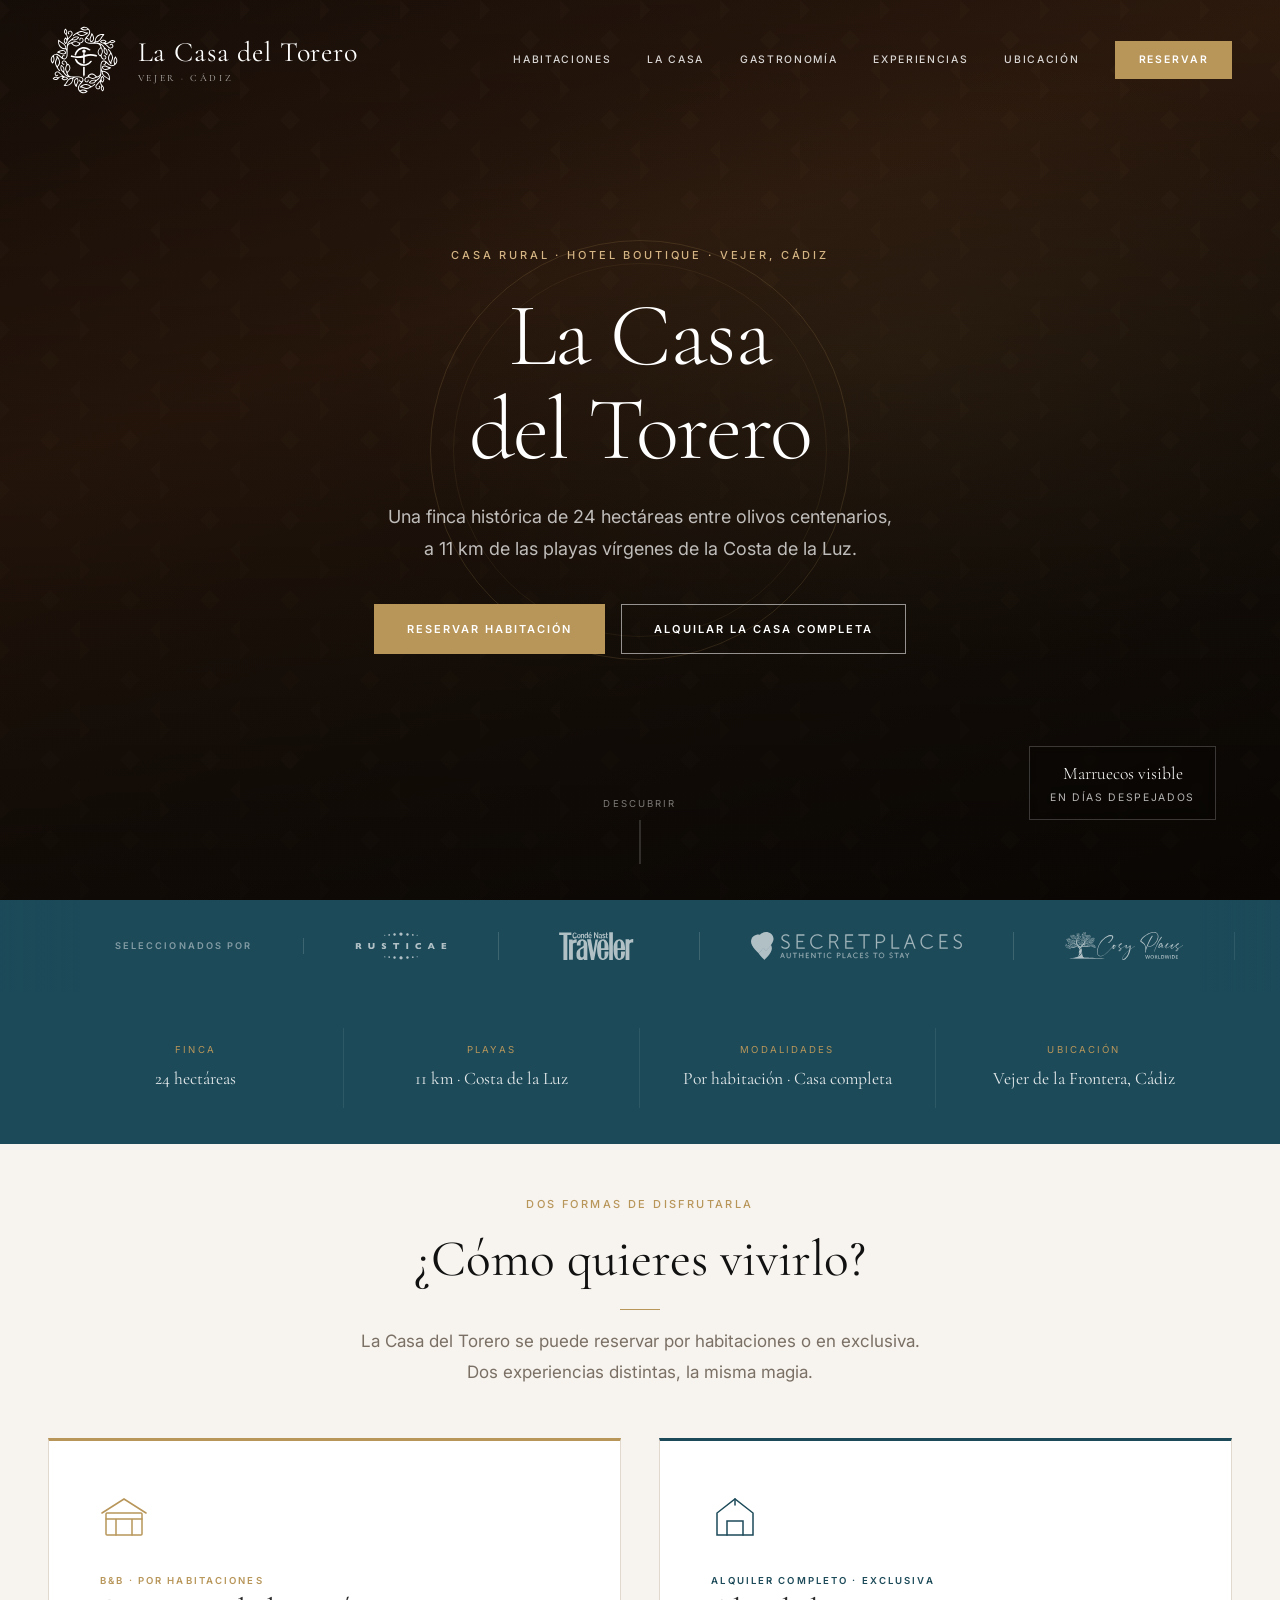
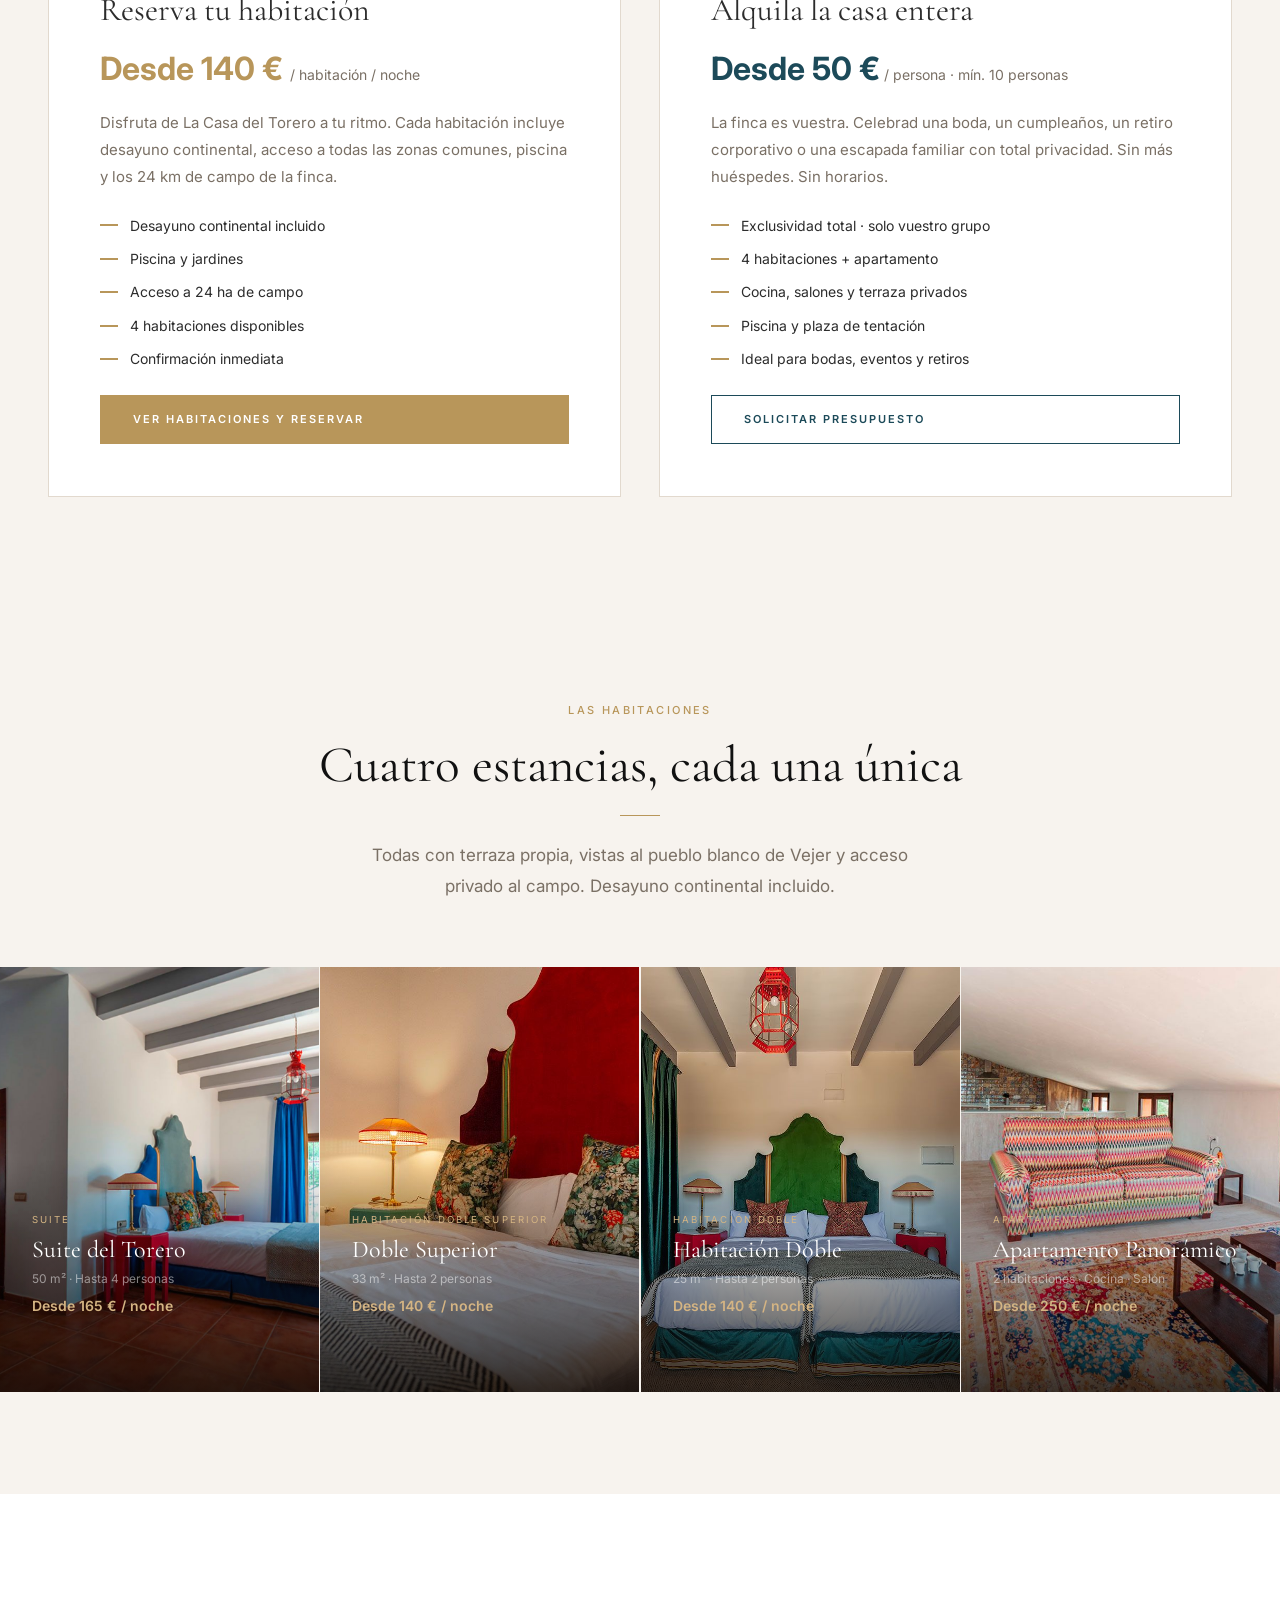
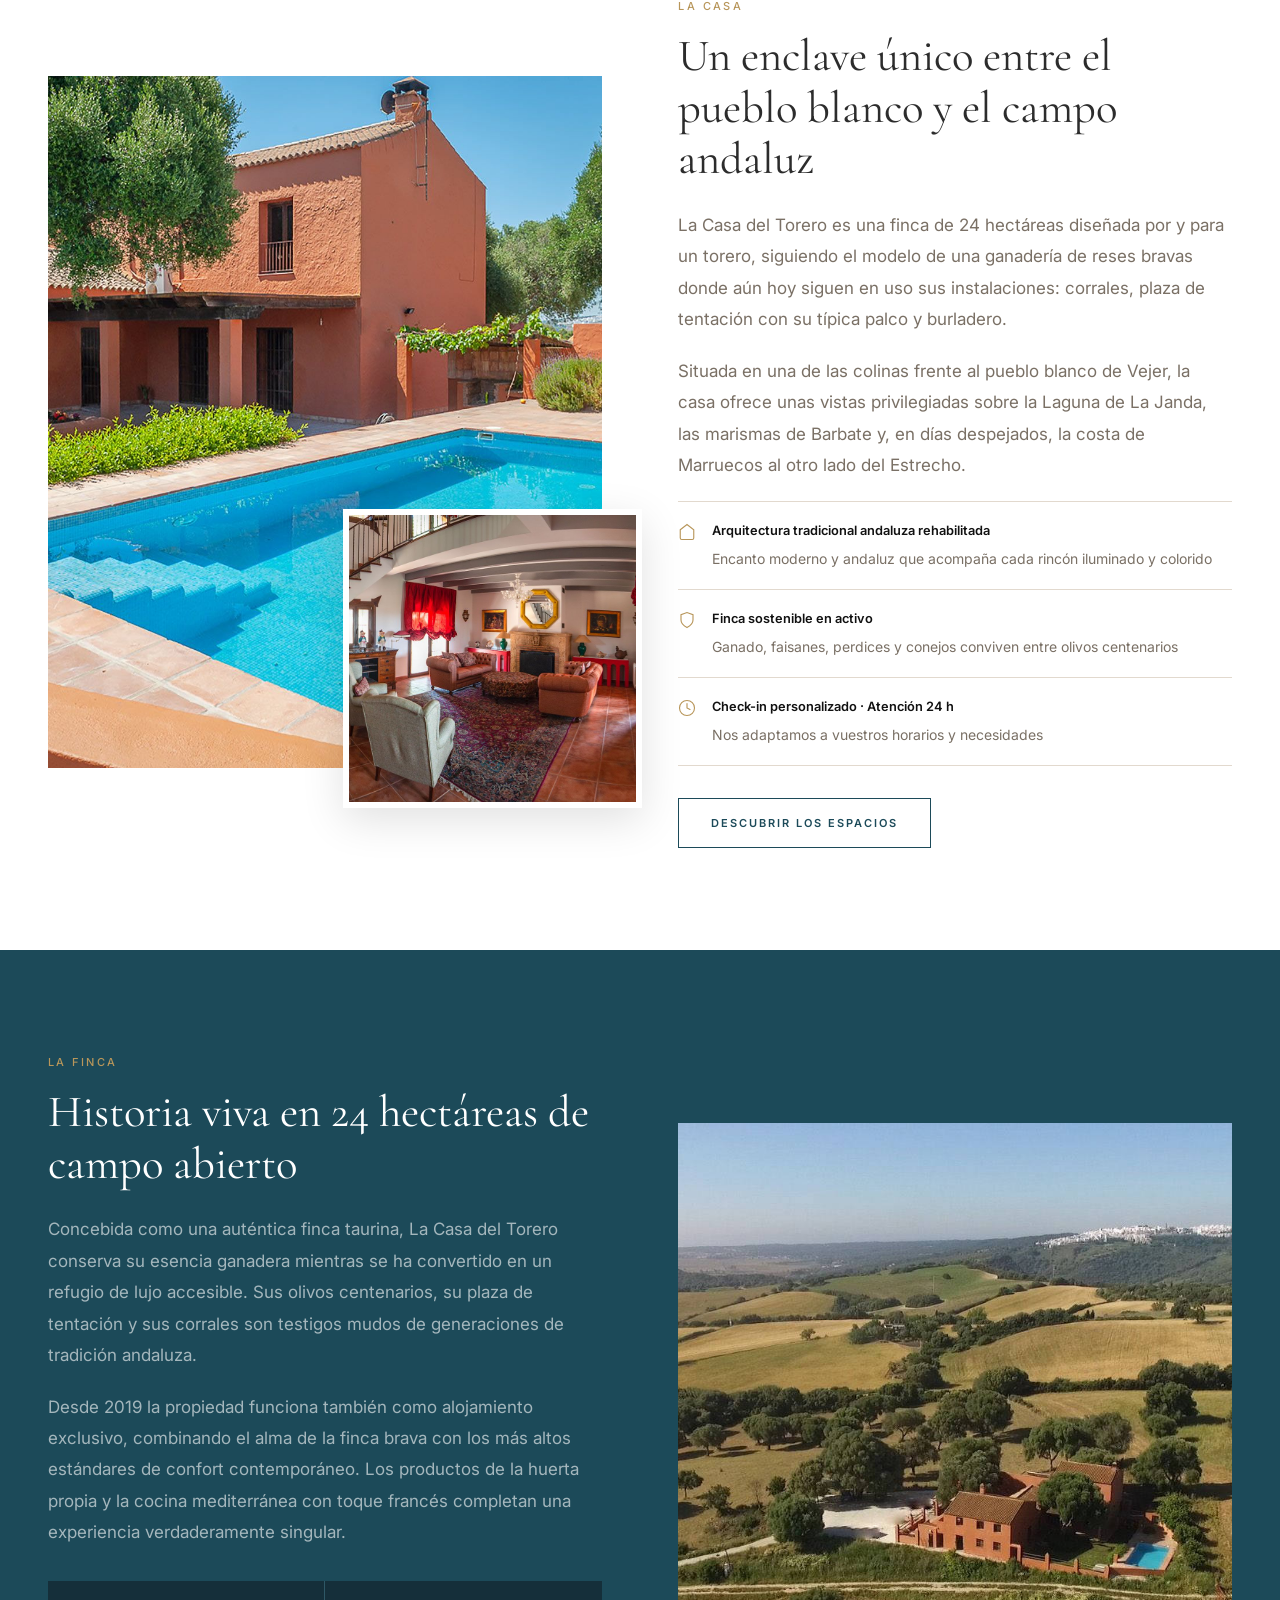
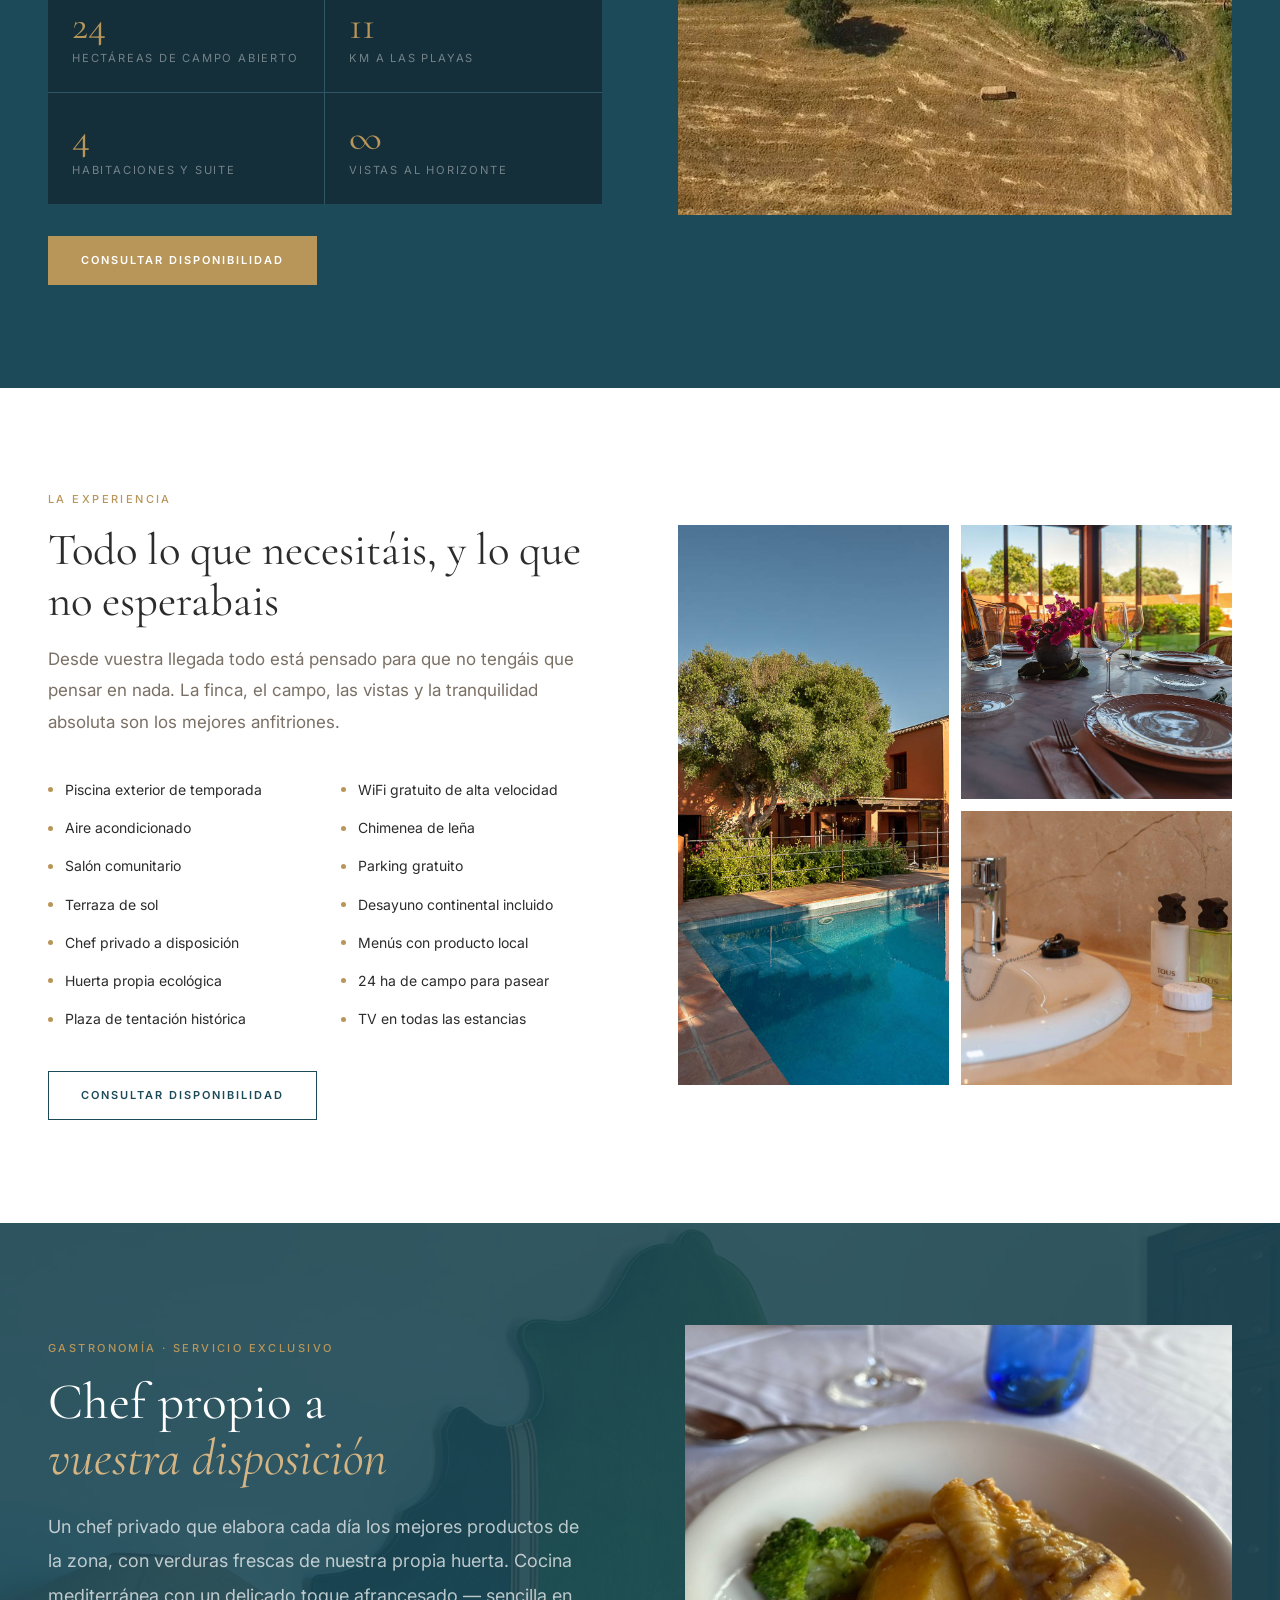
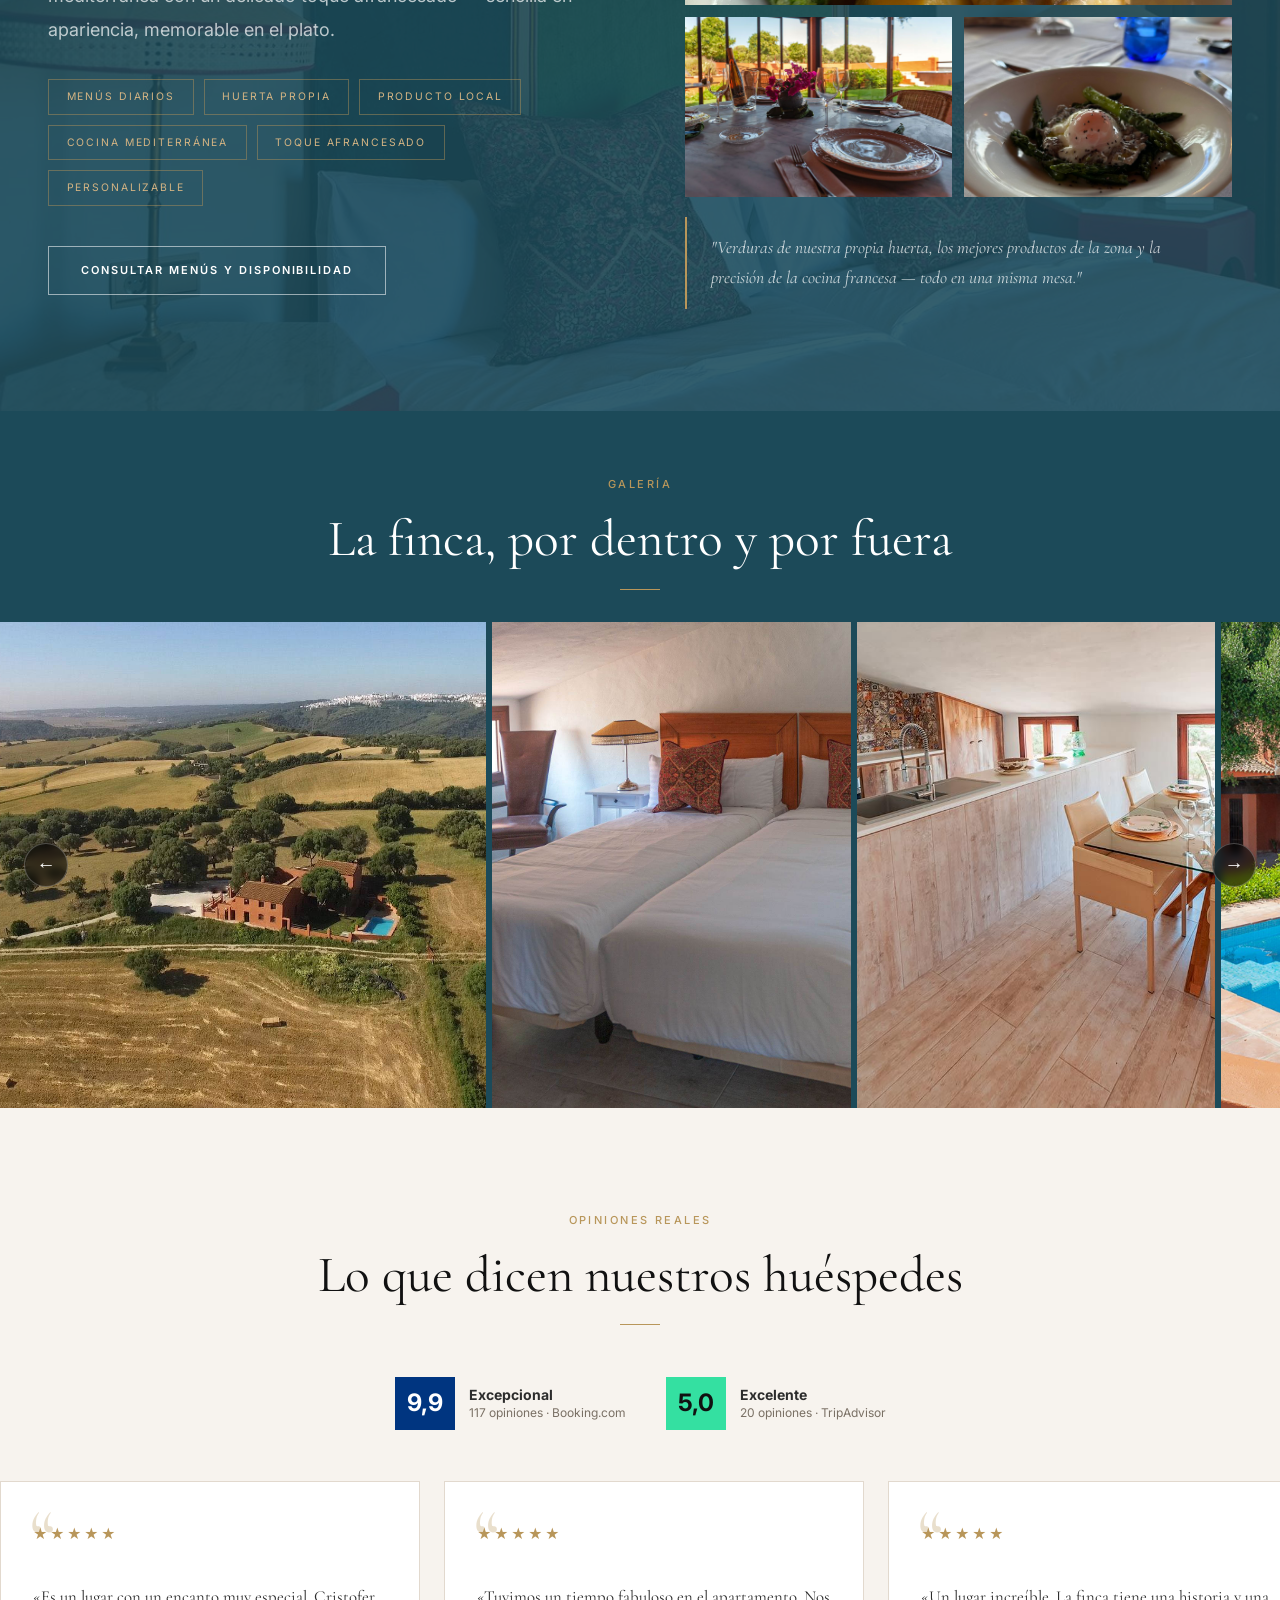
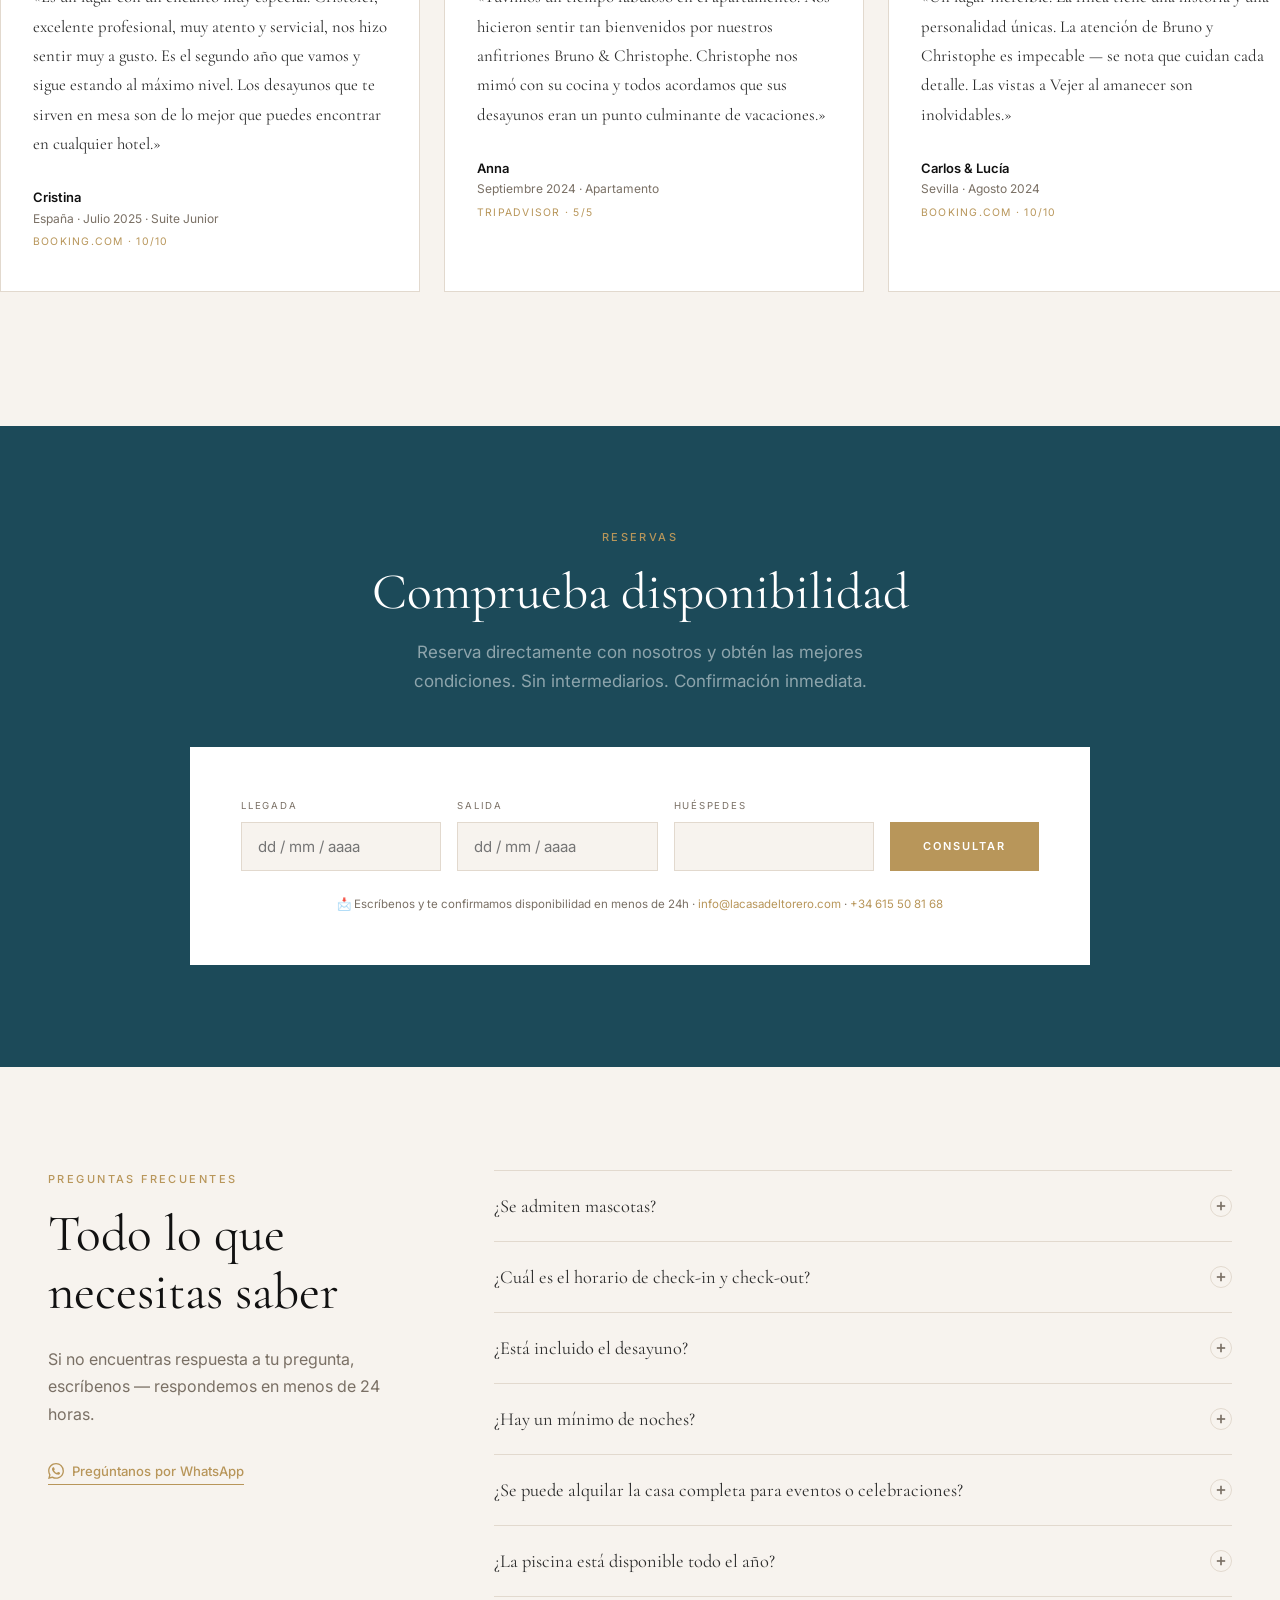
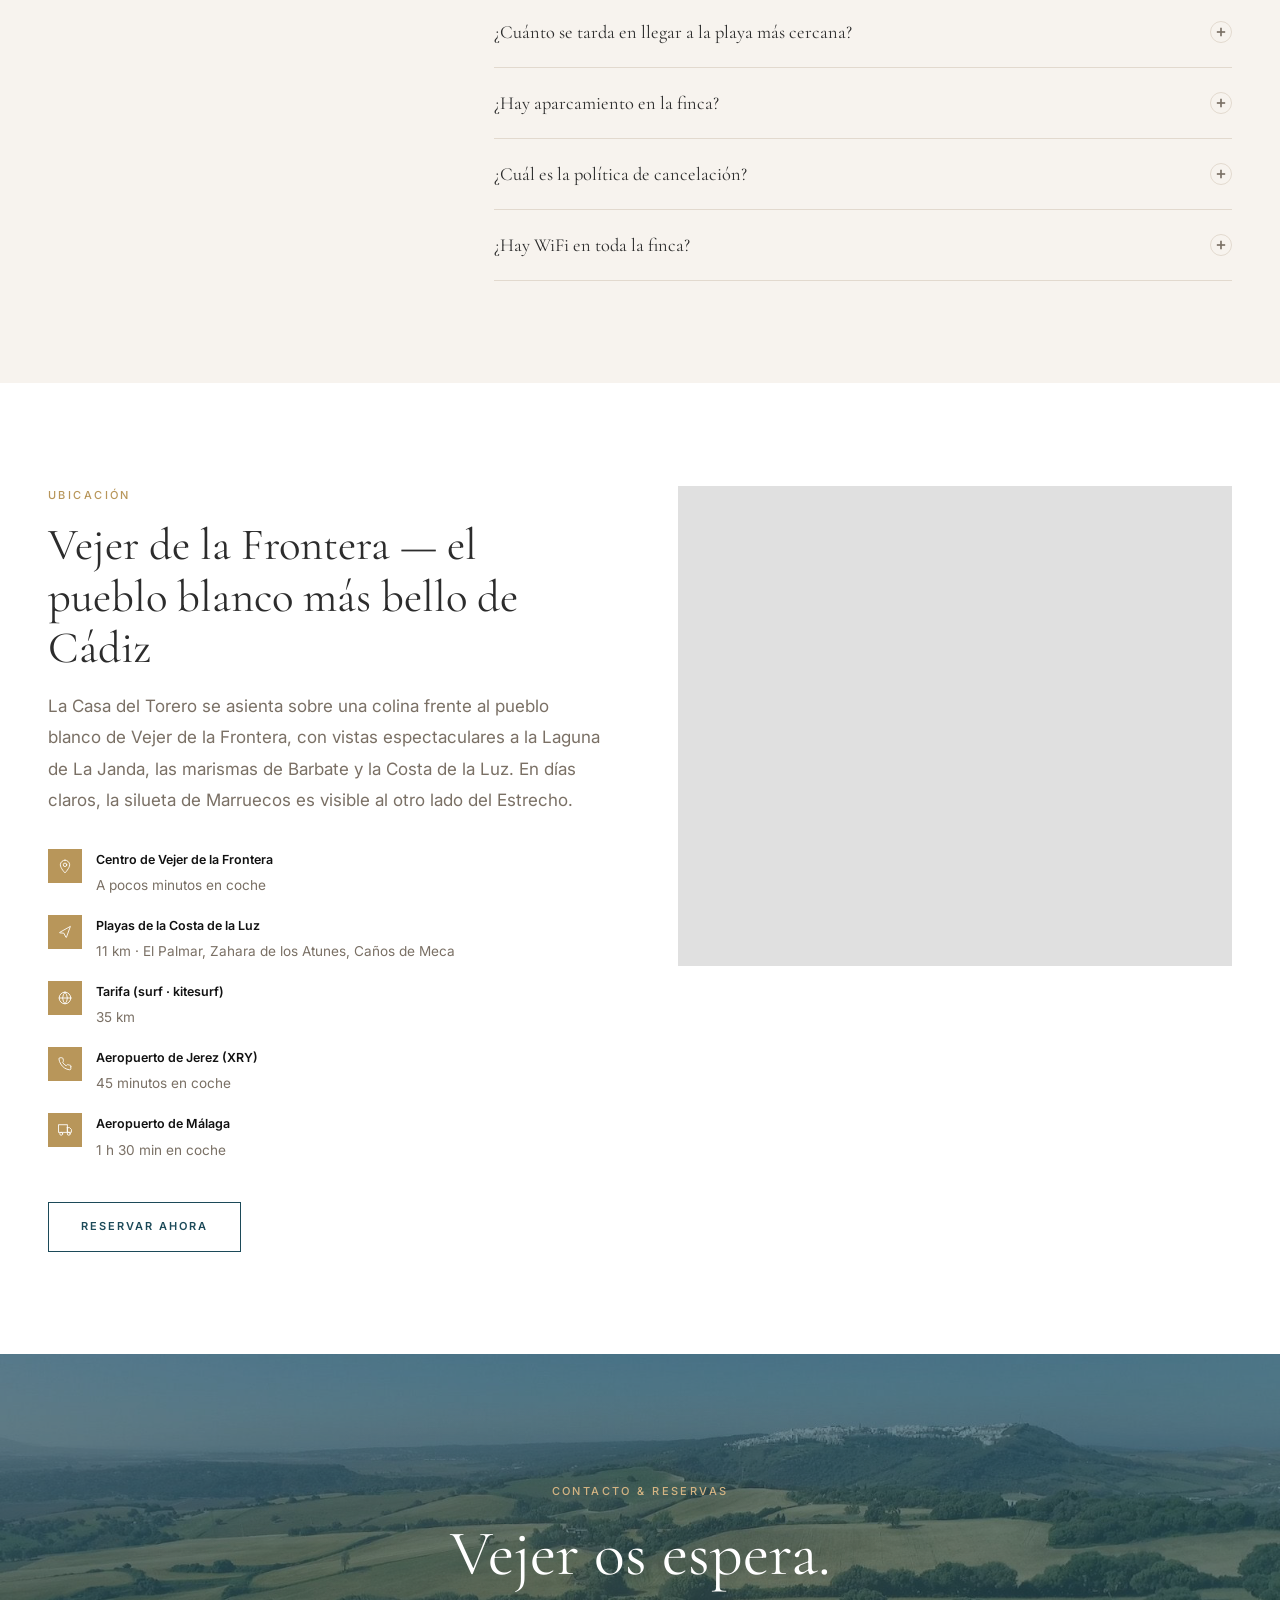
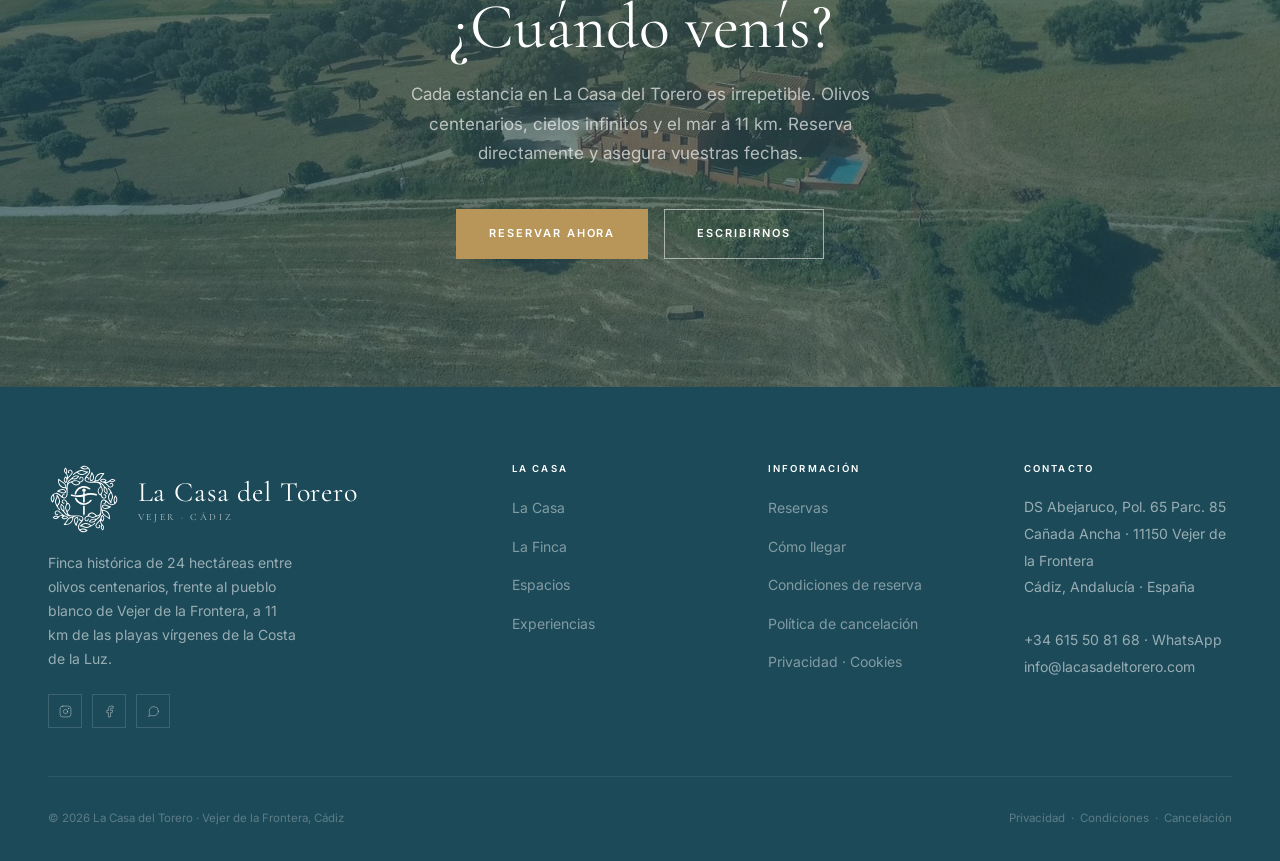
==== commit 8405be94: "Rooms: reorder Suite first, mobile horizontal slider with peek" ====
--- a/index.html
+++ b/index.html
@@ -335,6 +335,13 @@
 .spaces__header { text-align: center; margin-bottom: clamp(3rem,5vw,5rem); }
 .spaces__header .section-body { margin-inline: auto; margin-top: 1rem; }
 .spaces__grid { display: grid; grid-template-columns: repeat(4,1fr); gap: 1.5px; }
+@media(max-width:768px) {
+  .spaces__grid { display: flex; overflow-x: auto; scroll-snap-type: x mandatory; scrollbar-width: none; gap: 1.5px; cursor: grab; padding-right: 18vw; }
+  .spaces__grid::-webkit-scrollbar { display: none; }
+  .spaces__grid.dragging { cursor: grabbing; scroll-snap-type: none; }
+  .spaces__grid .space-card { flex: 0 0 72vw; scroll-snap-align: start; }
+  .spaces__grid .space-card__img { aspect-ratio: 3/4; }
+}
 .space-card { position: relative; overflow: hidden; cursor: pointer; }
 .space-card__img {
   width: 100%; aspect-ratio: 3/4; object-fit: cover;
@@ -584,7 +591,7 @@
 @media(max-width:1024px){
   .intro-strip__inner { grid-template-columns: repeat(2,1fr); }
   .intro-strip__item:nth-child(2) { border-right: none; }
-  .spaces__grid { grid-template-columns: 1fr 1fr; }
+  /* spaces slider on mobile — no grid override needed */
   .modality__grid { grid-template-columns: 1fr; }
   .footer__grid { grid-template-columns: 1fr 1fr; gap: 2rem; }
   .footer__brand { grid-column: span 2; }
@@ -602,7 +609,7 @@
   .nav-toggle { display:flex; }
   .about__inner,.finca__inner,.experience__inner,.location__inner { grid-template-columns:1fr; }
   .about__image-accent { right:0; bottom:-1.5rem; width:44%; border-width:4px; }
-  .spaces__grid { grid-template-columns:1fr; }
+  /* spaces uses flex slider on mobile */
   .testimonials__track { grid-template-columns:1fr; }
   .intro-strip__inner { grid-template-columns:1fr; }
   .intro-strip__item { border-right:none; border-bottom:1px solid rgba(255,255,255,.08); }
@@ -857,7 +864,38 @@
   </div>
   <div class="spaces__grid">
 
+    <!-- Suite del Torero -->
     <div class="space-card reveal">
+      <div class="space-card__img s3">
+        <img loading="lazy" src="assets/img/espacios/hab-slide-1.jpg" alt="Suite del Torero" style="width:100%;height:100%;object-fit:cover;display:block;">
+      </div>
+      <div class="space-card__overlay">
+        <span class="space-card__tag">Suite</span>
+        <h3 class="space-card__name">Suite del Torero</h3>
+        <p class="space-card__size">50 m² · Hasta 4 personas</p>
+        <p class="space-card__price">Desde 165 € / noche</p>
+        <p class="space-card__desc">Gran cuarto de baño. Terrazas con vistas a Vejer. Acceso directo al campo.</p>
+        <a href="#reservas" class="space-card__cta">Reservar</a>
+      </div>
+    </div>
+
+    <!-- Doble Superior -->
+    <div class="space-card reveal d1">
+      <div class="space-card__img s2">
+        <img loading="lazy" src="assets/img/espacios/doble-superior.jpg" alt="Doble Superior" style="width:100%;height:100%;object-fit:cover;display:block;">
+      </div>
+      <div class="space-card__overlay">
+        <span class="space-card__tag">Habitación doble superior</span>
+        <h3 class="space-card__name">Doble Superior</h3>
+        <p class="space-card__size">33 m² · Hasta 2 personas</p>
+        <p class="space-card__price">Desde 140 € / noche</p>
+        <p class="space-card__desc">Amplio cuarto de baño. Terraza con vista a Vejer. Acceso al campo.</p>
+        <a href="#reservas" class="space-card__cta">Reservar</a>
+      </div>
+    </div>
+
+    <!-- Habitación Doble -->
+    <div class="space-card reveal d2">
       <div class="space-card__img s1">
         <img loading="lazy" src="assets/img/espacios/habitacion-doble.jpg" alt="Habitación Doble" style="width:100%;height:100%;object-fit:cover;display:block;">
       </div>
@@ -871,34 +909,7 @@
       </div>
     </div>
 
-    <div class="space-card reveal d1">
-      <div class="space-card__img s2">
-        <img loading="lazy" src="assets/img/espacios/doble-superior.jpg" alt="Doble Superior" style="width:100%;height:100%;object-fit:cover;display:block;">
-      </div>
-      <div class="space-card__overlay">
-        <span class="space-card__tag">Habitación doble superior</span>
-        <h3 class="space-card__name">Doble Superior</h3>
-        <p class="space-card__size">33 m² · Hasta 2 personas</p>
-        <p class="space-card__price">Desde 140 € / noche</p>
-        <p class="space-card__desc">Amplio cuarto de baño. Terraza con vista a Vejer. Acceso al campo.</p>
-        <a href="#reservas" class="space-card__cta">Reservar</a>
-      </div>
-    </div>
-
-    <div class="space-card reveal d2">
-      <div class="space-card__img s3">
-        <img loading="lazy" src="assets/img/espacios/hab-slide-1.jpg" alt="Suite del Torero" style="width:100%;height:100%;object-fit:cover;display:block;">
-      </div>
-      <div class="space-card__overlay">
-        <span class="space-card__tag">Suite</span>
-        <h3 class="space-card__name">Suite del Torero</h3>
-        <p class="space-card__size">50 m² · Hasta 4 personas</p>
-        <p class="space-card__price">Desde 165 € / noche</p>
-        <p class="space-card__desc">Gran cuarto de baño. Terrazas con vistas a Vejer. Acceso directo al campo.</p>
-        <a href="#reservas" class="space-card__cta">Reservar</a>
-      </div>
-    </div>
-
+    <!-- Apartamento Panorámico -->
     <div class="space-card reveal d3">
       <div class="space-card__img" style="background:linear-gradient(145deg,#1e2a3a,#0d1520);">
         <img loading="lazy" src="assets/img/espacios/apartamento.jpg" alt="Apartamento panorámico" style="width:100%;height:100%;object-fit:cover;display:block;">
@@ -915,6 +926,16 @@
 
   </div>
 </section>
+<script>
+(function(){
+  var g = document.querySelector('.spaces__grid');
+  if(!g) return;
+  var down=false, sx=0, sl=0;
+  g.addEventListener('mousedown', function(e){ down=true; g.classList.add('dragging'); sx=e.pageX; sl=g.scrollLeft; });
+  window.addEventListener('mouseup', function(){ down=false; g.classList.remove('dragging'); });
+  g.addEventListener('mousemove', function(e){ if(!down) return; e.preventDefault(); g.scrollLeft=sl-(e.pageX-sx); });
+})();
+</script>
 
 
 <!-- ══════════════════ ABOUT — LA CASA ══════════════════ -->
